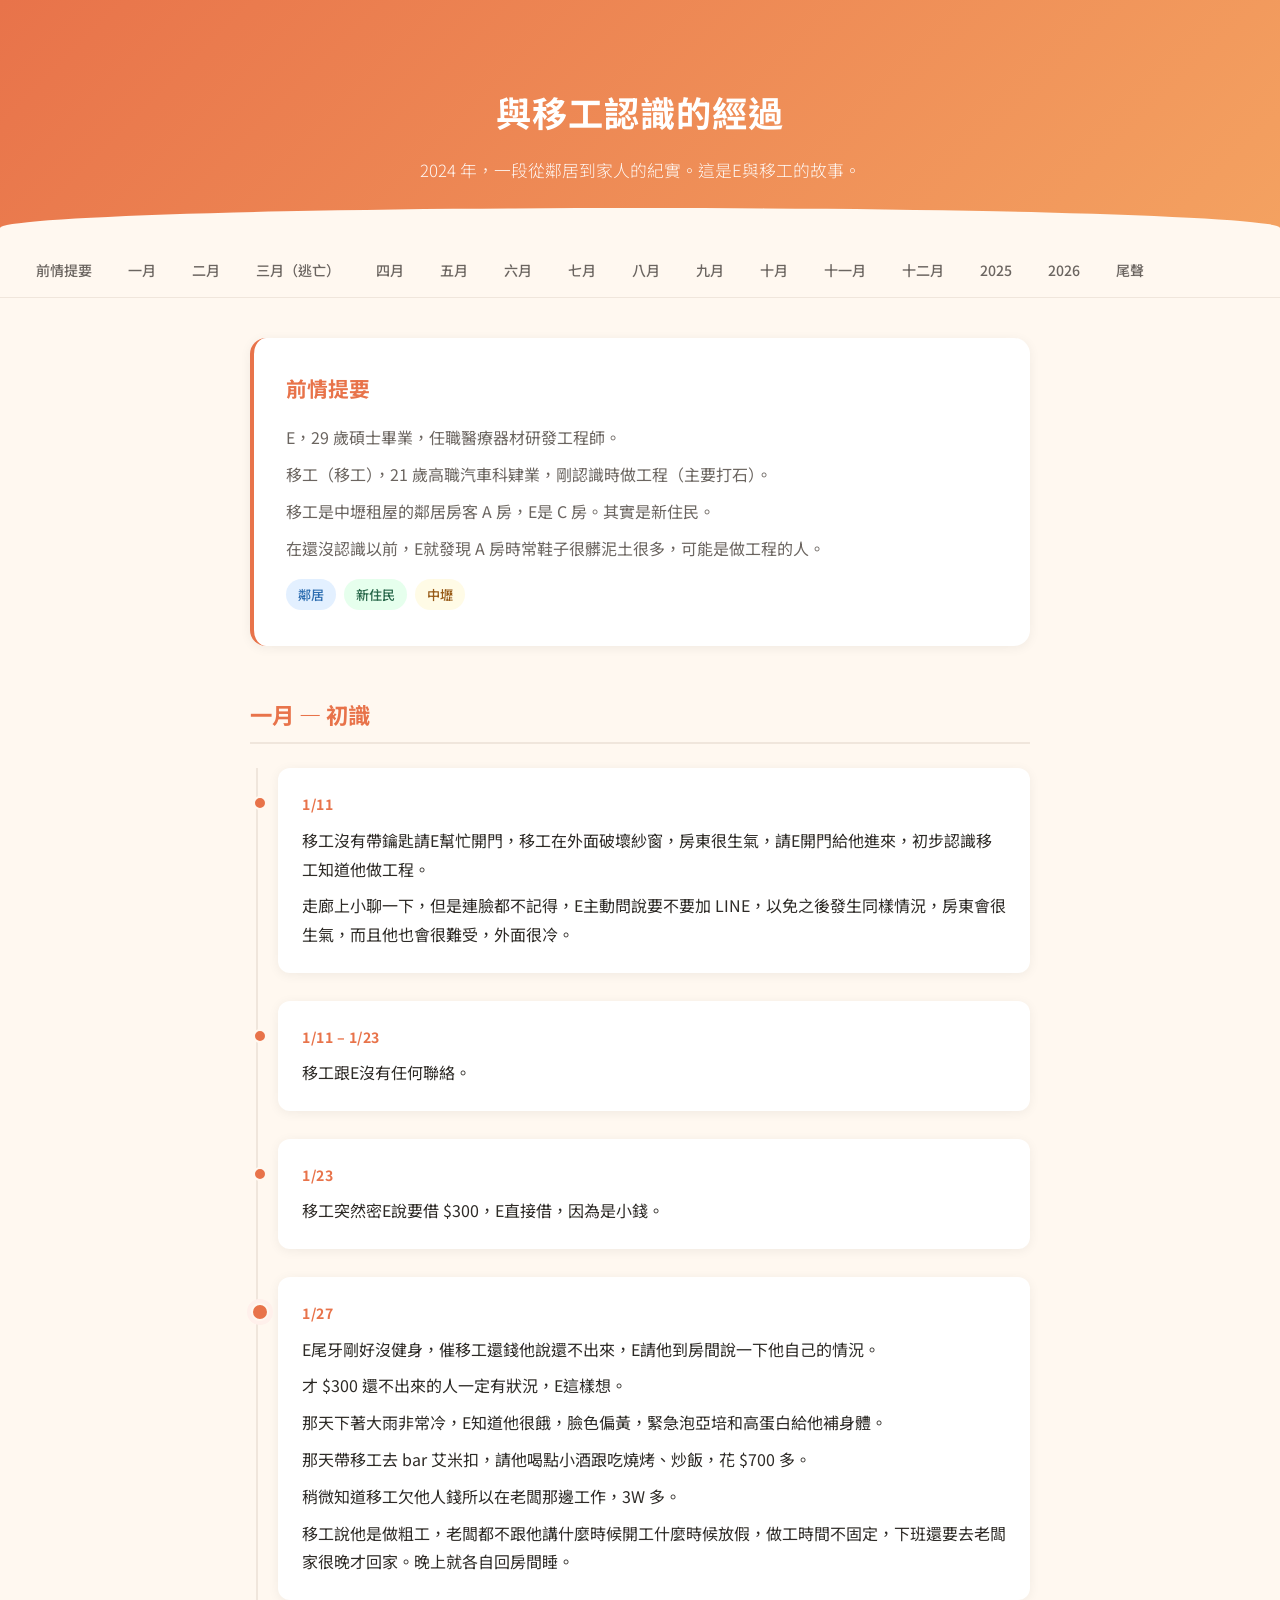
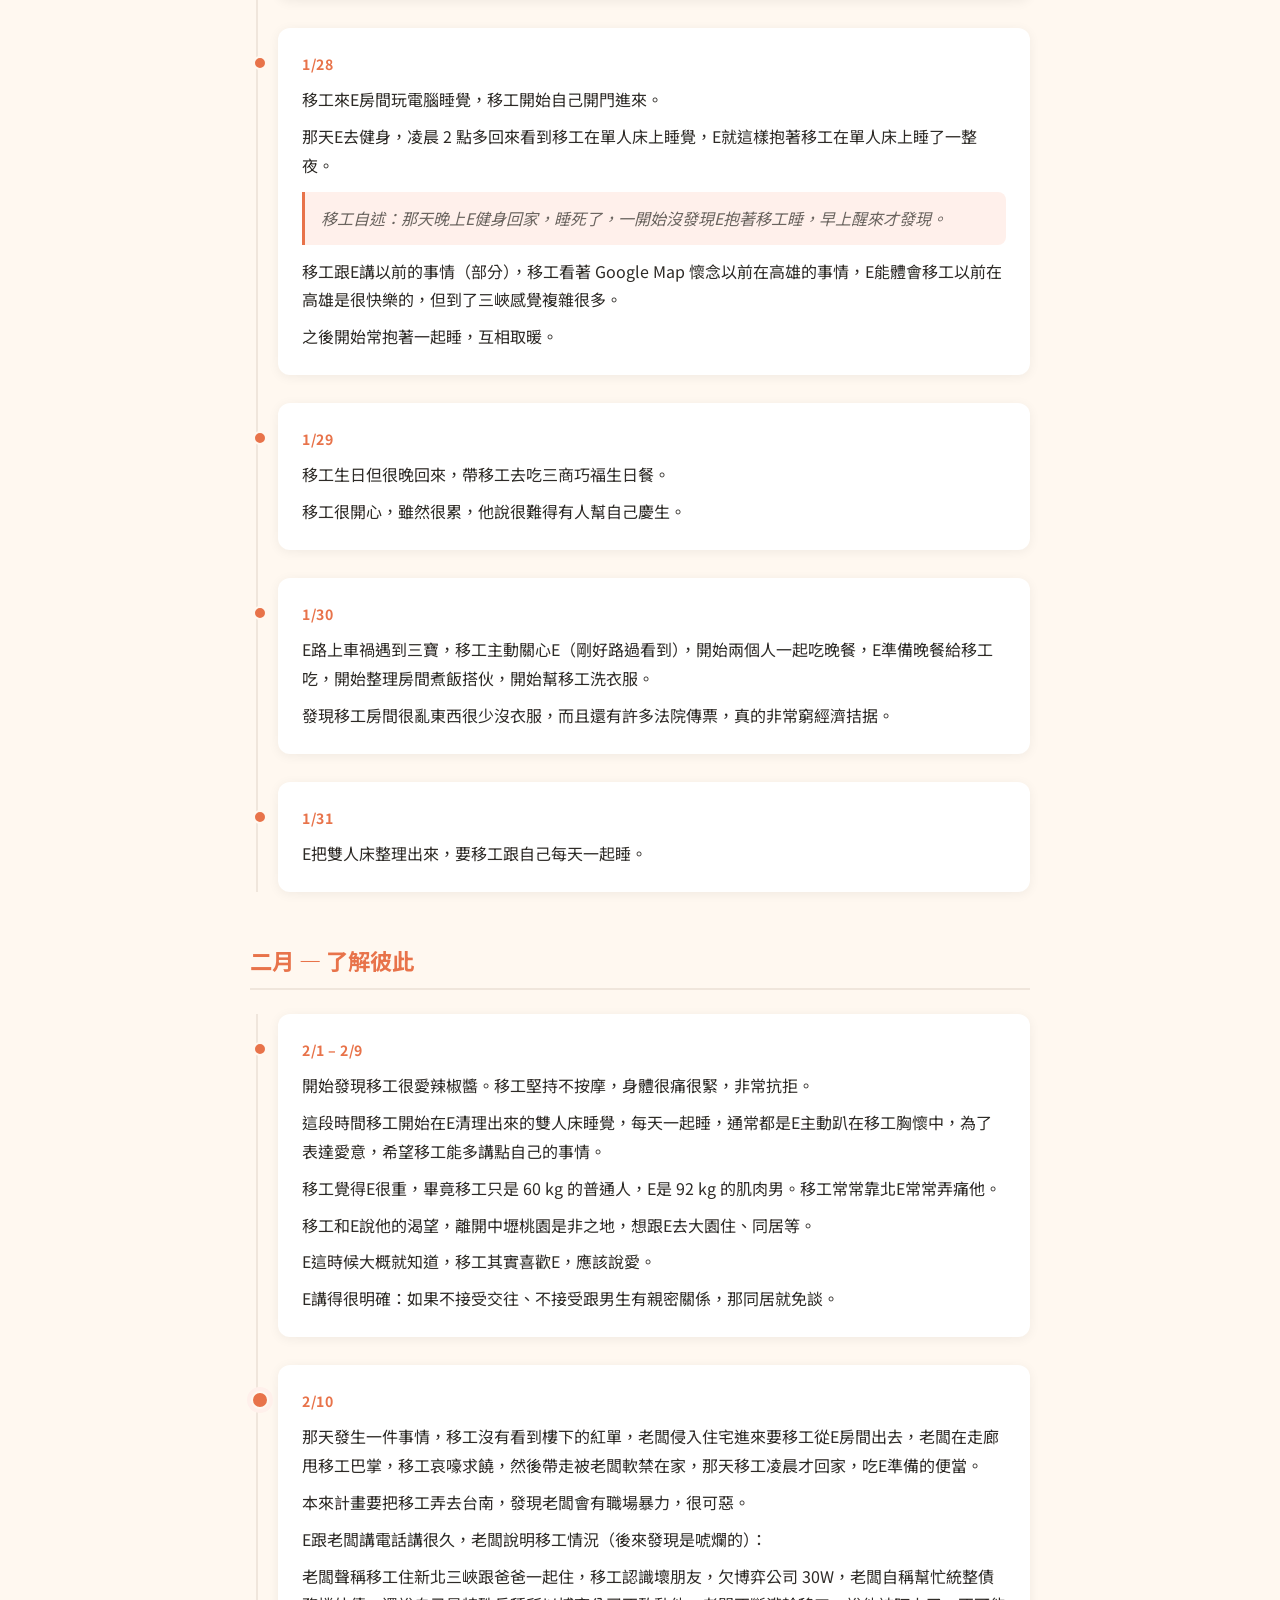
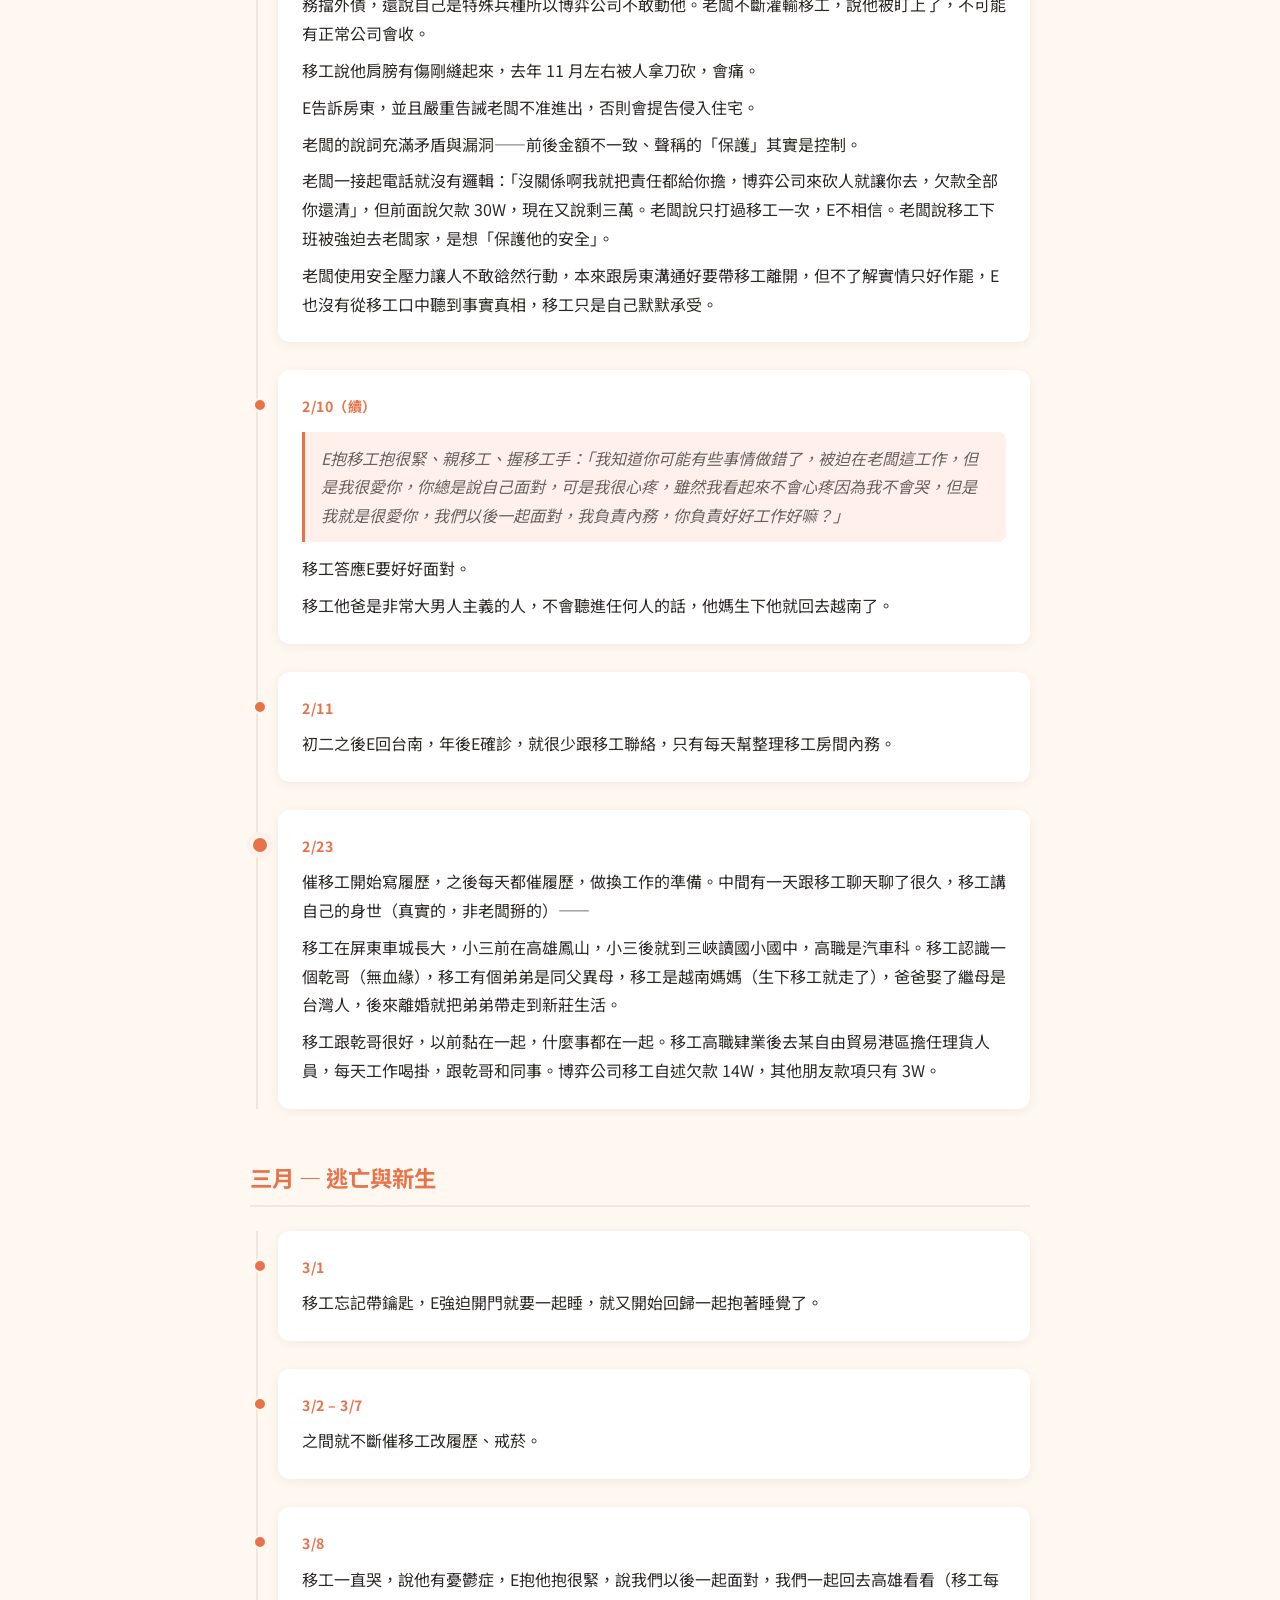
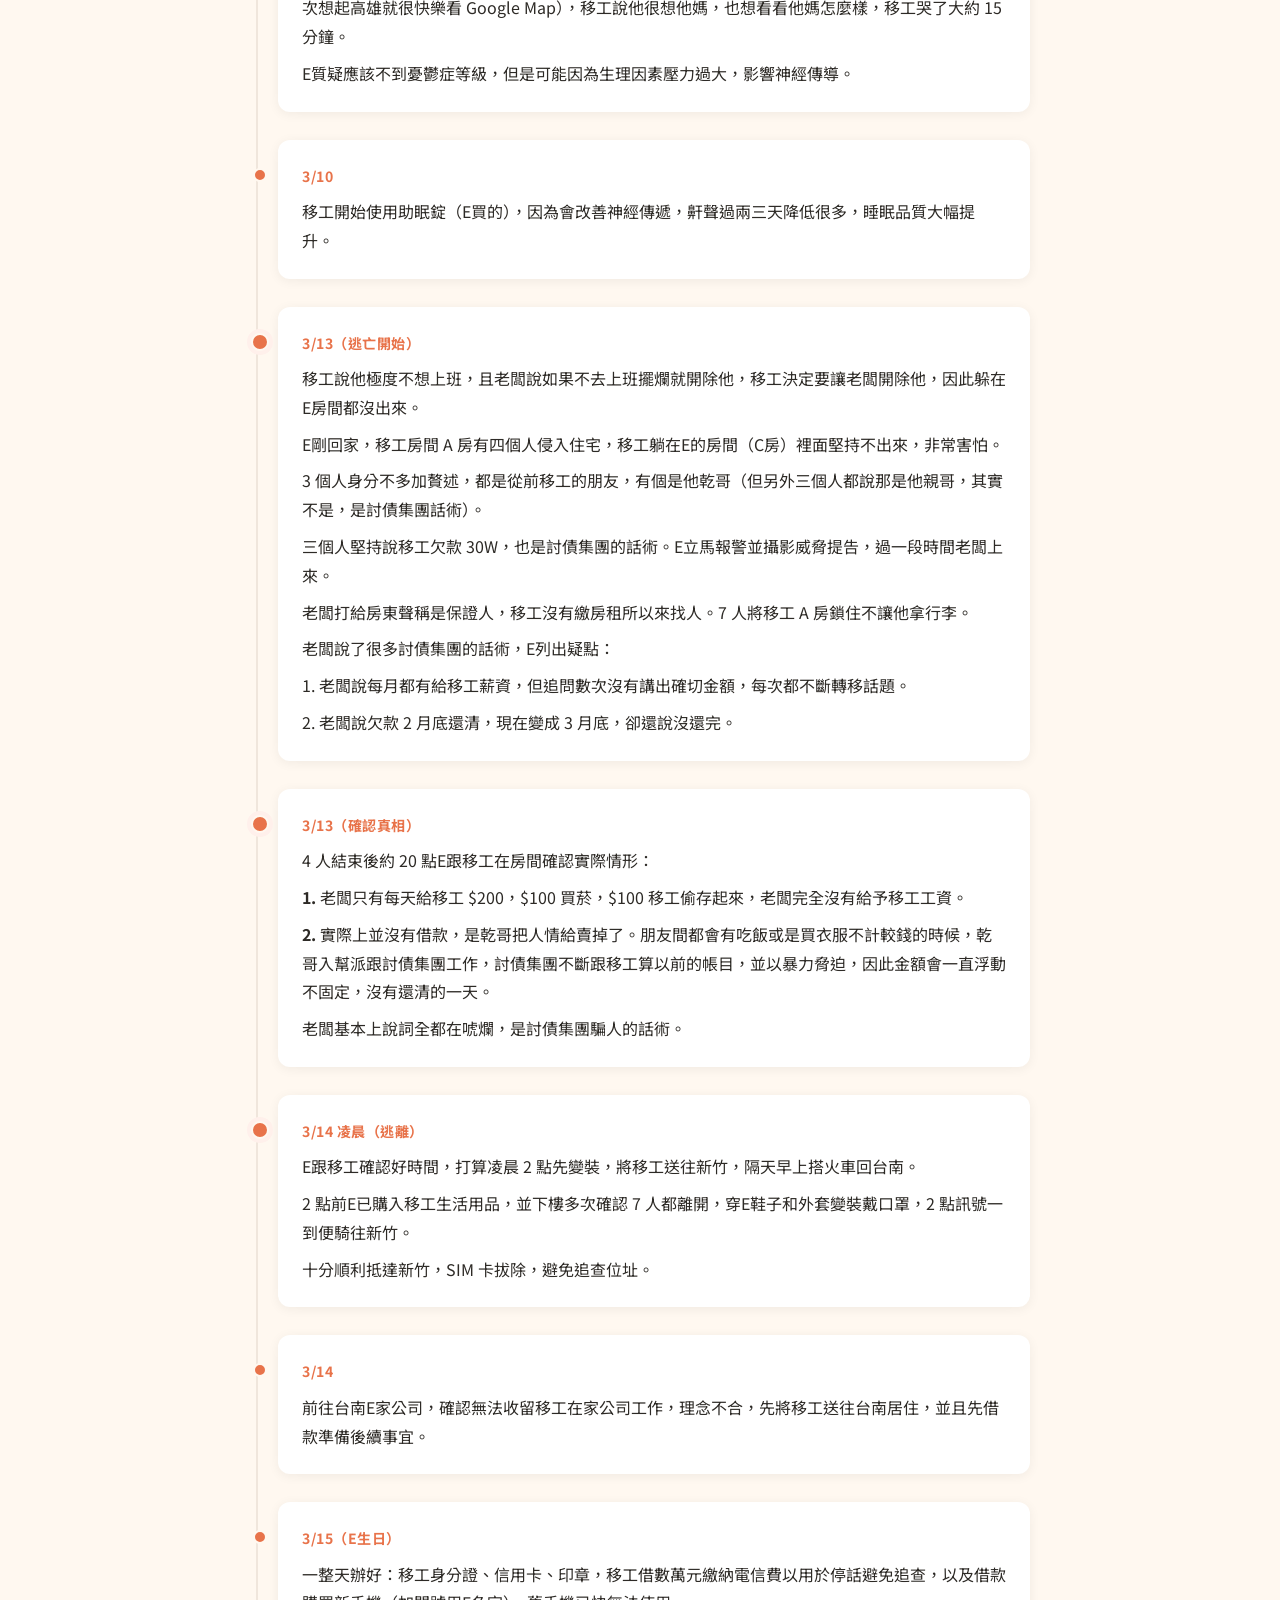
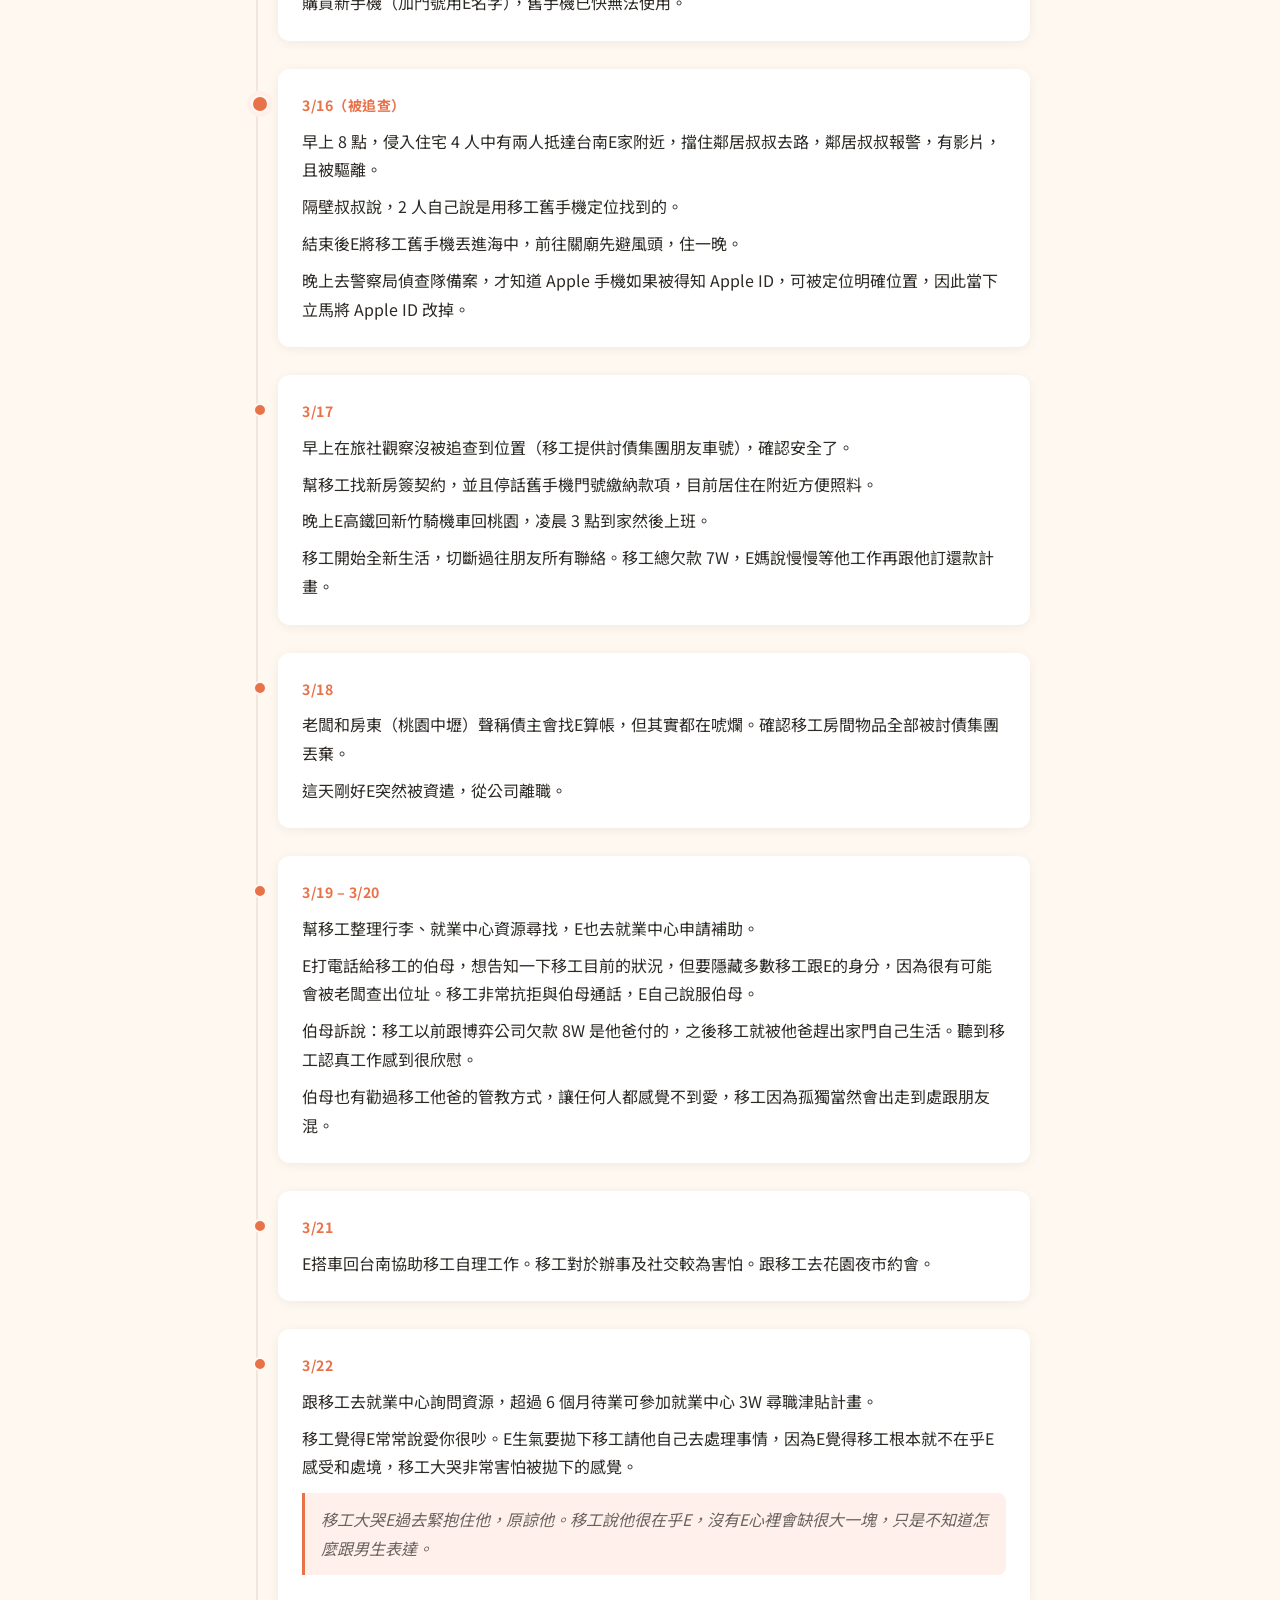
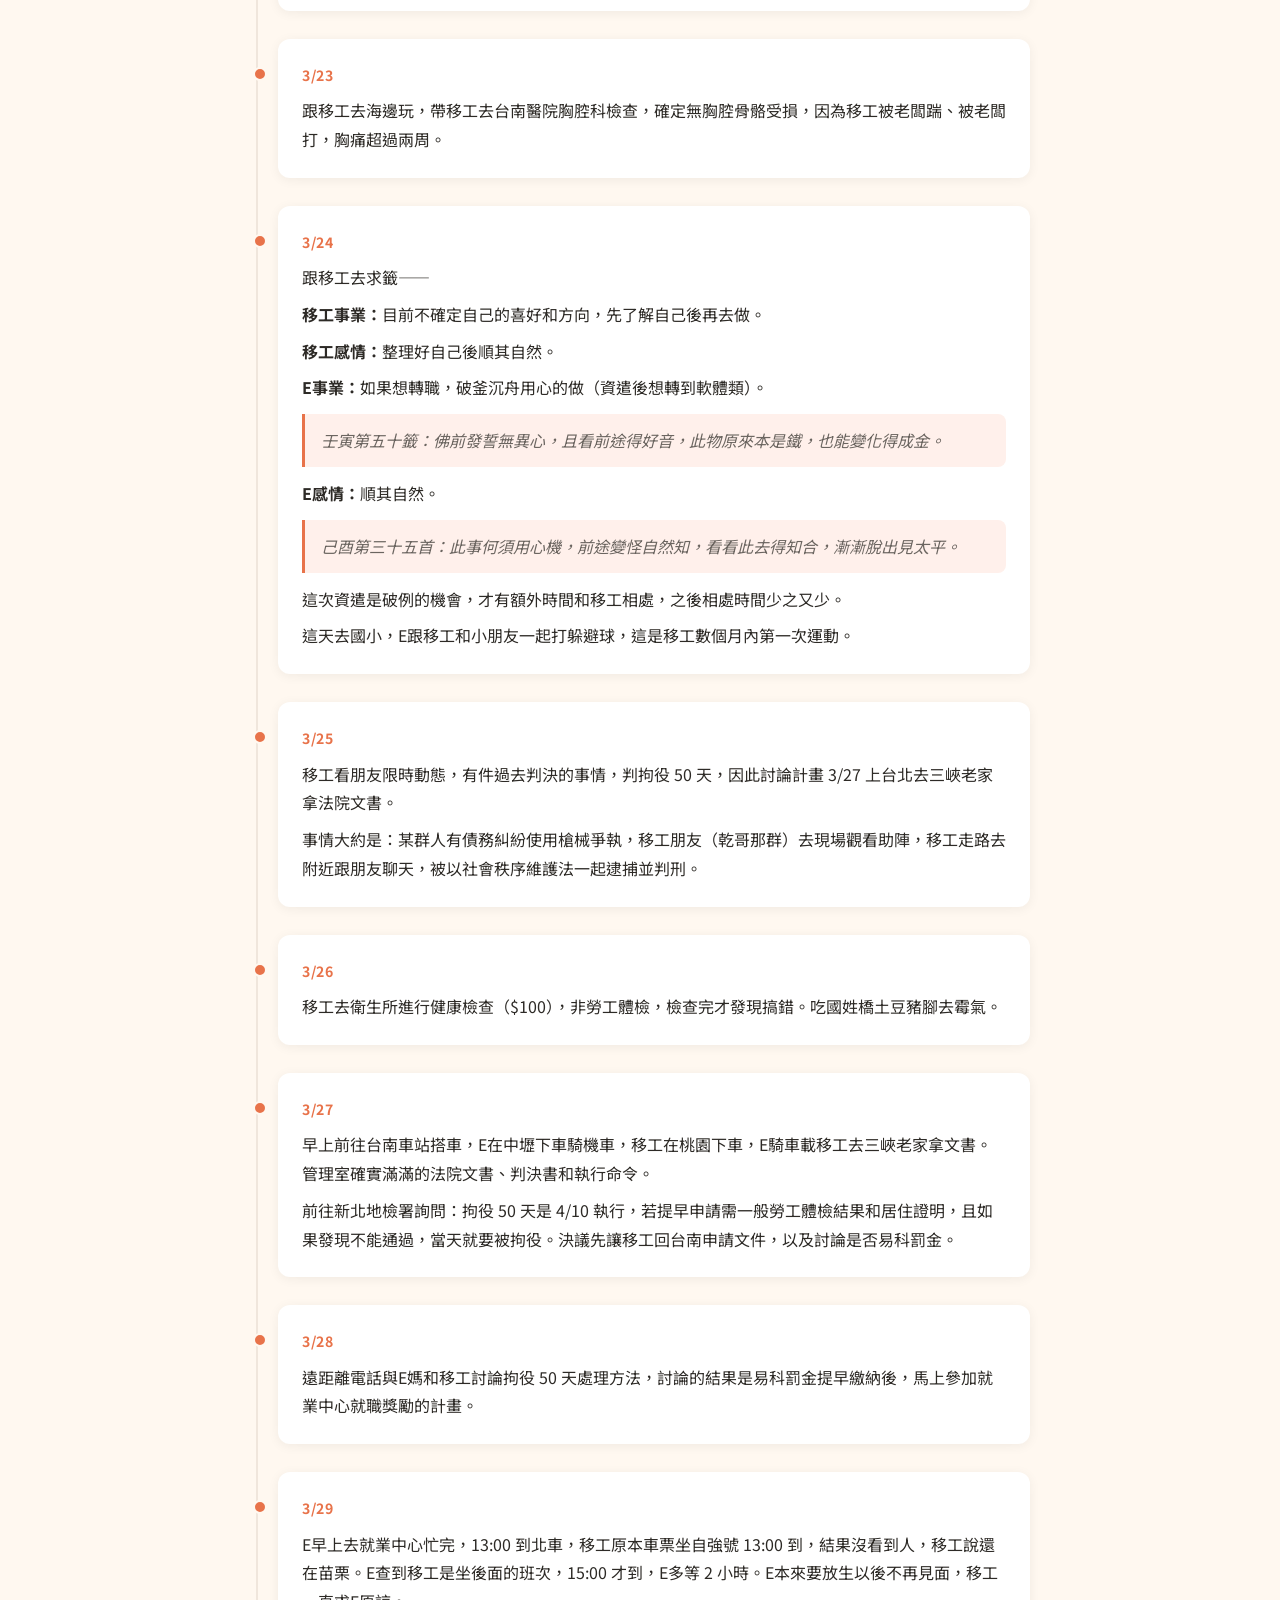
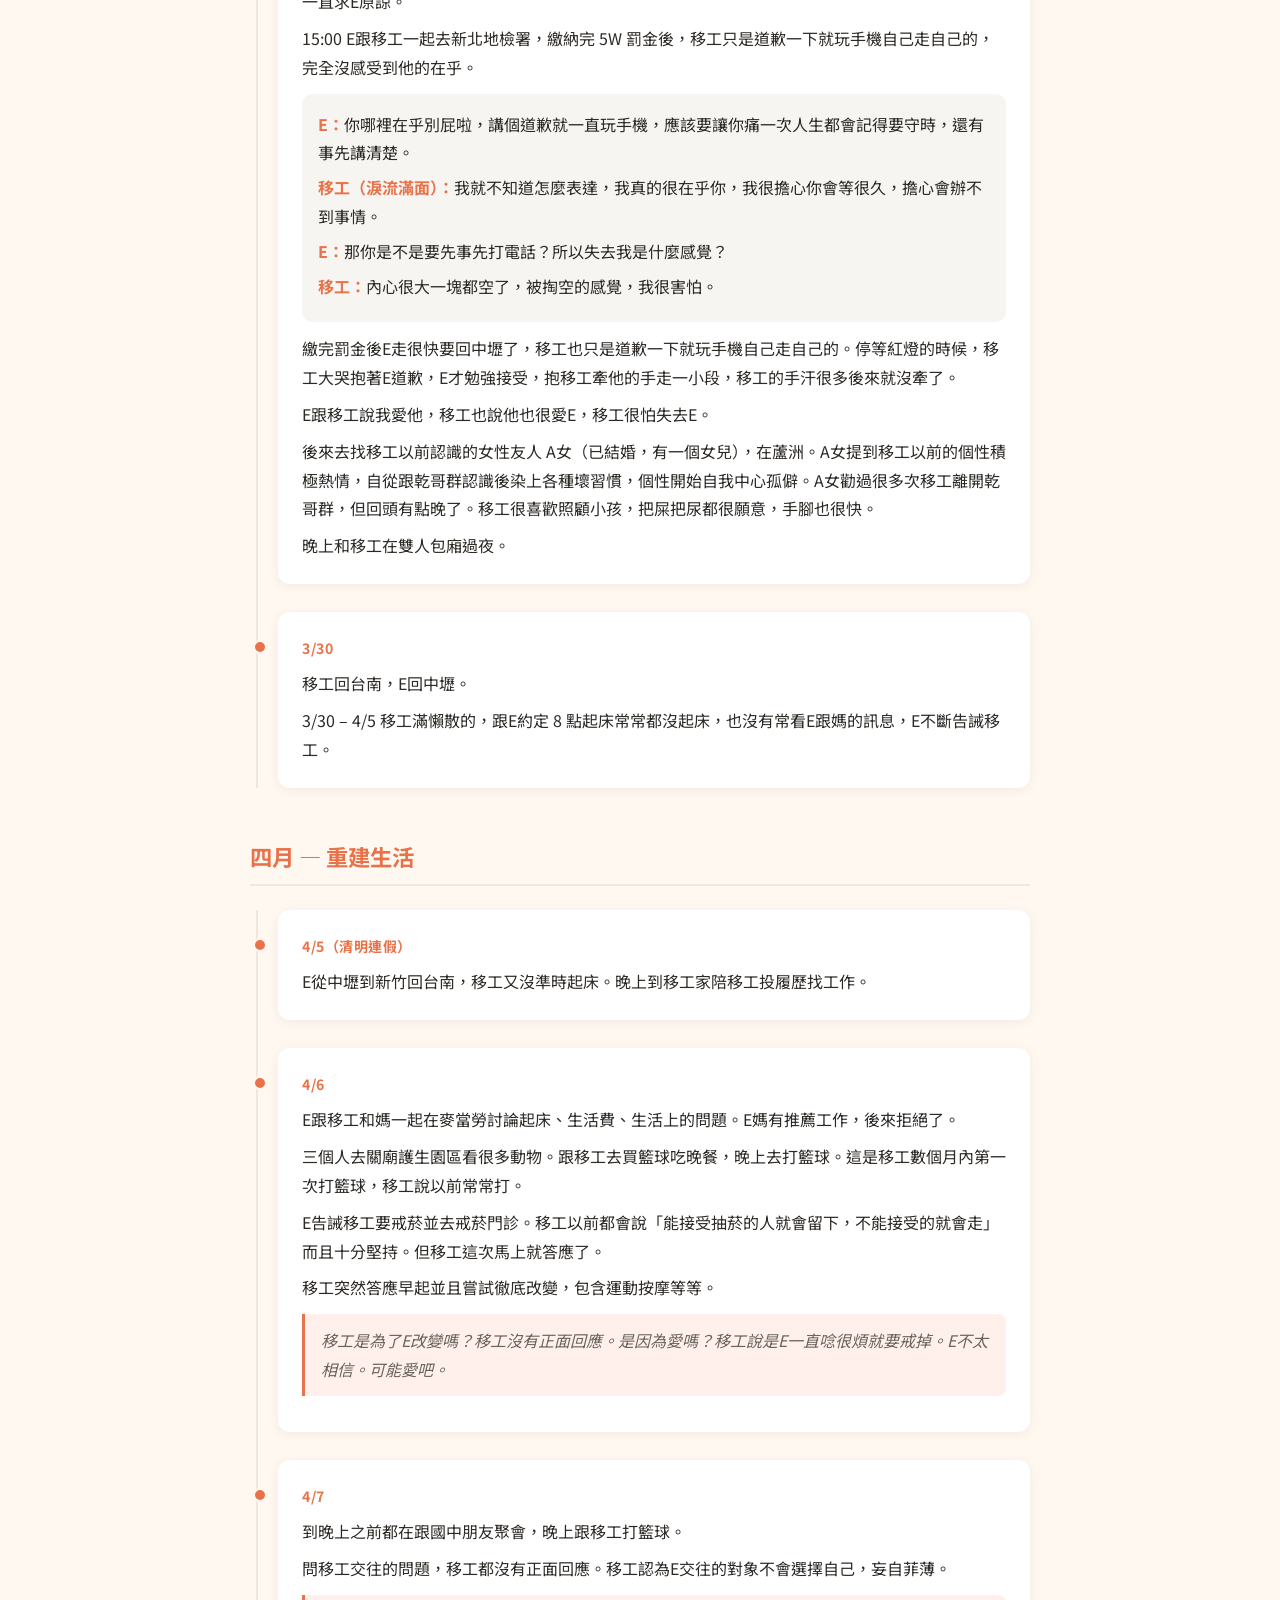
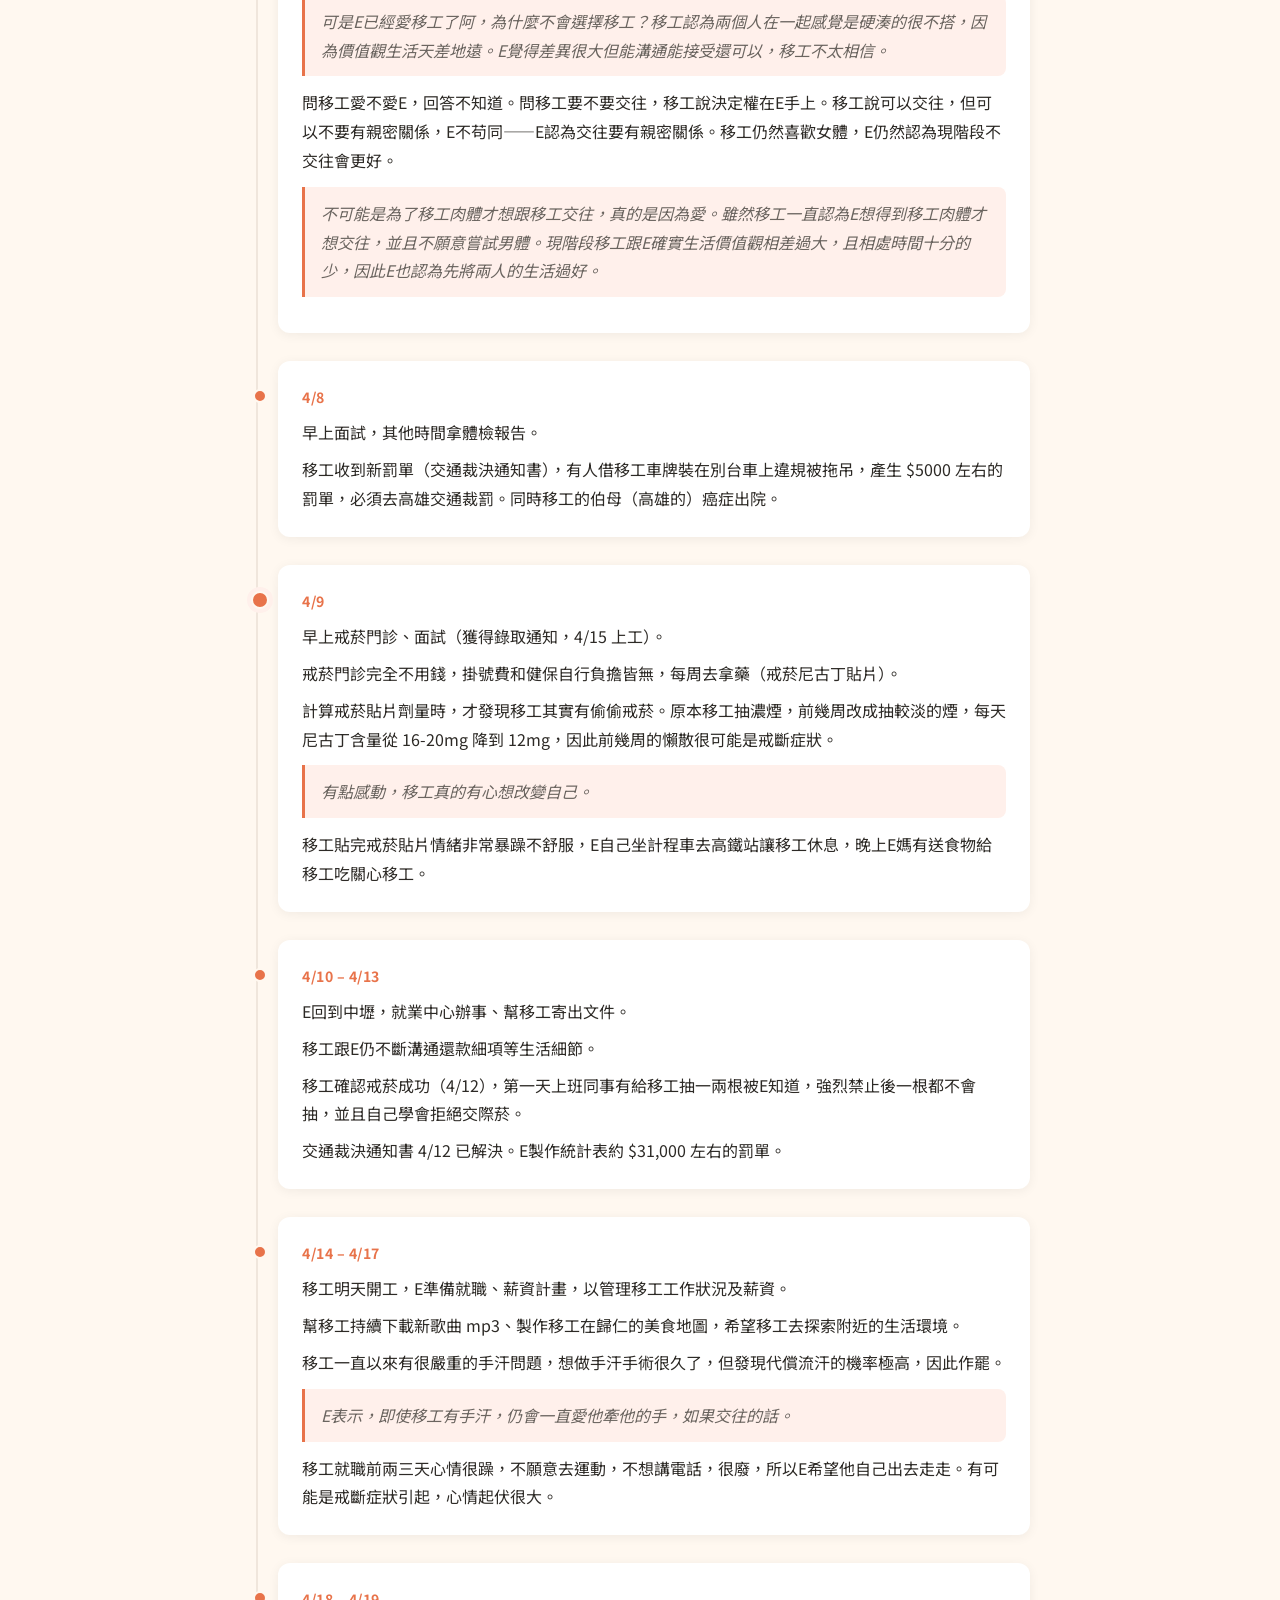
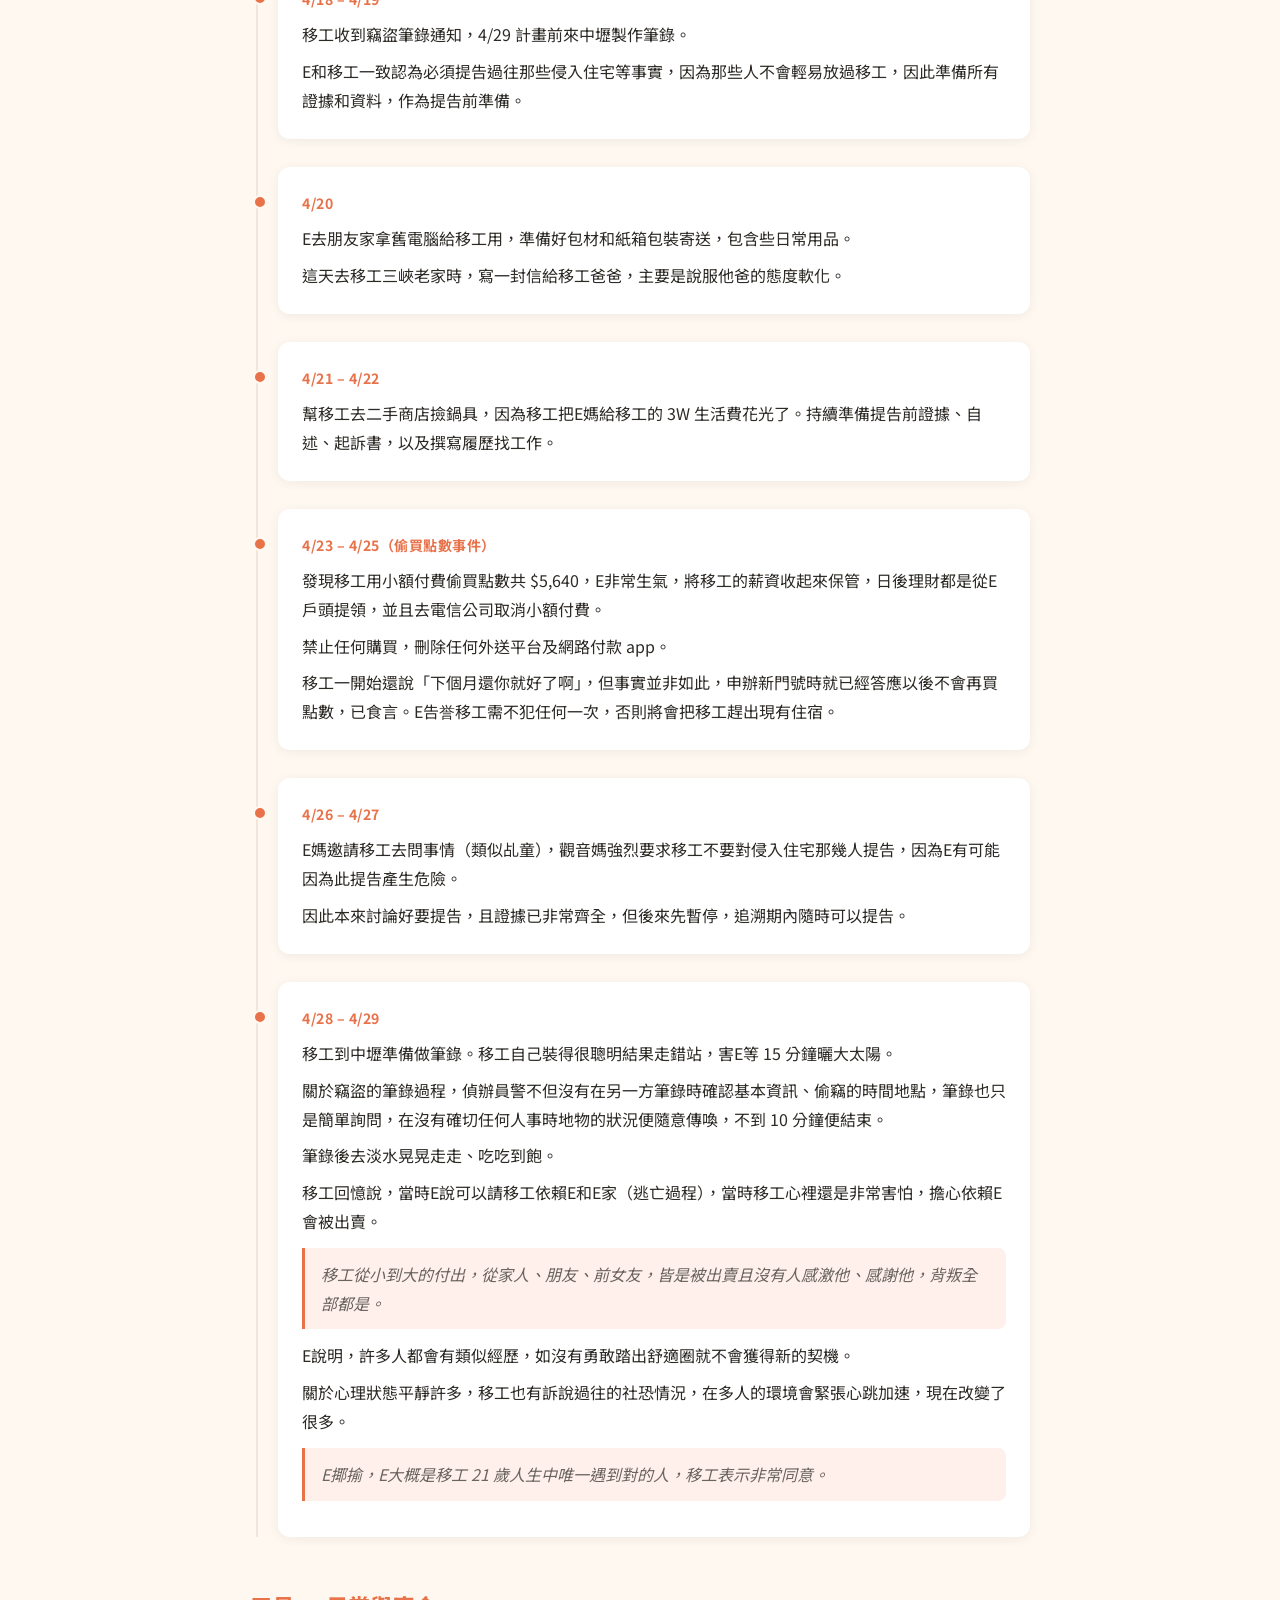
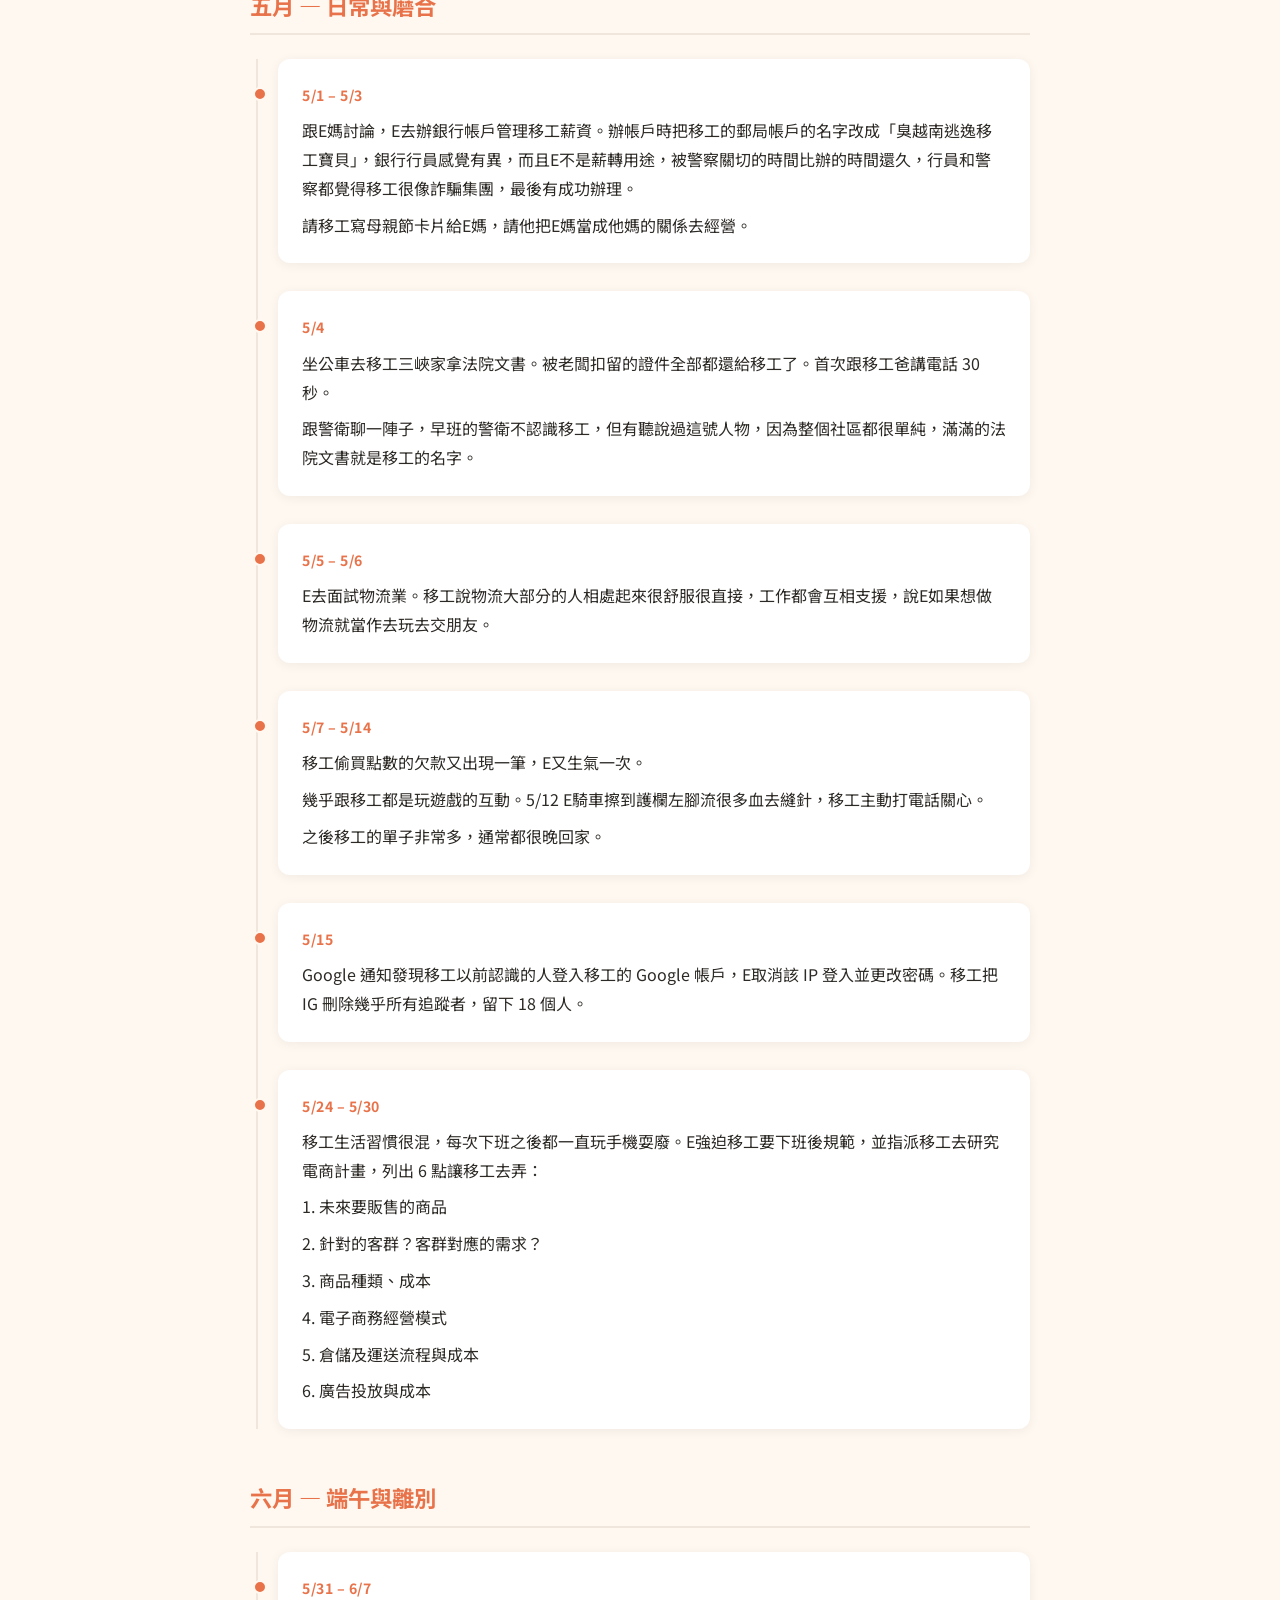
==== index.html @ 8fd2fbdf "chore: supplement detailed content from original manuscript" ====
<!doctype html>
<html lang="zh-TW">
  <head>
    <meta charset="UTF-8" />
    <meta name="viewport" content="width=device-width, initial-scale=1.0" />
    <title>與移工認識的經過 — 2024 紀實</title>
    <link rel="preconnect" href="https://fonts.googleapis.com" />
    <link rel="preconnect" href="https://fonts.gstatic.com" crossorigin />
    <link
      href="https://fonts.googleapis.com/css2?family=Noto+Sans+TC:wght@300;400;500;700&display=swap"
      rel="stylesheet"
    />
    <style>
      :root {
        --bg: #fff8f0;
        --card: #ffffff;
        --accent: #e8734a;
        --accent-light: #fff0eb;
        --text: #2d2a26;
        --text-light: #6b6560;
        --border: #f0e6dc;
        --timeline: #e8734a;
        --tag-blue: #e3f0ff;
        --tag-blue-text: #2b6cb0;
        --tag-green: #e6ffed;
        --tag-green-text: #276749;
        --tag-yellow: #fffbe6;
        --tag-yellow-text: #975a16;
        --tag-red: #fff5f5;
        --tag-red-text: #c53030;
        --shadow: 0 2px 12px rgba(0, 0, 0, 0.06);
      }

      * {
        margin: 0;
        padding: 0;
        box-sizing: border-box;
      }

      /* Progress bar */
      .progress-bar {
        position: fixed;
        top: 0;
        left: 0;
        width: 0%;
        height: 4px;
        background: linear-gradient(90deg, #e8734a, #f4a261);
        z-index: 9999;
        transition: width 0.1s linear;
        border-radius: 0 2px 2px 0;
        box-shadow: 0 0 8px rgba(232, 115, 74, 0.5);
      }

      body {
        font-family: 'Noto Sans TC', sans-serif;
        background: var(--bg);
        color: var(--text);
        line-height: 1.8;
        font-size: 16px;
      }

      /* Header */
      .hero {
        background: linear-gradient(135deg, #e8734a 0%, #f4a261 100%);
        color: white;
        padding: 80px 20px 60px;
        text-align: center;
        position: relative;
        overflow: hidden;
      }
      .hero::after {
        content: '';
        position: absolute;
        bottom: -2px;
        left: 0;
        right: 0;
        height: 40px;
        background: var(--bg);
        border-radius: 50% 50% 0 0;
      }
      .hero h1 {
        font-size: 2.2rem;
        font-weight: 700;
        margin-bottom: 12px;
        letter-spacing: 1px;
      }
      .hero p {
        font-size: 1.05rem;
        opacity: 0.92;
        max-width: 600px;
        margin: 0 auto;
        font-weight: 300;
      }

      /* Nav */
      .nav-bar {
        position: sticky;
        top: 0;
        z-index: 100;
        background: rgba(255, 248, 240, 0.92);
        backdrop-filter: blur(12px);
        border-bottom: 1px solid var(--border);
        padding: 0 20px;
        display: flex;
        gap: 4px;
        overflow-x: auto;
        -webkit-overflow-scrolling: touch;
      }
      .nav-bar::-webkit-scrollbar {
        height: 0;
      }
      .nav-bar a {
        padding: 12px 16px;
        text-decoration: none;
        color: var(--text-light);
        font-size: 0.88rem;
        white-space: nowrap;
        border-bottom: 2px solid transparent;
        transition: all 0.2s;
        font-weight: 500;
      }
      .nav-bar a:hover,
      .nav-bar a.active {
        color: var(--accent);
        border-bottom-color: var(--accent);
      }

      /* Container */
      .container {
        max-width: 820px;
        margin: 0 auto;
        padding: 40px 20px 80px;
      }

      /* Intro card */
      .intro-card {
        background: var(--card);
        border-radius: 16px;
        padding: 32px;
        box-shadow: var(--shadow);
        margin-bottom: 48px;
        border-left: 4px solid var(--accent);
      }
      .intro-card h2 {
        font-size: 1.3rem;
        margin-bottom: 16px;
        color: var(--accent);
      }
      .intro-card p {
        color: var(--text-light);
        margin-bottom: 8px;
      }
      .intro-card .tag {
        display: inline-block;
        padding: 4px 12px;
        border-radius: 20px;
        font-size: 0.82rem;
        font-weight: 500;
        margin: 4px 4px 4px 0;
      }
      .tag-blue {
        background: var(--tag-blue);
        color: var(--tag-blue-text);
      }
      .tag-green {
        background: var(--tag-green);
        color: var(--tag-green-text);
      }
      .tag-yellow {
        background: var(--tag-yellow);
        color: var(--tag-yellow-text);
      }
      .tag-red {
        background: var(--tag-red);
        color: var(--tag-red-text);
      }

      /* Section titles */
      .section-title {
        font-size: 1.4rem;
        font-weight: 700;
        color: var(--accent);
        margin: 48px 0 24px;
        padding-bottom: 8px;
        border-bottom: 2px solid var(--border);
        scroll-margin-top: 60px;
      }

      /* Timeline */
      .timeline {
        position: relative;
        padding-left: 28px;
      }
      .timeline::before {
        content: '';
        position: absolute;
        left: 6px;
        top: 0;
        bottom: 0;
        width: 2px;
        background: var(--border);
      }

      .entry {
        position: relative;
        margin-bottom: 28px;
        background: var(--card);
        border-radius: 12px;
        padding: 24px;
        box-shadow: var(--shadow);
        transition: transform 0.2s;
      }
      .entry:hover {
        transform: translateY(-1px);
      }
      .entry::before {
        content: '';
        position: absolute;
        left: -25px;
        top: 28px;
        width: 10px;
        height: 10px;
        border-radius: 50%;
        background: var(--accent);
        border: 2px solid var(--bg);
      }
      .entry.highlight::before {
        width: 14px;
        height: 14px;
        left: -27px;
        top: 26px;
        box-shadow: 0 0 0 4px var(--accent-light);
      }

      .entry-date {
        font-size: 0.88rem;
        font-weight: 700;
        color: var(--accent);
        margin-bottom: 8px;
        letter-spacing: 0.5px;
      }
      .entry-content p {
        margin-bottom: 8px;
        color: var(--text);
      }
      .entry-content p:last-child {
        margin-bottom: 0;
      }

      .redacted {
        background: #333;
        color: #333;
        padding: 0 6px;
        border-radius: 3px;
        cursor: default;
        user-select: none;
        font-size: 0.85rem;
      }
      .redacted:hover {
        color: #999;
      }

      .quote {
        border-left: 3px solid var(--accent);
        padding: 12px 16px;
        margin: 12px 0;
        background: var(--accent-light);
        border-radius: 0 8px 8px 0;
        font-style: italic;
        color: var(--text-light);
      }

      .dialogue {
        background: #f7f5f2;
        padding: 16px;
        border-radius: 10px;
        margin: 12px 0;
      }
      .dialogue p {
        margin-bottom: 6px !important;
      }
      .dialogue strong {
        color: var(--accent);
      }

      /* Contract section */
      .contract {
        background: var(--card);
        border: 2px solid var(--accent);
        border-radius: 12px;
        padding: 24px;
        margin: 24px 0;
      }
      .contract h3 {
        color: var(--accent);
        margin-bottom: 12px;
      }
      .contract ol {
        padding-left: 20px;
      }
      .contract ol li {
        margin-bottom: 10px;
        color: var(--text-light);
      }

      /* Footer */
      .footer {
        text-align: center;
        padding: 40px 20px;
        color: var(--text-light);
        font-size: 0.85rem;
        border-top: 1px solid var(--border);
        margin-top: 60px;
      }

      /* Back to top */
      .back-top {
        position: fixed;
        bottom: 24px;
        right: 24px;
        width: 44px;
        height: 44px;
        border-radius: 50%;
        background: var(--accent);
        color: white;
        border: none;
        cursor: pointer;
        font-size: 1.2rem;
        box-shadow: 0 4px 12px rgba(232, 115, 74, 0.4);
        opacity: 0;
        transition: opacity 0.3s;
        display: flex;
        align-items: center;
        justify-content: center;
      }
      .back-top.show {
        opacity: 1;
      }

      /* RWD */
      @media (max-width: 640px) {
        .hero {
          padding: 60px 16px 48px;
        }
        .hero h1 {
          font-size: 1.6rem;
        }
        .hero p {
          font-size: 0.95rem;
        }
        .container {
          padding: 24px 14px 60px;
        }
        .intro-card {
          padding: 20px;
        }
        .entry {
          padding: 18px;
        }
        .section-title {
          font-size: 1.2rem;
        }
        .timeline {
          padding-left: 22px;
        }
        .entry::before {
          left: -19px;
        }
        .entry.highlight::before {
          left: -21px;
        }
      }
    </style>
  </head>
  <body>
    <div class="progress-bar" id="progressBar"></div>

    <header class="hero">
      <h1>與移工認識的經過</h1>
      <p>2024 年，一段從鄰居到家人的紀實。這是E與移工的故事。</p>
    </header>

    <nav class="nav-bar" id="nav">
      <a href="#intro">前情提要</a>
      <a href="#jan">一月</a>
      <a href="#feb">二月</a>
      <a href="#mar">三月（逃亡）</a>
      <a href="#apr">四月</a>
      <a href="#may">五月</a>
      <a href="#jun">六月</a>
      <a href="#jul">七月</a>
      <a href="#aug">八月</a>
      <a href="#sep">九月</a>
      <a href="#oct">十月</a>
      <a href="#nov">十一月</a>
      <a href="#dec">十二月</a>
      <a href="#y2025">2025</a>
      <a href="#y2026">2026</a>
      <a href="#end">尾聲</a>
    </nav>

    <main class="container">
      <!-- INTRO -->
      <section id="intro">
        <div class="intro-card">
          <h2>前情提要</h2>
          <p>E，29 歲碩士畢業，任職醫療器材研發工程師。</p>
          <p>移工（移工），21 歲高職汽車科肄業，剛認識時做工程（主要打石）。</p>
          <p>移工是中壢租屋的鄰居房客 A 房，E是 C 房。其實是新住民。</p>
          <p>
            在還沒認識以前，E就發現 A 房時常鞋子很髒泥土很多，可能是做工程的人。
          </p>
          <div style="margin-top: 12px">
            <span class="tag tag-blue">鄰居</span>
            <span class="tag tag-green">新住民</span>
            <span class="tag tag-yellow">中壢</span>
          </div>
        </div>
      </section>

      <!-- 一月 -->
      <h2 class="section-title" id="jan">一月 — 初識</h2>
      <div class="timeline">
        <div class="entry">
          <div class="entry-date">1/11</div>
          <div class="entry-content">
            <p>
              移工沒有帶鑰匙請E幫忙開門，移工在外面破壞紗窗，房東很生氣，請E開門給他進來，初步認識移工知道他做工程。
            </p>
            <p>
              走廊上小聊一下，但是連臉都不記得，E主動問說要不要加
              LINE，以免之後發生同樣情況，房東會很生氣，而且他也會很難受，外面很冷。
            </p>
          </div>
        </div>

        <div class="entry">
          <div class="entry-date">1/11 – 1/23</div>
          <div class="entry-content">
            <p>移工跟E沒有任何聯絡。</p>
          </div>
        </div>

        <div class="entry">
          <div class="entry-date">1/23</div>
          <div class="entry-content">
            <p>移工突然密E說要借 $300，E直接借，因為是小錢。</p>
          </div>
        </div>

        <div class="entry highlight">
          <div class="entry-date">1/27</div>
          <div class="entry-content">
            <p>
              E尾牙剛好沒健身，催移工還錢他說還不出來，E請他到房間說一下他自己的情況。
            </p>
            <p>才 $300 還不出來的人一定有狀況，E這樣想。</p>
            <p>
              那天下著大雨非常冷，E知道他很餓，臉色偏黃，緊急泡亞培和高蛋白給他補身體。
            </p>
            <p>
              那天帶移工去 bar 艾米扣，請他喝點小酒跟吃燒烤、炒飯，花 $700 多。
            </p>
            <p>稍微知道移工欠他人錢所以在老闆那邊工作，3W 多。</p>
            <p>
              移工說他是做粗工，老闆都不跟他講什麼時候開工什麼時候放假，做工時間不固定，下班還要去老闆家很晚才回家。晚上就各自回房間睡。
            </p>
          </div>
        </div>

        <div class="entry">
          <div class="entry-date">1/28</div>
          <div class="entry-content">
            <p>移工來E房間玩電腦睡覺，移工開始自己開門進來。</p>
            <p>
              那天E去健身，凌晨 2
              點多回來看到移工在單人床上睡覺，E就這樣抱著移工在單人床上睡了一整夜。
            </p>
            <div class="quote">
              移工自述：那天晚上E健身回家，睡死了，一開始沒發現E抱著移工睡，早上醒來才發現。
            </div>
            <p>
              移工跟E講以前的事情（部分），移工看著 Google Map
              懷念以前在高雄的事情，E能體會移工以前在高雄是很快樂的，但到了三峽感覺複雜很多。
            </p>
            <p>之後開始常抱著一起睡，互相取暖。</p>
          </div>
        </div>

        <div class="entry">
          <div class="entry-date">1/29</div>
          <div class="entry-content">
            <p>移工生日但很晚回來，帶移工去吃三商巧福生日餐。</p>
            <p>移工很開心，雖然很累，他說很難得有人幫自己慶生。</p>
          </div>
        </div>

        <div class="entry">
          <div class="entry-date">1/30</div>
          <div class="entry-content">
            <p>
              E路上車禍遇到三寶，移工主動關心E（剛好路過看到），開始兩個人一起吃晚餐，E準備晚餐給移工吃，開始整理房間煮飯搭伙，開始幫移工洗衣服。
            </p>
            <p>
              發現移工房間很亂東西很少沒衣服，而且還有許多法院傳票，真的非常窮經濟拮据。
            </p>
          </div>
        </div>

        <div class="entry">
          <div class="entry-date">1/31</div>
          <div class="entry-content">
            <p>E把雙人床整理出來，要移工跟自己每天一起睡。</p>
          </div>
        </div>
      </div>

      <!-- 二月 -->
      <h2 class="section-title" id="feb">二月 — 了解彼此</h2>
      <div class="timeline">
        <div class="entry">
          <div class="entry-date">2/1 – 2/9</div>
          <div class="entry-content">
            <p>
              開始發現移工很愛辣椒醬。移工堅持不按摩，身體很痛很緊，非常抗拒。
            </p>
            <p>
              這段時間移工開始在E清理出來的雙人床睡覺，每天一起睡，通常都是E主動趴在移工胸懷中，為了表達愛意，希望移工能多講點自己的事情。
            </p>
            <p>
              移工覺得E很重，畢竟移工只是 60 kg 的普通人，E是 92 kg
              的肌肉男。移工常常靠北E常常弄痛他。
            </p>
            <p>
              移工和E說他的渴望，離開中壢桃園是非之地，想跟E去大園住、同居等。
            </p>
            <p>E這時候大概就知道，移工其實喜歡E，應該說愛。</p>
            <p>
              E講得很明確：如果不接受交往、不接受跟男生有親密關係，那同居就免談。
            </p>
          </div>
        </div>

        <div class="entry highlight">
          <div class="entry-date">2/10</div>
          <div class="entry-content">
            <p>
              那天發生一件事情，移工沒有看到樓下的紅單，老闆侵入住宅進來要移工從E房間出去，老闆在走廊甩移工巴掌，移工哀嚎求饒，然後帶走被老闆軟禁在家，那天移工凌晨才回家，吃E準備的便當。
            </p>
            <p>本來計畫要把移工弄去台南，發現老闆會有職場暴力，很可惡。</p>
            <p>E跟老闆講電話講很久，老闆說明移工情況（後來發現是唬爛的）：</p>
            <p>
              老闆聲稱移工住新北三峽跟爸爸一起住，移工認識壞朋友，欠博弈公司
              30W，老闆自稱幫忙統整債務擋外債，還說自己是特殊兵種所以博弈公司不敢動他。老闆不斷灌輸移工，說他被盯上了，不可能有正常公司會收。
            </p>
            <p>移工說他肩膀有傷剛縫起來，去年 11 月左右被人拿刀砍，會痛。</p>
            <p>E告訴房東，並且嚴重告誡老闆不准進出，否則會提告侵入住宅。</p>
            <p>
              老闆的說詞充滿矛盾與漏洞——前後金額不一致、聲稱的「保護」其實是控制。
            </p>
            <p>
              老闆一接起電話就沒有邏輯：「沒關係啊我就把責任都給你擔，博弈公司來砍人就讓你去，欠款全部你還清」，但前面說欠款
              30W，現在又說剩三萬。老闆說只打過移工一次，E不相信。老闆說移工下班被強迫去老闆家，是想「保護他的安全」。
            </p>
            <p>
              老闆使用安全壓力讓人不敢谽然行動，本來跟房東溝通好要帶移工離開，但不了解實情只好作罷，E也沒有從移工口中聽到事實真相，移工只是自己默默承受。
            </p>
          </div>
        </div>

        <div class="entry">
          <div class="entry-date">2/10（續）</div>
          <div class="entry-content">
            <div class="quote">
              E抱移工抱很緊、親移工、握移工手：「我知道你可能有些事情做錯了，被迫在老闆這工作，但是我很愛你，你總是說自己面對，可是我很心疼，雖然我看起來不會心疼因為我不會哭，但是我就是很愛你，我們以後一起面對，我負責內務，你負責好好工作好嘛？」
            </div>
            <p>移工答應E要好好面對。</p>
            <p>
              移工他爸是非常大男人主義的人，不會聽進任何人的話，他媽生下他就回去越南了。
            </p>
          </div>
        </div>

        <div class="entry">
          <div class="entry-date">2/11</div>
          <div class="entry-content">
            <p>
              初二之後E回台南，年後E確診，就很少跟移工聯絡，只有每天幫整理移工房間內務。
            </p>
          </div>
        </div>

        <div class="entry highlight">
          <div class="entry-date">2/23</div>
          <div class="entry-content">
            <p>
              催移工開始寫履歷，之後每天都催履歷，做換工作的準備。中間有一天跟移工聊天聊了很久，移工講自己的身世（真實的，非老闆掰的）——
            </p>
            <p>
              移工在屏東車城長大，小三前在高雄鳳山，小三後就到三峽讀國小國中，高職是汽車科。移工認識一個乾哥（無血緣），移工有個弟弟是同父異母，移工是越南媽媽（生下移工就走了），爸爸娶了繼母是台灣人，後來離婚就把弟弟帶走到新莊生活。
            </p>
            <p>
              移工跟乾哥很好，以前黏在一起，什麼事都在一起。移工高職肄業後去某自由貿易港區擔任理貨人員，每天工作喝掛，跟乾哥和同事。博弈公司移工自述欠款
              14W，其他朋友款項只有 3W。
            </p>
          </div>
        </div>
      </div>

      <!-- 三月 -->
      <h2 class="section-title" id="mar">三月 — 逃亡與新生</h2>
      <div class="timeline">
        <div class="entry">
          <div class="entry-date">3/1</div>
          <div class="entry-content">
            <p>
              移工忘記帶鑰匙，E強迫開門就要一起睡，就又開始回歸一起抱著睡覺了。
            </p>
          </div>
        </div>

        <div class="entry">
          <div class="entry-date">3/2 – 3/7</div>
          <div class="entry-content">
            <p>之間就不斷催移工改履歷、戒菸。</p>
          </div>
        </div>

        <div class="entry">
          <div class="entry-date">3/8</div>
          <div class="entry-content">
            <p>
              移工一直哭，說他有憂鬱症，E抱他抱很緊，說我們以後一起面對，我們一起回去高雄看看（移工每次想起高雄就很快樂看
              Google Map），移工說他很想他媽，也想看看他媽怎麼樣，移工哭了大約
              15 分鐘。
            </p>
            <p>
              E質疑應該不到憂鬱症等級，但是可能因為生理因素壓力過大，影響神經傳導。
            </p>
          </div>
        </div>

        <div class="entry">
          <div class="entry-date">3/10</div>
          <div class="entry-content">
            <p>
              移工開始使用助眠錠（E買的），因為會改善神經傳遞，鼾聲過兩三天降低很多，睡眠品質大幅提升。
            </p>
          </div>
        </div>

        <div class="entry highlight">
          <div class="entry-date">3/13（逃亡開始）</div>
          <div class="entry-content">
            <p>
              移工說他極度不想上班，且老闆說如果不去上班擺爛就開除他，移工決定要讓老闆開除他，因此躲在E房間都沒出來。
            </p>
            <p>
              E剛回家，移工房間 A
              房有四個人侵入住宅，移工躺在E的房間（C房）裡面堅持不出來，非常害怕。
            </p>
            <p>
              3
              個人身分不多加贅述，都是從前移工的朋友，有個是他乾哥（但另外三個人都說那是他親哥，其實不是，是討債集團話術）。
            </p>
            <p>
              三個人堅持說移工欠款
              30W，也是討債集團的話術。E立馬報警並攝影威脅提告，過一段時間老闆上來。
            </p>
            <p>
              老闆打給房東聲稱是保證人，移工沒有繳房租所以來找人。7 人將移工 A
              房鎖住不讓他拿行李。
            </p>
            <p>老闆說了很多討債集團的話術，E列出疑點：</p>
            <p>
              1.
              老闆說每月都有給移工薪資，但追問數次沒有講出確切金額，每次都不斷轉移話題。
            </p>
            <p>2. 老闆說欠款 2 月底還清，現在變成 3 月底，卻還說沒還完。</p>
          </div>
        </div>

        <div class="entry highlight">
          <div class="entry-date">3/13（確認真相）</div>
          <div class="entry-content">
            <p>4 人結束後約 20 點E跟移工在房間確認實際情形：</p>
            <p>
              <strong>1.</strong> 老闆只有每天給移工 $200，$100 買菸，$100
              移工偷存起來，老闆完全沒有給予移工工資。
            </p>
            <p>
              <strong>2.</strong>
              實際上並沒有借款，是乾哥把人情給賣掉了。朋友間都會有吃飯或是買衣服不計較錢的時候，乾哥入幫派跟討債集團工作，討債集團不斷跟移工算以前的帳目，並以暴力脅迫，因此金額會一直浮動不固定，沒有還清的一天。
            </p>
            <p>老闆基本上說詞全都在唬爛，是討債集團騙人的話術。</p>
          </div>
        </div>

        <div class="entry highlight">
          <div class="entry-date">3/14 凌晨（逃離）</div>
          <div class="entry-content">
            <p>
              E跟移工確認好時間，打算凌晨 2
              點先變裝，將移工送往新竹，隔天早上搭火車回台南。
            </p>
            <p>
              2 點前E已購入移工生活用品，並下樓多次確認 7
              人都離開，穿E鞋子和外套變裝戴口罩，2 點訊號一到便騎往新竹。
            </p>
            <p>十分順利抵達新竹，SIM 卡拔除，避免追查位址。</p>
          </div>
        </div>

        <div class="entry">
          <div class="entry-date">3/14</div>
          <div class="entry-content">
            <p>
              前往台南E家公司，確認無法收留移工在家公司工作，理念不合，先將移工送往台南居住，並且先借款準備後續事宜。
            </p>
          </div>
        </div>

        <div class="entry">
          <div class="entry-date">3/15（E生日）</div>
          <div class="entry-content">
            <p>
              一整天辦好：移工身分證、信用卡、印章，移工借數萬元繳納電信費以用於停話避免追查，以及借款購買新手機（加門號用E名字），舊手機已快無法使用。
            </p>
          </div>
        </div>

        <div class="entry highlight">
          <div class="entry-date">3/16（被追查）</div>
          <div class="entry-content">
            <p>
              早上 8 點，侵入住宅 4
              人中有兩人抵達台南E家附近，擋住鄰居叔叔去路，鄰居叔叔報警，有影片，且被驅離。
            </p>
            <p>隔壁叔叔說，2 人自己說是用移工舊手機定位找到的。</p>
            <p>結束後E將移工舊手機丟進海中，前往關廟先避風頭，住一晚。</p>
            <p>
              晚上去警察局偵查隊備案，才知道 Apple 手機如果被得知 Apple
              ID，可被定位明確位置，因此當下立馬將 Apple ID 改掉。
            </p>
          </div>
        </div>

        <div class="entry">
          <div class="entry-date">3/17</div>
          <div class="entry-content">
            <p>
              早上在旅社觀察沒被追查到位置（移工提供討債集團朋友車號），確認安全了。
            </p>
            <p>
              幫移工找新房簽契約，並且停話舊手機門號繳納款項，目前居住在附近方便照料。
            </p>
            <p>晚上E高鐵回新竹騎機車回桃園，凌晨 3 點到家然後上班。</p>
            <p>
              移工開始全新生活，切斷過往朋友所有聯絡。移工總欠款
              7W，E媽說慢慢等他工作再跟他訂還款計畫。
            </p>
          </div>
        </div>

        <div class="entry">
          <div class="entry-date">3/18</div>
          <div class="entry-content">
            <p>
              老闆和房東（桃園中壢）聲稱債主會找E算帳，但其實都在唬爛。確認移工房間物品全部被討債集團丟棄。
            </p>
            <p>這天剛好E突然被資遣，從公司離職。</p>
          </div>
        </div>

        <div class="entry">
          <div class="entry-date">3/19 – 3/20</div>
          <div class="entry-content">
            <p>幫移工整理行李、就業中心資源尋找，E也去就業中心申請補助。</p>
            <p>
              E打電話給移工的伯母，想告知一下移工目前的狀況，但要隱藏多數移工跟E的身分，因為很有可能會被老闆查出位址。移工非常抗拒與伯母通話，E自己說服伯母。
            </p>
            <p>
              伯母訴說：移工以前跟博弈公司欠款 8W
              是他爸付的，之後移工就被他爸趕出家門自己生活。聽到移工認真工作感到很欣慰。
            </p>
            <p>
              伯母也有勸過移工他爸的管教方式，讓任何人都感覺不到愛，移工因為孤獨當然會出走到處跟朋友混。
            </p>
          </div>
        </div>

        <div class="entry">
          <div class="entry-date">3/21</div>
          <div class="entry-content">
            <p>
              E搭車回台南協助移工自理工作。移工對於辦事及社交較為害怕。跟移工去花園夜市約會。
            </p>
          </div>
        </div>

        <div class="entry">
          <div class="entry-date">3/22</div>
          <div class="entry-content">
            <p>
              跟移工去就業中心詢問資源，超過 6 個月待業可參加就業中心 3W
              尋職津貼計畫。
            </p>
            <p>
              移工覺得E常常說愛你很吵。E生氣要拋下移工請他自己去處理事情，因為E覺得移工根本就不在乎E感受和處境，移工大哭非常害怕被拋下的感覺。
            </p>
            <div class="quote">
              移工大哭E過去緊抱住他，原諒他。移工說他很在乎E，沒有E心裡會缺很大一塊，只是不知道怎麼跟男生表達。
            </div>
          </div>
        </div>

        <div class="entry">
          <div class="entry-date">3/23</div>
          <div class="entry-content">
            <p>
              跟移工去海邊玩，帶移工去台南醫院胸腔科檢查，確定無胸腔骨骼受損，因為移工被老闆踹、被老闆打，胸痛超過兩周。
            </p>
          </div>
        </div>

        <div class="entry">
          <div class="entry-date">3/24</div>
          <div class="entry-content">
            <p>跟移工去求籤——</p>
            <p>
              <strong>移工事業：</strong
              >目前不確定自己的喜好和方向，先了解自己後再去做。
            </p>
            <p><strong>移工感情：</strong>整理好自己後順其自然。</p>
            <p>
              <strong>E事業：</strong
              >如果想轉職，破釜沉舟用心的做（資遣後想轉到軟體類）。
            </p>
            <div class="quote">
              壬寅第五十籤：佛前發誓無異心，且看前途得好音，此物原來本是鐵，也能變化得成金。
            </div>
            <p><strong>E感情：</strong>順其自然。</p>
            <div class="quote">
              己酉第三十五首：此事何須用心機，前途變怪自然知，看看此去得知合，漸漸脫出見太平。
            </div>
            <p>
              這次資遣是破例的機會，才有額外時間和移工相處，之後相處時間少之又少。
            </p>
            <p>
              這天去國小，E跟移工和小朋友一起打躲避球，這是移工數個月內第一次運動。
            </p>
          </div>
        </div>

        <div class="entry">
          <div class="entry-date">3/25</div>
          <div class="entry-content">
            <p>
              移工看朋友限時動態，有件過去判決的事情，判拘役 50 天，因此討論計畫
              3/27 上台北去三峽老家拿法院文書。
            </p>
            <p>
              事情大約是：某群人有債務糾紛使用槍械爭執，移工朋友（乾哥那群）去現場觀看助陣，移工走路去附近跟朋友聊天，被以社會秩序維護法一起逮捕並判刑。
            </p>
          </div>
        </div>

        <div class="entry">
          <div class="entry-date">3/26</div>
          <div class="entry-content">
            <p>
              移工去衛生所進行健康檢查（$100），非勞工體檢，檢查完才發現搞錯。吃國姓橋土豆豬腳去霉氣。
            </p>
          </div>
        </div>

        <div class="entry">
          <div class="entry-date">3/27</div>
          <div class="entry-content">
            <p>
              早上前往台南車站搭車，E在中壢下車騎機車，移工在桃園下車，E騎車載移工去三峽老家拿文書。管理室確實滿滿的法院文書、判決書和執行命令。
            </p>
            <p>
              前往新北地檢署詢問：拘役 50 天是 4/10
              執行，若提早申請需一般勞工體檢結果和居住證明，且如果發現不能通過，當天就要被拘役。決議先讓移工回台南申請文件，以及討論是否易科罰金。
            </p>
          </div>
        </div>

        <div class="entry">
          <div class="entry-date">3/28</div>
          <div class="entry-content">
            <p>
              遠距離電話與E媽和移工討論拘役 50
              天處理方法，討論的結果是易科罰金提早繳納後，馬上參加就業中心就職獎勵的計畫。
            </p>
          </div>
        </div>

        <div class="entry">
          <div class="entry-date">3/29</div>
          <div class="entry-content">
            <p>
              E早上去就業中心忙完，13:00 到北車，移工原本車票坐自強號 13:00
              到，結果沒看到人，移工說還在苗栗。E查到移工是坐後面的班次，15:00
              才到，E多等 2 小時。E本來要放生以後不再見面，移工一直求E原諒。
            </p>
            <p>
              15:00 E跟移工一起去新北地檢署，繳納完 5W
              罰金後，移工只是道歉一下就玩手機自己走自己的，完全沒感受到他的在乎。
            </p>
            <div class="dialogue">
              <p>
                <strong>E：</strong
                >你哪裡在乎別屁啦，講個道歉就一直玩手機，應該要讓你痛一次人生都會記得要守時，還有事先講清楚。
              </p>
              <p>
                <strong>移工（淚流滿面）：</strong
                >我就不知道怎麼表達，我真的很在乎你，我很擔心你會等很久，擔心會辦不到事情。
              </p>
              <p>
                <strong>E：</strong
                >那你是不是要先事先打電話？所以失去我是什麼感覺？
              </p>
              <p>
                <strong>移工：</strong
                >內心很大一塊都空了，被掏空的感覺，我很害怕。
              </p>
            </div>
            <p>
              繳完罰金後E走很快要回中壢了，移工也只是道歉一下就玩手機自己走自己的。停等紅燈的時候，移工大哭抱著E道歉，E才勉強接受，抱移工牽他的手走一小段，移工的手汗很多後來就沒牽了。
            </p>
            <p>E跟移工說我愛他，移工也說他也很愛E，移工很怕失去E。</p>
            <p>
              後來去找移工以前認識的女性友人
              A女（已結婚，有一個女兒），在蘆洲。A女提到移工以前的個性積極熱情，自從跟乾哥群認識後染上各種壞習慣，個性開始自我中心孤僻。A女勸過很多次移工離開乾哥群，但回頭有點晚了。移工很喜歡照顧小孩，把屎把尿都很願意，手腳也很快。
            </p>
            <p>晚上和移工在雙人包廂過夜。</p>
          </div>
        </div>

        <div class="entry">
          <div class="entry-date">3/30</div>
          <div class="entry-content">
            <p>移工回台南，E回中壢。</p>
            <p>
              3/30 – 4/5 移工滿懶散的，跟E約定 8
              點起床常常都沒起床，也沒有常看E跟媽的訊息，E不斷告誡移工。
            </p>
          </div>
        </div>
      </div>

      <!-- 四月 -->
      <h2 class="section-title" id="apr">四月 — 重建生活</h2>
      <div class="timeline">
        <div class="entry">
          <div class="entry-date">4/5（清明連假）</div>
          <div class="entry-content">
            <p>
              E從中壢到新竹回台南，移工又沒準時起床。晚上到移工家陪移工投履歷找工作。
            </p>
          </div>
        </div>

        <div class="entry">
          <div class="entry-date">4/6</div>
          <div class="entry-content">
            <p>
              E跟移工和媽一起在麥當勞討論起床、生活費、生活上的問題。E媽有推薦工作，後來拒絕了。
            </p>
            <p>
              三個人去關廟護生園區看很多動物。跟移工去買籃球吃晚餐，晚上去打籃球。這是移工數個月內第一次打籃球，移工說以前常常打。
            </p>
            <p>
              E告誡移工要戒菸並去戒菸門診。移工以前都會說「能接受抽菸的人就會留下，不能接受的就會走」而且十分堅持。但移工這次馬上就答應了。
            </p>
            <p>移工突然答應早起並且嘗試徹底改變，包含運動按摩等等。</p>
            <div class="quote">
              移工是為了E改變嗎？移工沒有正面回應。是因為愛嗎？移工說是E一直唸很煩就要戒掉。E不太相信。可能愛吧。
            </div>
          </div>
        </div>

        <div class="entry">
          <div class="entry-date">4/7</div>
          <div class="entry-content">
            <p>到晚上之前都在跟國中朋友聚會，晚上跟移工打籃球。</p>
            <p>
              問移工交往的問題，移工都沒有正面回應。移工認為E交往的對象不會選擇自己，妄自菲薄。
            </p>
            <div class="quote">
              可是E已經愛移工了阿，為什麼不會選擇移工？移工認為兩個人在一起感覺是硬湊的很不搭，因為價值觀生活天差地遠。E覺得差異很大但能溝通能接受還可以，移工不太相信。
            </div>
            <p>
              問移工愛不愛E，回答不知道。問移工要不要交往，移工說決定權在E手上。移工說可以交往，但可以不要有親密關係，E不苟同——E認為交往要有親密關係。移工仍然喜歡女體，E仍然認為現階段不交往會更好。
            </p>
            <div class="quote">
              不可能是為了移工肉體才想跟移工交往，真的是因為愛。雖然移工一直認為E想得到移工肉體才想交往，並且不願意嘗試男體。現階段移工跟E確實生活價值觀相差過大，且相處時間十分的少，因此E也認為先將兩人的生活過好。
            </div>
          </div>
        </div>

        <div class="entry">
          <div class="entry-date">4/8</div>
          <div class="entry-content">
            <p>早上面試，其他時間拿體檢報告。</p>
            <p>
              移工收到新罰單（交通裁決通知書），有人借移工車牌裝在別台車上違規被拖吊，產生
              $5000
              左右的罰單，必須去高雄交通裁罰。同時移工的伯母（高雄的）癌症出院。
            </p>
          </div>
        </div>

        <div class="entry highlight">
          <div class="entry-date">4/9</div>
          <div class="entry-content">
            <p>早上戒菸門診、面試（獲得錄取通知，4/15 上工）。</p>
            <p>
              戒菸門診完全不用錢，掛號費和健保自行負擔皆無，每周去拿藥（戒菸尼古丁貼片）。
            </p>
            <p>
              計算戒菸貼片劑量時，才發現移工其實有偷偷戒菸。原本移工抽濃煙，前幾周改成抽較淡的煙，每天尼古丁含量從
              16-20mg 降到 12mg，因此前幾周的懶散很可能是戒斷症狀。
            </p>
            <div class="quote">有點感動，移工真的有心想改變自己。</div>
            <p>
              移工貼完戒菸貼片情緒非常暴躁不舒服，E自己坐計程車去高鐵站讓移工休息，晚上E媽有送食物給移工吃關心移工。
            </p>
          </div>
        </div>

        <div class="entry">
          <div class="entry-date">4/10 – 4/13</div>
          <div class="entry-content">
            <p>E回到中壢，就業中心辦事、幫移工寄出文件。</p>
            <p>移工跟E仍不斷溝通還款細項等生活細節。</p>
            <p>
              移工確認戒菸成功（4/12），第一天上班同事有給移工抽一兩根被E知道，強烈禁止後一根都不會抽，並且自己學會拒絕交際菸。
            </p>
            <p>
              交通裁決通知書 4/12 已解決。E製作統計表約 $31,000 左右的罰單。
            </p>
          </div>
        </div>

        <div class="entry">
          <div class="entry-date">4/14 – 4/17</div>
          <div class="entry-content">
            <p>移工明天開工，E準備就職、薪資計畫，以管理移工工作狀況及薪資。</p>
            <p>
              幫移工持續下載新歌曲
              mp3、製作移工在歸仁的美食地圖，希望移工去探索附近的生活環境。
            </p>
            <p>
              移工一直以來有很嚴重的手汗問題，想做手汗手術很久了，但發現代償流汗的機率極高，因此作罷。
            </p>
            <div class="quote">
              E表示，即使移工有手汗，仍會一直愛他牽他的手，如果交往的話。
            </div>
            <p>
              移工就職前兩三天心情很躁，不願意去運動，不想講電話，很廢，所以E希望他自己出去走走。有可能是戒斷症狀引起，心情起伏很大。
            </p>
          </div>
        </div>

        <div class="entry">
          <div class="entry-date">4/18 – 4/19</div>
          <div class="entry-content">
            <p>移工收到竊盜筆錄通知，4/29 計畫前來中壢製作筆錄。</p>
            <p>
              E和移工一致認為必須提告過往那些侵入住宅等事實，因為那些人不會輕易放過移工，因此準備所有證據和資料，作為提告前準備。
            </p>
          </div>
        </div>

        <div class="entry">
          <div class="entry-date">4/20</div>
          <div class="entry-content">
            <p>
              E去朋友家拿舊電腦給移工用，準備好包材和紙箱包裝寄送，包含些日常用品。
            </p>
            <p>
              這天去移工三峽老家時，寫一封信給移工爸爸，主要是說服他爸的態度軟化。
            </p>
          </div>
        </div>

        <div class="entry">
          <div class="entry-date">4/21 – 4/22</div>
          <div class="entry-content">
            <p>
              幫移工去二手商店撿鍋具，因為移工把E媽給移工的 3W
              生活費花光了。持續準備提告前證據、自述、起訴書，以及撰寫履歷找工作。
            </p>
          </div>
        </div>

        <div class="entry">
          <div class="entry-date">4/23 – 4/25（偷買點數事件）</div>
          <div class="entry-content">
            <p>
              發現移工用小額付費偷買點數共
              $5,640，E非常生氣，將移工的薪資收起來保管，日後理財都是從E戶頭提領，並且去電信公司取消小額付費。
            </p>
            <p>禁止任何購買，刪除任何外送平台及網路付款 app。</p>
            <p>
              移工一開始還說「下個月還你就好了啊」，但事實並非如此，申辦新門號時就已經答應以後不會再買點數，已食言。E告誉移工需不犯任何一次，否則將會把移工趕出現有住宿。
            </p>
          </div>
        </div>

        <div class="entry">
          <div class="entry-date">4/26 – 4/27</div>
          <div class="entry-content">
            <p>
              E媽邀請移工去問事情（類似乩童），觀音媽強烈要求移工不要對侵入住宅那幾人提告，因為E有可能因為此提告產生危險。
            </p>
            <p>
              因此本來討論好要提告，且證據已非常齊全，但後來先暫停，追溯期內隨時可以提告。
            </p>
          </div>
        </div>

        <div class="entry">
          <div class="entry-date">4/28 – 4/29</div>
          <div class="entry-content">
            <p>
              移工到中壢準備做筆錄。移工自己裝得很聰明結果走錯站，害E等 15
              分鐘曬大太陽。
            </p>
            <p>
              關於竊盜的筆錄過程，偵辦員警不但沒有在另一方筆錄時確認基本資訊、偷竊的時間地點，筆錄也只是簡單詢問，在沒有確切任何人事時地物的狀況便隨意傳喚，不到
              10 分鐘便結束。
            </p>
            <p>筆錄後去淡水晃晃走走、吃吃到飽。</p>
            <p>
              移工回憶說，當時E說可以請移工依賴E和E家（逃亡過程），當時移工心裡還是非常害怕，擔心依賴E會被出賣。
            </p>
            <div class="quote">
              移工從小到大的付出，從家人、朋友、前女友，皆是被出賣且沒有人感激他、感謝他，背叛全部都是。
            </div>
            <p>
              E說明，許多人都會有類似經歷，如沒有勇敢踏出舒適圈就不會獲得新的契機。
            </p>
            <p>
              關於心理狀態平靜許多，移工也有訴說過往的社恐情況，在多人的環境會緊張心跳加速，現在改變了很多。
            </p>
            <div class="quote">
              E揶揄，E大概是移工 21 歲人生中唯一遇到對的人，移工表示非常同意。
            </div>
          </div>
        </div>
      </div>

      <!-- 五月 -->
      <h2 class="section-title" id="may">五月 — 日常與磨合</h2>
      <div class="timeline">
        <div class="entry">
          <div class="entry-date">5/1 – 5/3</div>
          <div class="entry-content">
            <p>
              跟E媽討論，E去辦銀行帳戶管理移工薪資。辦帳戶時把移工的郵局帳戶的名字改成「臭越南逃逸移工寶貝」，銀行行員感覺有異，而且E不是薪轉用途，被警察關切的時間比辦的時間還久，行員和警察都覺得移工很像詐騙集團，最後有成功辦理。
            </p>
            <p>請移工寫母親節卡片給E媽，請他把E媽當成他媽的關係去經營。</p>
          </div>
        </div>

        <div class="entry">
          <div class="entry-date">5/4</div>
          <div class="entry-content">
            <p>
              坐公車去移工三峽家拿法院文書。被老闆扣留的證件全部都還給移工了。首次跟移工爸講電話
              30 秒。
            </p>
            <p>
              跟警衛聊一陣子，早班的警衛不認識移工，但有聽說過這號人物，因為整個社區都很單純，滿滿的法院文書就是移工的名字。
            </p>
          </div>
        </div>

        <div class="entry">
          <div class="entry-date">5/5 – 5/6</div>
          <div class="entry-content">
            <p>
              E去面試物流業。移工說物流大部分的人相處起來很舒服很直接，工作都會互相支援，說E如果想做物流就當作去玩去交朋友。
            </p>
          </div>
        </div>

        <div class="entry">
          <div class="entry-date">5/7 – 5/14</div>
          <div class="entry-content">
            <p>移工偷買點數的欠款又出現一筆，E又生氣一次。</p>
            <p>
              幾乎跟移工都是玩遊戲的互動。5/12
              E騎車擦到護欄左腳流很多血去縫針，移工主動打電話關心。
            </p>
            <p>之後移工的單子非常多，通常都很晚回家。</p>
          </div>
        </div>

        <div class="entry">
          <div class="entry-date">5/15</div>
          <div class="entry-content">
            <p>
              Google 通知發現移工以前認識的人登入移工的 Google 帳戶，E取消該 IP
              登入並更改密碼。移工把 IG 刪除幾乎所有追蹤者，留下 18 個人。
            </p>
          </div>
        </div>

        <div class="entry">
          <div class="entry-date">5/24 – 5/30</div>
          <div class="entry-content">
            <p>
              移工生活習慣很混，每次下班之後都一直玩手機耍廢。E強迫移工要下班後規範，並指派移工去研究電商計畫，列出
              6 點讓移工去弄：
            </p>
            <p>1. 未來要販售的商品</p>
            <p>2. 針對的客群？客群對應的需求？</p>
            <p>3. 商品種類、成本</p>
            <p>4. 電子商務經營模式</p>
            <p>5. 倉儲及運送流程與成本</p>
            <p>6. 廣告投放與成本</p>
          </div>
        </div>
      </div>

      <!-- 六月 -->
      <h2 class="section-title" id="jun">六月 — 端午與離別</h2>
      <div class="timeline">
        <div class="entry">
          <div class="entry-date">5/31 – 6/7</div>
          <div class="entry-content">
            <p>移工工作量開始增加，玩遊戲的互動漸漸減少。</p>
          </div>
        </div>

        <div class="entry">
          <div class="entry-date">6/8 端午</div>
          <div class="entry-content">
            <p>
              晚上移工載E從高鐵站去歸仁。移工一直玩手機混到凌晨 3
              點，頭髮指甲超長房間一團亂都沒整理，E非常生氣。
            </p>
          </div>
        </div>

        <div class="entry">
          <div class="entry-date">6/9</div>
          <div class="entry-content">
            <p>
              早上 6
              點E從移工房間走了，自己坐公車回去，告訴移工以後不再聯絡，今天以內還有機會。
            </p>
            <p>
              媽一直幫移工講話，移工也說以後會改。下午請移工吃生魚片、買
              AirPods、晚上燒肉吃到飽。睡覺前跟移工喝酒喝掛。
            </p>
          </div>
        </div>

        <div class="entry">
          <div class="entry-date">6/10</div>
          <div class="entry-content">
            <p>
              移工工作，E幫移工開始整理房間，拆除箱子和新增二、三層櫃。中午幫移工送愛心午餐到公司。
            </p>
            <p>中午撿到一隻斑鳩，幼鳥轉亞成鳥的階段，帶回家養。</p>
          </div>
        </div>

        <div class="entry">
          <div class="entry-date">6/11</div>
          <div class="entry-content">
            <p>
              中午幫移工送愛心便當，歸仁的一家鴨肉飯，移工說很好吃。下午去林百貨附近甜點店。晚上整理好移工房間所有櫃子，餵斑鳩。
            </p>
          </div>
        </div>

        <div class="entry">
          <div class="entry-date">6/12</div>
          <div class="entry-content">
            <p>
              移工休假。E整理完所有行李和移工房間。幫移工買肉粽。移工載E去火車站，中間去海安路請移工吃蜷尾家。E回中壢，移工回歸仁。
            </p>
          </div>
        </div>

        <div class="entry">
          <div class="entry-date">6/13 – 6/22</div>
          <div class="entry-content">
            <p>
              E開始準備前端工程師的考試，移工每天加班到 12
              點多，沒什麼聯絡。E前端工程師課程正取，非常忙碌，移工表示工作壓力很大，因此E寫好移工新履歷要求移工開始投履歷找工作。
            </p>
          </div>
        </div>

        <div class="entry">
          <div class="entry-date">6/23</div>
          <div class="entry-content">
            <p>
              移工周末常常整天都睡覺，沒有自己的生活，E很生氣，訂出周末行程強迫移工一定要出門和找新工作。移工從來不會自己規劃行程自己出去玩或採買生活用品。
            </p>
          </div>
        </div>

        <div class="entry">
          <div class="entry-date">6/24 – 7/1</div>
          <div class="entry-content">
            <p>
              E前端工程師開課，認識很多人。移工老闆一直說會有新的人進來補位但都沒有，移工持續忙碌每天超過
              12 小時。
            </p>
          </div>
        </div>
      </div>

      <!-- 七月 -->
      <h2 class="section-title" id="jul">七月 — 親密與拉扯</h2>
      <div class="timeline">
        <div class="entry">
          <div class="entry-date">7/2 – 7/13</div>
          <div class="entry-content">
            <p>
              移工公司有新人來，移工開始教新人。看到移工前老闆出來倒垃圾。跟移工沒什麼聯絡。
            </p>
          </div>
        </div>

        <div class="entry">
          <div class="entry-date">7/14</div>
          <div class="entry-content">
            <p>
              移工喝酒喝斷片，而且一直整天睡覺都沒有出門，藉口是下大雨，連工作都沒有投，E非常生氣。
            </p>
          </div>
        </div>

        <div class="entry">
          <div class="entry-date">7/15</div>
          <div class="entry-content">
            <p>
              最後一次警告，如果不主動找工作和規劃周末行程，周末仍然繼續睡覺一整天，會直接斷絕聯絡。
            </p>
          </div>
        </div>

        <div class="entry highlight">
          <div class="entry-date">7/19 – 7/21（感情深化）</div>
          <div class="entry-content">
            <p>
              移工來中壢。16:30 E下課，移工 15:30
              到中壢，E請移工先去前站逻外國店，下課後載移工。E請移工吃魔椒。
            </p>
            <p>
              移工來E房間睡覺，滿主動的抱抱。這天移工跟E第一次親嘴嘻舌很久，之前親親都只有臉頰。移工第一次跟男生親嘴，兩人的唇感受到彼此的溫度，那一刻像是所有的疆界都融化了。
            </p>
            <p>
              7/20 晚上和 7/21
              早上，兩人在床上深入交融。移工和E都是第一次與男生發生如此親密的關係，兩個人都很生澀，嘗試了比較久。移工有點緊張不自在，但在彼此的身體交纏中，感受到從未有過的親密愉悅與信任，E全身心地解放，在移工懷裡感受到彼此最原始的温柔。移工還害羞不想讓E看到他最脆弱的樣子，請E先迴避一下。
            </p>
            <p>
              中午去山鼻小鹿，下午吃天下奇冰，順便買便當和飲料給移工在火車上吃。
            </p>
          </div>
        </div>

        <div class="entry">
          <div class="entry-date">7/22 – 7/31</div>
          <div class="entry-content">
            <p>
              主要是生活上一些事情提點，弄租屋補助、工作面試等等。移工工作被壓榨，因此不斷找工作。
            </p>
            <p>
              移工說跟E的親密關係沒什麼感覺，所以也順便討論怎麼樣才會更有感覺。
            </p>
            <p>
              周末強迫移工每周出門散心，移工主動說要每個周末去找布丁阿諾（狗狗）。移工持續半夜才下班。
            </p>
          </div>
        </div>
      </div>

      <!-- 八月 -->
      <h2 class="section-title" id="aug">八月 — 工作轉換</h2>
      <div class="timeline">
        <div class="entry">
          <div class="entry-date">8/1 – 8/4</div>
          <div class="entry-content">
            <p>
              新工作機會：移工在歸仁認識 711
              大夜店員，被告知有任職機會，因此在準備，順便面試兼職工作。
            </p>
            <p>
              移工承租的房間是違建，申請租屋補助有問題。周末移工主動去找布丁阿諾（狗狗）洗澡培養感情。
            </p>
          </div>
        </div>

        <div class="entry highlight">
          <div class="entry-date">8/5 – 8/7（員購酒事件）</div>
          <div class="entry-content">
            <p>
              移工薪資單出來，E非常生氣，移工員購酒花 $3,000
              多，每天一瓶酒。E強迫移工戒酒，只有周末可以喝一瓶。
            </p>
            <p>
              另外移工被E發現又繼續跟乾哥有聯絡，媽也覺得非常不妥當，E要求封鎖任何有關過去人物的聯絡方式。
            </p>
            <p>
              移工有寫悔過書，向媽跟E保證以後絕對不碰酒（除了周末小酌）。並且移工答應發生親密關係的時候會主動積極。
            </p>
            <p>E強調留言：</p>
            <div class="quote">
              以後就不用聯絡太多了，也不用玩遊戲了，等你態度表現看如何再看看。你的問題：1.跟乾哥聯絡造成我們家的人有安全危害
              2.員購酒菸兩個月加起來 $10,000 以上 3.不主動跟我媽打好關係。
            </div>
          </div>
        </div>

        <div class="entry">
          <div class="entry-date">8/8 – 8/18</div>
          <div class="entry-content">
            <p>
              移工仍然每天工作到凌晨，並且面試兼職工作。教移工練習談薪資問題。
            </p>
            <p>
              移工的正職薪資被扣的非常少，因此移工去要求轉兼職（時薪
              $183），但不被接受，因此找新工作更為積極。
            </p>
            <p>
              檢舉移工去面試的違法公司——人力銀行開 4W 起薪，面試實際只有
              $29,000。
            </p>
            <p>跟移工一起申請租屋補助事項。</p>
          </div>
        </div>

        <div class="entry">
          <div class="entry-date">8/21 – 8/26</div>
          <div class="entry-content">
            <p>
              移工被正式資遣，E打電話過去公司幹完人資和主管，移工主管本來不給資遣費，後來給了。
            </p>
            <p>移工 711 大夜班工作面試上了，移工以後都是做 711 大夜班。</p>
          </div>
        </div>

        <div class="entry">
          <div class="entry-date">8/27 – 8/30</div>
          <div class="entry-content">
            <p>和移工整理堆高機課程、移工也順便調時差，以後要上大夜班。</p>
          </div>
        </div>

        <div class="entry">
          <div class="entry-date">8/31 – 9/13</div>
          <div class="entry-content">
            <p>
              日常，請移工有時間看書還有寫作業（E教移工
              Word/Excel），E有準備好中英文教材和手寫的筆記要給移工有空看書重新學習。
            </p>
          </div>
        </div>
      </div>

      <!-- 九月 -->
      <h2 class="section-title" id="sep">九月 — 中秋與課程</h2>
      <div class="timeline">
        <div class="entry">
          <div class="entry-date">9/13 – 9/14（中秋連假）</div>
          <div class="entry-content">
            <p>
              E從高鐵回來，發現移工歸仁房間跟垃圾山一樣、頭髮沒剪、垃圾桶有菸，但移工堅持自己沒有抽菸。E幫移工整理房間並配置最好的營養品。
            </p>
            <p>
              E發現移工從 711
              換工作沒有告知E跟E媽，後來追到別的公司才知道，移工覺得換工作沒什麼所以沒告知，欺騙E跟E媽。
            </p>
            <p>
              那天移工表現非常糟糕，後來道歉，晚上才一起去剪頭髮吃飯。晚上帶移工去燒烤店吃飯。
            </p>
            <p>
              晚上和白天，兩人在床上深入交融，移工對探索E的身體表現出很大的興趣，認真地感受彼此每一寸肌膚。移工認真地以身體表達情感，兩人在彼此的懷抱中探索更深層的感官連結，E在移工的懷裡达到了前所未有的感受，忍不住叫叫，移工一直覺得很好玩，看到E在他的觸碰中如此真實地回應。移工對探索男生身體似乎是可以接受的。
            </p>
          </div>
        </div>

        <div class="entry">
          <div class="entry-date">9/15</div>
          <div class="entry-content">
            <p>
              E跟E媽和移工去打邊爐，媽跟移工一直勸說希望能找到更好的工作。E要繼續上資展的課程，所以只能遠距離每天叮嚀。移工也說好要努力戒菸和找好工作。
            </p>
            <p>後來去海邊跟布丁阿諾玩，E晚上坐車回中壢了。</p>
          </div>
        </div>

        <div class="entry">
          <div class="entry-date">9/15 – 9/28</div>
          <div class="entry-content">
            <p>
              移工生活費不夠吃東西，E偷偷網購泡麵和食材給移工吃，但移工都沒有很愛吃即使很餓，還會挑剔。
            </p>
            <p>
              E強迫移工要自己去家樂福逛逛補貨，養成好習慣，但移工都一直嫌懶。
            </p>
          </div>
        </div>
      </div>

      <!-- 十月 -->
      <h2 class="section-title" id="oct">十月 — 失望與掙扎</h2>
      <div class="timeline">
        <div class="entry">
          <div class="entry-date">9/29 – 10/14</div>
          <div class="entry-content">
            <p>
              移工沒工作沒生活費，每周有 $2,000
              由E媽媽支付。E有偷偷多幫移工買衣服之類的，逼得有點緊但移工經濟有困難。
            </p>
          </div>
        </div>

        <div class="entry">
          <div class="entry-date">10/15</div>
          <div class="entry-content">
            <p>被E抓到偷跟乾哥聯絡，E跟E媽媽都很生氣，因為很危險。</p>
          </div>
        </div>

        <div class="entry">
          <div class="entry-date">10/15 – 10/20</div>
          <div class="entry-content">
            <p>
              移工花錢速度異常的快，但堅持不說做了什麼事情，生活費越撥越少因為移工不坦承。E每天上資展的課還要煩惱移工。
            </p>
            <p>
              19 號E去三峽幫移工拿法院文件發現有傳票，緊急請移工請假來法院。
            </p>
          </div>
        </div>

        <div class="entry">
          <div class="entry-date">10/21 – 10/23（移工法院行程）</div>
          <div class="entry-content">
            <p>
              晚上先去中壢E房間睡覺，兩人在床上深情相擁，親親抱抱，移工說愛E，滿主動的。兩人一起洗澡相優，在溫水中感受彼此的溫度。
            </p>
            <p>
              22
              號去法院後，去無心戒酒喝酒加西門吃炸雞，後面去住宿。晚上兩人在床上更深入地探索彼此的身體，E嘗試以更溫柔的方式帶給移工感受，探索彼此身體最私密的地帶，移工情緒有點不高興覺得感覺很奇怪，但後來還是在E的唇舌下爬升達到釋放。
            </p>
            <p>23 號早上去找蘆洲的 A女 和她小孩玩。</p>
          </div>
        </div>

        <div class="entry">
          <div class="entry-date">10/24 – 11/7</div>
          <div class="entry-content">
            <p>
              移工這陣子一直在找工作薪資不穩定，E要不斷幫移工調整薪資和生活費很累，而且移工花錢突然如流水，生活費完全不夠用。
            </p>
          </div>
        </div>
      </div>

      <!-- 十一月 -->
      <h2 class="section-title" id="nov">十一月 — 最後通牒</h2>
      <div class="timeline">
        <div class="entry highlight">
          <div class="entry-date">11/8</div>
          <div class="entry-content">
            <p>
              E跟E媽的最後通牒，給移工最後的生活費，讓移工自己管理一個禮拜，每天都要拍鈔票的照片回報，然後去新工作上班。移工嘴巴說好但好像有點異常。
            </p>
          </div>
        </div>

        <div class="entry">
          <div class="entry-date">11/9 – 11/15</div>
          <div class="entry-content">
            <p>
              移工到新工作上班。請移工每天拍照生活費鈔票，移工一直說不會亂花所以就沒拍。
            </p>
          </div>
        </div>

        <div class="entry">
          <div class="entry-date">11/17 – 11/22</div>
          <div class="entry-content">
            <p>
              移工說他回歸仁拿東西一趟，但實際上並不是，不知道去哪裡，而且錢花得很快。移工不太接電話。
            </p>
          </div>
        </div>

        <div class="entry highlight">
          <div class="entry-date">11/24</div>
          <div class="entry-content">
            <p>
              謊言爆了，統計下來一周花 $4,000
              不知道花去哪裡，這天開始確定移工要搬家了。
            </p>
          </div>
        </div>

        <div class="entry highlight">
          <div class="entry-date">11/26 – 11/28（請假事件）</div>
          <div class="entry-content">
            <p>11/26 移工說身體不適請假發燒。</p>
            <p>11/27 E媽接到派遣公司電話，說移工沒去上班無故曠職。</p>
            <p>
              11/28
              移工說不舒服要再去看醫生拿請假證明，但電話有風聲，說自己證明被風吹走了要去撿。追問位置發現移工打卡在台江大道上，說
              GPS
              有問題，實際上很可能根本沒去看醫生甚至可能沒有發燒（因為聲音聽起來都沒有沙啞）。最後派遣公司依照規定資遣移工。
            </p>
            <div class="quote">
              E跟E媽很失望，認真拚死拚活救起來的人，花了一堆錢希望他重生，結果竟然背叛不信任。E媽當初也是因為看移工老實而且很認真，想不到換回卻是這樣的回報。
            </div>
          </div>
        </div>

        <div class="entry">
          <div class="entry-date">11/29 – 12/9</div>
          <div class="entry-content">
            <p>
              E跟E媽開始非常嚴密的盯緊移工的錢花到哪去，但結果總是令人失望的，移工花錢都花光了（約
              2W），E跟E媽實際上很難過。
            </p>
          </div>
        </div>
      </div>

      <!-- 十二月 -->
      <h2 class="section-title" id="dec">十二月 — 回歸高雄</h2>
      <div class="timeline">
        <div class="entry">
          <div class="entry-date">12/10</div>
          <div class="entry-content">
            <p>
              移工開始確定要搬出去，E媽把剩餘的租金繳完，宣告移工要搬回去高雄，移工也開始聯絡高雄的親人。
            </p>
          </div>
        </div>

        <div class="entry highlight">
          <div class="entry-date">12/11 – 12/22（搬回高雄）</div>
          <div class="entry-content">
            <p>11 號是E主動跑去移工家，然後聯繫他家裡的人，因為移工都不理E。</p>
            <p>
              搬家那天，移工姊和阿姨聊了很多移工以前的事情，移工家裡很不溫暖，小三以前是他姊和阿姨帶的，他們家的人都很好很熱心，姊跟阿姨都很遺憾為什麼移工會變成這樣？
            </p>
            <p>移工莫名的對E態度惡劣，一直找事情吵，E不了解為什麼。</p>
            <p>
              房東這時候說，移工在 11 月底 – 12
              月初半夜都會出門不知道去哪裡，而且聯合房東騙E和E媽有繳房租，真的大家都很失望。
            </p>
            <p>這天統計算帳，移工沒工作的欠款+之前欠款一共是：$233722</p>
            <div class="quote">
              他姊也說，她對移工後來很失望，做太多很失望的事情，所以回高雄也不會多關注他了。
            </div>
          </div>
        </div>

        <div class="entry">
          <div class="entry-date">12/23</div>
          <div class="entry-content">
            <p>
              因為移工一直不回應門號轉移，E直接申請新 SIM 卡把 LINE 門號移除。
            </p>
          </div>
        </div>

        <div class="entry">
          <div class="entry-date">12/23 – 12/30</div>
          <div class="entry-content">
            <p>
              （新 LINE
              對話開始）移工在高雄新竹貨運工作，沒機車每天腳踏車上下班。
            </p>
          </div>
        </div>
      </div>

      <!-- 2025 -->
      <h2 class="section-title" id="y2025">2025 — 緩慢修復</h2>
      <div class="timeline">
        <div class="entry">
          <div class="entry-date">2025/2/1</div>
          <div class="entry-content">
            <p>E去移工家給移工禮物和出去喝酒。</p>
            <p>
              生日禮物：USB
              隨身碟（內裝歌單全部歌曲）、防風手套（可能不會流手汗）、行動電源，還有送移工烏薩奇，希望他能想起以前溫暖的感覺。
            </p>
            <p>
              但是移工就一直想要吵架，心情很焦躁。而且移工都不會對家人和E好，讓人看了很諷刺，真正對他好的人都是被他忽略當成理所當然的。
            </p>
          </div>
        </div>

        <div class="entry">
          <div class="entry-date">2025/2/3</div>
          <div class="entry-content">
            <p>
              E去高雄看吉伊卡哇，找移工喝酒出去晃晃，移工還是對E很反感很膩不知道為何。
            </p>
            <p>
              移工從 11
              月起開始對E和E媽不斷的逃避，而且態度惡劣，而且我行我素，他姊也感受到了。
            </p>
            <p>
              E開始面試軟體工程師工作，南北跑沒有那麼多時間管移工了，到高雄面試才順便找一下。
            </p>
          </div>
        </div>

        <div class="entry">
          <div class="entry-date">2025/4/1</div>
          <div class="entry-content">
            <p>E報到楊梅半導體相關系統開發，確定在中壢繼續住但有小搬家。</p>
          </div>
        </div>

        <div class="entry">
          <div class="entry-date">2025/5/18</div>
          <div class="entry-content">
            <p>
              移工對E態度一樣很惡劣，不知為何，而且很容易生氣。這天E強迫移工跟E媽重新連繫。
            </p>
          </div>
        </div>

        <div class="entry">
          <div class="entry-date">2025/5/20</div>
          <div class="entry-content">
            <p>
              移工的 IG 被盜，然後莫名打電話給E說是E盜用他帳號，其實根本不是。
            </p>
          </div>
        </div>

        <div class="entry highlight">
          <div class="entry-date">2025/6/12</div>
          <div class="entry-content">
            <p>移工開始恢復正常，願意跟E講他還多少錢跟生活上的事情。</p>
          </div>
        </div>

        <div class="entry highlight">
          <div class="entry-date">2025/8/11</div>
          <div class="entry-content">
            <p>
              移工開始會跟E講電話，而且態度也和緩很多，會傳貼圖等等，跟以往不一樣，繼續跟E日常打屁。
            </p>
          </div>
        </div>

        <div class="entry">
          <div class="entry-date">2025/9/8</div>
          <div class="entry-content">
            <p>
              移工跟E分享工作，主動討論工作如何，這是移工從 2024-11
              月底變異常後主動心情好跟E打電話討論工作。
            </p>
          </div>
        </div>

        <div class="entry">
          <div class="entry-date">2025/9/13</div>
          <div class="entry-content">
            <p>移工歸仁住處有紅單，跟移工和歸仁房東電話過後確定沒事。</p>
          </div>
        </div>

        <div class="entry">
          <div class="entry-date">2025/10/5</div>
          <div class="entry-content">
            <p>
              移工分享 A女
              拋家棄子去大陸找直播主的荒唐事件，少數跟移工聊很久。A女
              原本跟移工很好也有常請移工吃飯出去玩。
            </p>
            <div class="quote">
              這次的分享，E朋友們都覺得很難得，移工變好了。
            </div>
          </div>
        </div>
      </div>

      <!-- 2026 -->
      <h2 class="section-title" id="y2026">2026 — 新的契機</h2>
      <div class="timeline">
        <div class="entry">
          <div class="entry-date">2026/2 月 過年</div>
          <div class="entry-content">
            <p>
              農曆過年有討論移工要不要找E，但都一直很排斥中壢，後來移工說同事要帶他去台北（三峽）一周，包含拜年等等，所以錯過了。
            </p>
            <p>
              有跟E有小爭執，移工一直堅持不去中壢所以不能找E，E說你為什麼不能約我去台北？移工不說話了。事實上就是移工沒心，移工常常為了這種小點一直爭辯（很可能是逃避型人格問題）。
            </p>
          </div>
        </div>

        <div class="entry highlight">
          <div class="entry-date">2026/3/26</div>
          <div class="entry-content">
            <p>
              移工說他有女友了，是個經濟條件不好的女友，樹林人，收入很不穩定。
            </p>
            <p>
              為什麼樹林人在高雄出現？因為移工國小朋友的朋友的網友認識，過年疑似移工有跟她見面，這女的就南下了。這女的
              2025 年在社群平台不斷發表自己很寂寞、要徵男友的文章。
            </p>
            <p>
              E非常反對移工跟對方在一起，一方面經濟問題（移工生活費和薪資幾乎是月光），一方面也可能會意外生小孩。移工覺得沒差。
            </p>
            <div class="quote">
              兩個寂寞的人是不會有愛的。移工說很愛她，但移工分不清楚陪伴和愛的差異。
            </div>
            <p>
              移工雖然有存幾萬元，但是很大機率會入不敷出。過幾天就要搬出家門跟她同居，E非常反對，一方面經濟問題，一方面也可能會意外生小孩，但移工覺得沒差。
            </p>
          </div>
        </div>
      </div>

      <!-- 尾聲 -->
      <h2 class="section-title" id="end">尾聲 — 最後的救贖</h2>
      <div class="timeline">
        <div class="entry highlight">
          <div class="entry-date">2026/3 月底</div>
          <div class="entry-content">
            <p>
              E訂了一個最後的契約，給移工一周考慮，讓移工有機會可以翻身，以及真正解決過去的嚴重問題。
            </p>

            <div class="contract">
              <h3>移工來中壢工作與E生活同居契約</h3>
              <p style="color: var(--text-light); margin-bottom: 12px">
                前提：必須帶著徹底改變和穩定的心境來中壢生活，不可以今天脾氣來了就改變東改變西。
              </p>
              <ol>
                <li>房租：每個月分擔合理房租金額</li>
                <li>水電費：每三個月一次，移工只需付 1/3</li>
                <li>
                  如果來中壢工作一個月內沒找到工作，E可負擔必要的生活費吃住免費
                </li>
                <li>
                  不可以找無技術性的工作，必須養成有技術性的工作或可學習固定流程的工作，且必須認真修改履歷和學習面試技巧
                </li>
                <li>
                  必須盡量和E培養興趣，例如一起運動、採購生活用品、學投資理財、職業性向的探索、生活興趣探索，包含日常文書軟體學習
                </li>
                <li>
                  必須要學習面對自己的價值觀和過去，要和E坦誠以對，花時間靜下心來散步或是聊天，認真去改善價值觀
                </li>
                <li>
                  搬來一起住必須要認真解決需求，以結婚培養真實感情厚度為首要前提，但如果真的狀況不好沒辦法結婚也沒關係，以移工的想法為主
                </li>
                <li>要用開放的心態去和E探索世界，不可以主觀認為很無聊就拒絕</li>
                <li>上面如果沒有誠意達到，就送回高雄</li>
              </ol>
            </div>

            <div class="quote">
              一周的時間讓移工考慮。這次應該是最後的救贖，如果移工不答應很可能就會斷絕以後的聯絡。故事就到此告終。
            </div>
          </div>
        </div>
      </div>

      <div class="footer">
        <p>這是一段真實的經歷紀錄。部分個人資訊已隱藏保護當事人。</p>
        <p style="margin-top: 8px">E & 移工的故事 — 2024 紀實</p>
      </div>
    </main>

    <button
      class="back-top"
      id="backTop"
      onclick="window.scrollTo({ top: 0, behavior: 'smooth' })"
    >
      ↑
    </button>

    <script>
      // Progress bar & back to top
      window.addEventListener('scroll', () => {
        const scrollTop =
          document.documentElement.scrollTop || document.body.scrollTop;
        const scrollHeight =
          document.documentElement.scrollHeight -
          document.documentElement.clientHeight;
        const progress = (scrollTop / scrollHeight) * 100;
        document.getElementById('progressBar').style.width = progress + '%';
        document
          .getElementById('backTop')
          .classList.toggle('show', window.scrollY > 400);
      });

      // Nav active state
      const sections = document.querySelectorAll('.section-title, #intro');
      const navLinks = document.querySelectorAll('.nav-bar a');

      const observer = new IntersectionObserver(
        (entries) => {
          entries.forEach((entry) => {
            if (entry.isIntersecting) {
              const id = entry.target.id;
              navLinks.forEach((link) => {
                link.classList.toggle(
                  'active',
                  link.getAttribute('href') === '#' + id
                );
              });
            }
          });
        },
        { rootMargin: '-80px 0px -80% 0px' }
      );

      sections.forEach((s) => observer.observe(s));
    </script>
  </body>
</html>
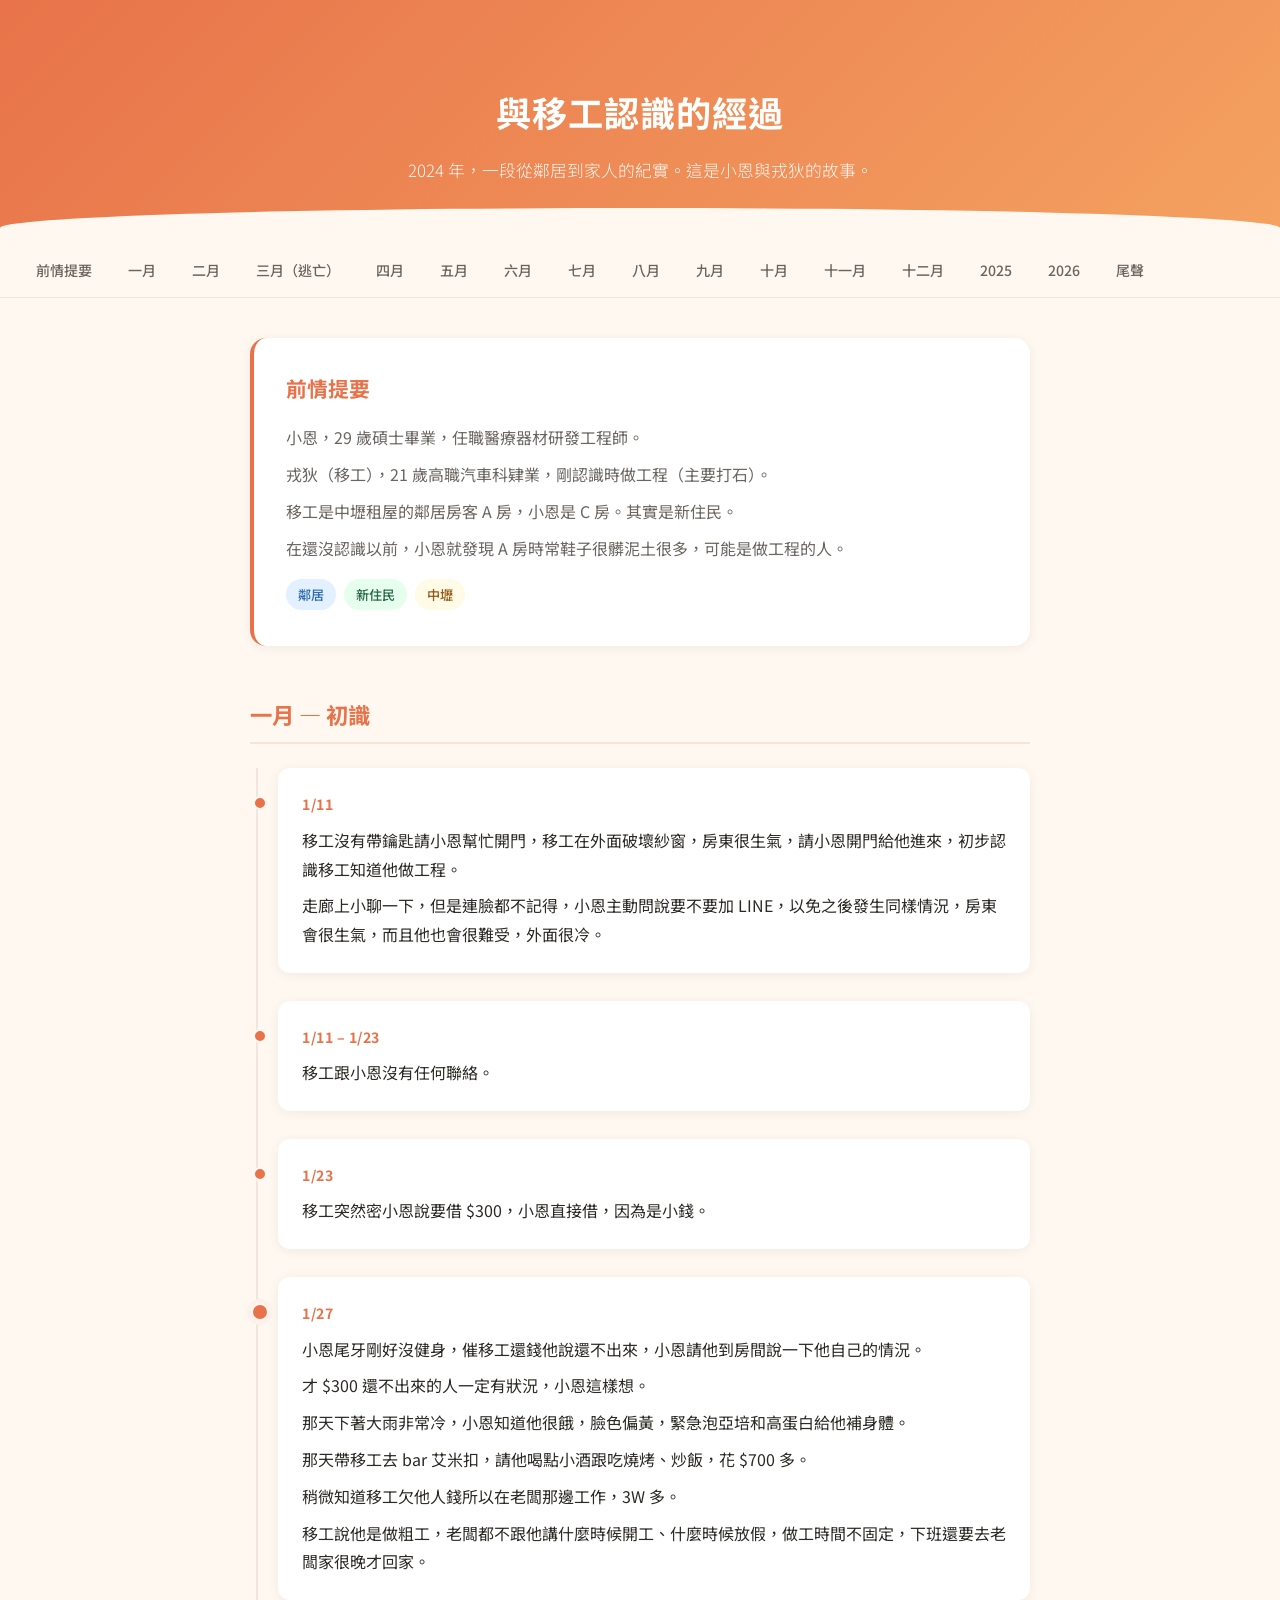
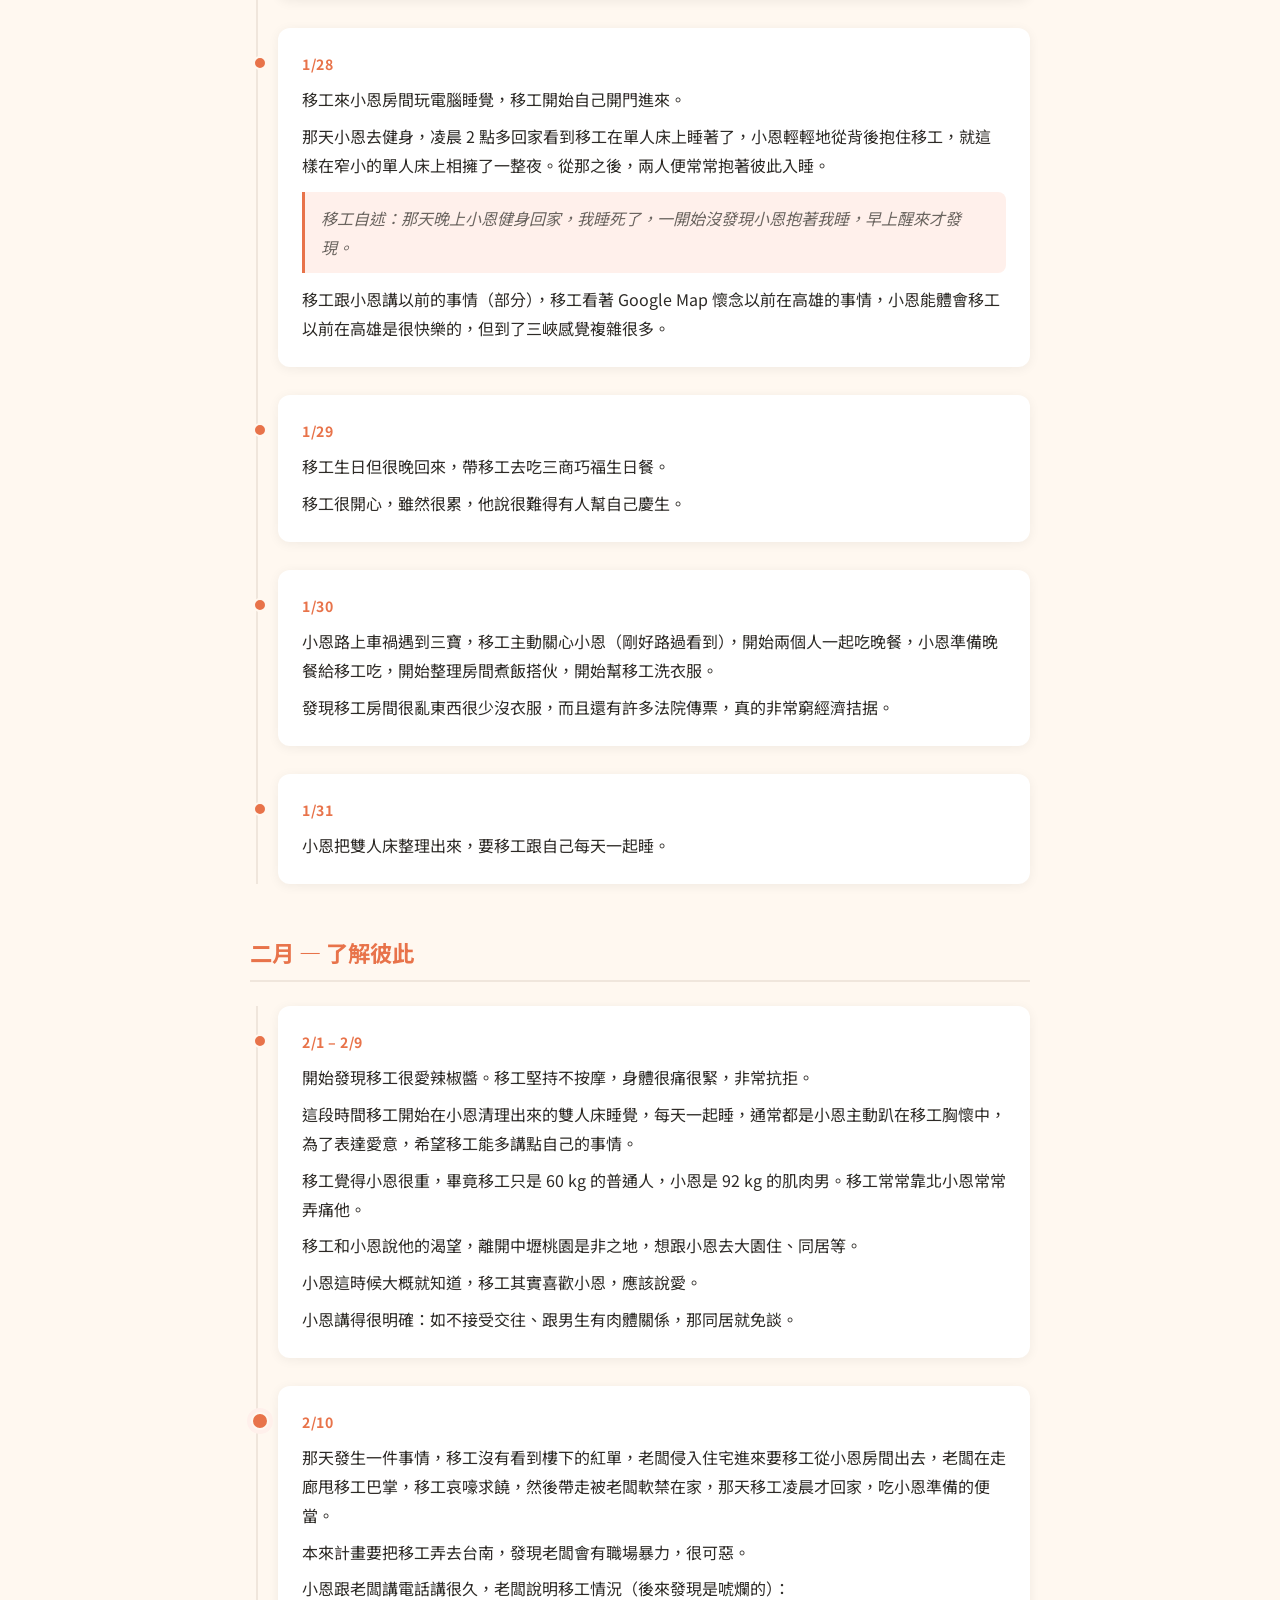
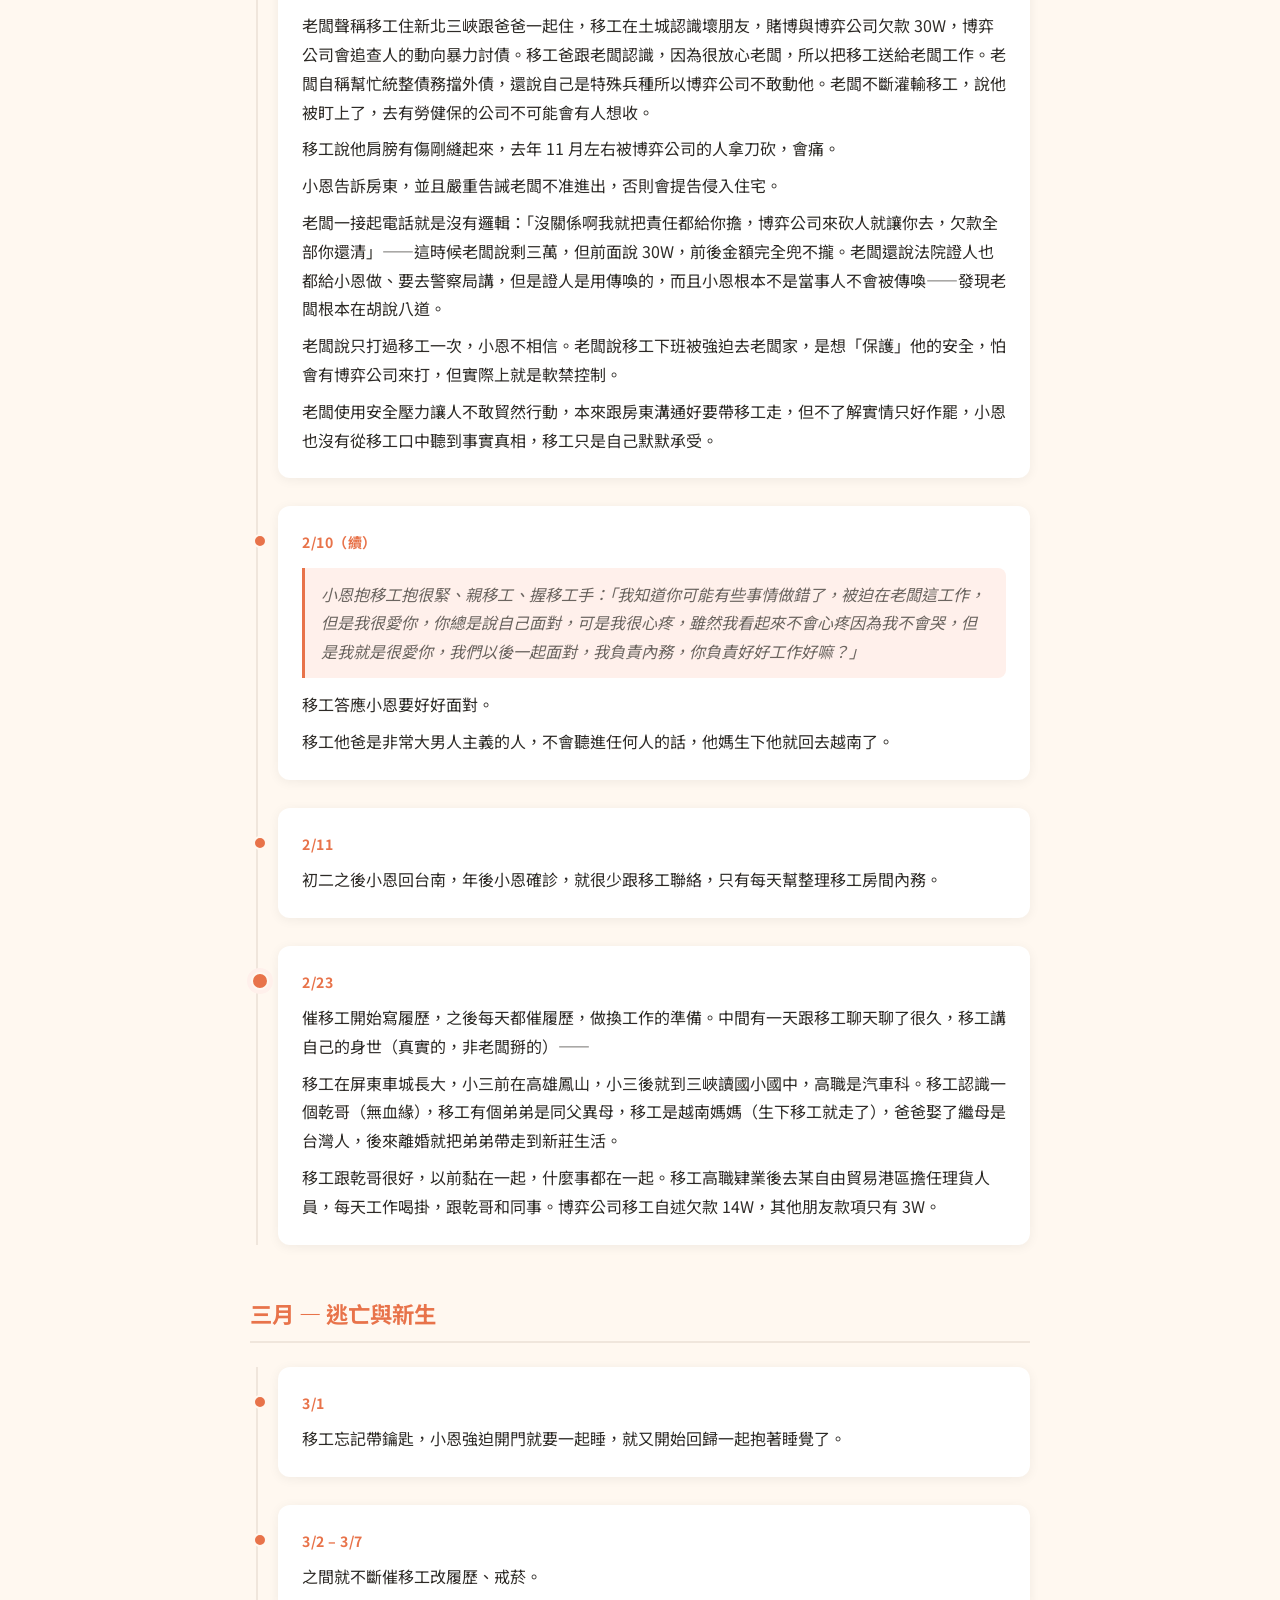
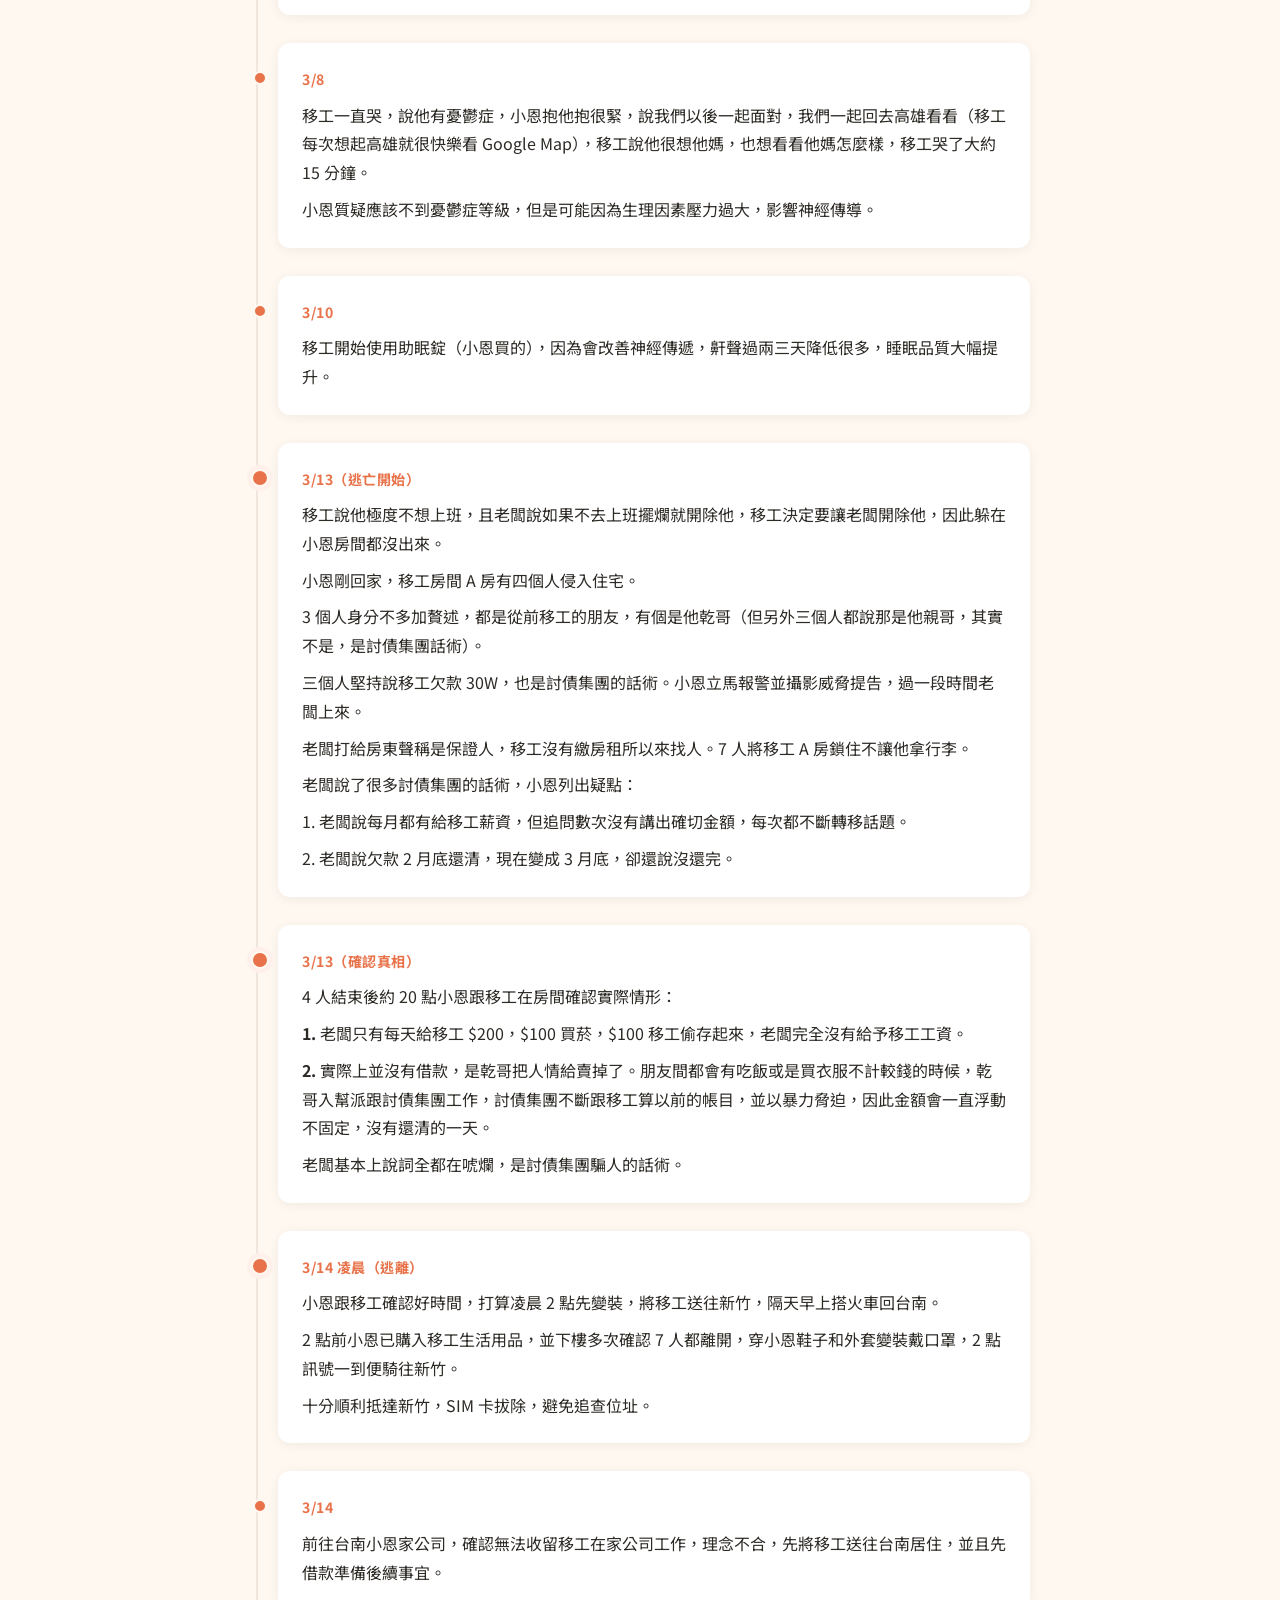
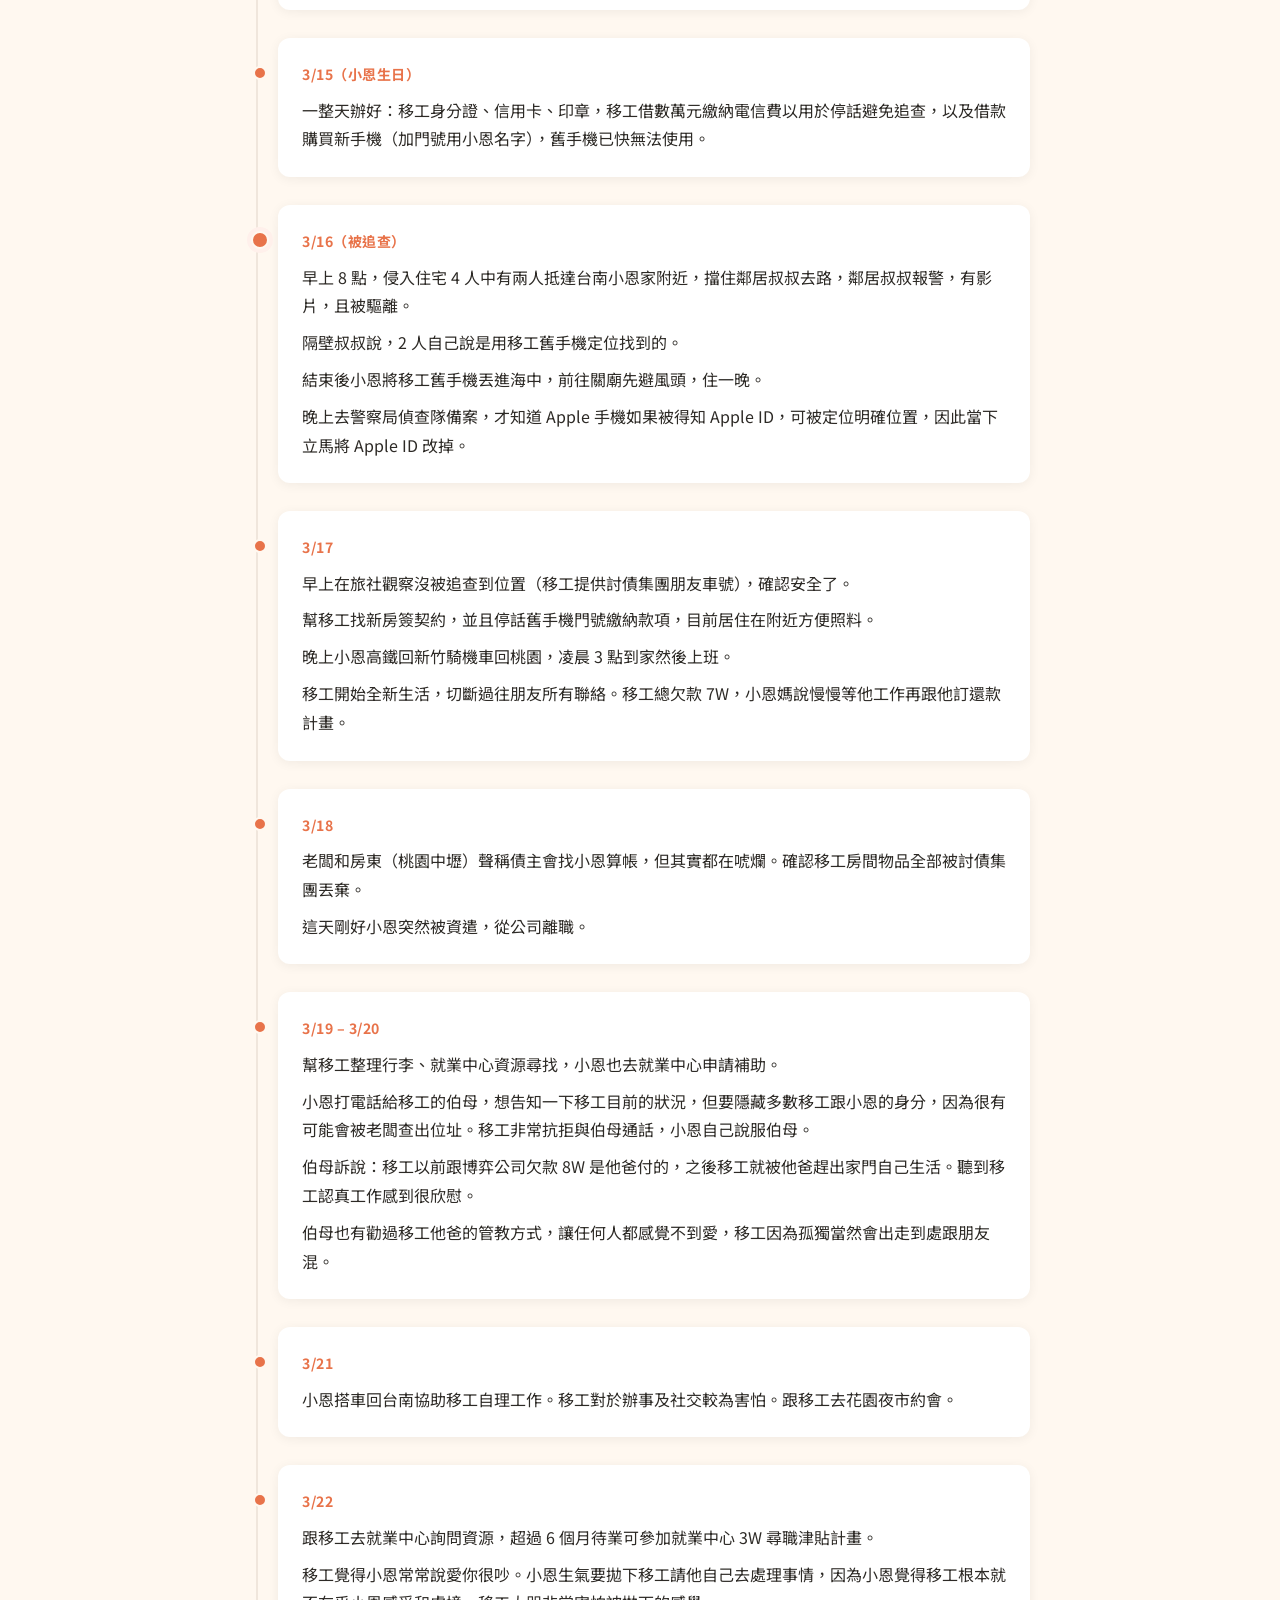
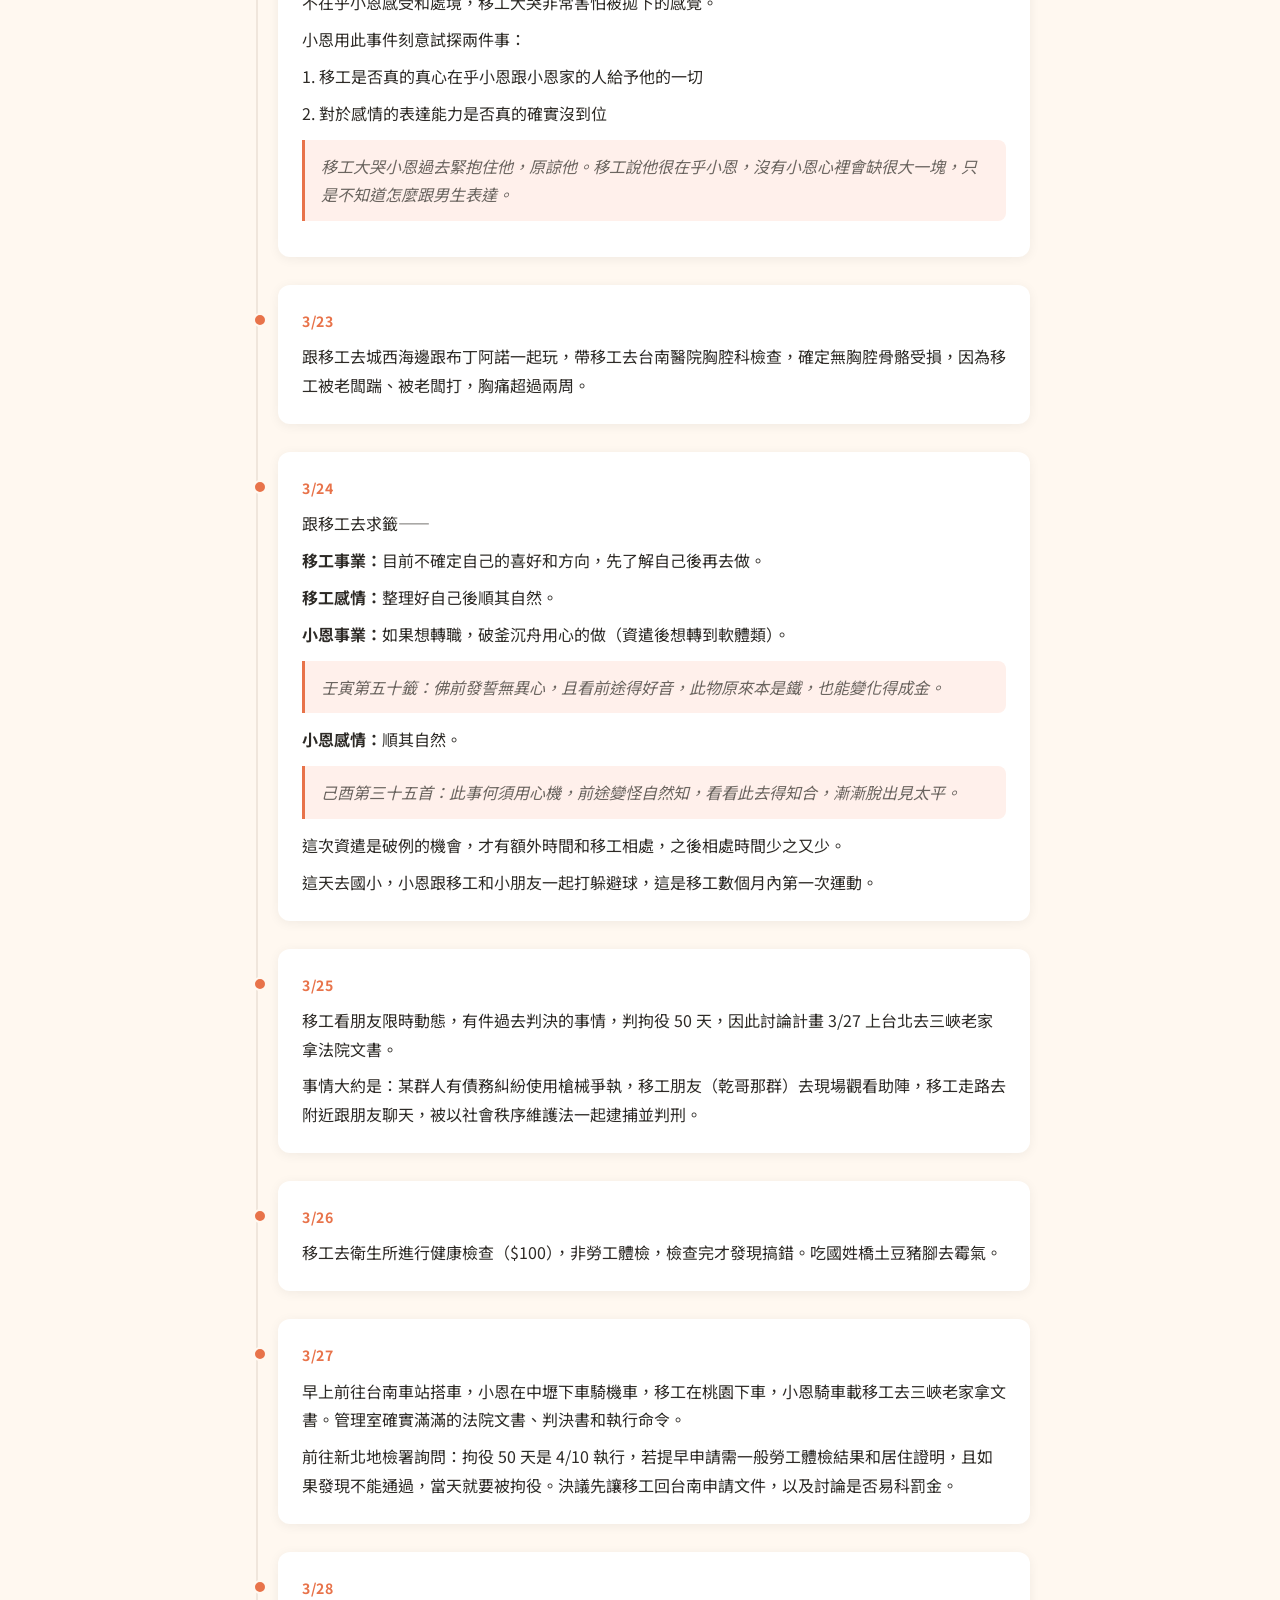
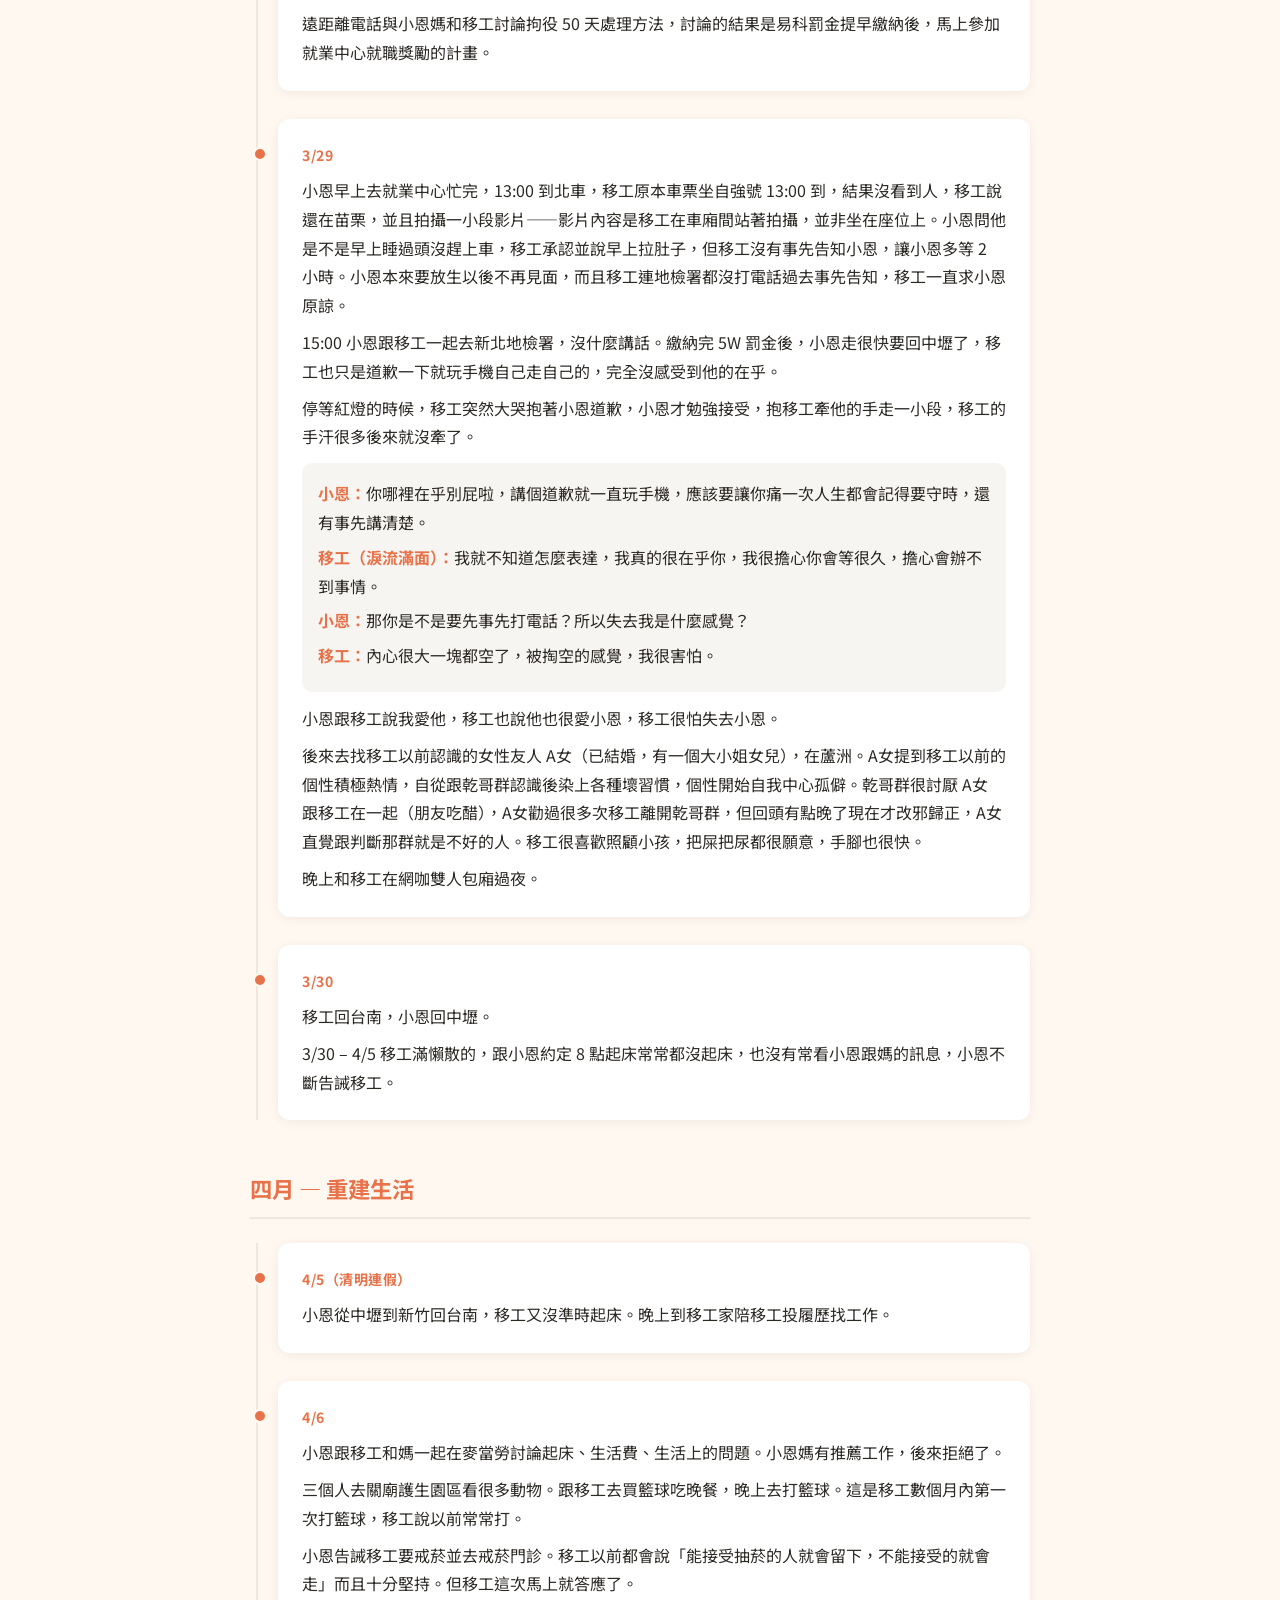
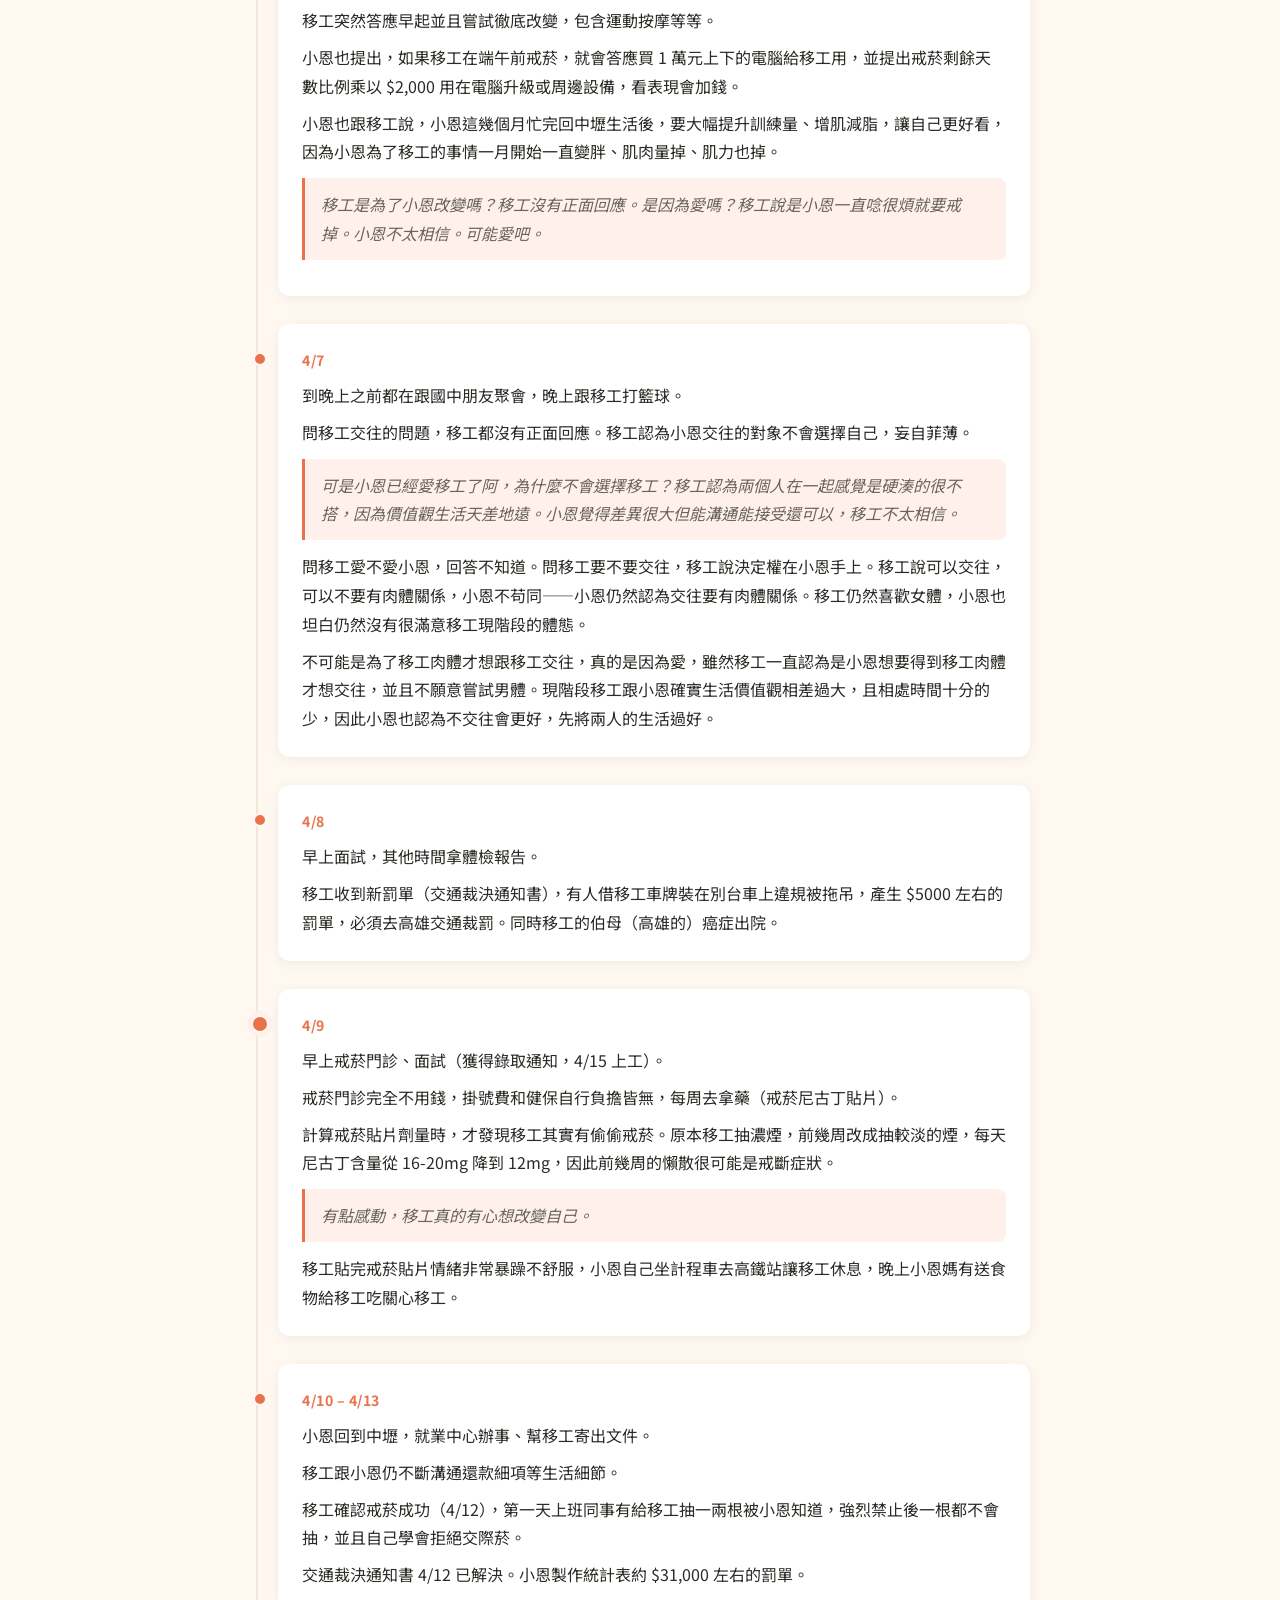
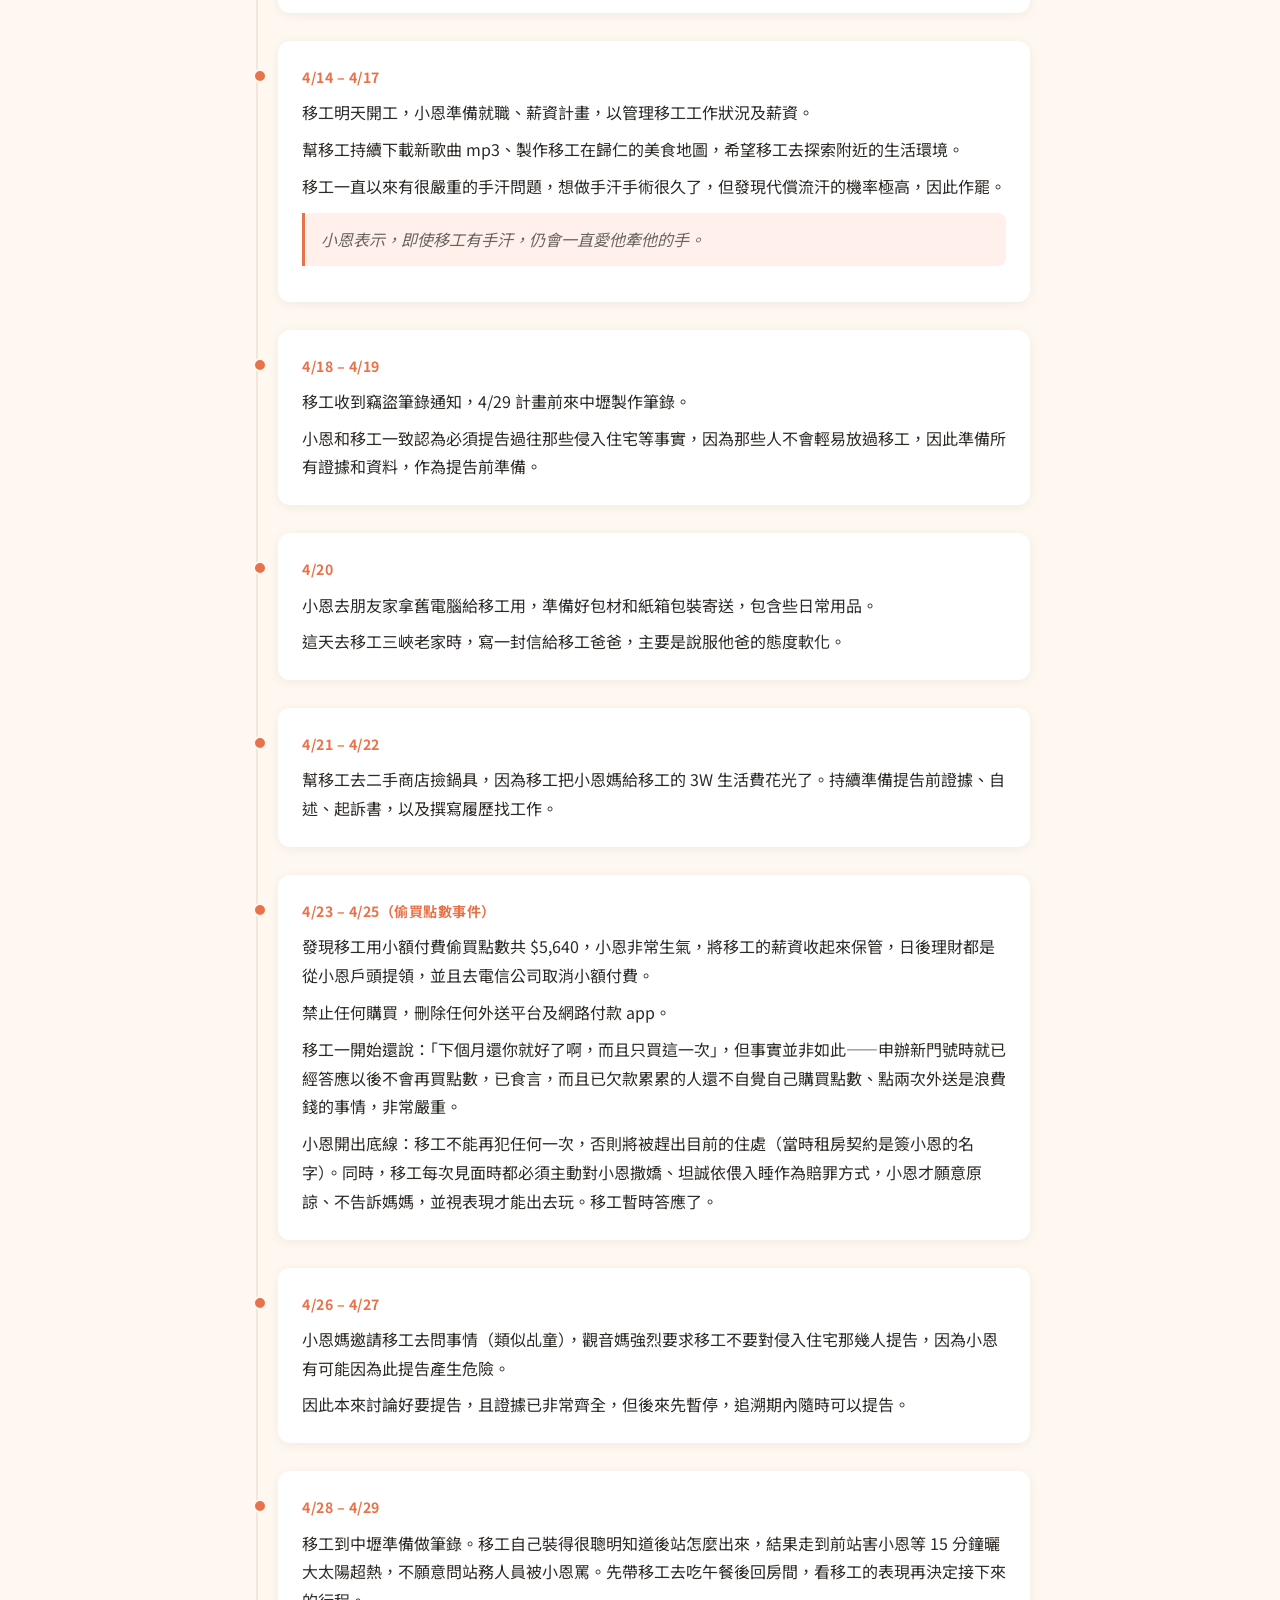
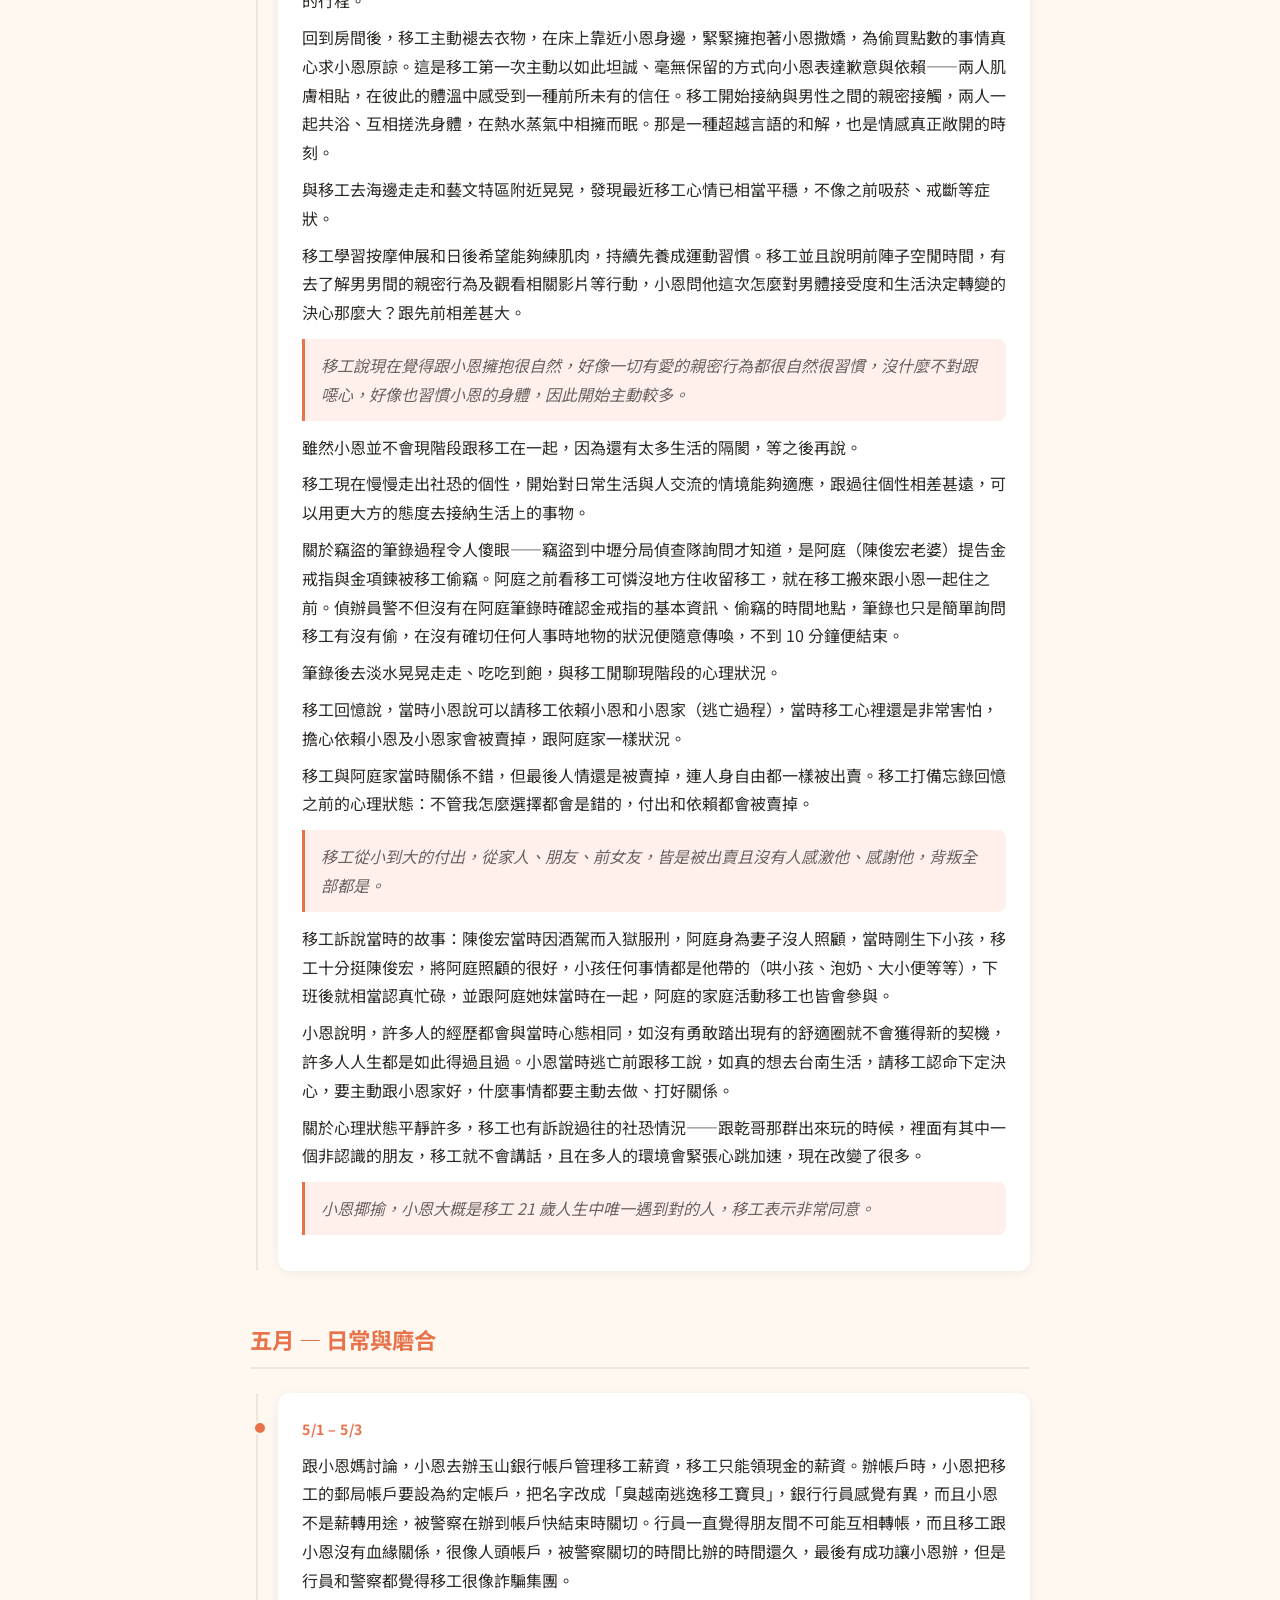
==== commit e46900ba: "修正內容" ====
--- a/index.html
+++ b/index.html
@@ -377,7 +377,7 @@
 
     <header class="hero">
       <h1>與移工認識的經過</h1>
-      <p>2024 年，一段從鄰居到家人的紀實。這是E與移工的故事。</p>
+      <p>2024 年，一段從鄰居到家人的紀實。這是小恩與戎狄的故事。</p>
     </header>
 
     <nav class="nav-bar" id="nav">
@@ -404,11 +404,12 @@
       <section id="intro">
         <div class="intro-card">
           <h2>前情提要</h2>
-          <p>E，29 歲碩士畢業，任職醫療器材研發工程師。</p>
-          <p>移工（移工），21 歲高職汽車科肄業，剛認識時做工程（主要打石）。</p>
-          <p>移工是中壢租屋的鄰居房客 A 房，E是 C 房。其實是新住民。</p>
+          <p>小恩，29 歲碩士畢業，任職醫療器材研發工程師。</p>
+          <p>戎狄（移工），21 歲高職汽車科肄業，剛認識時做工程（主要打石）。</p>
+          <p>移工是中壢租屋的鄰居房客 A 房，小恩是 C 房。其實是新住民。</p>
           <p>
-            在還沒認識以前，E就發現 A 房時常鞋子很髒泥土很多，可能是做工程的人。
+            在還沒認識以前，小恩就發現 A
+            房時常鞋子很髒泥土很多，可能是做工程的人。
           </p>
           <div style="margin-top: 12px">
             <span class="tag tag-blue">鄰居</span>
@@ -425,10 +426,10 @@
           <div class="entry-date">1/11</div>
           <div class="entry-content">
             <p>
-              移工沒有帶鑰匙請E幫忙開門，移工在外面破壞紗窗，房東很生氣，請E開門給他進來，初步認識移工知道他做工程。
-            </p>
-            <p>
-              走廊上小聊一下，但是連臉都不記得，E主動問說要不要加
+              移工沒有帶鑰匙請小恩幫忙開門，移工在外面破壞紗窗，房東很生氣，請小恩開門給他進來，初步認識移工知道他做工程。
+            </p>
+            <p>
+              走廊上小聊一下，但是連臉都不記得，小恩主動問說要不要加
               LINE，以免之後發生同樣情況，房東會很生氣，而且他也會很難受，外面很冷。
             </p>
           </div>
@@ -437,14 +438,14 @@
         <div class="entry">
           <div class="entry-date">1/11 – 1/23</div>
           <div class="entry-content">
-            <p>移工跟E沒有任何聯絡。</p>
+            <p>移工跟小恩沒有任何聯絡。</p>
           </div>
         </div>
 
         <div class="entry">
           <div class="entry-date">1/23</div>
           <div class="entry-content">
-            <p>移工突然密E說要借 $300，E直接借，因為是小錢。</p>
+            <p>移工突然密小恩說要借 $300，小恩直接借，因為是小錢。</p>
           </div>
         </div>
 
@@ -452,18 +453,18 @@
           <div class="entry-date">1/27</div>
           <div class="entry-content">
             <p>
-              E尾牙剛好沒健身，催移工還錢他說還不出來，E請他到房間說一下他自己的情況。
-            </p>
-            <p>才 $300 還不出來的人一定有狀況，E這樣想。</p>
-            <p>
-              那天下著大雨非常冷，E知道他很餓，臉色偏黃，緊急泡亞培和高蛋白給他補身體。
+              小恩尾牙剛好沒健身，催移工還錢他說還不出來，小恩請他到房間說一下他自己的情況。
+            </p>
+            <p>才 $300 還不出來的人一定有狀況，小恩這樣想。</p>
+            <p>
+              那天下著大雨非常冷，小恩知道他很餓，臉色偏黃，緊急泡亞培和高蛋白給他補身體。
             </p>
             <p>
               那天帶移工去 bar 艾米扣，請他喝點小酒跟吃燒烤、炒飯，花 $700 多。
             </p>
             <p>稍微知道移工欠他人錢所以在老闆那邊工作，3W 多。</p>
             <p>
-              移工說他是做粗工，老闆都不跟他講什麼時候開工什麼時候放假，做工時間不固定，下班還要去老闆家很晚才回家。晚上就各自回房間睡。
+              移工說他是做粗工，老闆都不跟他講什麼時候開工、什麼時候放假，做工時間不固定，下班還要去老闆家很晚才回家。
             </p>
           </div>
         </div>
@@ -471,19 +472,18 @@
         <div class="entry">
           <div class="entry-date">1/28</div>
           <div class="entry-content">
-            <p>移工來E房間玩電腦睡覺，移工開始自己開門進來。</p>
-            <p>
-              那天E去健身，凌晨 2
-              點多回來看到移工在單人床上睡覺，E就這樣抱著移工在單人床上睡了一整夜。
+            <p>移工來小恩房間玩電腦睡覺，移工開始自己開門進來。</p>
+            <p>
+              那天小恩去健身，凌晨 2
+              點多回家看到移工在單人床上睡著了，小恩輕輕地從背後抱住移工，就這樣在窄小的單人床上相擁了一整夜。從那之後，兩人便常常抱著彼此入睡。
             </p>
             <div class="quote">
-              移工自述：那天晚上E健身回家，睡死了，一開始沒發現E抱著移工睡，早上醒來才發現。
+              移工自述：那天晚上小恩健身回家，我睡死了，一開始沒發現小恩抱著我睡，早上醒來才發現。
             </div>
             <p>
-              移工跟E講以前的事情（部分），移工看著 Google Map
-              懷念以前在高雄的事情，E能體會移工以前在高雄是很快樂的，但到了三峽感覺複雜很多。
-            </p>
-            <p>之後開始常抱著一起睡，互相取暖。</p>
+              移工跟小恩講以前的事情（部分），移工看著 Google Map
+              懷念以前在高雄的事情，小恩能體會移工以前在高雄是很快樂的，但到了三峽感覺複雜很多。
+            </p>
           </div>
         </div>
 
@@ -499,7 +499,7 @@
           <div class="entry-date">1/30</div>
           <div class="entry-content">
             <p>
-              E路上車禍遇到三寶，移工主動關心E（剛好路過看到），開始兩個人一起吃晚餐，E準備晚餐給移工吃，開始整理房間煮飯搭伙，開始幫移工洗衣服。
+              小恩路上車禍遇到三寶，移工主動關心小恩（剛好路過看到），開始兩個人一起吃晚餐，小恩準備晚餐給移工吃，開始整理房間煮飯搭伙，開始幫移工洗衣服。
             </p>
             <p>
               發現移工房間很亂東西很少沒衣服，而且還有許多法院傳票，真的非常窮經濟拮据。
@@ -510,7 +510,7 @@
         <div class="entry">
           <div class="entry-date">1/31</div>
           <div class="entry-content">
-            <p>E把雙人床整理出來，要移工跟自己每天一起睡。</p>
+            <p>小恩把雙人床整理出來，要移工跟自己每天一起睡。</p>
           </div>
         </div>
       </div>
@@ -525,18 +525,18 @@
               開始發現移工很愛辣椒醬。移工堅持不按摩，身體很痛很緊，非常抗拒。
             </p>
             <p>
-              這段時間移工開始在E清理出來的雙人床睡覺，每天一起睡，通常都是E主動趴在移工胸懷中，為了表達愛意，希望移工能多講點自己的事情。
-            </p>
-            <p>
-              移工覺得E很重，畢竟移工只是 60 kg 的普通人，E是 92 kg
-              的肌肉男。移工常常靠北E常常弄痛他。
-            </p>
-            <p>
-              移工和E說他的渴望，離開中壢桃園是非之地，想跟E去大園住、同居等。
-            </p>
-            <p>E這時候大概就知道，移工其實喜歡E，應該說愛。</p>
-            <p>
-              E講得很明確：如果不接受交往、不接受跟男生有親密關係，那同居就免談。
+              這段時間移工開始在小恩清理出來的雙人床睡覺，每天一起睡，通常都是小恩主動趴在移工胸懷中，為了表達愛意，希望移工能多講點自己的事情。
+            </p>
+            <p>
+              移工覺得小恩很重，畢竟移工只是 60 kg 的普通人，小恩是 92 kg
+              的肌肉男。移工常常靠北小恩常常弄痛他。
+            </p>
+            <p>
+              移工和小恩說他的渴望，離開中壢桃園是非之地，想跟小恩去大園住、同居等。
+            </p>
+            <p>小恩這時候大概就知道，移工其實喜歡小恩，應該說愛。</p>
+            <p>
+              小恩講得很明確：如不接受交往、跟男生有肉體關係，那同居就免談。
             </p>
           </div>
         </div>
@@ -545,25 +545,30 @@
           <div class="entry-date">2/10</div>
           <div class="entry-content">
             <p>
-              那天發生一件事情，移工沒有看到樓下的紅單，老闆侵入住宅進來要移工從E房間出去，老闆在走廊甩移工巴掌，移工哀嚎求饒，然後帶走被老闆軟禁在家，那天移工凌晨才回家，吃E準備的便當。
+              那天發生一件事情，移工沒有看到樓下的紅單，老闆侵入住宅進來要移工從小恩房間出去，老闆在走廊甩移工巴掌，移工哀嚎求饒，然後帶走被老闆軟禁在家，那天移工凌晨才回家，吃小恩準備的便當。
             </p>
             <p>本來計畫要把移工弄去台南，發現老闆會有職場暴力，很可惡。</p>
-            <p>E跟老闆講電話講很久，老闆說明移工情況（後來發現是唬爛的）：</p>
-            <p>
-              老闆聲稱移工住新北三峽跟爸爸一起住，移工認識壞朋友，欠博弈公司
-              30W，老闆自稱幫忙統整債務擋外債，還說自己是特殊兵種所以博弈公司不敢動他。老闆不斷灌輸移工，說他被盯上了，不可能有正常公司會收。
-            </p>
-            <p>移工說他肩膀有傷剛縫起來，去年 11 月左右被人拿刀砍，會痛。</p>
-            <p>E告訴房東，並且嚴重告誡老闆不准進出，否則會提告侵入住宅。</p>
-            <p>
-              老闆的說詞充滿矛盾與漏洞——前後金額不一致、聲稱的「保護」其實是控制。
-            </p>
-            <p>
-              老闆一接起電話就沒有邏輯：「沒關係啊我就把責任都給你擔，博弈公司來砍人就讓你去，欠款全部你還清」，但前面說欠款
-              30W，現在又說剩三萬。老闆說只打過移工一次，E不相信。老闆說移工下班被強迫去老闆家，是想「保護他的安全」。
-            </p>
-            <p>
-              老闆使用安全壓力讓人不敢谽然行動，本來跟房東溝通好要帶移工離開，但不了解實情只好作罷，E也沒有從移工口中聽到事實真相，移工只是自己默默承受。
+            <p>
+              小恩跟老闆講電話講很久，老闆說明移工情況（後來發現是唬爛的）：
+            </p>
+            <p>
+              老闆聲稱移工住新北三峽跟爸爸一起住，移工在土城認識壞朋友，賭博與博弈公司欠款
+              30W，博弈公司會追查人的動向暴力討債。移工爸跟老闆認識，因為很放心老闆，所以把移工送給老闆工作。老闆自稱幫忙統整債務擋外債，還說自己是特殊兵種所以博弈公司不敢動他。老闆不斷灌輸移工，說他被盯上了，去有勞健保的公司不可能會有人想收。
+            </p>
+            <p>
+              移工說他肩膀有傷剛縫起來，去年 11
+              月左右被博弈公司的人拿刀砍，會痛。
+            </p>
+            <p>小恩告訴房東，並且嚴重告誡老闆不准進出，否則會提告侵入住宅。</p>
+            <p>
+              老闆一接起電話就是沒有邏輯：「沒關係啊我就把責任都給你擔，博弈公司來砍人就讓你去，欠款全部你還清」——這時候老闆說剩三萬，但前面說
+              30W，前後金額完全兜不攏。老闆還說法院證人也都給小恩做、要去警察局講，但是證人是用傳喚的，而且小恩根本不是當事人不會被傳喚——發現老闆根本在胡說八道。
+            </p>
+            <p>
+              老闆說只打過移工一次，小恩不相信。老闆說移工下班被強迫去老闆家，是想「保護」他的安全，怕會有博弈公司來打，但實際上就是軟禁控制。
+            </p>
+            <p>
+              老闆使用安全壓力讓人不敢貿然行動，本來跟房東溝通好要帶移工走，但不了解實情只好作罷，小恩也沒有從移工口中聽到事實真相，移工只是自己默默承受。
             </p>
           </div>
         </div>
@@ -572,9 +577,9 @@
           <div class="entry-date">2/10（續）</div>
           <div class="entry-content">
             <div class="quote">
-              E抱移工抱很緊、親移工、握移工手：「我知道你可能有些事情做錯了，被迫在老闆這工作，但是我很愛你，你總是說自己面對，可是我很心疼，雖然我看起來不會心疼因為我不會哭，但是我就是很愛你，我們以後一起面對，我負責內務，你負責好好工作好嘛？」
+              小恩抱移工抱很緊、親移工、握移工手：「我知道你可能有些事情做錯了，被迫在老闆這工作，但是我很愛你，你總是說自己面對，可是我很心疼，雖然我看起來不會心疼因為我不會哭，但是我就是很愛你，我們以後一起面對，我負責內務，你負責好好工作好嘛？」
             </div>
-            <p>移工答應E要好好面對。</p>
+            <p>移工答應小恩要好好面對。</p>
             <p>
               移工他爸是非常大男人主義的人，不會聽進任何人的話，他媽生下他就回去越南了。
             </p>
@@ -585,7 +590,7 @@
           <div class="entry-date">2/11</div>
           <div class="entry-content">
             <p>
-              初二之後E回台南，年後E確診，就很少跟移工聯絡，只有每天幫整理移工房間內務。
+              初二之後小恩回台南，年後小恩確診，就很少跟移工聯絡，只有每天幫整理移工房間內務。
             </p>
           </div>
         </div>
@@ -614,7 +619,7 @@
           <div class="entry-date">3/1</div>
           <div class="entry-content">
             <p>
-              移工忘記帶鑰匙，E強迫開門就要一起睡，就又開始回歸一起抱著睡覺了。
+              移工忘記帶鑰匙，小恩強迫開門就要一起睡，就又開始回歸一起抱著睡覺了。
             </p>
           </div>
         </div>
@@ -630,12 +635,12 @@
           <div class="entry-date">3/8</div>
           <div class="entry-content">
             <p>
-              移工一直哭，說他有憂鬱症，E抱他抱很緊，說我們以後一起面對，我們一起回去高雄看看（移工每次想起高雄就很快樂看
+              移工一直哭，說他有憂鬱症，小恩抱他抱很緊，說我們以後一起面對，我們一起回去高雄看看（移工每次想起高雄就很快樂看
               Google Map），移工說他很想他媽，也想看看他媽怎麼樣，移工哭了大約
               15 分鐘。
             </p>
             <p>
-              E質疑應該不到憂鬱症等級，但是可能因為生理因素壓力過大，影響神經傳導。
+              小恩質疑應該不到憂鬱症等級，但是可能因為生理因素壓力過大，影響神經傳導。
             </p>
           </div>
         </div>
@@ -644,7 +649,7 @@
           <div class="entry-date">3/10</div>
           <div class="entry-content">
             <p>
-              移工開始使用助眠錠（E買的），因為會改善神經傳遞，鼾聲過兩三天降低很多，睡眠品質大幅提升。
+              移工開始使用助眠錠（小恩買的），因為會改善神經傳遞，鼾聲過兩三天降低很多，睡眠品質大幅提升。
             </p>
           </div>
         </div>
@@ -653,25 +658,22 @@
           <div class="entry-date">3/13（逃亡開始）</div>
           <div class="entry-content">
             <p>
-              移工說他極度不想上班，且老闆說如果不去上班擺爛就開除他，移工決定要讓老闆開除他，因此躲在E房間都沒出來。
-            </p>
-            <p>
-              E剛回家，移工房間 A
-              房有四個人侵入住宅，移工躺在E的房間（C房）裡面堅持不出來，非常害怕。
-            </p>
+              移工說他極度不想上班，且老闆說如果不去上班擺爛就開除他，移工決定要讓老闆開除他，因此躲在小恩房間都沒出來。
+            </p>
+            <p>小恩剛回家，移工房間 A 房有四個人侵入住宅。</p>
             <p>
               3
               個人身分不多加贅述，都是從前移工的朋友，有個是他乾哥（但另外三個人都說那是他親哥，其實不是，是討債集團話術）。
             </p>
             <p>
               三個人堅持說移工欠款
-              30W，也是討債集團的話術。E立馬報警並攝影威脅提告，過一段時間老闆上來。
+              30W，也是討債集團的話術。小恩立馬報警並攝影威脅提告，過一段時間老闆上來。
             </p>
             <p>
               老闆打給房東聲稱是保證人，移工沒有繳房租所以來找人。7 人將移工 A
               房鎖住不讓他拿行李。
             </p>
-            <p>老闆說了很多討債集團的話術，E列出疑點：</p>
+            <p>老闆說了很多討債集團的話術，小恩列出疑點：</p>
             <p>
               1.
               老闆說每月都有給移工薪資，但追問數次沒有講出確切金額，每次都不斷轉移話題。
@@ -683,7 +685,7 @@
         <div class="entry highlight">
           <div class="entry-date">3/13（確認真相）</div>
           <div class="entry-content">
-            <p>4 人結束後約 20 點E跟移工在房間確認實際情形：</p>
+            <p>4 人結束後約 20 點小恩跟移工在房間確認實際情形：</p>
             <p>
               <strong>1.</strong> 老闆只有每天給移工 $200，$100 買菸，$100
               移工偷存起來，老闆完全沒有給予移工工資。
@@ -700,12 +702,12 @@
           <div class="entry-date">3/14 凌晨（逃離）</div>
           <div class="entry-content">
             <p>
-              E跟移工確認好時間，打算凌晨 2
+              小恩跟移工確認好時間，打算凌晨 2
               點先變裝，將移工送往新竹，隔天早上搭火車回台南。
             </p>
             <p>
-              2 點前E已購入移工生活用品，並下樓多次確認 7
-              人都離開，穿E鞋子和外套變裝戴口罩，2 點訊號一到便騎往新竹。
+              2 點前小恩已購入移工生活用品，並下樓多次確認 7
+              人都離開，穿小恩鞋子和外套變裝戴口罩，2 點訊號一到便騎往新竹。
             </p>
             <p>十分順利抵達新竹，SIM 卡拔除，避免追查位址。</p>
           </div>
@@ -715,16 +717,16 @@
           <div class="entry-date">3/14</div>
           <div class="entry-content">
             <p>
-              前往台南E家公司，確認無法收留移工在家公司工作，理念不合，先將移工送往台南居住，並且先借款準備後續事宜。
-            </p>
-          </div>
-        </div>
-
-        <div class="entry">
-          <div class="entry-date">3/15（E生日）</div>
-          <div class="entry-content">
-            <p>
-              一整天辦好：移工身分證、信用卡、印章，移工借數萬元繳納電信費以用於停話避免追查，以及借款購買新手機（加門號用E名字），舊手機已快無法使用。
+              前往台南小恩家公司，確認無法收留移工在家公司工作，理念不合，先將移工送往台南居住，並且先借款準備後續事宜。
+            </p>
+          </div>
+        </div>
+
+        <div class="entry">
+          <div class="entry-date">3/15（小恩生日）</div>
+          <div class="entry-content">
+            <p>
+              一整天辦好：移工身分證、信用卡、印章，移工借數萬元繳納電信費以用於停話避免追查，以及借款購買新手機（加門號用小恩名字），舊手機已快無法使用。
             </p>
           </div>
         </div>
@@ -734,10 +736,10 @@
           <div class="entry-content">
             <p>
               早上 8 點，侵入住宅 4
-              人中有兩人抵達台南E家附近，擋住鄰居叔叔去路，鄰居叔叔報警，有影片，且被驅離。
+              人中有兩人抵達台南小恩家附近，擋住鄰居叔叔去路，鄰居叔叔報警，有影片，且被驅離。
             </p>
             <p>隔壁叔叔說，2 人自己說是用移工舊手機定位找到的。</p>
-            <p>結束後E將移工舊手機丟進海中，前往關廟先避風頭，住一晚。</p>
+            <p>結束後小恩將移工舊手機丟進海中，前往關廟先避風頭，住一晚。</p>
             <p>
               晚上去警察局偵查隊備案，才知道 Apple 手機如果被得知 Apple
               ID，可被定位明確位置，因此當下立馬將 Apple ID 改掉。
@@ -754,10 +756,10 @@
             <p>
               幫移工找新房簽契約，並且停話舊手機門號繳納款項，目前居住在附近方便照料。
             </p>
-            <p>晚上E高鐵回新竹騎機車回桃園，凌晨 3 點到家然後上班。</p>
+            <p>晚上小恩高鐵回新竹騎機車回桃園，凌晨 3 點到家然後上班。</p>
             <p>
               移工開始全新生活，切斷過往朋友所有聯絡。移工總欠款
-              7W，E媽說慢慢等他工作再跟他訂還款計畫。
+              7W，小恩媽說慢慢等他工作再跟他訂還款計畫。
             </p>
           </div>
         </div>
@@ -766,18 +768,18 @@
           <div class="entry-date">3/18</div>
           <div class="entry-content">
             <p>
-              老闆和房東（桃園中壢）聲稱債主會找E算帳，但其實都在唬爛。確認移工房間物品全部被討債集團丟棄。
-            </p>
-            <p>這天剛好E突然被資遣，從公司離職。</p>
+              老闆和房東（桃園中壢）聲稱債主會找小恩算帳，但其實都在唬爛。確認移工房間物品全部被討債集團丟棄。
+            </p>
+            <p>這天剛好小恩突然被資遣，從公司離職。</p>
           </div>
         </div>
 
         <div class="entry">
           <div class="entry-date">3/19 – 3/20</div>
           <div class="entry-content">
-            <p>幫移工整理行李、就業中心資源尋找，E也去就業中心申請補助。</p>
-            <p>
-              E打電話給移工的伯母，想告知一下移工目前的狀況，但要隱藏多數移工跟E的身分，因為很有可能會被老闆查出位址。移工非常抗拒與伯母通話，E自己說服伯母。
+            <p>幫移工整理行李、就業中心資源尋找，小恩也去就業中心申請補助。</p>
+            <p>
+              小恩打電話給移工的伯母，想告知一下移工目前的狀況，但要隱藏多數移工跟小恩的身分，因為很有可能會被老闆查出位址。移工非常抗拒與伯母通話，小恩自己說服伯母。
             </p>
             <p>
               伯母訴說：移工以前跟博弈公司欠款 8W
@@ -793,7 +795,7 @@
           <div class="entry-date">3/21</div>
           <div class="entry-content">
             <p>
-              E搭車回台南協助移工自理工作。移工對於辦事及社交較為害怕。跟移工去花園夜市約會。
+              小恩搭車回台南協助移工自理工作。移工對於辦事及社交較為害怕。跟移工去花園夜市約會。
             </p>
           </div>
         </div>
@@ -806,10 +808,13 @@
               尋職津貼計畫。
             </p>
             <p>
-              移工覺得E常常說愛你很吵。E生氣要拋下移工請他自己去處理事情，因為E覺得移工根本就不在乎E感受和處境，移工大哭非常害怕被拋下的感覺。
-            </p>
+              移工覺得小恩常常說愛你很吵。小恩生氣要拋下移工請他自己去處理事情，因為小恩覺得移工根本就不在乎小恩感受和處境，移工大哭非常害怕被拋下的感覺。
+            </p>
+            <p>小恩用此事件刻意試探兩件事：</p>
+            <p>1. 移工是否真的真心在乎小恩跟小恩家的人給予他的一切</p>
+            <p>2. 對於感情的表達能力是否真的確實沒到位</p>
             <div class="quote">
-              移工大哭E過去緊抱住他，原諒他。移工說他很在乎E，沒有E心裡會缺很大一塊，只是不知道怎麼跟男生表達。
+              移工大哭小恩過去緊抱住他，原諒他。移工說他很在乎小恩，沒有小恩心裡會缺很大一塊，只是不知道怎麼跟男生表達。
             </div>
           </div>
         </div>
@@ -818,7 +823,7 @@
           <div class="entry-date">3/23</div>
           <div class="entry-content">
             <p>
-              跟移工去海邊玩，帶移工去台南醫院胸腔科檢查，確定無胸腔骨骼受損，因為移工被老闆踹、被老闆打，胸痛超過兩周。
+              跟移工去城西海邊跟布丁阿諾一起玩，帶移工去台南醫院胸腔科檢查，確定無胸腔骨骼受損，因為移工被老闆踹、被老闆打，胸痛超過兩周。
             </p>
           </div>
         </div>
@@ -833,13 +838,13 @@
             </p>
             <p><strong>移工感情：</strong>整理好自己後順其自然。</p>
             <p>
-              <strong>E事業：</strong
+              <strong>小恩事業：</strong
               >如果想轉職，破釜沉舟用心的做（資遣後想轉到軟體類）。
             </p>
             <div class="quote">
               壬寅第五十籤：佛前發誓無異心，且看前途得好音，此物原來本是鐵，也能變化得成金。
             </div>
-            <p><strong>E感情：</strong>順其自然。</p>
+            <p><strong>小恩感情：</strong>順其自然。</p>
             <div class="quote">
               己酉第三十五首：此事何須用心機，前途變怪自然知，看看此去得知合，漸漸脫出見太平。
             </div>
@@ -847,7 +852,7 @@
               這次資遣是破例的機會，才有額外時間和移工相處，之後相處時間少之又少。
             </p>
             <p>
-              這天去國小，E跟移工和小朋友一起打躲避球，這是移工數個月內第一次運動。
+              這天去國小，小恩跟移工和小朋友一起打躲避球，這是移工數個月內第一次運動。
             </p>
           </div>
         </div>
@@ -878,7 +883,7 @@
           <div class="entry-date">3/27</div>
           <div class="entry-content">
             <p>
-              早上前往台南車站搭車，E在中壢下車騎機車，移工在桃園下車，E騎車載移工去三峽老家拿文書。管理室確實滿滿的法院文書、判決書和執行命令。
+              早上前往台南車站搭車，小恩在中壢下車騎機車，移工在桃園下車，小恩騎車載移工去三峽老家拿文書。管理室確實滿滿的法院文書、判決書和執行命令。
             </p>
             <p>
               前往新北地檢署詢問：拘役 50 天是 4/10
@@ -891,7 +896,7 @@
           <div class="entry-date">3/28</div>
           <div class="entry-content">
             <p>
-              遠距離電話與E媽和移工討論拘役 50
+              遠距離電話與小恩媽和移工討論拘役 50
               天處理方法，討論的結果是易科罰金提早繳納後，馬上參加就業中心就職獎勵的計畫。
             </p>
           </div>
@@ -901,17 +906,21 @@
           <div class="entry-date">3/29</div>
           <div class="entry-content">
             <p>
-              E早上去就業中心忙完，13:00 到北車，移工原本車票坐自強號 13:00
-              到，結果沒看到人，移工說還在苗栗。E查到移工是坐後面的班次，15:00
-              才到，E多等 2 小時。E本來要放生以後不再見面，移工一直求E原諒。
-            </p>
-            <p>
-              15:00 E跟移工一起去新北地檢署，繳納完 5W
-              罰金後，移工只是道歉一下就玩手機自己走自己的，完全沒感受到他的在乎。
+              小恩早上去就業中心忙完，13:00 到北車，移工原本車票坐自強號 13:00
+              到，結果沒看到人，移工說還在苗栗，並且拍攝一小段影片——影片內容是移工在車廂間站著拍攝，並非坐在座位上。小恩問他是不是早上睡過頭沒趕上車，移工承認並說早上拉肚子，但移工沒有事先告知小恩，讓小恩多等
+              2
+              小時。小恩本來要放生以後不再見面，而且移工連地檢署都沒打電話過去事先告知，移工一直求小恩原諒。
+            </p>
+            <p>
+              15:00 小恩跟移工一起去新北地檢署，沒什麼講話。繳納完 5W
+              罰金後，小恩走很快要回中壢了，移工也只是道歉一下就玩手機自己走自己的，完全沒感受到他的在乎。
+            </p>
+            <p>
+              停等紅燈的時候，移工突然大哭抱著小恩道歉，小恩才勉強接受，抱移工牽他的手走一小段，移工的手汗很多後來就沒牽了。
             </p>
             <div class="dialogue">
               <p>
-                <strong>E：</strong
+                <strong>小恩：</strong
                 >你哪裡在乎別屁啦，講個道歉就一直玩手機，應該要讓你痛一次人生都會記得要守時，還有事先講清楚。
               </p>
               <p>
@@ -919,7 +928,7 @@
                 >我就不知道怎麼表達，我真的很在乎你，我很擔心你會等很久，擔心會辦不到事情。
               </p>
               <p>
-                <strong>E：</strong
+                <strong>小恩：</strong
                 >那你是不是要先事先打電話？所以失去我是什麼感覺？
               </p>
               <p>
@@ -927,25 +936,25 @@
                 >內心很大一塊都空了，被掏空的感覺，我很害怕。
               </p>
             </div>
-            <p>
-              繳完罰金後E走很快要回中壢了，移工也只是道歉一下就玩手機自己走自己的。停等紅燈的時候，移工大哭抱著E道歉，E才勉強接受，抱移工牽他的手走一小段，移工的手汗很多後來就沒牽了。
-            </p>
-            <p>E跟移工說我愛他，移工也說他也很愛E，移工很怕失去E。</p>
+            <p>小恩跟移工說我愛他，移工也說他也很愛小恩，移工很怕失去小恩。</p>
             <p>
               後來去找移工以前認識的女性友人
-              A女（已結婚，有一個女兒），在蘆洲。A女提到移工以前的個性積極熱情，自從跟乾哥群認識後染上各種壞習慣，個性開始自我中心孤僻。A女勸過很多次移工離開乾哥群，但回頭有點晚了。移工很喜歡照顧小孩，把屎把尿都很願意，手腳也很快。
-            </p>
-            <p>晚上和移工在雙人包廂過夜。</p>
+              A女（已結婚，有一個大小姐女兒），在蘆洲。A女提到移工以前的個性積極熱情，自從跟乾哥群認識後染上各種壞習慣，個性開始自我中心孤僻。乾哥群很討厭
+              A女
+              跟移工在一起（朋友吃醋），A女勸過很多次移工離開乾哥群，但回頭有點晚了現在才改邪歸正，A女
+              直覺跟判斷那群就是不好的人。移工很喜歡照顧小孩，把屎把尿都很願意，手腳也很快。
+            </p>
+            <p>晚上和移工在網咖雙人包廂過夜。</p>
           </div>
         </div>
 
         <div class="entry">
           <div class="entry-date">3/30</div>
           <div class="entry-content">
-            <p>移工回台南，E回中壢。</p>
-            <p>
-              3/30 – 4/5 移工滿懶散的，跟E約定 8
-              點起床常常都沒起床，也沒有常看E跟媽的訊息，E不斷告誡移工。
+            <p>移工回台南，小恩回中壢。</p>
+            <p>
+              3/30 – 4/5 移工滿懶散的，跟小恩約定 8
+              點起床常常都沒起床，也沒有常看小恩跟媽的訊息，小恩不斷告誡移工。
             </p>
           </div>
         </div>
@@ -958,7 +967,7 @@
           <div class="entry-date">4/5（清明連假）</div>
           <div class="entry-content">
             <p>
-              E從中壢到新竹回台南，移工又沒準時起床。晚上到移工家陪移工投履歷找工作。
+              小恩從中壢到新竹回台南，移工又沒準時起床。晚上到移工家陪移工投履歷找工作。
             </p>
           </div>
         </div>
@@ -967,17 +976,25 @@
           <div class="entry-date">4/6</div>
           <div class="entry-content">
             <p>
-              E跟移工和媽一起在麥當勞討論起床、生活費、生活上的問題。E媽有推薦工作，後來拒絕了。
+              小恩跟移工和媽一起在麥當勞討論起床、生活費、生活上的問題。小恩媽有推薦工作，後來拒絕了。
             </p>
             <p>
               三個人去關廟護生園區看很多動物。跟移工去買籃球吃晚餐，晚上去打籃球。這是移工數個月內第一次打籃球，移工說以前常常打。
             </p>
             <p>
-              E告誡移工要戒菸並去戒菸門診。移工以前都會說「能接受抽菸的人就會留下，不能接受的就會走」而且十分堅持。但移工這次馬上就答應了。
+              小恩告誡移工要戒菸並去戒菸門診。移工以前都會說「能接受抽菸的人就會留下，不能接受的就會走」而且十分堅持。但移工這次馬上就答應了。
             </p>
             <p>移工突然答應早起並且嘗試徹底改變，包含運動按摩等等。</p>
+            <p>
+              小恩也提出，如果移工在端午前戒菸，就會答應買 1
+              萬元上下的電腦給移工用，並提出戒菸剩餘天數比例乘以 $2,000
+              用在電腦升級或周邊設備，看表現會加錢。
+            </p>
+            <p>
+              小恩也跟移工說，小恩這幾個月忙完回中壢生活後，要大幅提升訓練量、增肌減脂，讓自己更好看，因為小恩為了移工的事情一月開始一直變胖、肌肉量掉、肌力也掉。
+            </p>
             <div class="quote">
-              移工是為了E改變嗎？移工沒有正面回應。是因為愛嗎？移工說是E一直唸很煩就要戒掉。E不太相信。可能愛吧。
+              移工是為了小恩改變嗎？移工沒有正面回應。是因為愛嗎？移工說是小恩一直唸很煩就要戒掉。小恩不太相信。可能愛吧。
             </div>
           </div>
         </div>
@@ -987,17 +1004,17 @@
           <div class="entry-content">
             <p>到晚上之前都在跟國中朋友聚會，晚上跟移工打籃球。</p>
             <p>
-              問移工交往的問題，移工都沒有正面回應。移工認為E交往的對象不會選擇自己，妄自菲薄。
+              問移工交往的問題，移工都沒有正面回應。移工認為小恩交往的對象不會選擇自己，妄自菲薄。
             </p>
             <div class="quote">
-              可是E已經愛移工了阿，為什麼不會選擇移工？移工認為兩個人在一起感覺是硬湊的很不搭，因為價值觀生活天差地遠。E覺得差異很大但能溝通能接受還可以，移工不太相信。
+              可是小恩已經愛移工了阿，為什麼不會選擇移工？移工認為兩個人在一起感覺是硬湊的很不搭，因為價值觀生活天差地遠。小恩覺得差異很大但能溝通能接受還可以，移工不太相信。
             </div>
             <p>
-              問移工愛不愛E，回答不知道。問移工要不要交往，移工說決定權在E手上。移工說可以交往，但可以不要有親密關係，E不苟同——E認為交往要有親密關係。移工仍然喜歡女體，E仍然認為現階段不交往會更好。
-            </p>
-            <div class="quote">
-              不可能是為了移工肉體才想跟移工交往，真的是因為愛。雖然移工一直認為E想得到移工肉體才想交往，並且不願意嘗試男體。現階段移工跟E確實生活價值觀相差過大，且相處時間十分的少，因此E也認為先將兩人的生活過好。
-            </div>
+              問移工愛不愛小恩，回答不知道。問移工要不要交往，移工說決定權在小恩手上。移工說可以交往，可以不要有肉體關係，小恩不苟同——小恩仍然認為交往要有肉體關係。移工仍然喜歡女體，小恩也坦白仍然沒有很滿意移工現階段的體態。
+            </p>
+            <p>
+              不可能是為了移工肉體才想跟移工交往，真的是因為愛，雖然移工一直認為是小恩想要得到移工肉體才想交往，並且不願意嘗試男體。現階段移工跟小恩確實生活價值觀相差過大，且相處時間十分的少，因此小恩也認為不交往會更好，先將兩人的生活過好。
+            </p>
           </div>
         </div>
 
@@ -1026,7 +1043,7 @@
             </p>
             <div class="quote">有點感動，移工真的有心想改變自己。</div>
             <p>
-              移工貼完戒菸貼片情緒非常暴躁不舒服，E自己坐計程車去高鐵站讓移工休息，晚上E媽有送食物給移工吃關心移工。
+              移工貼完戒菸貼片情緒非常暴躁不舒服，小恩自己坐計程車去高鐵站讓移工休息，晚上小恩媽有送食物給移工吃關心移工。
             </p>
           </div>
         </div>
@@ -1034,13 +1051,13 @@
         <div class="entry">
           <div class="entry-date">4/10 – 4/13</div>
           <div class="entry-content">
-            <p>E回到中壢，就業中心辦事、幫移工寄出文件。</p>
-            <p>移工跟E仍不斷溝通還款細項等生活細節。</p>
-            <p>
-              移工確認戒菸成功（4/12），第一天上班同事有給移工抽一兩根被E知道，強烈禁止後一根都不會抽，並且自己學會拒絕交際菸。
-            </p>
-            <p>
-              交通裁決通知書 4/12 已解決。E製作統計表約 $31,000 左右的罰單。
+            <p>小恩回到中壢，就業中心辦事、幫移工寄出文件。</p>
+            <p>移工跟小恩仍不斷溝通還款細項等生活細節。</p>
+            <p>
+              移工確認戒菸成功（4/12），第一天上班同事有給移工抽一兩根被小恩知道，強烈禁止後一根都不會抽，並且自己學會拒絕交際菸。
+            </p>
+            <p>
+              交通裁決通知書 4/12 已解決。小恩製作統計表約 $31,000 左右的罰單。
             </p>
           </div>
         </div>
@@ -1048,7 +1065,9 @@
         <div class="entry">
           <div class="entry-date">4/14 – 4/17</div>
           <div class="entry-content">
-            <p>移工明天開工，E準備就職、薪資計畫，以管理移工工作狀況及薪資。</p>
+            <p>
+              移工明天開工，小恩準備就職、薪資計畫，以管理移工工作狀況及薪資。
+            </p>
             <p>
               幫移工持續下載新歌曲
               mp3、製作移工在歸仁的美食地圖，希望移工去探索附近的生活環境。
@@ -1057,11 +1076,8 @@
               移工一直以來有很嚴重的手汗問題，想做手汗手術很久了，但發現代償流汗的機率極高，因此作罷。
             </p>
             <div class="quote">
-              E表示，即使移工有手汗，仍會一直愛他牽他的手，如果交往的話。
+              小恩表示，即使移工有手汗，仍會一直愛他牽他的手。
             </div>
-            <p>
-              移工就職前兩三天心情很躁，不願意去運動，不想講電話，很廢，所以E希望他自己出去走走。有可能是戒斷症狀引起，心情起伏很大。
-            </p>
           </div>
         </div>
 
@@ -1070,7 +1086,7 @@
           <div class="entry-content">
             <p>移工收到竊盜筆錄通知，4/29 計畫前來中壢製作筆錄。</p>
             <p>
-              E和移工一致認為必須提告過往那些侵入住宅等事實，因為那些人不會輕易放過移工，因此準備所有證據和資料，作為提告前準備。
+              小恩和移工一致認為必須提告過往那些侵入住宅等事實，因為那些人不會輕易放過移工，因此準備所有證據和資料，作為提告前準備。
             </p>
           </div>
         </div>
@@ -1079,7 +1095,7 @@
           <div class="entry-date">4/20</div>
           <div class="entry-content">
             <p>
-              E去朋友家拿舊電腦給移工用，準備好包材和紙箱包裝寄送，包含些日常用品。
+              小恩去朋友家拿舊電腦給移工用，準備好包材和紙箱包裝寄送，包含些日常用品。
             </p>
             <p>
               這天去移工三峽老家時，寫一封信給移工爸爸，主要是說服他爸的態度軟化。
@@ -1091,7 +1107,7 @@
           <div class="entry-date">4/21 – 4/22</div>
           <div class="entry-content">
             <p>
-              幫移工去二手商店撿鍋具，因為移工把E媽給移工的 3W
+              幫移工去二手商店撿鍋具，因為移工把小恩媽給移工的 3W
               生活費花光了。持續準備提告前證據、自述、起訴書，以及撰寫履歷找工作。
             </p>
           </div>
@@ -1102,11 +1118,14 @@
           <div class="entry-content">
             <p>
               發現移工用小額付費偷買點數共
-              $5,640，E非常生氣，將移工的薪資收起來保管，日後理財都是從E戶頭提領，並且去電信公司取消小額付費。
+              $5,640，小恩非常生氣，將移工的薪資收起來保管，日後理財都是從小恩戶頭提領，並且去電信公司取消小額付費。
             </p>
             <p>禁止任何購買，刪除任何外送平台及網路付款 app。</p>
             <p>
-              移工一開始還說「下個月還你就好了啊」，但事實並非如此，申辦新門號時就已經答應以後不會再買點數，已食言。E告誉移工需不犯任何一次，否則將會把移工趕出現有住宿。
+              移工一開始還說：「下個月還你就好了啊，而且只買這一次」，但事實並非如此——申辦新門號時就已經答應以後不會再買點數，已食言，而且已欠款累累的人還不自覺自己購買點數、點兩次外送是浪費錢的事情，非常嚴重。
+            </p>
+            <p>
+              小恩開出底線：移工不能再犯任何一次，否則將被趕出目前的住處（當時租房契約是簽小恩的名字）。同時，移工每次見面時都必須主動對小恩撒嬌、坦誠依偎入睡作為賠罪方式，小恩才願意原諒、不告訴媽媽，並視表現才能出去玩。移工暫時答應了。
             </p>
           </div>
         </div>
@@ -1115,7 +1134,7 @@
           <div class="entry-date">4/26 – 4/27</div>
           <div class="entry-content">
             <p>
-              E媽邀請移工去問事情（類似乩童），觀音媽強烈要求移工不要對侵入住宅那幾人提告，因為E有可能因為此提告產生危險。
+              小恩媽邀請移工去問事情（類似乩童），觀音媽強烈要求移工不要對侵入住宅那幾人提告，因為小恩有可能因為此提告產生危險。
             </p>
             <p>
               因此本來討論好要提告，且證據已非常齊全，但後來先暫停，追溯期內隨時可以提告。
@@ -1127,28 +1146,54 @@
           <div class="entry-date">4/28 – 4/29</div>
           <div class="entry-content">
             <p>
-              移工到中壢準備做筆錄。移工自己裝得很聰明結果走錯站，害E等 15
-              分鐘曬大太陽。
-            </p>
-            <p>
-              關於竊盜的筆錄過程，偵辦員警不但沒有在另一方筆錄時確認基本資訊、偷竊的時間地點，筆錄也只是簡單詢問，在沒有確切任何人事時地物的狀況便隨意傳喚，不到
+              移工到中壢準備做筆錄。移工自己裝得很聰明知道後站怎麼出來，結果走到前站害小恩等
+              15
+              分鐘曬大太陽超熱，不願意問站務人員被小恩罵。先帶移工去吃午餐後回房間，看移工的表現再決定接下來的行程。
+            </p>
+            <p>
+              回到房間後，移工主動褪去衣物，在床上靠近小恩身邊，緊緊擁抱著小恩撒嬌，為偷買點數的事情真心求小恩原諒。這是移工第一次主動以如此坦誠、毫無保留的方式向小恩表達歉意與依賴——兩人肌膚相貼，在彼此的體溫中感受到一種前所未有的信任。移工開始接納與男性之間的親密接觸，兩人一起共浴、互相搓洗身體，在熱水蒸氣中相擁而眠。那是一種超越言語的和解，也是情感真正敞開的時刻。
+            </p>
+            <p>
+              與移工去海邊走走和藝文特區附近晃晃，發現最近移工心情已相當平穩，不像之前吸菸、戒斷等症狀。
+            </p>
+            <p>
+              移工學習按摩伸展和日後希望能夠練肌肉，持續先養成運動習慣。移工並且說明前陣子空閒時間，有去了解男男間的親密行為及觀看相關影片等行動，小恩問他這次怎麼對男體接受度和生活決定轉變的決心那麼大？跟先前相差甚大。
+            </p>
+            <div class="quote">
+              移工說現在覺得跟小恩擁抱很自然，好像一切有愛的親密行為都很自然很習慣，沒什麼不對跟噁心，好像也習慣小恩的身體，因此開始主動較多。
+            </div>
+            <p>
+              雖然小恩並不會現階段跟移工在一起，因為還有太多生活的隔閡，等之後再說。
+            </p>
+            <p>
+              移工現在慢慢走出社恐的個性，開始對日常生活與人交流的情境能夠適應，跟過往個性相差甚遠，可以用更大方的態度去接納生活上的事物。
+            </p>
+            <p>
+              關於竊盜的筆錄過程令人傻眼——竊盜到中壢分局偵查隊詢問才知道，是阿庭（陳俊宏老婆）提告金戒指與金項鍊被移工偷竊。阿庭之前看移工可憐沒地方住收留移工，就在移工搬來跟小恩一起住之前。偵辦員警不但沒有在阿庭筆錄時確認金戒指的基本資訊、偷竊的時間地點，筆錄也只是簡單詢問移工有沒有偷，在沒有確切任何人事時地物的狀況便隨意傳喚，不到
               10 分鐘便結束。
             </p>
-            <p>筆錄後去淡水晃晃走走、吃吃到飽。</p>
-            <p>
-              移工回憶說，當時E說可以請移工依賴E和E家（逃亡過程），當時移工心裡還是非常害怕，擔心依賴E會被出賣。
+            <p>筆錄後去淡水晃晃走走、吃吃到飽，與移工閒聊現階段的心理狀況。</p>
+            <p>
+              移工回憶說，當時小恩說可以請移工依賴小恩和小恩家（逃亡過程），當時移工心裡還是非常害怕，擔心依賴小恩及小恩家會被賣掉，跟阿庭家一樣狀況。
+            </p>
+            <p>
+              移工與阿庭家當時關係不錯，但最後人情還是被賣掉，連人身自由都一樣被出賣。移工打備忘錄回憶之前的心理狀態：不管我怎麼選擇都會是錯的，付出和依賴都會被賣掉。
             </p>
             <div class="quote">
               移工從小到大的付出，從家人、朋友、前女友，皆是被出賣且沒有人感激他、感謝他，背叛全部都是。
             </div>
             <p>
-              E說明，許多人都會有類似經歷，如沒有勇敢踏出舒適圈就不會獲得新的契機。
-            </p>
-            <p>
-              關於心理狀態平靜許多，移工也有訴說過往的社恐情況，在多人的環境會緊張心跳加速，現在改變了很多。
+              移工訴說當時的故事：陳俊宏當時因酒駕而入獄服刑，阿庭身為妻子沒人照顧，當時剛生下小孩，移工十分挺陳俊宏，將阿庭照顧的很好，小孩任何事情都是他帶的（哄小孩、泡奶、大小便等等），下班後就相當認真忙碌，並跟阿庭她妹當時在一起，阿庭的家庭活動移工也皆會參與。
+            </p>
+            <p>
+              小恩說明，許多人的經歷都會與當時心態相同，如沒有勇敢踏出現有的舒適圈就不會獲得新的契機，許多人人生都是如此得過且過。小恩當時逃亡前跟移工說，如真的想去台南生活，請移工認命下定決心，要主動跟小恩家好，什麼事情都要主動去做、打好關係。
+            </p>
+            <p>
+              關於心理狀態平靜許多，移工也有訴說過往的社恐情況——跟乾哥那群出來玩的時候，裡面有其中一個非認識的朋友，移工就不會講話，且在多人的環境會緊張心跳加速，現在改變了很多。
             </p>
             <div class="quote">
-              E揶揄，E大概是移工 21 歲人生中唯一遇到對的人，移工表示非常同意。
+              小恩揶揄，小恩大概是移工 21
+              歲人生中唯一遇到對的人，移工表示非常同意。
             </div>
           </div>
         </div>
@@ -1161,9 +1206,11 @@
           <div class="entry-date">5/1 – 5/3</div>
           <div class="entry-content">
             <p>
-              跟E媽討論，E去辦銀行帳戶管理移工薪資。辦帳戶時把移工的郵局帳戶的名字改成「臭越南逃逸移工寶貝」，銀行行員感覺有異，而且E不是薪轉用途，被警察關切的時間比辦的時間還久，行員和警察都覺得移工很像詐騙集團，最後有成功辦理。
-            </p>
-            <p>請移工寫母親節卡片給E媽，請他把E媽當成他媽的關係去經營。</p>
+              跟小恩媽討論，小恩去辦玉山銀行帳戶管理移工薪資，移工只能領現金的薪資。辦帳戶時，小恩把移工的郵局帳戶要設為約定帳戶，把名字改成「臭越南逃逸移工寶貝」，銀行行員感覺有異，而且小恩不是薪轉用途，被警察在辦到帳戶快結束時關切。行員一直覺得朋友間不可能互相轉帳，而且移工跟小恩沒有血緣關係，很像人頭帳戶，被警察關切的時間比辦的時間還久，最後有成功讓小恩辦，但是行員和警察都覺得移工很像詐騙集團。
+            </p>
+            <p>
+              請移工寫母親節卡片給小恩媽，請他把小恩媽當成他媽的關係去經營。
+            </p>
           </div>
         </div>
 
@@ -1184,7 +1231,7 @@
           <div class="entry-date">5/5 – 5/6</div>
           <div class="entry-content">
             <p>
-              E去面試物流業。移工說物流大部分的人相處起來很舒服很直接，工作都會互相支援，說E如果想做物流就當作去玩去交朋友。
+              小恩去面試物流業。移工說物流大部分的人相處起來很舒服很直接，工作都會互相支援，說小恩如果想做物流就當作去玩去交朋友。
             </p>
           </div>
         </div>
@@ -1192,10 +1239,10 @@
         <div class="entry">
           <div class="entry-date">5/7 – 5/14</div>
           <div class="entry-content">
-            <p>移工偷買點數的欠款又出現一筆，E又生氣一次。</p>
+            <p>移工偷買點數的欠款又出現一筆，小恩又生氣一次。</p>
             <p>
               幾乎跟移工都是玩遊戲的互動。5/12
-              E騎車擦到護欄左腳流很多血去縫針，移工主動打電話關心。
+              小恩騎車擦到護欄左腳流很多血去縫針，移工主動打電話關心。
             </p>
             <p>之後移工的單子非常多，通常都很晚回家。</p>
           </div>
@@ -1205,8 +1252,8 @@
           <div class="entry-date">5/15</div>
           <div class="entry-content">
             <p>
-              Google 通知發現移工以前認識的人登入移工的 Google 帳戶，E取消該 IP
-              登入並更改密碼。移工把 IG 刪除幾乎所有追蹤者，留下 18 個人。
+              Google 通知發現移工以前認識的人登入移工的 Google 帳戶，小恩取消該
+              IP 登入並更改密碼。移工把 IG 刪除幾乎所有追蹤者，留下 18 個人。
             </p>
           </div>
         </div>
@@ -1215,7 +1262,7 @@
           <div class="entry-date">5/24 – 5/30</div>
           <div class="entry-content">
             <p>
-              移工生活習慣很混，每次下班之後都一直玩手機耍廢。E強迫移工要下班後規範，並指派移工去研究電商計畫，列出
+              移工生活習慣很混，每次下班之後都一直玩手機耍廢。小恩強迫移工要下班後規範，並指派移工去研究電商計畫，列出
               6 點讓移工去弄：
             </p>
             <p>1. 未來要販售的商品</p>
@@ -1242,8 +1289,8 @@
           <div class="entry-date">6/8 端午</div>
           <div class="entry-content">
             <p>
-              晚上移工載E從高鐵站去歸仁。移工一直玩手機混到凌晨 3
-              點，頭髮指甲超長房間一團亂都沒整理，E非常生氣。
+              晚上移工載小恩從高鐵站去歸仁。移工一直玩手機混到凌晨 3
+              點，頭髮指甲超長房間一團亂都沒整理，小恩非常生氣。
             </p>
           </div>
         </div>
@@ -1253,7 +1300,7 @@
           <div class="entry-content">
             <p>
               早上 6
-              點E從移工房間走了，自己坐公車回去，告訴移工以後不再聯絡，今天以內還有機會。
+              點小恩從移工房間走了，自己坐公車回去，告訴移工以後不再聯絡，今天以內還有機會。
             </p>
             <p>
               媽一直幫移工講話，移工也說以後會改。下午請移工吃生魚片、買
@@ -1266,9 +1313,14 @@
           <div class="entry-date">6/10</div>
           <div class="entry-content">
             <p>
-              移工工作，E幫移工開始整理房間，拆除箱子和新增二、三層櫃。中午幫移工送愛心午餐到公司。
-            </p>
-            <p>中午撿到一隻斑鳩，幼鳥轉亞成鳥的階段，帶回家養。</p>
+              移工工作，小恩幫移工開始整理房間，拆除箱子和新增二、三層櫃。中午幫移工送愛心午餐到公司（生魚片飯+一個便當）。
+            </p>
+            <p>
+              中午撿到一隻斑鳩，他在在移工外大路上路燈陰影下乘涼，太陽非常刺，路邊沒有樹所以沒辦法送回巢內，只好撿回家養。還很小隻，幼鳥轉亞成鳥的階段。
+            </p>
+            <p>
+              移工晚上跟蘆洲的朋友約在汽車旅館見面，移工下班就過去。小恩過去後還有跟移工在台南東區的竹篙厝清粥小菜吃晚餐。晚上睡移工家。
+            </p>
           </div>
         </div>
 
@@ -1285,7 +1337,7 @@
           <div class="entry-date">6/12</div>
           <div class="entry-content">
             <p>
-              移工休假。E整理完所有行李和移工房間。幫移工買肉粽。移工載E去火車站，中間去海安路請移工吃蜷尾家。E回中壢，移工回歸仁。
+              移工休假。小恩整理完所有行李和移工房間。幫移工買肉粽。移工載小恩去火車站，中間去海安路請移工吃蜷尾家。小恩回中壢，移工回歸仁。
             </p>
           </div>
         </div>
@@ -1294,8 +1346,8 @@
           <div class="entry-date">6/13 – 6/22</div>
           <div class="entry-content">
             <p>
-              E開始準備前端工程師的考試，移工每天加班到 12
-              點多，沒什麼聯絡。E前端工程師課程正取，非常忙碌，移工表示工作壓力很大，因此E寫好移工新履歷要求移工開始投履歷找工作。
+              小恩開始準備前端工程師的考試，移工每天加班到 12
+              點多，沒什麼聯絡。小恩前端工程師課程正取，非常忙碌，移工表示工作壓力很大，因此小恩寫好移工新履歷要求移工開始投履歷找工作。
             </p>
           </div>
         </div>
@@ -1304,7 +1356,7 @@
           <div class="entry-date">6/23</div>
           <div class="entry-content">
             <p>
-              移工周末常常整天都睡覺，沒有自己的生活，E很生氣，訂出周末行程強迫移工一定要出門和找新工作。移工從來不會自己規劃行程自己出去玩或採買生活用品。
+              移工周末常常整天都睡覺，沒有自己的生活，小恩很生氣，訂出周末行程強迫移工一定要出門和找新工作。移工從來不會自己規劃行程自己出去玩或採買生活用品。
             </p>
           </div>
         </div>
@@ -1313,7 +1365,7 @@
           <div class="entry-date">6/24 – 7/1</div>
           <div class="entry-content">
             <p>
-              E前端工程師開課，認識很多人。移工老闆一直說會有新的人進來補位但都沒有，移工持續忙碌每天超過
+              小恩前端工程師開課，認識很多人。移工老闆一直說會有新的人進來補位但都沒有，移工持續忙碌每天超過
               12 小時。
             </p>
           </div>
@@ -1336,7 +1388,7 @@
           <div class="entry-date">7/14</div>
           <div class="entry-content">
             <p>
-              移工喝酒喝斷片，而且一直整天睡覺都沒有出門，藉口是下大雨，連工作都沒有投，E非常生氣。
+              移工喝酒喝斷片，而且一直整天睡覺都沒有出門，藉口是下大雨，連工作都沒有投，小恩非常生氣。
             </p>
           </div>
         </div>
@@ -1351,18 +1403,23 @@
         </div>
 
         <div class="entry highlight">
-          <div class="entry-date">7/19 – 7/21（感情深化）</div>
-          <div class="entry-content">
-            <p>
-              移工來中壢。16:30 E下課，移工 15:30
-              到中壢，E請移工先去前站逻外國店，下課後載移工。E請移工吃魔椒。
-            </p>
-            <p>
-              移工來E房間睡覺，滿主動的抱抱。這天移工跟E第一次親嘴嘻舌很久，之前親親都只有臉頰。移工第一次跟男生親嘴，兩人的唇感受到彼此的溫度，那一刻像是所有的疆界都融化了。
-            </p>
-            <p>
-              7/20 晚上和 7/21
-              早上，兩人在床上深入交融。移工和E都是第一次與男生發生如此親密的關係，兩個人都很生澀，嘗試了比較久。移工有點緊張不自在，但在彼此的身體交纏中，感受到從未有過的親密愉悅與信任，E全身心地解放，在移工懷裡感受到彼此最原始的温柔。移工還害羞不想讓E看到他最脆弱的樣子，請E先迴避一下。
+          <div class="entry-date">7/19 – 7/21</div>
+          <div class="entry-content">
+            <p>
+              移工來中壢。小恩 16:30 下課，移工 15:30
+              到中壢，小恩請移工先去中壢前站逛外國店，下課後載移工，請移工吃魔椒。
+            </p>
+            <p>
+              7/19
+              晚上移工來小恩房間睡覺，滿主動地擁抱。這天移工跟小恩第一次親嘴深吻了很久，之前的親親都只有臉頰。那是移工第一次跟男生接吻，嘴唇相觸的瞬間，兩個人都能感受到彼此心跳加速、呼吸交纏的緊張與悸動。
+            </p>
+            <p>
+              7/20
+              晚上，兩人之間的情感終於以最親密的方式交融——這是移工和小恩都是第一次與男性共享如此深層的身體連結。在黑暗中彼此探索、笨拙卻真誠地感受對方的體溫與氣息。兩副身軀完全交疊、緊密契合在一起，在肌膚與肌膚的感知之間，所有過去的防備和猶疑都卸下了。那不只是慾望的滿足，而是靈魂層面的完全交付與接納。
+            </p>
+            <p>
+              7/21
+              早上，兩人再次在床上纏綿交融。因為都是第一次與同性發生深層的身體關係，所以彼此嘗試了很久、沒有經驗但滿是好奇與溫柔。移工有些緊張不自在，但身體的反應是誠實的——小恩感受到了前所未有的強烈快感，在彼此最脆弱的時刻看見了對方最真實的模樣。移工會害羞，不想讓小恩看到自己失控的表情，請小恩先去浴室迴避一下，那份青澀的羞赧反而讓這份初體驗顯得格外珍貴。
             </p>
             <p>
               中午去山鼻小鹿，下午吃天下奇冰，順便買便當和飲料給移工在火車上吃。
@@ -1377,10 +1434,10 @@
               主要是生活上一些事情提點，弄租屋補助、工作面試等等。移工工作被壓榨，因此不斷找工作。
             </p>
             <p>
-              移工說跟E的親密關係沒什麼感覺，所以也順便討論怎麼樣才會更有感覺。
-            </p>
-            <p>
-              周末強迫移工每周出門散心，移工主動說要每個周末去找布丁阿諾（狗狗）。移工持續半夜才下班。
+              移工說跟小恩的身體關係沒什麼感覺，所以也順便討論怎麼樣才會更有感覺。
+            </p>
+            <p>
+              周末強迫移工每周出門散心，移工主動說要每個周末去土城找布丁阿諾。移工持續半夜才下班。
             </p>
           </div>
         </div>
@@ -1406,20 +1463,15 @@
           <div class="entry-date">8/5 – 8/7（員購酒事件）</div>
           <div class="entry-content">
             <p>
-              移工薪資單出來，E非常生氣，移工員購酒花 $3,000
-              多，每天一瓶酒。E強迫移工戒酒，只有周末可以喝一瓶。
-            </p>
-            <p>
-              另外移工被E發現又繼續跟乾哥有聯絡，媽也覺得非常不妥當，E要求封鎖任何有關過去人物的聯絡方式。
-            </p>
-            <p>
-              移工有寫悔過書，向媽跟E保證以後絕對不碰酒（除了周末小酌）。並且移工答應發生親密關係的時候會主動積極。
-            </p>
-            <p>E強調留言：</p>
-            <div class="quote">
-              以後就不用聯絡太多了，也不用玩遊戲了，等你態度表現看如何再看看。你的問題：1.跟乾哥聯絡造成我們家的人有安全危害
-              2.員購酒菸兩個月加起來 $10,000 以上 3.不主動跟我媽打好關係。
-            </div>
+              移工薪資單出來，小恩非常生氣，移工員購酒花 $3,000
+              多，每天一瓶酒。小恩強迫移工戒酒，只有周末可以喝一瓶。
+            </p>
+            <p>
+              另外移工被小恩發現又繼續跟乾哥有聯絡，媽也覺得非常不妥當，小恩要求封鎖任何有關過去人物的聯絡方式。
+            </p>
+            <p>
+              移工有寫悔過書，向媽跟小恩保證以後絕對不碰酒（除了周末小酌）。小恩強調：以後不買任何一瓶酒跟菸，只要任何一塊錢，直接提告拿錢。
+            </p>
           </div>
         </div>
 
@@ -1428,10 +1480,6 @@
           <div class="entry-content">
             <p>
               移工仍然每天工作到凌晨，並且面試兼職工作。教移工練習談薪資問題。
-            </p>
-            <p>
-              移工的正職薪資被扣的非常少，因此移工去要求轉兼職（時薪
-              $183），但不被接受，因此找新工作更為積極。
             </p>
             <p>
               檢舉移工去面試的違法公司——人力銀行開 4W 起薪，面試實際只有
@@ -1445,7 +1493,7 @@
           <div class="entry-date">8/21 – 8/26</div>
           <div class="entry-content">
             <p>
-              移工被正式資遣，E打電話過去公司幹完人資和主管，移工主管本來不給資遣費，後來給了。
+              移工被正式資遣，小恩打電話過去公司幹完人資和主管，移工主管本來不給資遣費，後來給了。
             </p>
             <p>移工 711 大夜班工作面試上了，移工以後都是做 711 大夜班。</p>
           </div>
@@ -1462,8 +1510,8 @@
           <div class="entry-date">8/31 – 9/13</div>
           <div class="entry-content">
             <p>
-              日常，請移工有時間看書還有寫作業（E教移工
-              Word/Excel），E有準備好中英文教材和手寫的筆記要給移工有空看書重新學習。
+              日常，請移工有時間看書還有寫作業（小恩教移工
+              Word/Excel），小恩有準備好中英文教材和手寫的筆記要給移工有空看書重新學習。
             </p>
           </div>
         </div>
@@ -1476,17 +1524,17 @@
           <div class="entry-date">9/13 – 9/14（中秋連假）</div>
           <div class="entry-content">
             <p>
-              E從高鐵回來，發現移工歸仁房間跟垃圾山一樣、頭髮沒剪、垃圾桶有菸，但移工堅持自己沒有抽菸。E幫移工整理房間並配置最好的營養品。
-            </p>
-            <p>
-              E發現移工從 711
-              換工作沒有告知E跟E媽，後來追到別的公司才知道，移工覺得換工作沒什麼所以沒告知，欺騙E跟E媽。
-            </p>
-            <p>
-              那天移工表現非常糟糕，後來道歉，晚上才一起去剪頭髮吃飯。晚上帶移工去燒烤店吃飯。
-            </p>
-            <p>
-              晚上和白天，兩人在床上深入交融，移工對探索E的身體表現出很大的興趣，認真地感受彼此每一寸肌膚。移工認真地以身體表達情感，兩人在彼此的懷抱中探索更深層的感官連結，E在移工的懷裡达到了前所未有的感受，忍不住叫叫，移工一直覺得很好玩，看到E在他的觸碰中如此真實地回應。移工對探索男生身體似乎是可以接受的。
+              小恩從高鐵回來，發現移工歸仁房間跟垃圾山一樣、頭髮沒剪、垃圾桶有菸，但移工堅持自己沒有抽菸。小恩幫移工整理房間並配置最好的營養品。
+            </p>
+            <p>
+              小恩發現移工從 711
+              換工作沒有告知小恩跟小恩媽，後來追到安南區的新竹貨運才知道在那邊，移工還覺得換工作沒什麼所以沒告知，欺騙小恩跟小恩媽，之前問都不講，小恩跟媽很生氣。
+            </p>
+            <p>
+              移工都說歸仁沒有東西可以吃，所以小恩那天自己很早起床把早餐拍完給移工看。那次移工表現非常糟糕，小恩很生氣很早坐公車回土城。後來移工道歉，晚上才一起去剪頭髮吃飯。晚上帶移工去燒烤店吃飯，還有無國籍。
+            </p>
+            <p>
+              這次見面，白天與晚上兩人都有深入的身體交融——儘管表面上有各種衝突與失望，在最私密的空間裡，兩人的身體依然誠實地靠近彼此。移工對探索男性身體的好奇心與接受度明顯提升，不再是被動地配合，而是帶著玩心與興趣主動去感受、觸碰、回應。在浴室裡相互沖洗、肌膚交纏的時刻，兩人像是暫時忘記了所有外在的紛擾——那些帳單、法院文件、生活壓力——只剩下最原始的情感連結：渴望與被渴望，在對方的身體裡找到一片安全的歸屬。小恩在極度親密的接觸中感受到強烈而無法自抑的快感（身體彼此覺知地深層交融），移工則帶著幾分惡作劇的笑意觀察著小恩的每個反應，似乎覺得能讓小恩如此失控是一件很有趣的事。這份身體上的坦誠，恰恰是移工對男性親密關係接納的最好證明。
             </p>
           </div>
         </div>
@@ -1495,9 +1543,11 @@
           <div class="entry-date">9/15</div>
           <div class="entry-content">
             <p>
-              E跟E媽和移工去打邊爐，媽跟移工一直勸說希望能找到更好的工作。E要繼續上資展的課程，所以只能遠距離每天叮嚀。移工也說好要努力戒菸和找好工作。
-            </p>
-            <p>後來去海邊跟布丁阿諾玩，E晚上坐車回中壢了。</p>
+              小恩跟小恩媽和移工去打邊爐，媽跟移工一直勸說希望能找到更好的工作。健恩要繼續上資展的課程，所以只能遠距離每天叮嚀。移工也說好要努力戒菸和找好工作。
+            </p>
+            <p>
+              後來去城西海邊跟布丁阿諾玩，小恩晚上坐車回中壢了，回去以前拍很多移工的照片。
+            </p>
           </div>
         </div>
 
@@ -1505,10 +1555,10 @@
           <div class="entry-date">9/15 – 9/28</div>
           <div class="entry-content">
             <p>
-              移工生活費不夠吃東西，E偷偷網購泡麵和食材給移工吃，但移工都沒有很愛吃即使很餓，還會挑剔。
-            </p>
-            <p>
-              E強迫移工要自己去家樂福逛逛補貨，養成好習慣，但移工都一直嫌懶。
+              移工生活費不夠吃東西，小恩偷偷網購泡麵和食材給移工吃，但移工都沒有很愛吃即使很餓，還會挑剔。
+            </p>
+            <p>
+              小恩強迫移工要自己去家樂福逛逛補貨，養成好習慣，但移工都一直嫌懶。
             </p>
           </div>
         </div>
@@ -1522,7 +1572,7 @@
           <div class="entry-content">
             <p>
               移工沒工作沒生活費，每周有 $2,000
-              由E媽媽支付。E有偷偷多幫移工買衣服之類的，逼得有點緊但移工經濟有困難。
+              由小恩媽媽支付。小恩有偷偷多幫移工買衣服之類的，逼得有點緊但移工經濟有困難。
             </p>
           </div>
         </div>
@@ -1530,7 +1580,7 @@
         <div class="entry">
           <div class="entry-date">10/15</div>
           <div class="entry-content">
-            <p>被E抓到偷跟乾哥聯絡，E跟E媽媽都很生氣，因為很危險。</p>
+            <p>被小恩抓到偷跟乾哥聯絡，小恩跟小恩媽媽都很生氣，因為很危險。</p>
           </div>
         </div>
 
@@ -1538,10 +1588,10 @@
           <div class="entry-date">10/15 – 10/20</div>
           <div class="entry-content">
             <p>
-              移工花錢速度異常的快，但堅持不說做了什麼事情，生活費越撥越少因為移工不坦承。E每天上資展的課還要煩惱移工。
-            </p>
-            <p>
-              19 號E去三峽幫移工拿法院文件發現有傳票，緊急請移工請假來法院。
+              移工花錢速度異常的快，但堅持不說做了什麼事情，生活費越撥越少因為移工不坦承。小恩每天上資展的課還要煩惱移工。
+            </p>
+            <p>
+              19 號小恩去三峽幫移工拿法院文件發現有傳票，緊急請移工請假來法院。
             </p>
           </div>
         </div>
@@ -1550,11 +1600,11 @@
           <div class="entry-date">10/21 – 10/23（移工法院行程）</div>
           <div class="entry-content">
             <p>
-              晚上先去中壢E房間睡覺，兩人在床上深情相擁，親親抱抱，移工說愛E，滿主動的。兩人一起洗澡相優，在溫水中感受彼此的溫度。
+              晚上先去中壢小恩房間住。在這個熟悉的空間裡，兩人再次毫無防備地相擁、親吻，在彼此身上確認那份仍然存在的溫度。移工主動地表達愛意，說著「我愛你」，比以往更加坦然——身體的親密不再需要小恩引導，而是移工自己渴望靠近。一起洗澡、一起入睡的日常儀式，在久別重逢後顯得格外溫馨。
             </p>
             <p>
               22
-              號去法院後，去無心戒酒喝酒加西門吃炸雞，後面去住宿。晚上兩人在床上更深入地探索彼此的身體，E嘗試以更溫柔的方式帶給移工感受，探索彼此身體最私密的地帶，移工情緒有點不高興覺得感覺很奇怪，但後來還是在E的唇舌下爬升達到釋放。
+              號去法院後，去無心戒酒喝酒吃炸雞，後面住龍蝦秘密巢穴。晚上兩人在旅館中繼續探索彼此的身體，小恩嘗試以更溫柔的方式引導移工感受前所未有的親密體驗，但移工的情緒有些不高興——覺得某些感覺很奇怪、不確定自己是否能適應。這是兩人在身體界線上的真實拉鋸，小恩選擇尊重移工的感受，不去勉強，最終以較溫和的方式結束這個夜晚。即使在親密關係的邊界上有分歧，兩人依然相擁入眠。
             </p>
             <p>23 號早上去找蘆洲的 A女 和她小孩玩。</p>
           </div>
@@ -1564,7 +1614,7 @@
           <div class="entry-date">10/24 – 11/7</div>
           <div class="entry-content">
             <p>
-              移工這陣子一直在找工作薪資不穩定，E要不斷幫移工調整薪資和生活費很累，而且移工花錢突然如流水，生活費完全不夠用。
+              移工這陣子一直在找工作薪資不穩定，小恩要不斷幫移工調整薪資和生活費很累，而且移工花錢突然如流水，生活費完全不夠用。
             </p>
           </div>
         </div>
@@ -1577,17 +1627,18 @@
           <div class="entry-date">11/8</div>
           <div class="entry-content">
             <p>
-              E跟E媽的最後通牒，給移工最後的生活費，讓移工自己管理一個禮拜，每天都要拍鈔票的照片回報，然後去新工作上班。移工嘴巴說好但好像有點異常。
-            </p>
-          </div>
-        </div>
-
-        <div class="entry">
-          <div class="entry-date">11/9 – 11/15</div>
-          <div class="entry-content">
-            <p>
-              移工到新工作上班。請移工每天拍照生活費鈔票，移工一直說不會亂花所以就沒拍。
-            </p>
+              小恩跟小恩媽的最後通牒，給移工最後的生活費，讓移工自己管理一個禮拜，每天都要拍鈔票的照片回報，然後去新工作上班。移工嘴巴說好但好像有點異常。
+            </p>
+          </div>
+        </div>
+
+        <div class="entry">
+          <div class="entry-date">11/9 – 11/16</div>
+          <div class="entry-content">
+            <p>
+              移工到新工作上班（安南工業區祥圃）。請移工每天拍照生活費鈔票，移工一直說不會亂花所以就沒拍。
+            </p>
+            <p>11/16 移工跟菇勇者的阿哲出來見面吃飯，小恩匯款給阿哲飯錢。</p>
           </div>
         </div>
 
@@ -1614,15 +1665,13 @@
           <div class="entry-date">11/26 – 11/28（請假事件）</div>
           <div class="entry-content">
             <p>11/26 移工說身體不適請假發燒。</p>
-            <p>11/27 E媽接到派遣公司電話，說移工沒去上班無故曠職。</p>
+            <p>11/27 小恩媽接到派遣公司電話，說移工沒去上班無故曠職。</p>
             <p>
               11/28
-              移工說不舒服要再去看醫生拿請假證明，但電話有風聲，說自己證明被風吹走了要去撿。追問位置發現移工打卡在台江大道上，說
-              GPS
-              有問題，實際上很可能根本沒去看醫生甚至可能沒有發燒（因為聲音聽起來都沒有沙啞）。最後派遣公司依照規定資遣移工。
+              移工說不舒服要再去看醫生拿請假證明，但電話有風聲，說自己證明被風吹走了要去撿。追問位置發現移工很可能根本沒去看醫生。最後派遣公司依照規定資遣移工。
             </p>
             <div class="quote">
-              E跟E媽很失望，認真拚死拚活救起來的人，花了一堆錢希望他重生，結果竟然背叛不信任。E媽當初也是因為看移工老實而且很認真，想不到換回卻是這樣的回報。
+              小恩跟小恩媽很失望，認真拚死拚活救起來的人，花了一堆錢希望他重生，結果竟然背叛不信任。小恩媽當初也是因為看移工老實而且很認真，想不到換回卻是這樣的回報。
             </div>
           </div>
         </div>
@@ -1631,8 +1680,8 @@
           <div class="entry-date">11/29 – 12/9</div>
           <div class="entry-content">
             <p>
-              E跟E媽開始非常嚴密的盯緊移工的錢花到哪去，但結果總是令人失望的，移工花錢都花光了（約
-              2W），E跟E媽實際上很難過。
+              小恩跟小恩媽開始非常嚴密的盯緊移工的錢花到哪去，但結果總是令人失望的，移工花錢都花光了（約
+              2W），小恩跟小恩媽實際上很難過。
             </p>
           </div>
         </div>
@@ -1645,7 +1694,7 @@
           <div class="entry-date">12/10</div>
           <div class="entry-content">
             <p>
-              移工開始確定要搬出去，E媽把剩餘的租金繳完，宣告移工要搬回去高雄，移工也開始聯絡高雄的親人。
+              移工開始確定要搬出去，小恩媽把剩餘的租金繳完，宣告移工要搬回去高雄，移工也開始聯絡高雄的親人。
             </p>
           </div>
         </div>
@@ -1653,18 +1702,27 @@
         <div class="entry highlight">
           <div class="entry-date">12/11 – 12/22（搬回高雄）</div>
           <div class="entry-content">
-            <p>11 號是E主動跑去移工家，然後聯繫他家裡的人，因為移工都不理E。</p>
-            <p>
-              搬家那天，移工姊和阿姨聊了很多移工以前的事情，移工家裡很不溫暖，小三以前是他姊和阿姨帶的，他們家的人都很好很熱心，姊跟阿姨都很遺憾為什麼移工會變成這樣？
-            </p>
-            <p>移工莫名的對E態度惡劣，一直找事情吵，E不了解為什麼。</p>
+            <p>
+              11
+              號是小恩主動跑去移工家，然後聯繫他家裡的人，因為移工都不理小恩。
+            </p>
+            <p>
+              搬家那天，移工姊和阿姨聊了很多移工以前的事情——移工家裡很不溫暖，小三以前是他姊和阿姨帶的，他們家的人都很好很熱心，姊跟阿姨都很遺憾為什麼戎狄會變成這樣？
+            </p>
+            <p>
+              移工莫名對小恩態度惡劣，一直找事情吵，小恩不了解為什麼。移工都沒有特別道謝，全程都不講話，幾乎都是他家人跟小恩閒聊。
+            </p>
+            <p>
+              搬家時，移工姊幫移工整理幾乎全部的行李，家人幫小恩載到倉庫請小恩整理——小恩覺得很煩，為什麼自己留下的問題還要小恩處理？雖然確實是小恩的責任，因為移工是小恩帶回台南的。
+            </p>
             <p>
               房東這時候說，移工在 11 月底 – 12
-              月初半夜都會出門不知道去哪裡，而且聯合房東騙E和E媽有繳房租，真的大家都很失望。
+              月初半夜都會出門不知道去哪裡，而且聯合房東騙小恩和小恩媽有繳房租（移工請房東不要跟小恩和小恩媽講），真的大家都很失望。
             </p>
             <p>這天統計算帳，移工沒工作的欠款+之前欠款一共是：$233722</p>
             <div class="quote">
-              他姊也說，她對移工後來很失望，做太多很失望的事情，所以回高雄也不會多關注他了。
+              他姊也說，她對移工後來很失望，做太多很失望的事情，所以回高雄也不會多關注他了，不會再有任何希望了——包含移工以前賭博讓他爸幫他還
+              8W 的事情、不斷有法院傳票或是借款要求還款之類的事情。
             </div>
           </div>
         </div>
@@ -1673,7 +1731,8 @@
           <div class="entry-date">12/23</div>
           <div class="entry-content">
             <p>
-              因為移工一直不回應門號轉移，E直接申請新 SIM 卡把 LINE 門號移除。
+              因為移工一直不回應門號轉移，小恩直接申請新 SIM 卡把 LINE
+              門號移除。
             </p>
           </div>
         </div>
@@ -1695,13 +1754,13 @@
         <div class="entry">
           <div class="entry-date">2025/2/1</div>
           <div class="entry-content">
-            <p>E去移工家給移工禮物和出去喝酒。</p>
+            <p>小恩去移工家給移工禮物和出去喝酒。</p>
             <p>
               生日禮物：USB
               隨身碟（內裝歌單全部歌曲）、防風手套（可能不會流手汗）、行動電源，還有送移工烏薩奇，希望他能想起以前溫暖的感覺。
             </p>
             <p>
-              但是移工就一直想要吵架，心情很焦躁。而且移工都不會對家人和E好，讓人看了很諷刺，真正對他好的人都是被他忽略當成理所當然的。
+              但是移工就一直想要吵架，心情很焦躁，這陣子移工都這種心態。而且移工都不會對家人和小恩好，但他這陣子有對一個女生很好、噓寒問暖，講真的讓人看了很諷刺，真正對他好的人都是被他忽略當成理所當然的。
             </p>
           </div>
         </div>
@@ -1710,14 +1769,11 @@
           <div class="entry-date">2025/2/3</div>
           <div class="entry-content">
             <p>
-              E去高雄看吉伊卡哇，找移工喝酒出去晃晃，移工還是對E很反感很膩不知道為何。
+              小恩去高雄看吉伊卡哇，找移工喝酒出去晃晃，移工還是對小恩很反感很膩不知道為何，但小恩沒做什麼事情就跟以往一樣，純粹是移工的情緒管理有問題。
             </p>
             <p>
               移工從 11
-              月起開始對E和E媽不斷的逃避，而且態度惡劣，而且我行我素，他姊也感受到了。
-            </p>
-            <p>
-              E開始面試軟體工程師工作，南北跑沒有那麼多時間管移工了，到高雄面試才順便找一下。
+              月起開始對小恩和小恩媽不斷的逃避，而且態度惡劣，而且我行我素的特點他姊也感受到了。小恩開始面試軟體工程師工作，南北跑沒有那麼多時間管移工了，到高雄面試才順便找一下。
             </p>
           </div>
         </div>
@@ -1725,7 +1781,9 @@
         <div class="entry">
           <div class="entry-date">2025/4/1</div>
           <div class="entry-content">
-            <p>E報到楊梅半導體相關系統開發，確定在中壢繼續住但有小搬家。</p>
+            <p>
+              小恩報到楊梅半導體相關系統開發工作，確定在中壢繼續住但有小搬家。
+            </p>
           </div>
         </div>
 
@@ -1733,7 +1791,7 @@
           <div class="entry-date">2025/5/18</div>
           <div class="entry-content">
             <p>
-              移工對E態度一樣很惡劣，不知為何，而且很容易生氣。這天E強迫移工跟E媽重新連繫。
+              移工對小恩態度一樣很惡劣，不知為何，而且很容易生氣。這天小恩強迫移工跟小恩媽重新連繫。
             </p>
           </div>
         </div>
@@ -1742,7 +1800,8 @@
           <div class="entry-date">2025/5/20</div>
           <div class="entry-content">
             <p>
-              移工的 IG 被盜，然後莫名打電話給E說是E盜用他帳號，其實根本不是。
+              移工的 IG
+              被盜，然後莫名打電話給小恩說是小恩盜用他帳號，其實根本不是。
             </p>
           </div>
         </div>
@@ -1750,7 +1809,7 @@
         <div class="entry highlight">
           <div class="entry-date">2025/6/12</div>
           <div class="entry-content">
-            <p>移工開始恢復正常，願意跟E講他還多少錢跟生活上的事情。</p>
+            <p>移工開始恢復正常，願意跟小恩講他還多少錢跟生活上的事情。</p>
           </div>
         </div>
 
@@ -1758,17 +1817,17 @@
           <div class="entry-date">2025/8/11</div>
           <div class="entry-content">
             <p>
-              移工開始會跟E講電話，而且態度也和緩很多，會傳貼圖等等，跟以往不一樣，繼續跟E日常打屁。
-            </p>
-          </div>
-        </div>
-
-        <div class="entry">
-          <div class="entry-date">2025/9/8</div>
-          <div class="entry-content">
-            <p>
-              移工跟E分享工作，主動討論工作如何，這是移工從 2024-11
-              月底變異常後主動心情好跟E打電話討論工作。
+              移工開始會跟小恩講電話，而且態度也和緩很多，會傳貼圖等等，跟以往不一樣，繼續跟小恩日常打屁。
+            </p>
+          </div>
+        </div>
+
+        <div class="entry">
+          <div class="entry-date">2025/9/8（注意）</div>
+          <div class="entry-content">
+            <p>
+              移工跟小恩分享工作，主動討論工作如何，這是移工從 2024-11
+              月底變異常後，首次主動心情好地跟小恩打電話討論工作。
             </p>
           </div>
         </div>
@@ -1786,10 +1845,17 @@
             <p>
               移工分享 A女
               拋家棄子去大陸找直播主的荒唐事件，少數跟移工聊很久。A女
-              原本跟移工很好也有常請移工吃飯出去玩。
+              原本跟移工很好也有常請移工吃飯出去玩，A女
+              的小女兒很可愛，移工擔任她直播間的風紀股長，但 A女
+              考移工直播主的細節答不出來就一直嗆移工，移工就跟她不好了。
+            </p>
+            <p>
+              A女
+              最誇張是跟她老公離婚，小女兒變成她老公顧——她老公是工地工程基層人員薪資很低。A女
+              後來堅持要去找大陸直播主說超帥，搬出去住跟她媽啃老（她不肯工作）。
             </p>
             <div class="quote">
-              這次的分享，E朋友們都覺得很難得，移工變好了。
+              這次的分享，小恩朋友們都覺得很難得，移工變好了。
             </div>
           </div>
         </div>
@@ -1802,10 +1868,7 @@
           <div class="entry-date">2026/2 月 過年</div>
           <div class="entry-content">
             <p>
-              農曆過年有討論移工要不要找E，但都一直很排斥中壢，後來移工說同事要帶他去台北（三峽）一周，包含拜年等等，所以錯過了。
-            </p>
-            <p>
-              有跟E有小爭執，移工一直堅持不去中壢所以不能找E，E說你為什麼不能約我去台北？移工不說話了。事實上就是移工沒心，移工常常為了這種小點一直爭辯（很可能是逃避型人格問題）。
+              農曆過年有討論移工要不要找小恩，但都一直很排斥中壢，後來移工說同事要帶他去台北（三峽比較正確）一周，包含拜年等等，所以錯過了。小恩質疑：你為什麼不能約我去台北？移工不說話了——事實上就是移工沒心，小恩覺得很扯，移工常常為了這種小點一直爭辯（很可能是逃避型人格問題）。
             </p>
           </div>
         </div>
@@ -1814,21 +1877,14 @@
           <div class="entry-date">2026/3/26</div>
           <div class="entry-content">
             <p>
-              移工說他有女友了，是個經濟條件不好的女友，樹林人，收入很不穩定。
-            </p>
-            <p>
-              為什麼樹林人在高雄出現？因為移工國小朋友的朋友的網友認識，過年疑似移工有跟她見面，這女的就南下了。這女的
-              2025 年在社群平台不斷發表自己很寂寞、要徵男友的文章。
-            </p>
-            <p>
-              E非常反對移工跟對方在一起，一方面經濟問題（移工生活費和薪資幾乎是月光），一方面也可能會意外生小孩。移工覺得沒差。
-            </p>
-            <div class="quote">
-              兩個寂寞的人是不會有愛的。移工說很愛她，但移工分不清楚陪伴和愛的差異。
-            </div>
-            <p>
-              移工雖然有存幾萬元，但是很大機率會入不敷出。過幾天就要搬出家門跟她同居，E非常反對，一方面經濟問題，一方面也可能會意外生小孩，但移工覺得沒差。
-            </p>
+              移工說他有女友了，樹林人，也沒有任何工作技能，收入很不穩定。為什麼樹林人在高雄出現？因為移工國小朋友的朋友的網友認識，過年疑似移工有跟她見面，這女的就南下了。
+            </p>
+            <p>
+              小恩非常反對移工跟對方在一起——這女的 2025 年在 Threads
+              不斷發文說要徵男友、一直發表自己很寂寞。一方面經濟問題（移工生活費和薪資幾乎是月光），一方面也可能會意外生小孩，小恩極度反對，但移工覺得沒差。移工說很愛她，但移工分不清楚陪伴和愛的差異。過幾天就要搬出家門跟她同居。
+            </p>
+            <div class="quote">兩個寂寞的人是不會有愛的。</div>
+            <p>移工雖然有存幾萬元，但是很大機率會入不敷出。</p>
           </div>
         </div>
       </div>
@@ -1840,33 +1896,35 @@
           <div class="entry-date">2026/3 月底</div>
           <div class="entry-content">
             <p>
-              E訂了一個最後的契約，給移工一周考慮，讓移工有機會可以翻身，以及真正解決過去的嚴重問題。
+              小恩訂了一個最後的契約，給移工一周考慮，讓移工有機會可以翻身，以及真正解決過去的嚴重問題。
             </p>
 
             <div class="contract">
-              <h3>移工來中壢工作與E生活同居契約</h3>
+              <h3>戎狄來中壢工作與健恩生活同居契約</h3>
               <p style="color: var(--text-light); margin-bottom: 12px">
                 前提：必須帶著徹底改變和穩定的心境來中壢生活，不可以今天脾氣來了就改變東改變西。
               </p>
               <ol>
                 <li>房租：每個月分擔合理房租金額</li>
-                <li>水電費：每三個月一次，移工只需付 1/3</li>
+                <li>水電費：每三個月一次，戎狄只需付 1/3</li>
                 <li>
-                  如果來中壢工作一個月內沒找到工作，E可負擔必要的生活費吃住免費
+                  如果來中壢工作一個月內沒找到工作，健恩可負擔必要的生活費吃住免費
                 </li>
                 <li>
                   不可以找無技術性的工作，必須養成有技術性的工作或可學習固定流程的工作，且必須認真修改履歷和學習面試技巧
                 </li>
                 <li>
-                  必須盡量和E培養興趣，例如一起運動、採購生活用品、學投資理財、職業性向的探索、生活興趣探索，包含日常文書軟體學習
+                  必須盡量和健恩培養興趣，例如一起運動、採購生活用品、學投資理財、職業性向的探索、生活興趣探索，包含日常文書軟體學習
                 </li>
                 <li>
-                  必須要學習面對自己的價值觀和過去，要和E坦誠以對，花時間靜下心來散步或是聊天，認真去改善價值觀
+                  必須要學習面對自己的價值觀和過去，要和健恩坦誠以對，花時間靜下心來散步或是聊天，認真去改善價值觀
                 </li>
                 <li>
-                  搬來一起住必須要認真解決需求，以結婚培養真實感情厚度為首要前提，但如果真的狀況不好沒辦法結婚也沒關係，以移工的想法為主
+                  搬來一起住必須要認真解決需求，以培養真實感情厚度為首要前提
                 </li>
-                <li>要用開放的心態去和E探索世界，不可以主觀認為很無聊就拒絕</li>
+                <li>
+                  要用開放的心態去和健恩探索世界，不可以主觀認為很無聊就拒絕
+                </li>
                 <li>上面如果沒有誠意達到，就送回高雄</li>
               </ol>
             </div>
@@ -1880,7 +1938,7 @@
 
       <div class="footer">
         <p>這是一段真實的經歷紀錄。部分個人資訊已隱藏保護當事人。</p>
-        <p style="margin-top: 8px">E & 移工的故事 — 2024 紀實</p>
+        <p style="margin-top: 8px">小恩 & 戎狄的故事 — 2024 紀實</p>
       </div>
     </main>
 
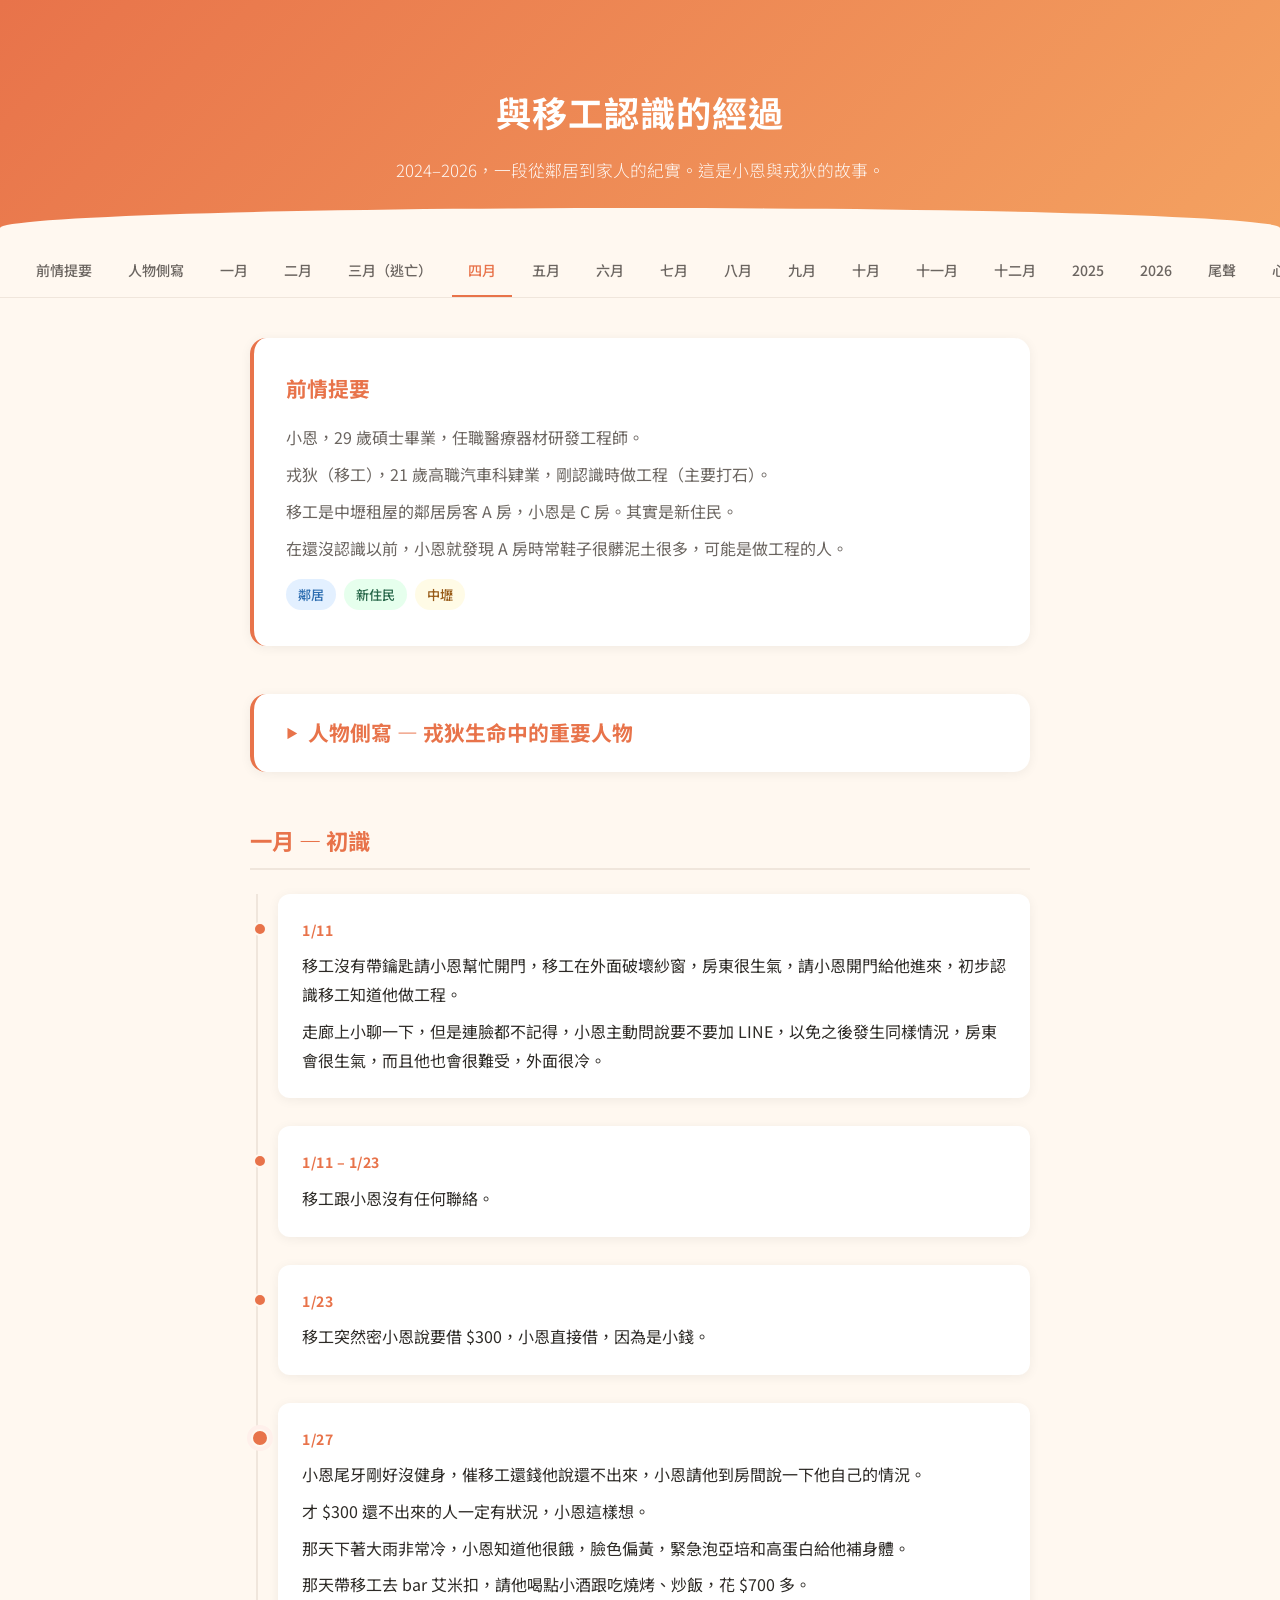
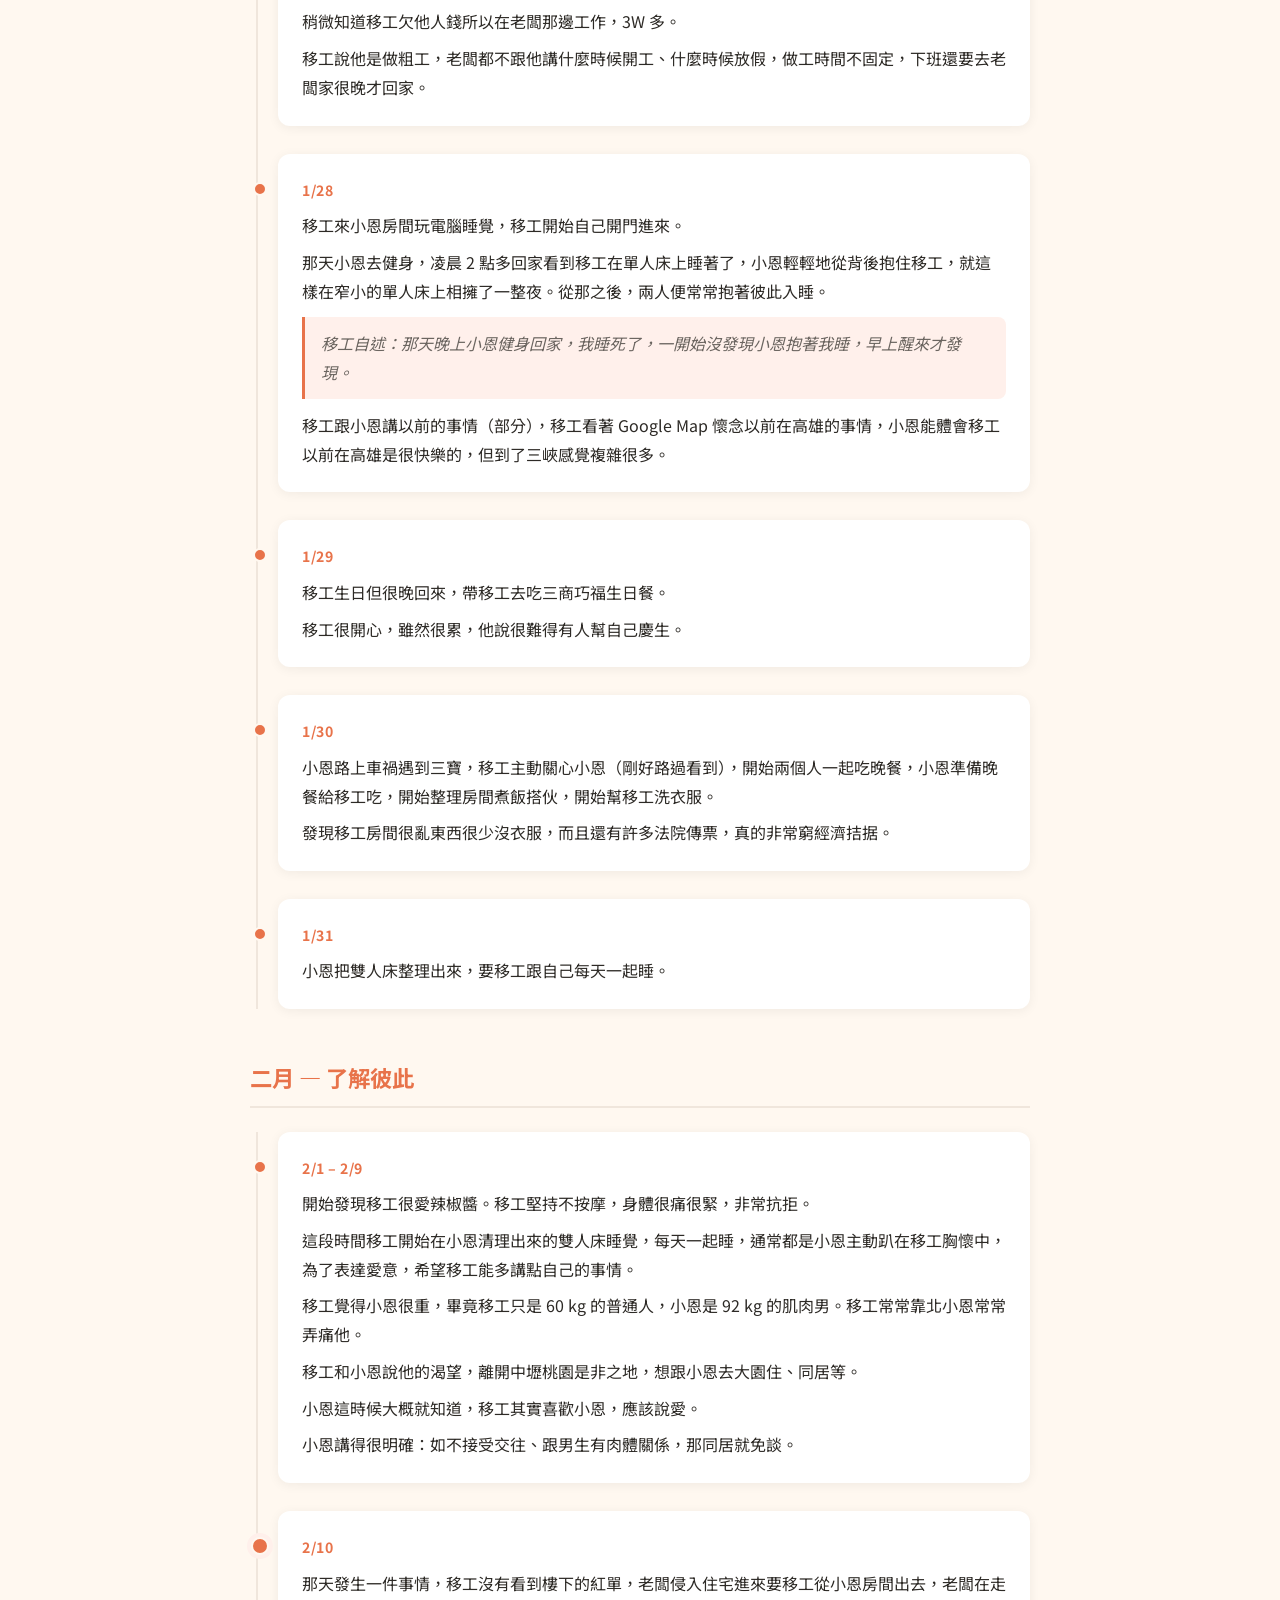
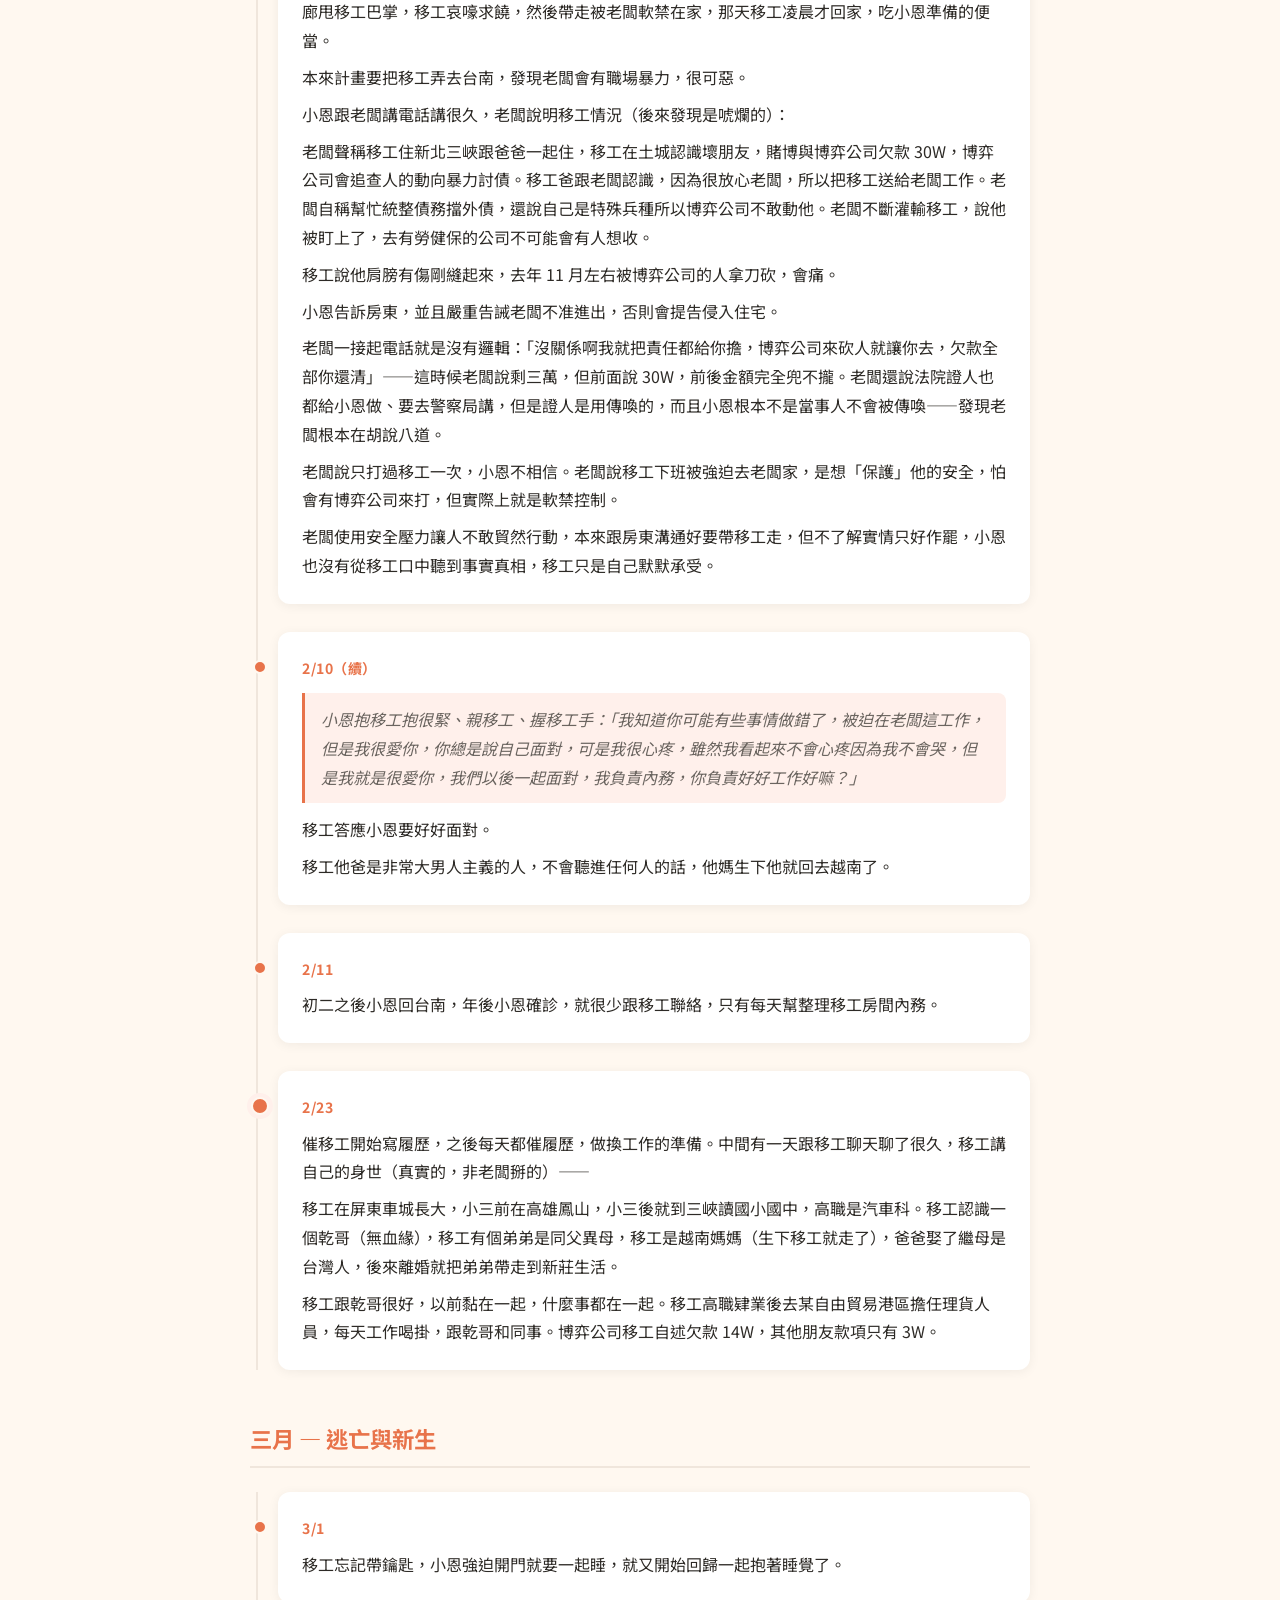
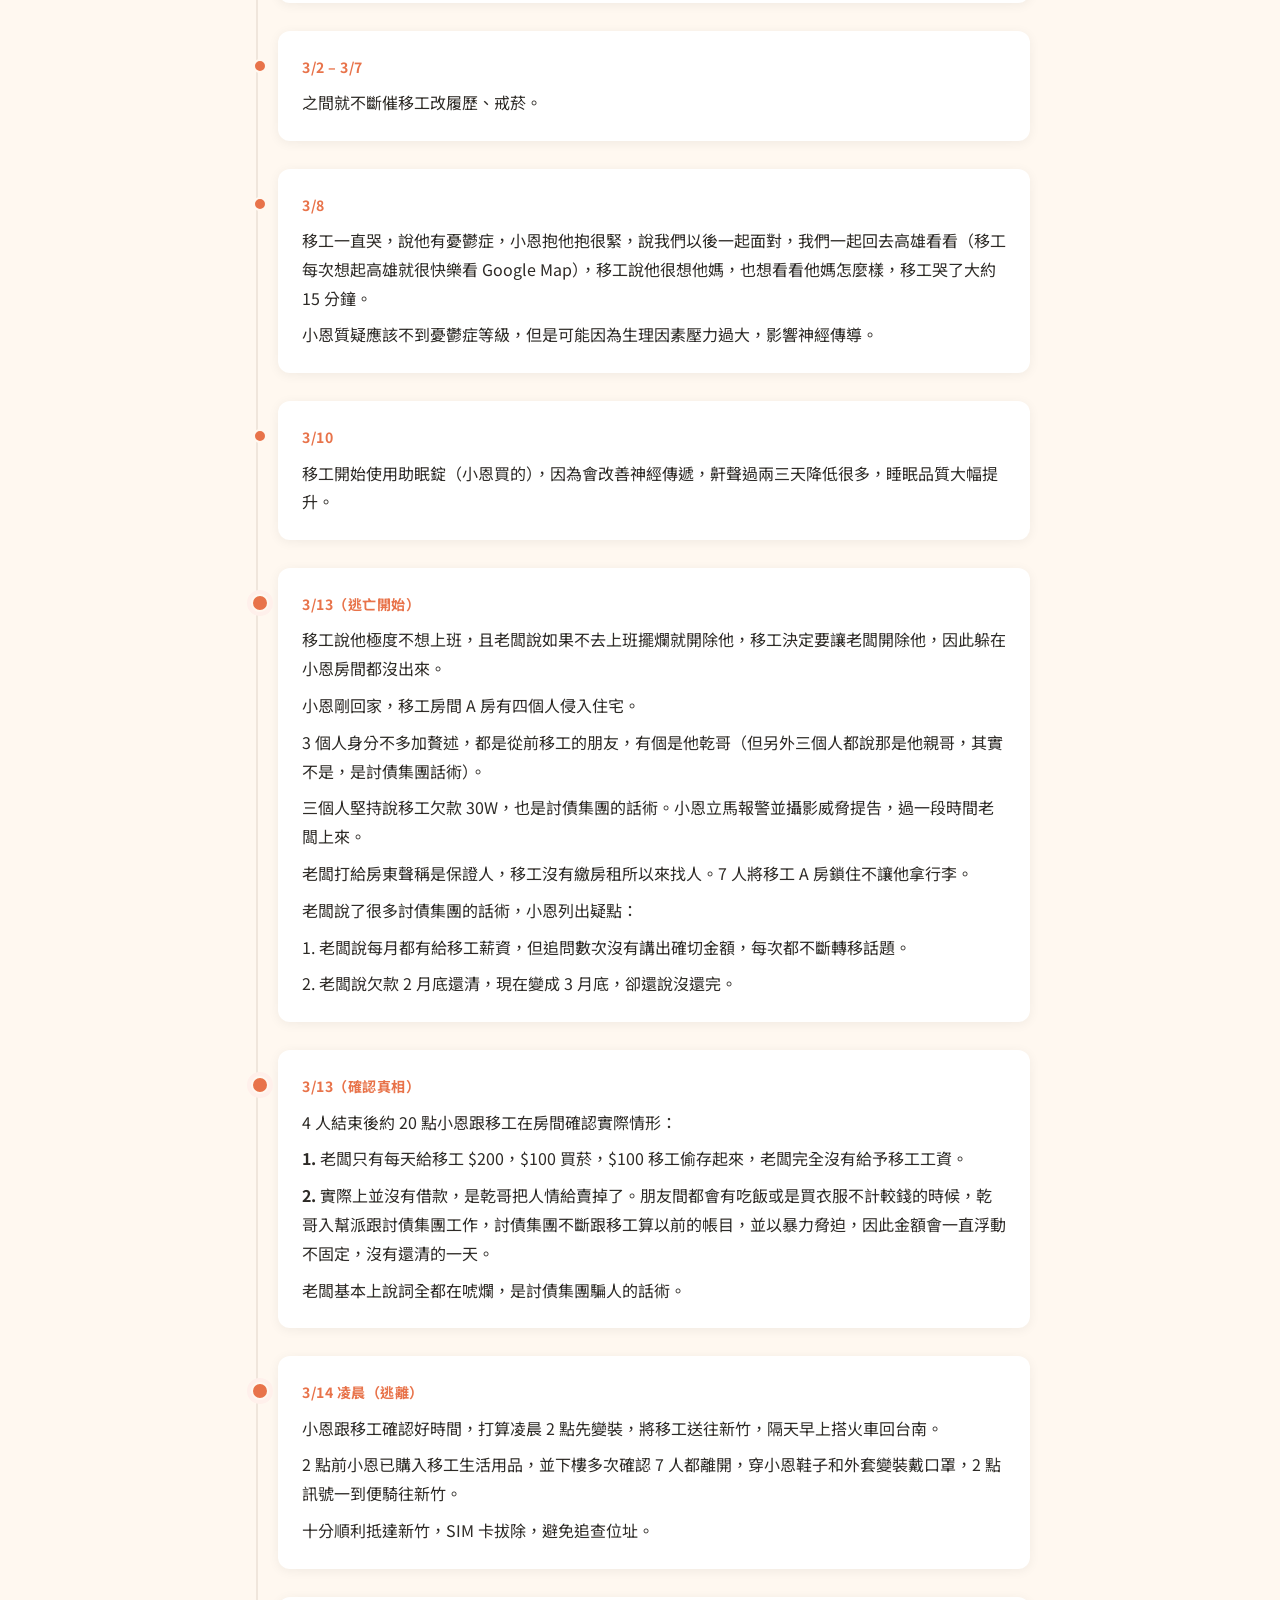
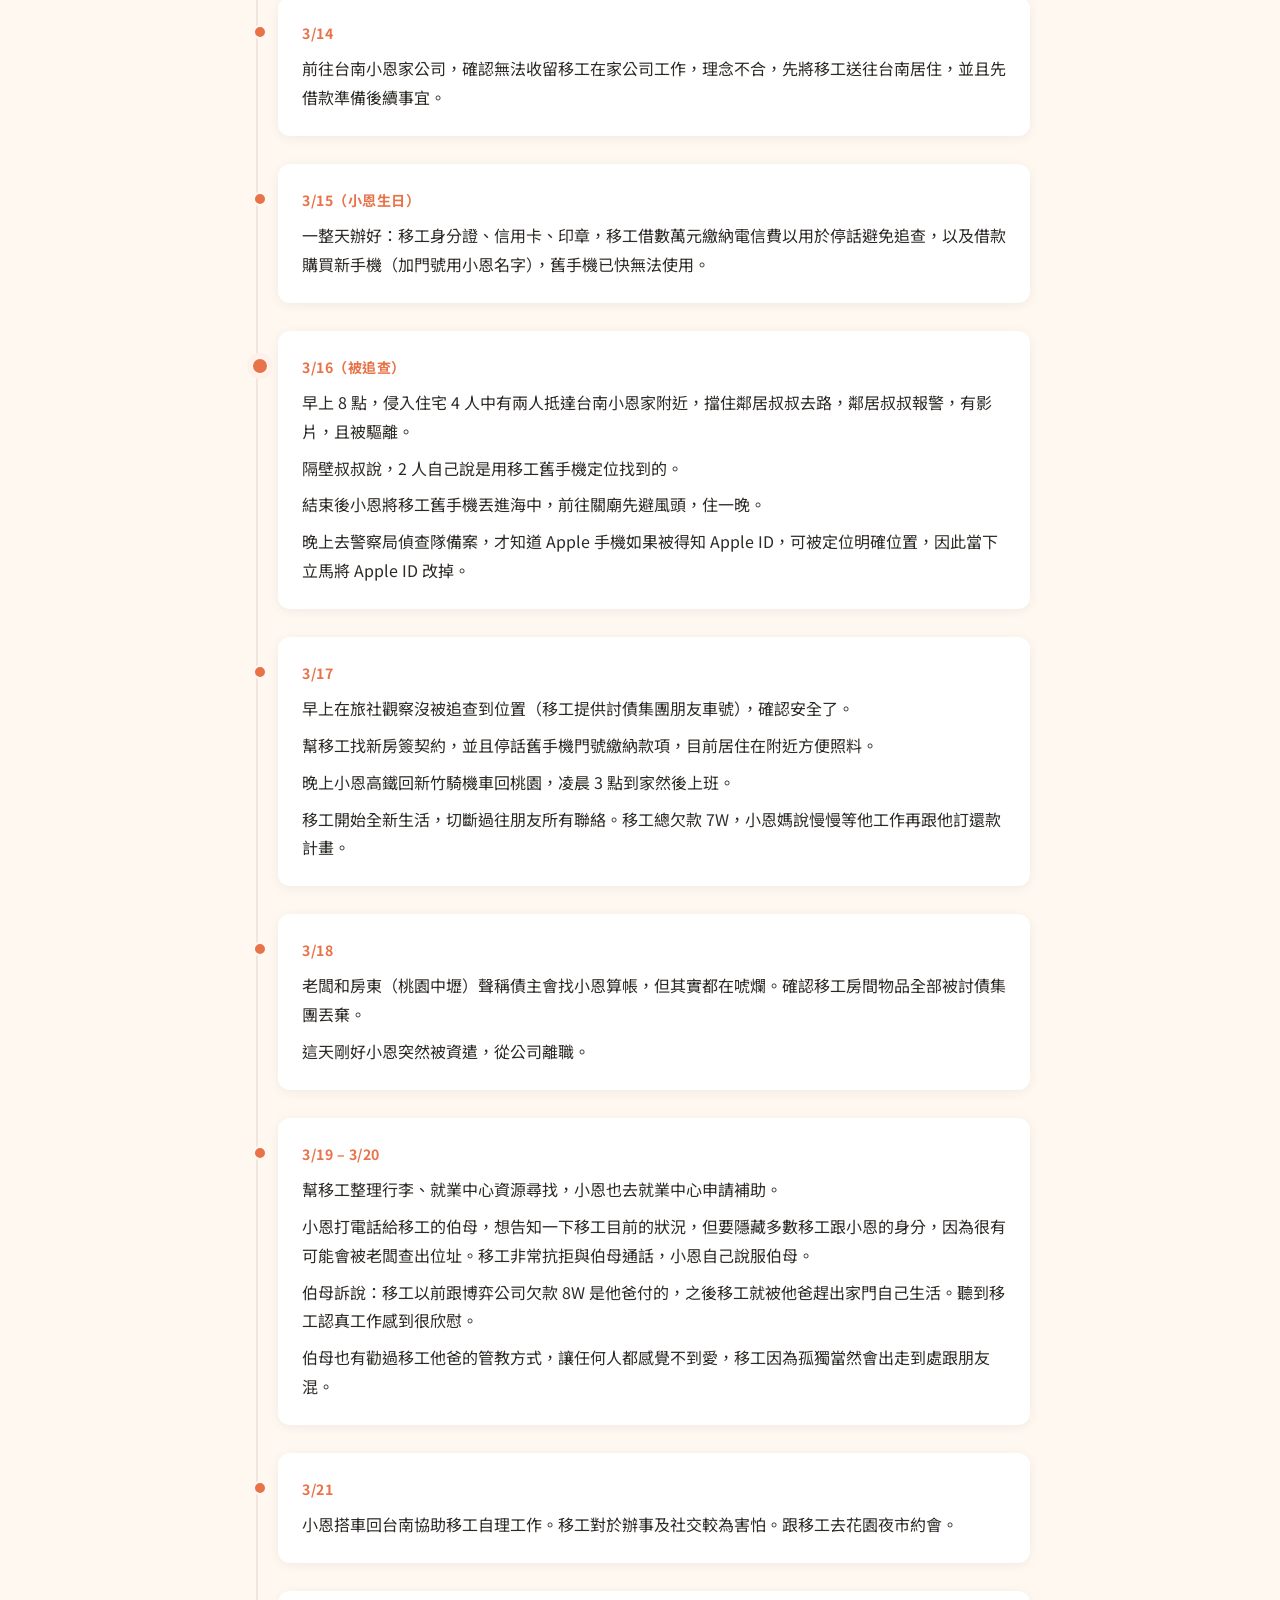
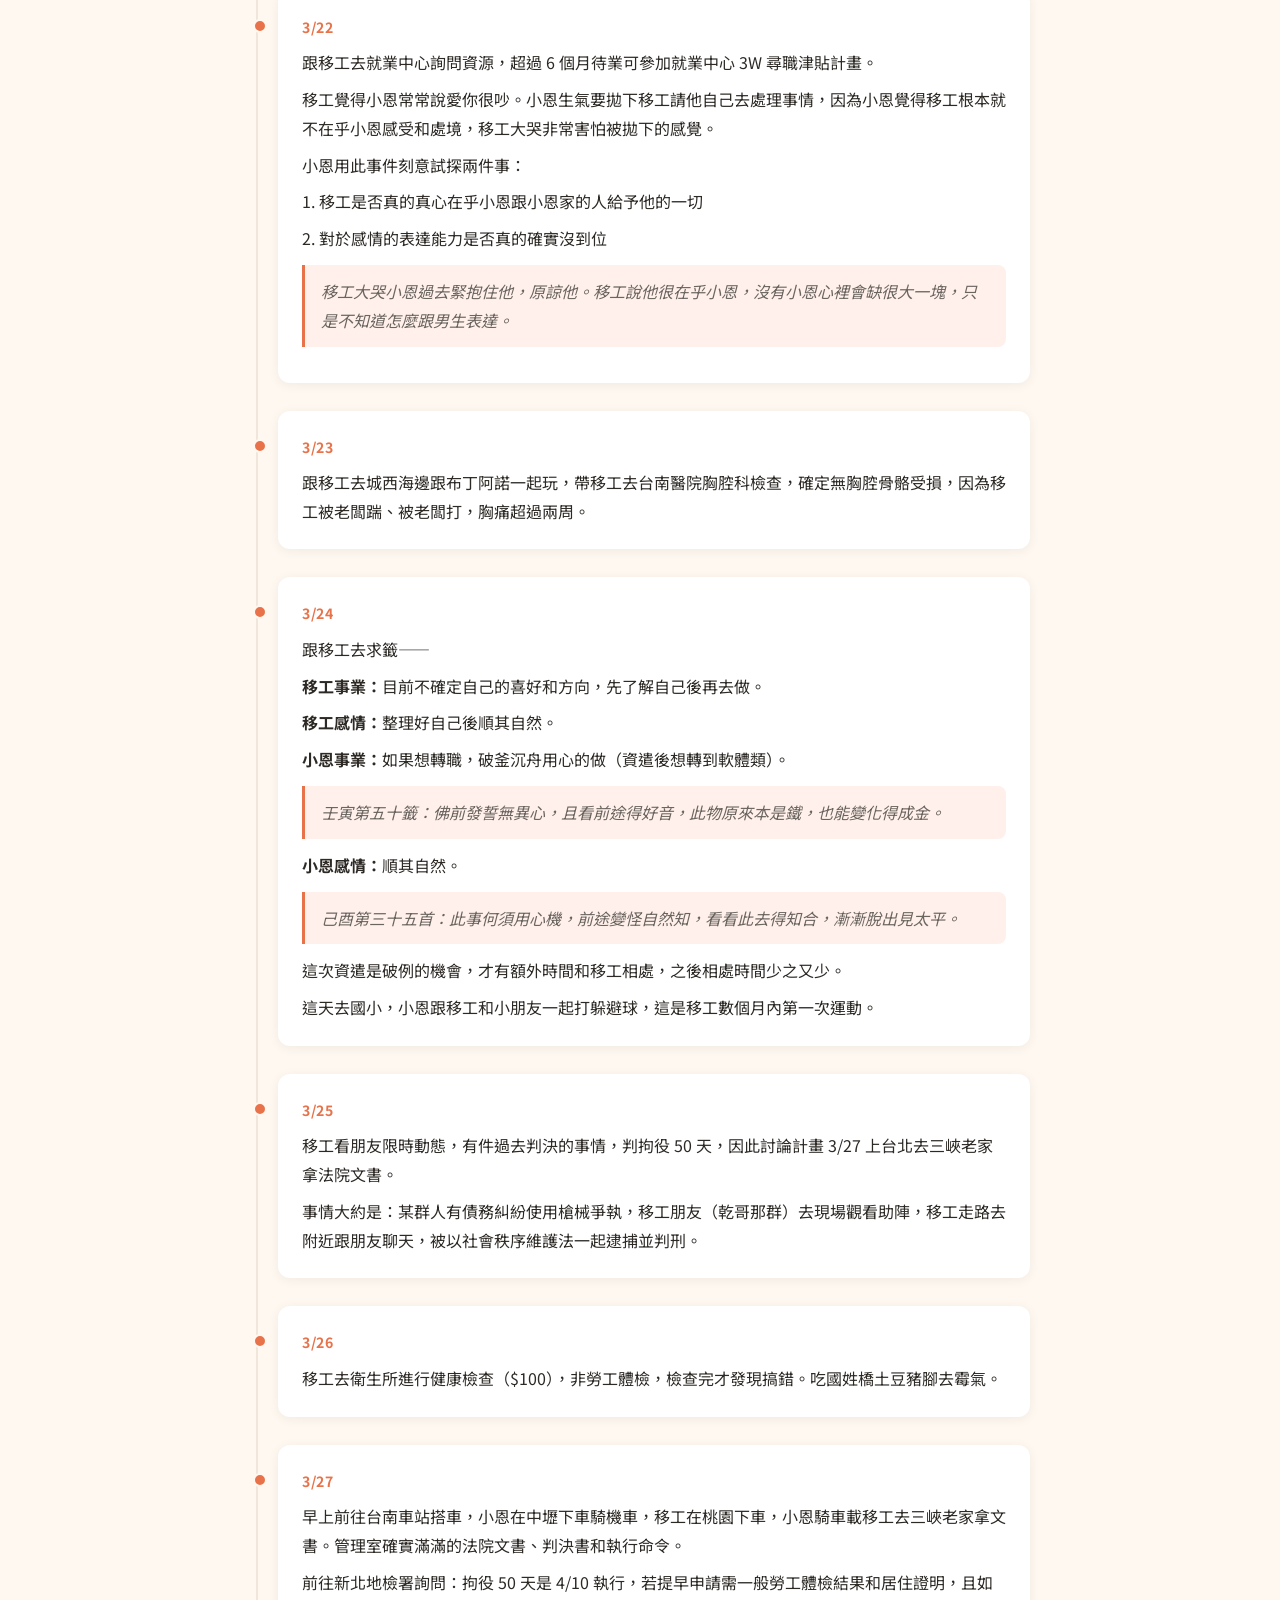
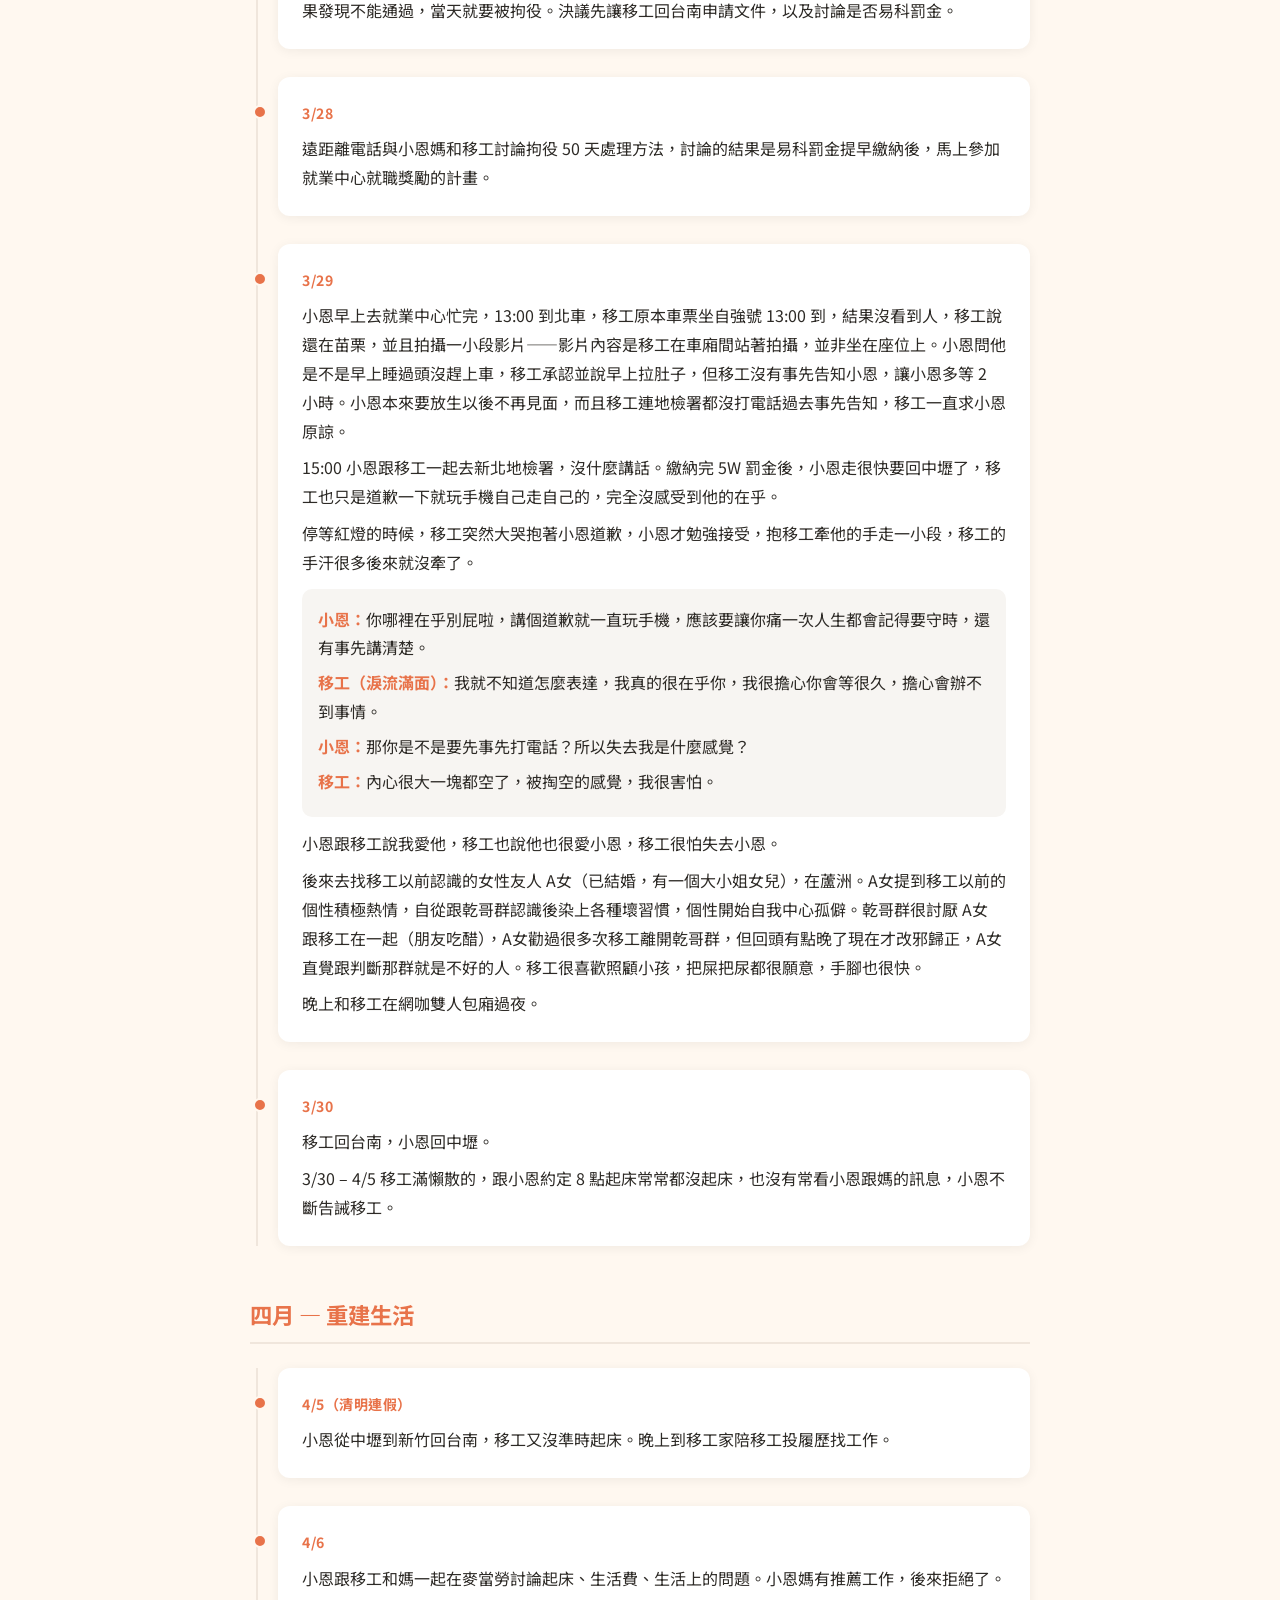
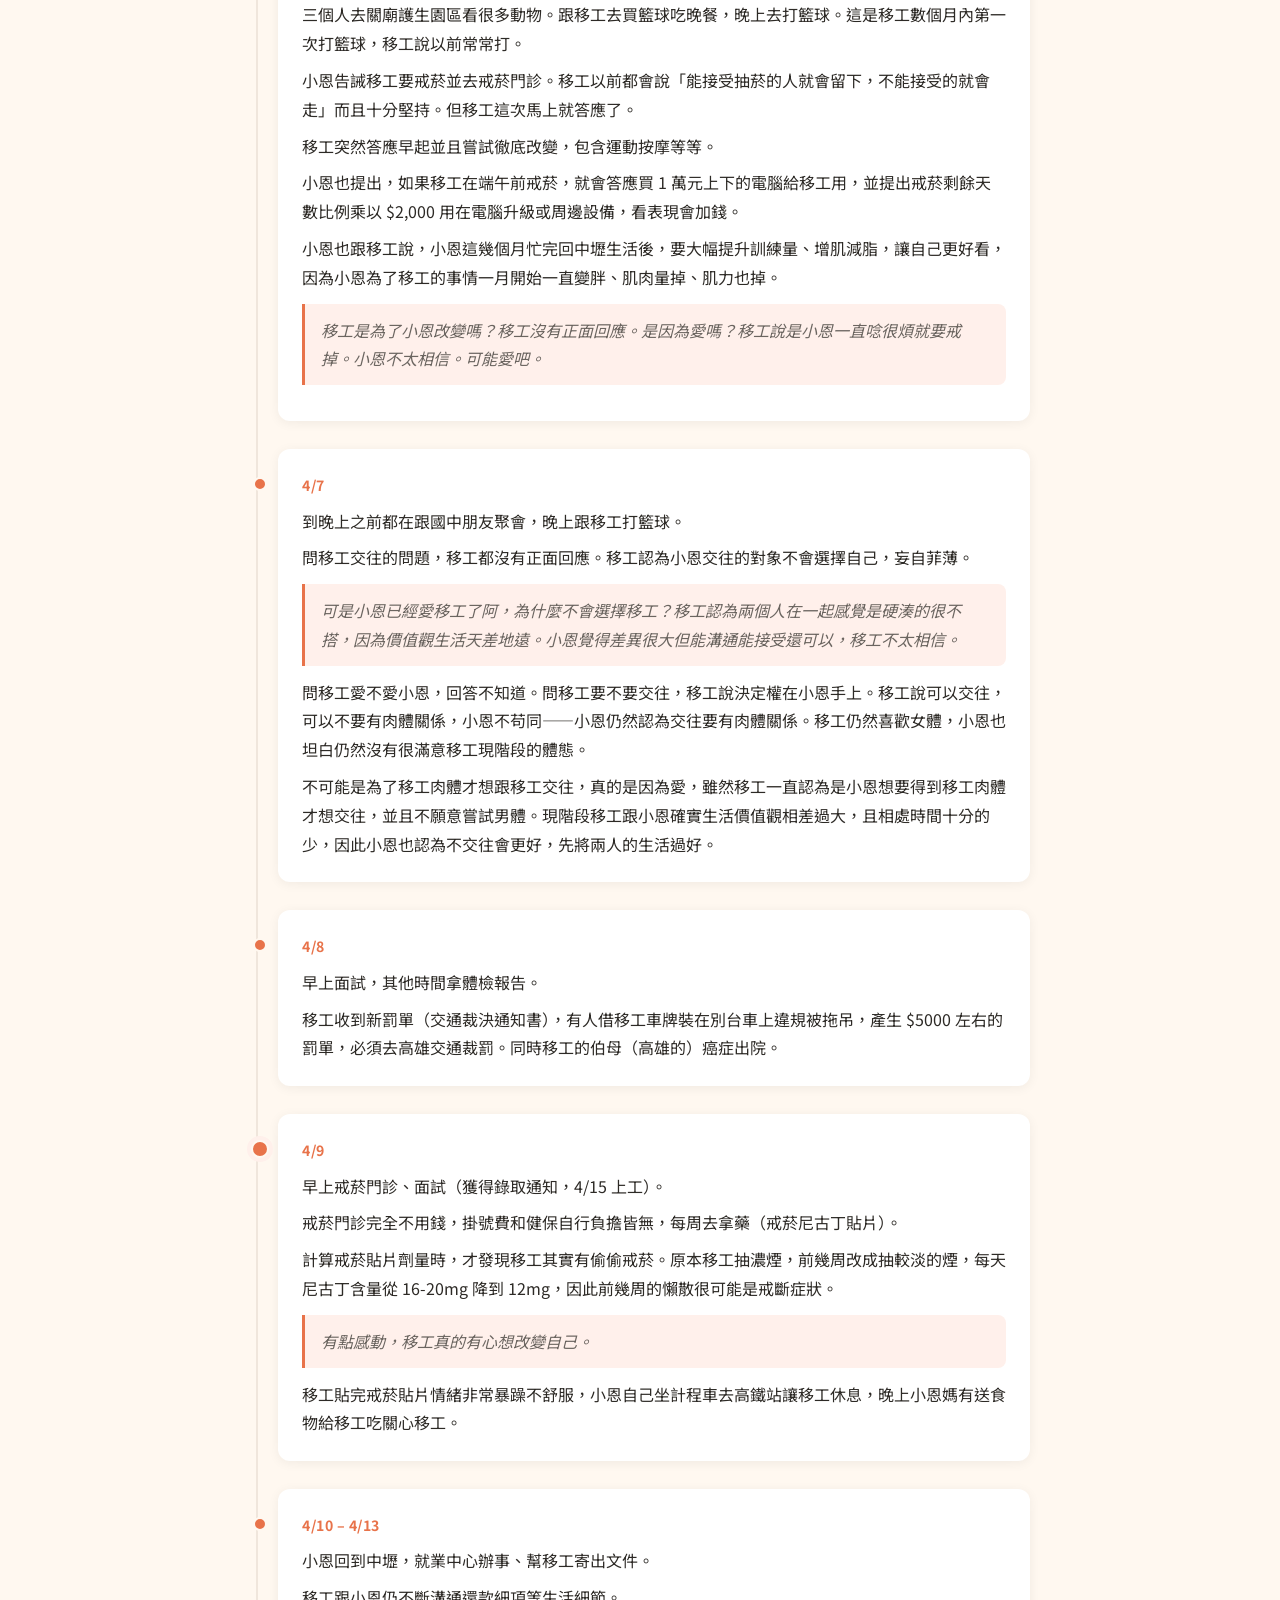
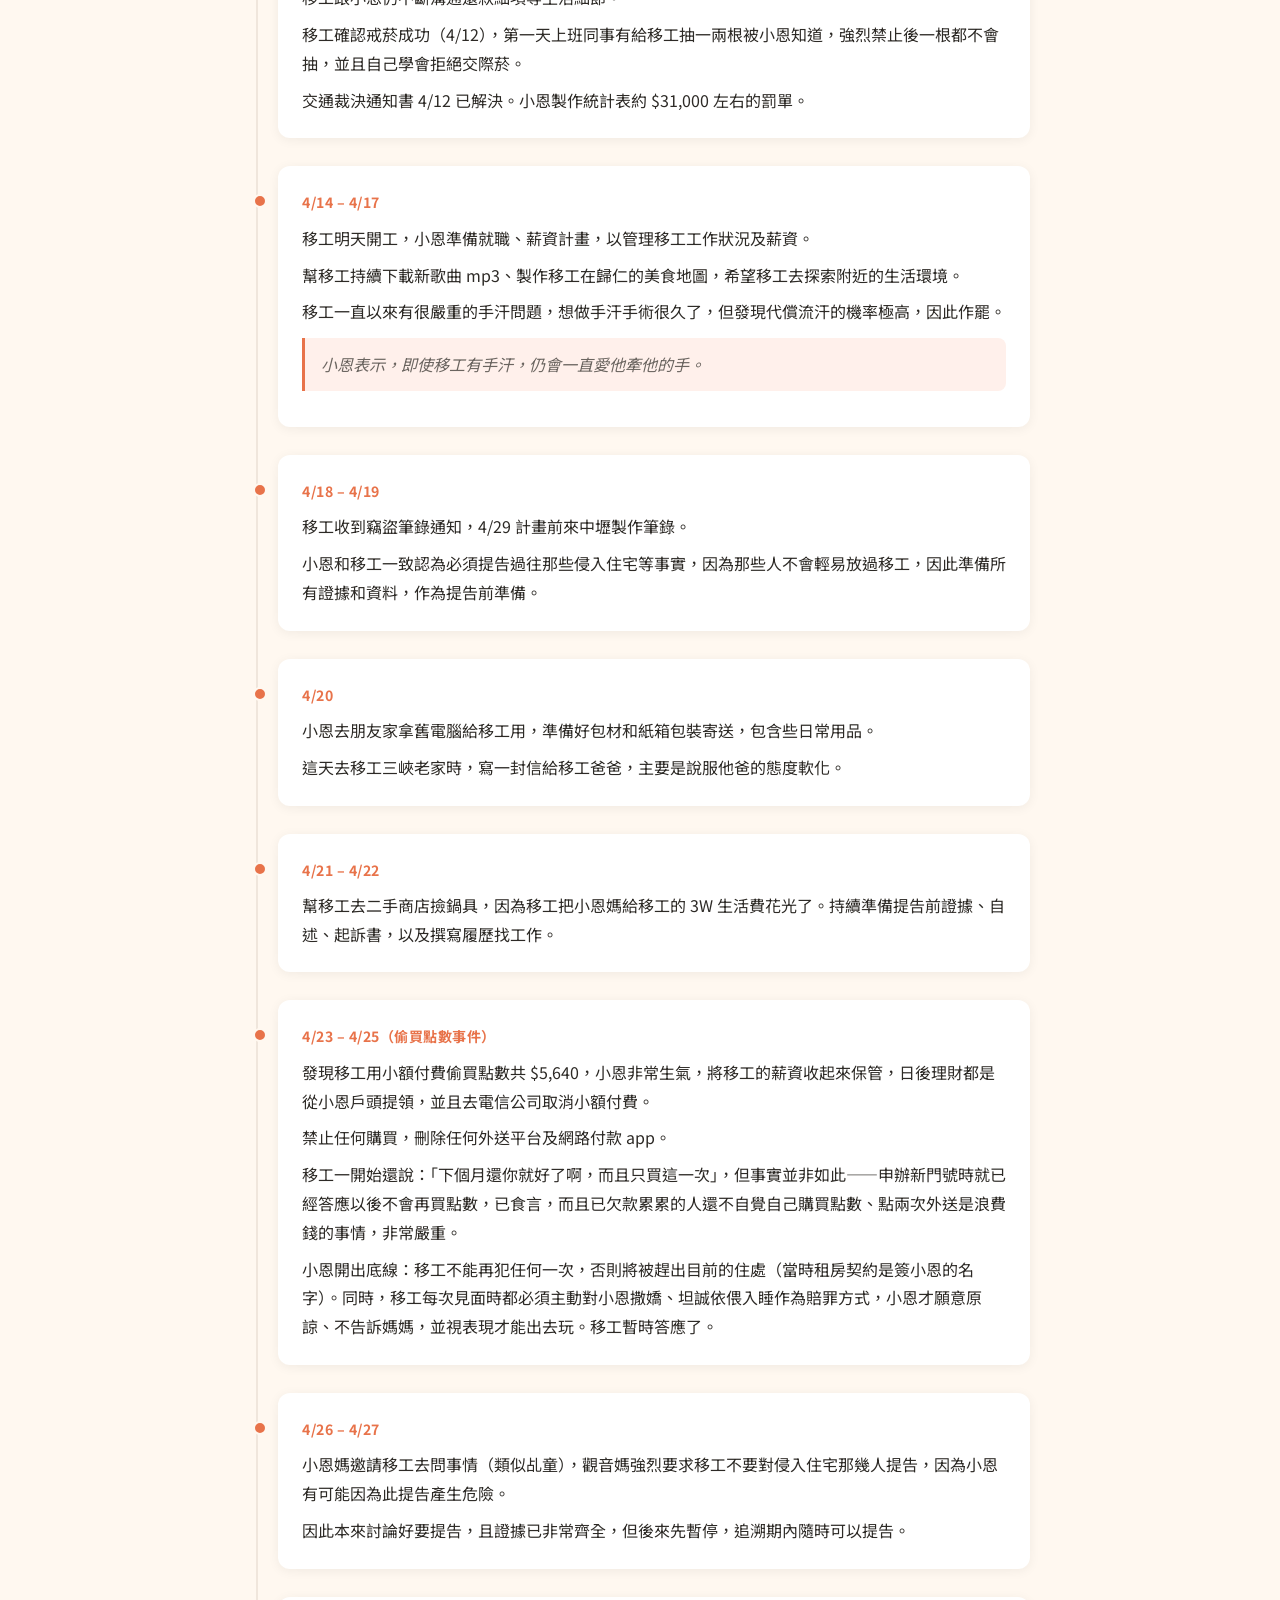
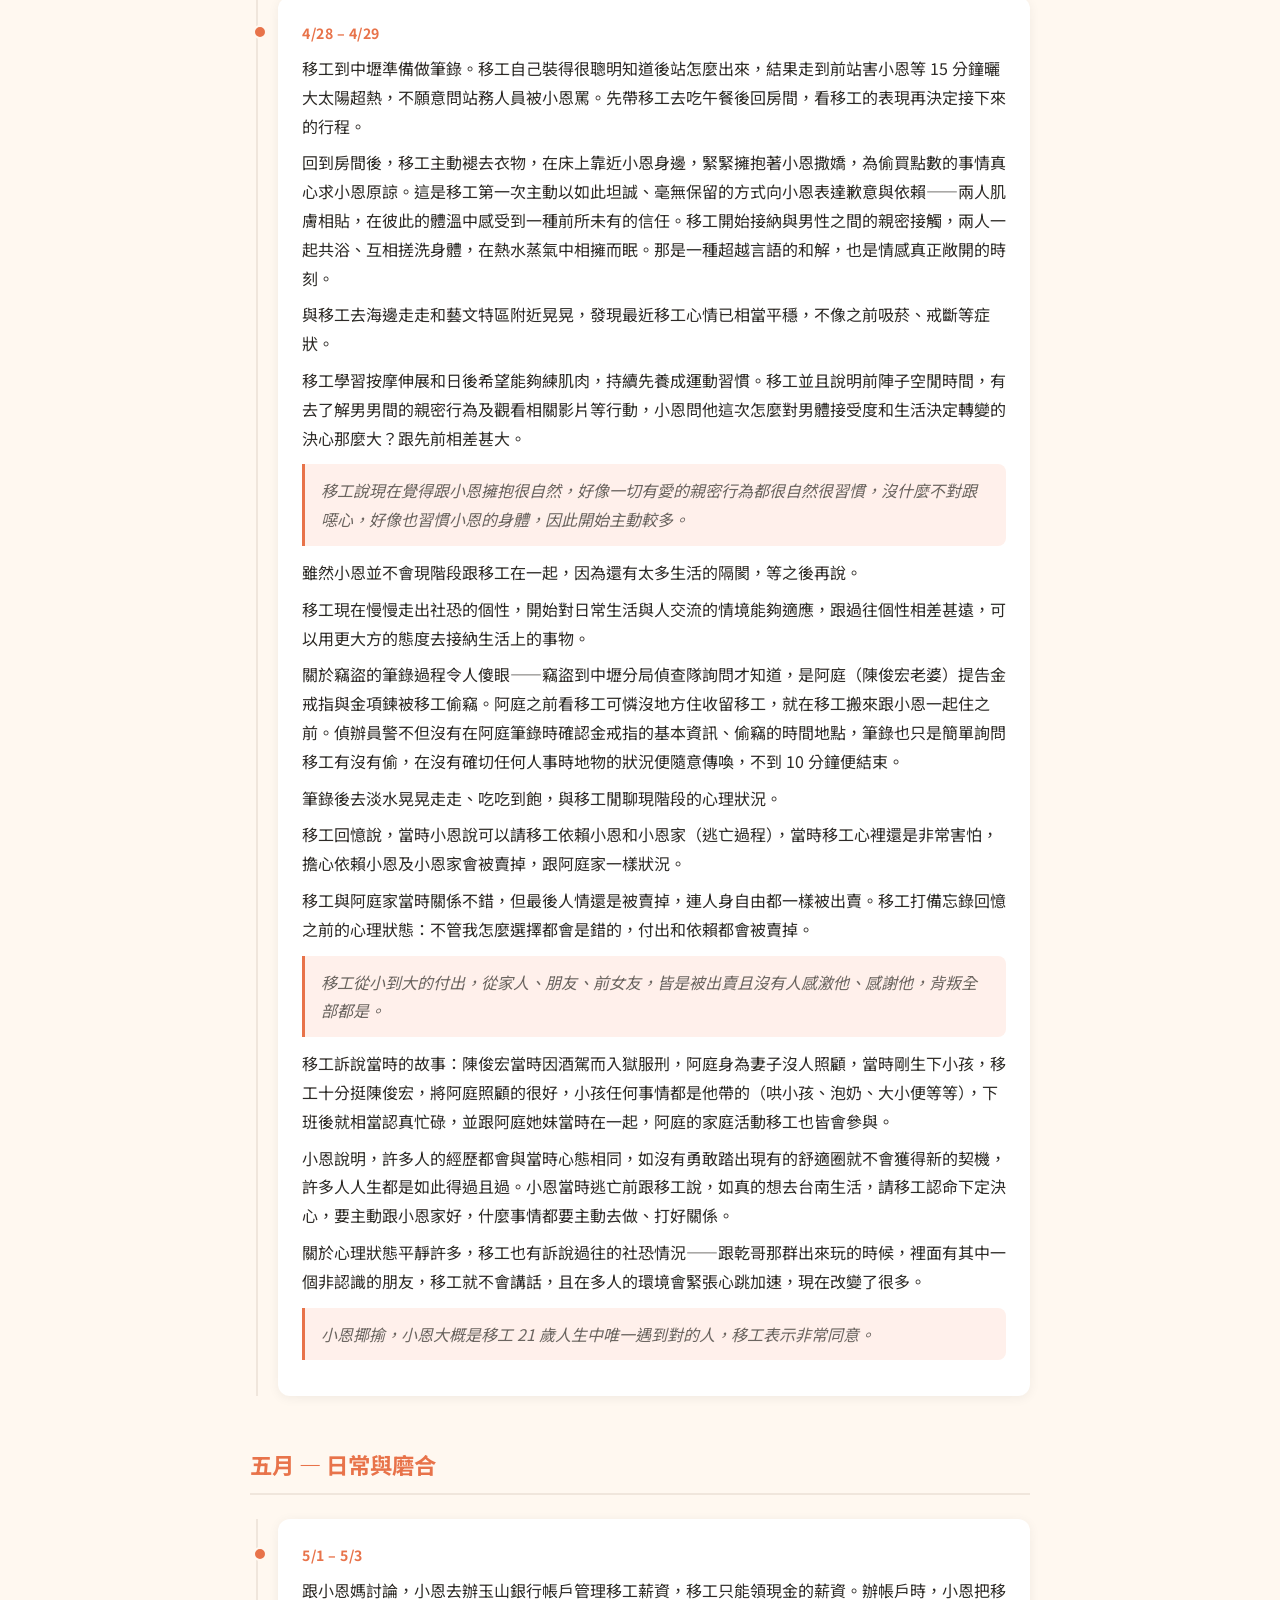
==== commit 62d95257: "更新最新進度" ====
--- a/index.html
+++ b/index.html
@@ -3,7 +3,7 @@
   <head>
     <meta charset="UTF-8" />
     <meta name="viewport" content="width=device-width, initial-scale=1.0" />
-    <title>與移工認識的經過 — 2024 紀實</title>
+    <title>與移工認識的經過 — 2024–2026 紀實</title>
     <link rel="preconnect" href="https://fonts.googleapis.com" />
     <link rel="preconnect" href="https://fonts.gstatic.com" crossorigin />
     <link
@@ -335,6 +335,488 @@
       }
       .back-top.show {
         opacity: 1;
+      }
+
+      /* Collapsible section */
+      .intro-collapsible {
+        margin-bottom: 48px;
+        scroll-margin-top: 60px;
+      }
+      .intro-collapsible summary {
+        cursor: pointer;
+        list-style: none;
+        display: flex;
+        align-items: center;
+        gap: 10px;
+        padding: 20px 32px;
+        background: var(--card);
+        border-radius: 16px 16px 0 0;
+        border-left: 4px solid var(--accent);
+        box-shadow: var(--shadow);
+        font-size: 1.3rem;
+        font-weight: 700;
+        color: var(--accent);
+        user-select: none;
+        transition: border-radius 0.2s;
+      }
+      .intro-collapsible[open] summary {
+        border-radius: 16px 16px 0 0;
+      }
+      .intro-collapsible:not([open]) summary {
+        border-radius: 16px;
+      }
+      .intro-collapsible summary::-webkit-details-marker {
+        display: none;
+      }
+      .intro-collapsible summary::before {
+        content: '▶';
+        font-size: 0.75rem;
+        transition: transform 0.2s;
+        display: inline-block;
+      }
+      .intro-collapsible[open] summary::before {
+        transform: rotate(90deg);
+      }
+      .intro-collapsible .intro-inner {
+        background: var(--card);
+        border-radius: 0 0 16px 16px;
+        padding: 24px 32px 32px;
+        border-left: 4px solid var(--accent);
+        box-shadow: var(--shadow);
+        margin-top: -1px;
+      }
+      .intro-collapsible .intro-inner p {
+        color: var(--text-light);
+        margin-bottom: 8px;
+      }
+      .intro-source-note {
+        display: inline-block;
+        background: var(--tag-red);
+        color: var(--tag-red-text);
+        padding: 6px 14px;
+        border-radius: 8px;
+        font-size: 0.82rem;
+        font-weight: 500;
+        margin-bottom: 16px;
+      }
+
+      /* Profile cards */
+      .profile-grid {
+        display: grid;
+        grid-template-columns: 1fr;
+        gap: 20px;
+        margin-top: 24px;
+      }
+      .profile-card {
+        background: var(--card);
+        border-radius: 14px;
+        padding: 24px;
+        box-shadow: var(--shadow);
+        border-top: 4px solid var(--accent);
+        transition: transform 0.2s;
+      }
+      .profile-card:hover {
+        transform: translateY(-2px);
+      }
+      .profile-card .profile-header {
+        display: flex;
+        align-items: center;
+        gap: 12px;
+        margin-bottom: 14px;
+      }
+      .profile-card .profile-icon {
+        font-size: 1.6rem;
+        width: 44px;
+        height: 44px;
+        display: flex;
+        align-items: center;
+        justify-content: center;
+        background: var(--accent-light);
+        border-radius: 50%;
+      }
+      .profile-card .profile-name {
+        font-size: 1.1rem;
+        font-weight: 700;
+        color: var(--accent);
+      }
+      .profile-card .profile-role {
+        font-size: 0.82rem;
+        color: var(--text-light);
+      }
+      .profile-card .profile-body p {
+        color: var(--text);
+        margin-bottom: 8px;
+      }
+      .profile-card .profile-body p:last-child {
+        margin-bottom: 0;
+      }
+      .profile-note {
+        background: #f7f5f2;
+        padding: 12px 16px;
+        border-radius: 8px;
+        margin-top: 10px;
+        font-size: 0.92rem;
+        color: var(--text-light);
+      }
+      .profile-timeline-note {
+        display: inline-block;
+        padding: 3px 10px;
+        border-radius: 16px;
+        font-size: 0.78rem;
+        font-weight: 500;
+        background: var(--tag-yellow);
+        color: var(--tag-yellow-text);
+        margin-top: 6px;
+      }
+
+      /* Analysis section */
+      .analysis-section {
+        margin-top: 60px;
+        padding-top: 48px;
+        border-top: 3px dashed var(--border);
+        scroll-margin-top: 60px;
+      }
+      .analysis-badge {
+        display: inline-flex;
+        align-items: center;
+        gap: 6px;
+        background: var(--tag-blue);
+        color: var(--tag-blue-text);
+        padding: 6px 14px;
+        border-radius: 20px;
+        font-size: 0.82rem;
+        font-weight: 500;
+        margin-bottom: 20px;
+      }
+      .analysis-disclaimer {
+        background: var(--tag-yellow);
+        color: var(--tag-yellow-text);
+        padding: 14px 20px;
+        border-radius: 10px;
+        font-size: 0.85rem;
+        margin-bottom: 28px;
+        line-height: 1.7;
+      }
+      .analysis-card {
+        background: var(--card);
+        border-radius: 14px;
+        padding: 28px;
+        box-shadow: var(--shadow);
+        margin-bottom: 24px;
+        border-left: 4px solid #4299e1;
+      }
+      .analysis-card h3 {
+        font-size: 1.1rem;
+        font-weight: 700;
+        color: #2b6cb0;
+        margin-bottom: 16px;
+        display: flex;
+        align-items: center;
+        gap: 8px;
+      }
+      .analysis-card p {
+        color: var(--text);
+        margin-bottom: 10px;
+      }
+      .analysis-table {
+        width: 100%;
+        border-collapse: separate;
+        border-spacing: 0;
+        border-radius: 10px;
+        overflow: hidden;
+        margin: 14px 0;
+        font-size: 0.92rem;
+      }
+      .analysis-table thead th {
+        background: #ebf4ff;
+        color: #2b6cb0;
+        padding: 12px 16px;
+        text-align: left;
+        font-weight: 600;
+        border-bottom: 2px solid #bee3f8;
+      }
+      .analysis-table tbody td {
+        padding: 11px 16px;
+        border-bottom: 1px solid var(--border);
+        color: var(--text);
+        vertical-align: top;
+      }
+      .analysis-table tbody tr:last-child td {
+        border-bottom: none;
+      }
+      .analysis-table tbody tr:nth-child(even) {
+        background: #f7fafc;
+      }
+      .analysis-table tbody tr:hover {
+        background: #ebf8ff;
+      }
+      .cycle-flow {
+        display: flex;
+        flex-wrap: wrap;
+        gap: 0;
+        align-items: center;
+        justify-content: center;
+        margin: 20px 0;
+      }
+      .cycle-step {
+        background: var(--card);
+        border: 2px solid #bee3f8;
+        border-radius: 12px;
+        padding: 14px 18px;
+        text-align: center;
+        min-width: 130px;
+        max-width: 180px;
+        box-shadow: 0 1px 4px rgba(0, 0, 0, 0.05);
+      }
+      .cycle-step .step-num {
+        font-size: 0.72rem;
+        font-weight: 700;
+        color: #4299e1;
+        text-transform: uppercase;
+        margin-bottom: 4px;
+      }
+      .cycle-step .step-title {
+        font-weight: 600;
+        color: #2d3748;
+        font-size: 0.9rem;
+        margin-bottom: 3px;
+      }
+      .cycle-step .step-desc {
+        font-size: 0.78rem;
+        color: var(--text-light);
+      }
+      .cycle-arrow {
+        font-size: 1.3rem;
+        color: #a0aec0;
+        padding: 0 4px;
+      }
+      .prognosis-split {
+        display: grid;
+        grid-template-columns: 1fr 1fr;
+        gap: 16px;
+        margin-top: 14px;
+      }
+      .prognosis-box {
+        border-radius: 10px;
+        padding: 18px;
+        font-size: 0.88rem;
+      }
+      .prognosis-box.negative {
+        background: var(--tag-red);
+        border: 1px solid #fed7d7;
+      }
+      .prognosis-box.negative h4 {
+        color: var(--tag-red-text);
+        margin-bottom: 8px;
+        font-size: 0.92rem;
+      }
+      .prognosis-box.positive {
+        background: var(--tag-green);
+        border: 1px solid #c6f6d5;
+      }
+      .prognosis-box.positive h4 {
+        color: var(--tag-green-text);
+        margin-bottom: 8px;
+        font-size: 0.92rem;
+      }
+      .prognosis-box ul {
+        padding-left: 18px;
+        color: var(--text);
+      }
+      .prognosis-box ul li {
+        margin-bottom: 5px;
+      }
+      .analysis-conclusion {
+        background: linear-gradient(135deg, #ebf4ff 0%, #f0fff4 100%);
+        border-radius: 14px;
+        padding: 28px;
+        margin-top: 24px;
+        border: 1px solid #bee3f8;
+      }
+      .analysis-conclusion h3 {
+        color: #2b6cb0;
+        margin-bottom: 12px;
+        font-size: 1.1rem;
+      }
+      .analysis-conclusion p {
+        color: var(--text);
+        margin-bottom: 10px;
+      }
+      .analysis-conclusion p:last-child {
+        margin-bottom: 0;
+      }
+      /* Version toggle */
+      .version-toggle {
+        display: flex;
+        align-items: center;
+        justify-content: center;
+        gap: 14px;
+        margin-bottom: 28px;
+        padding: 16px;
+        background: var(--card);
+        border-radius: 12px;
+        box-shadow: var(--shadow);
+      }
+      .version-toggle-label {
+        font-size: 0.88rem;
+        font-weight: 600;
+        cursor: pointer;
+        padding: 8px 18px;
+        border-radius: 24px;
+        transition: all 0.3s;
+        user-select: none;
+      }
+      .version-toggle-label.neutral {
+        color: #2b6cb0;
+        background: #ebf4ff;
+      }
+      .version-toggle-label.savage {
+        color: #9b2c2c;
+        background: #fff5f5;
+      }
+      .version-toggle-label.ultimate {
+        color: #1a1a2e;
+        background: #e2e8f0;
+      }
+      .version-toggle-label.active.neutral {
+        background: #2b6cb0;
+        color: white;
+        box-shadow: 0 2px 8px rgba(43, 108, 176, 0.3);
+      }
+      .version-toggle-label.active.savage {
+        background: #c53030;
+        color: white;
+        box-shadow: 0 2px 8px rgba(197, 48, 48, 0.3);
+      }
+      .version-toggle-label.active.ultimate {
+        background: #1a1a2e;
+        color: #f6e05e;
+        box-shadow: 0 2px 12px rgba(26, 26, 46, 0.5);
+      }
+      .analysis-card.savage-card {
+        border-left-color: #c53030;
+      }
+      .analysis-card.savage-card h3 {
+        color: #9b2c2c;
+      }
+      .analysis-table.savage-table thead th {
+        background: #fff5f5;
+        color: #9b2c2c;
+        border-bottom-color: #fed7d7;
+      }
+      .analysis-table.savage-table tbody tr:nth-child(even) {
+        background: #fffafa;
+      }
+      .analysis-table.savage-table tbody tr:hover {
+        background: #fff5f5;
+      }
+      .savage-conclusion {
+        background: linear-gradient(135deg, #fff5f5 0%, #fffaf0 100%);
+        border-radius: 14px;
+        padding: 28px;
+        margin-top: 24px;
+        border: 1px solid #fed7d7;
+      }
+      .savage-conclusion h3 {
+        color: #9b2c2c;
+        margin-bottom: 12px;
+        font-size: 1.1rem;
+      }
+      .savage-conclusion p {
+        color: var(--text);
+        margin-bottom: 10px;
+      }
+      .savage-conclusion p:last-child {
+        margin-bottom: 0;
+      }
+      .savage-highlight {
+        background: #fff5f5;
+        border-left: 3px solid #c53030;
+        padding: 12px 16px;
+        margin: 12px 0;
+        border-radius: 0 8px 8px 0;
+        color: #9b2c2c;
+        font-weight: 500;
+      }
+      /* Ultimate savage version */
+      .analysis-card.ultimate-card {
+        border-left-color: #1a1a2e;
+        background: #0f0f1a;
+        color: #e2e8f0;
+      }
+      .analysis-card.ultimate-card h3 {
+        color: #f6e05e;
+      }
+      .analysis-card.ultimate-card p {
+        color: #cbd5e0;
+      }
+      .analysis-table.ultimate-table {
+        border: 1px solid #2d3748;
+      }
+      .analysis-table.ultimate-table thead th {
+        background: #1a1a2e;
+        color: #f6e05e;
+        border-bottom-color: #2d3748;
+      }
+      .analysis-table.ultimate-table tbody td {
+        background: #0f0f1a;
+        color: #e2e8f0;
+        border-bottom-color: #2d3748;
+      }
+      .analysis-table.ultimate-table tbody tr:nth-child(even) td {
+        background: #1a1a2e;
+      }
+      .analysis-table.ultimate-table tbody tr:hover td {
+        background: #2d3748;
+      }
+      .ultimate-conclusion {
+        background: linear-gradient(135deg, #1a1a2e 0%, #2d1f3d 100%);
+        border-radius: 14px;
+        padding: 28px;
+        margin-top: 24px;
+        border: 1px solid #4a3860;
+      }
+      .ultimate-conclusion h3 {
+        color: #f6e05e;
+        margin-bottom: 12px;
+        font-size: 1.1rem;
+      }
+      .ultimate-conclusion p {
+        color: #e2e8f0;
+        margin-bottom: 10px;
+      }
+      .ultimate-conclusion p:last-child {
+        margin-bottom: 0;
+      }
+      .ultimate-highlight {
+        background: #1a1a2e;
+        border-left: 3px solid #f6e05e;
+        padding: 12px 16px;
+        margin: 12px 0;
+        border-radius: 0 8px 8px 0;
+        color: #f6e05e;
+        font-weight: 500;
+      }
+      .ultimate-highlight strong {
+        color: #fc8181;
+      }
+
+      @media (max-width: 640px) {
+        .prognosis-split {
+          grid-template-columns: 1fr;
+        }
+        .cycle-flow {
+          flex-direction: column;
+        }
+        .cycle-arrow {
+          transform: rotate(90deg);
+        }
+        .analysis-card {
+          padding: 20px;
+        }
+        .version-toggle {
+          flex-wrap: wrap;
+        }
       }
 
       /* RWD */
@@ -377,11 +859,12 @@
 
     <header class="hero">
       <h1>與移工認識的經過</h1>
-      <p>2024 年，一段從鄰居到家人的紀實。這是小恩與戎狄的故事。</p>
+      <p>2024–2026，一段從鄰居到家人的紀實。這是小恩與戎狄的故事。</p>
     </header>
 
     <nav class="nav-bar" id="nav">
       <a href="#intro">前情提要</a>
+      <a href="#profiles">人物側寫</a>
       <a href="#jan">一月</a>
       <a href="#feb">二月</a>
       <a href="#mar">三月（逃亡）</a>
@@ -397,6 +880,7 @@
       <a href="#y2025">2025</a>
       <a href="#y2026">2026</a>
       <a href="#end">尾聲</a>
+      <a href="#analysis">心理分析</a>
     </nav>
 
     <main class="container">
@@ -418,6 +902,271 @@
           </div>
         </div>
       </section>
+
+      <!-- 人物側寫 (收合) -->
+      <details class="intro-collapsible" id="profiles">
+        <summary>人物側寫 — 戎狄生命中的重要人物</summary>
+        <div
+          class="intro-inner"
+          style="border-left-color: var(--accent); padding-top: 16px"
+        >
+          <div class="intro-source-note">
+            ⚠ 以下為戎狄自述過去的事情，或是小恩的跡象觀察（2024-01
+            認識戎狄以前發生的事情）
+          </div>
+          <p style="color: var(--text-light); margin-bottom: 16px">
+            在認識小恩之前，戎狄的人生已經歷過許多重要的人。以下側寫補齊了他過往的人物故事線，幫助理解這段故事的全貌。
+          </p>
+
+          <div class="profile-grid">
+            <!-- 戎狄爸 -->
+            <div class="profile-card">
+              <div class="profile-header">
+                <div class="profile-icon">👨</div>
+                <div>
+                  <div class="profile-name">戎狄爸</div>
+                  <div class="profile-role">嚴厲的父親 / 追求穩定的人</div>
+                </div>
+              </div>
+              <div class="profile-body">
+                <p>
+                  戎狄爸很早以前就管得非常嚴厲。據戎狄口述，他被限制只能在三峽市區活動，每天長時間待在家裡悶著——沒有原因，他爸也沒有催他念書。戎狄
+                  17 歲以前都這樣過生活。
+                </p>
+                <p>
+                  他爸是個追求穩定的人，以前到現在工作就是做防火門（在三峽），時常去宮廟拜拜。
+                </p>
+                <p>
+                  17 歲那年，戎狄被趕出家門——因為他爸幫他還了 $80,000
+                  的賭債（黑道到家上門討債），加上戎狄結交乾哥那群朋友（都是黑道份子），他爸忍無可忍。
+                </p>
+                <div class="profile-note">
+                  <strong>伯母也有勸過：</strong
+                  >戎狄他爸的管教方式，讓任何人都感覺不到愛。戎狄因為孤獨，當然會出走到處跟朋友混。但他爸並沒有家暴或特別誇張地對待他——只是那種沉重的、不懂表達的父愛。
+                </div>
+              </div>
+            </div>
+
+            <!-- 戎狄姊 / 阿ㄇ -->
+            <div class="profile-card">
+              <div class="profile-header">
+                <div class="profile-icon">👩‍👧</div>
+                <div>
+                  <div class="profile-name">戎狄姊 / 阿ㄇ</div>
+                  <div class="profile-role">從小照顧戎狄的家族成員</div>
+                </div>
+              </div>
+              <div class="profile-body">
+                <p>
+                  戎狄姊和阿ㄇ（伯母）從小三以前就在照顧戎狄。他們說以前的戎狄很乖巧很有愛，只是失戀的時候每天都在哭、狂喝酒——聽起來是個敏感纖細的孩子。
+                </p>
+                <p>
+                  他們的家族是很有愛的存在——會幫家族成員顧小孩成長，常帶孩子出去玩陪伴，所以培養出來的孩子都很正常乖巧。這是非常特殊的存在。
+                </p>
+                <p>
+                  小恩跟媽在 2024
+                  年底戎狄要從台南搬回高雄住的時候，才聽他們講了這些事情。
+                </p>
+                <div class="quote">
+                  他姊對戎狄後來很失望，做太多令人失望的事情——包含賭博、法院傳票、不斷借款。2025
+                  年中開始戎狄頻繁跟姊頂嘴，最後姊完全不理他了。
+                </div>
+              </div>
+            </div>
+
+            <!-- 西門前女友 -->
+            <div class="profile-card">
+              <div class="profile-header">
+                <div class="profile-icon">❤️</div>
+                <div>
+                  <div class="profile-name">西門前女友</div>
+                  <div class="profile-role">戎狄最深愛的人</div>
+                </div>
+              </div>
+              <div class="profile-body">
+                <p>
+                  這是戎狄真正傾注全部感情的一段關係。當時戎狄在大園的遠雄國際貿易港區工作，收入不錯，每天下班後都騎機車從大園到西門去找她。
+                </p>
+                <p>
+                  她在西門擺路邊小餐車，家裡原本是賣水餃的。兩人感情非常火熱，從很早就有了極為親密的關係。戎狄那時候拼命工作存錢，發揮從家裡學來的本領，幫她準備便當、照顧得無微不至，並且向她媽媽承諾會好好照顧她、想辦法娶她。
+                </p>
+                <p>
+                  小恩很確定戎狄是真心愛她——從他提起她時的眼神、從前的照片，都能看出他想跟這個女生共築未來。戎狄幾乎整個人都奉獻給了她們家。
+                </p>
+                <div class="quote">
+                  分手的原因令人唏噓——某次跨年，戎狄跟乾哥那群人在一起，她因為有事會晚到。那群人開玩笑慫恿戎狄打電話跟她說分手，戎狄竟然就真的講了分手。然後喝到隔天才醒，接到電話時她已經確定要分手了。問他為什麼不挽回？他說拉不下面子。
+                </div>
+                <p>
+                  之後戎狄跑去高雄，大約兩三個月，幾乎每天都在喝酒消沉。但他還是選擇逃避。
+                </p>
+                <span class="profile-timeline-note"
+                  >📅 2023-05-29 兩人仍在一起（吻照）</span
+                >
+              </div>
+            </div>
+
+            <!-- 高雄前女友 -->
+            <div class="profile-card">
+              <div class="profile-header">
+                <div class="profile-icon">🪳</div>
+                <div>
+                  <div class="profile-name">高雄前女友</div>
+                  <div class="profile-role">疑似第一任女友</div>
+                </div>
+              </div>
+              <div class="profile-body">
+                <p>
+                  據小恩所知，高雄前女友可能是戎狄的第一任女友。關於這段感情的描述很少。
+                </p>
+                <p>
+                  小恩判斷戎狄並不愛這個女友——他從來沒有跟她提過有關未來的任何事情，只是說她很漂亮。兩人之間也有過親密接觸。
+                </p>
+                <p>分手之後，戎狄在高雄的住處每天都在哭、每天喝酒喝到斷片。</p>
+              </div>
+            </div>
+
+            <!-- 阿庭家 -->
+            <div class="profile-card">
+              <div class="profile-header">
+                <div class="profile-icon">🐖</div>
+                <div>
+                  <div class="profile-name">阿庭家 & 阿庭她妹（草莓）</div>
+                  <div class="profile-role">前寄宿家庭 / 前女友</div>
+                </div>
+              </div>
+              <div class="profile-body">
+                <p>
+                  戎狄透過乾哥那群人認識了阿庭她妹，交往後就搬進阿庭家住。阿庭的老公陳俊宏當時因酒駕入獄，戎狄很挺陳俊宏，承諾會照顧好阿庭和她妹妹。
+                </p>
+                <p>
+                  戎狄每天上班很累，下班還要幫阿庭顧小孩、幫忙做家事和處理各種雜務，非常盡心。兩人也有親密的肉體關係。
+                </p>
+                <div class="profile-note">
+                  <strong>小恩的觀察：</strong
+                  >戎狄並沒有跟草莓談過未來的規劃，所以小恩推測他其實並不愛她。他只是一個極度渴望家庭歸屬感的人——只要有「家」的感覺，他就會毫無保留地付出。這跟他缺乏安全感、渴望家庭的根本成因有關。
+                </div>
+                <span class="profile-timeline-note"
+                  >📅 2023-10 仍住在阿庭家，與草莓交往中</span
+                >
+              </div>
+            </div>
+
+            <!-- 阿庭家決裂 -->
+            <div class="profile-card">
+              <div class="profile-header">
+                <div class="profile-icon">💥</div>
+                <div>
+                  <div class="profile-name">阿庭家決裂</div>
+                  <div class="profile-role">離開阿庭家的導火線</div>
+                </div>
+              </div>
+              <div class="profile-body">
+                <p>
+                  戎狄跟阿庭家的決裂是一件有點詭異的事情——他們突然跟戎狄翻臉。戎狄自述只是一個月沒繳房租所以被趕出去，但小恩不認為事情這麼簡單。
+                </p>
+                <p>
+                  小恩猜測戎狄可能跟他們家借了一些錢或牽扯了其他事情。無論如何，就是因為這次決裂，戎狄才搬到中壢那邊，後來才跟小恩認識。
+                </p>
+                <p>
+                  阿庭基本上跟乾哥是同一群人，所以之後的欠款和討債問題，都是他們一群人一起跟戎狄追討的。
+                </p>
+                <span class="profile-timeline-note"
+                  >📅 2023-11 搬到中壢，2024-01 認識小恩</span
+                >
+              </div>
+            </div>
+
+            <!-- 乾哥 -->
+            <div class="profile-card">
+              <div class="profile-header">
+                <div class="profile-icon">🐒</div>
+                <div>
+                  <div class="profile-name">乾哥（無血緣）</div>
+                  <div class="profile-role">從小到大的摯友 → 討債集團成員</div>
+                </div>
+              </div>
+              <div class="profile-body">
+                <p>
+                  乾哥跟戎狄大約小三時認識，從國小、國中到高職都同班，關係非常緊密。兩人常常做些很白目的事情、只有他們自己懂的梗，整天一起笑。
+                </p>
+                <p>
+                  國小時乾哥就滿照顧戎狄的，國中出去買東西乾哥都會付錢。戎狄在大園工作的那段時間，乾哥很長一陣子沒工作，靠戎狄的薪水支撐兩人的生活。
+                </p>
+                <p>
+                  後來乾哥跟那群人正式加入四海幫——不是只是圍事，而是真的被黑道組織控制。為了在團體裡生存，乾哥將跟戎狄的人情全部出賣，把過往朋友間不計較的吃飯、買衣服等帳目全部翻出來算，跟討債集團一起軟禁戎狄、不斷脅迫繳錢。
+                </p>
+                <div class="quote">
+                  看他們以前的相處，乾哥感覺是個很好相處的人，會搞笑耍白痴。只是價值觀很懦弱——被討債集團拉攏後，面對戎狄被脅迫，他選擇全程默不作聲。為了生活所以連人情都可以出賣，這就是社會底層。
+                </div>
+              </div>
+            </div>
+
+            <!-- 三峽前女友 -->
+            <div class="profile-card">
+              <div class="profile-header">
+                <div class="profile-icon">🙅‍♀️</div>
+                <div>
+                  <div class="profile-name">三峽某前女友</div>
+                  <div class="profile-role">被戎狄不斷污衊的對象</div>
+                </div>
+              </div>
+              <div class="profile-body">
+                <p>
+                  戎狄在三峽有一個前女友，但他一直不斷污衊她，說誰不知道她在三峽名聲很臭。戎狄常說她是「好哥們」，堅持兩人只是曖昧關係（跟他堅持小恩跟他也只是曖昧一樣的說法）。
+                </p>
+                <p>
+                  但事實上，她對戎狄的生活付出不少——幫他辦手機門號繳費、租屋、代墊一些錢，預計有
+                  $20,000
+                  左右。兩人有床上親密合照（確認沒有發生性關係），但戎狄就是不斷往她身上潑髒水，不了解她到底為戎狄做了什麼。
+                </p>
+                <div class="profile-note">
+                  <strong>小恩的觀察：</strong
+                  >他對這個女生沒什麼愛。一個對自己好的人，他不但不感激，還不斷貶低——這跟戎狄對待許多真正照顧他的人的模式非常相似。
+                </div>
+              </div>
+            </div>
+
+            <!-- 蘆洲女 / 哈士凌 -->
+            <div class="profile-card">
+              <div class="profile-header">
+                <div class="profile-icon">🏠</div>
+                <div>
+                  <div class="profile-name">蘆洲女 / 哈士凌（哈菸凌）</div>
+                  <div class="profile-role">短暫同居和生活的對象</div>
+                </div>
+              </div>
+              <div class="profile-body">
+                <p>
+                  蘆洲女短暫跟戎狄一起住和生活過。她對戎狄其實非常好，請過戎狄很多次東西吃之類的。戎狄跟她女兒感情非常好。
+                </p>
+                <p>
+                  蘆洲女也就是故事中那位已結婚、有一個大小姐女兒的女性友人 A女。
+                </p>
+                <div class="profile-note">
+                  <strong>後續：</strong
+                  >A女後來拋家棄子去大陸找直播主，跟老公離婚，小女兒變成她老公顧。她不肯工作，搬出去跟她媽啃老。戎狄擔任她直播間風紀股長，但被嗆之後就跟她不好了。
+                </div>
+              </div>
+            </div>
+
+            <!-- 高雄朋友 -->
+            <div class="profile-card">
+              <div class="profile-header">
+                <div class="profile-icon">☕</div>
+                <div>
+                  <div class="profile-name">高雄國小同學 & 三峽國中同學</div>
+                  <div class="profile-role">少數正向的朋友圈</div>
+                </div>
+              </div>
+              <div class="profile-body">
+                <p>
+                  戎狄的高雄國小同學和三峽國中同學，算是他身邊不錯的朋友。事業有成，價值觀也還可以接受——這是戎狄人際關係中少數正面的存在。
+                </p>
+              </div>
+            </div>
+          </div>
+        </div>
+      </details>
 
       <!-- 一月 -->
       <h2 class="section-title" id="jan">一月 — 初識</h2>
@@ -1885,6 +2634,148 @@
             </p>
             <div class="quote">兩個寂寞的人是不會有愛的。</div>
             <p>移工雖然有存幾萬元，但是很大機率會入不敷出。</p>
+          </div>
+        </div>
+
+        <div class="entry highlight">
+          <div class="entry-date">2026/4/5（行為紀錄）</div>
+          <div class="entry-content">
+            <p>
+              上周給戎狄一份契約，要求 4/4
+              前回應（來中壢住的契約）。結果他不接電話，直到 4/5
+              凌晨一點才已讀訊息——不回應。
+            </p>
+            <p>
+              這跟 3
+              月底那周的態度完全不同。那陣子他有空會回撥閒聊，還開玩笑跟小恩說「我介紹給女友說你是死
+              GAY 不要理你」。
+            </p>
+            <p>
+              但現在的迴避模式，跟當初在中壢被討債時一模一樣——乾哥和阿庭他們聯絡戎狄是討債，2024
+              年高雄伯母和姊姊傳關心訊息也是已讀不回。只是簡單的關心就被完全忽略，甚至辦新帳號想完全禁音。行為模式完全相同。
+            </p>
+            <div class="quote">
+              戎狄對家人就是一直瘋狂逃避。出事了才找家人。2025
+              年初搬回高雄也是被迫才打給姊姊。他爸傳的訊息，除了法院傳票會回應，其他一律不回——說不想理、關係不好。但事實上他爸並沒有家暴或特別誇張地對待他。
+            </div>
+          </div>
+        </div>
+
+        <div class="entry highlight">
+          <div class="entry-date">2026/4/5（真相比想像中嚴重）</div>
+          <div class="entry-content">
+            <p>打去戎狄家裡才發現，事情比想像中還嚴重：</p>
+            <p>
+              <strong>1.</strong> 戎狄從 2025
+              年中開始完全不跟家裡聯絡，回家都不打招呼，常常不回家。
+            </p>
+            <p>
+              <strong>2.</strong>
+              工作狀況是一兩個月就換工作（符合一年換五份工作的推測）。
+            </p>
+            <p>
+              <strong>3.</strong>
+              去年中開始頻繁跟姊姊頂嘴，最後姊姊完全不理他了。
+            </p>
+            <p>
+              <strong>4.</strong>
+              他說這周才要搬出去住，實際上上個月就已經沒回家了——又在說謊。
+            </p>
+            <p>
+              <strong>5.</strong>
+              他說每個月有還小恩家的錢、有存幾萬元。還款確實有進帳，但錢從哪裡來？這非常令人起疑。
+            </p>
+            <p>
+              他家人更誇張——連他有女友都不知道。小恩把僅存的資訊落差分享給他家人。
+            </p>
+            <div class="quote">
+              他姊說：他的說詞跟實際情況落差會很大。——所有認識他的人都在擔心同一個問題：錢到底從哪來的？
+            </div>
+          </div>
+        </div>
+
+        <div class="entry">
+          <div class="entry-date">2026/4/5（現任女友狀況）</div>
+          <div class="entry-content">
+            <p>
+              戎狄的現任女友大他三歲（26
+              歲），社底技術員，應該是高職畢業。出社會好幾年了，但沒有 26
+              歲該有的歷練。
+            </p>
+            <p>
+              她對戎狄的過去一無所知就交往了。底層社會常常會用「過去不重要，看現在就好」的價值觀，完全忽略一個人真實的歷史。
+            </p>
+            <p>
+              小恩緊急聯繫她本人，告知戎狄過往的狀況，警告她要非常小心——除非她想背上
+              20 萬以上的債務。
+            </p>
+            <p>目前推測他們的關係：</p>
+            <p>1. 在高雄同居——但家人覺得可能性低，戎狄自稱女友從樹林南下</p>
+            <p>
+              2. 回樹林跟女友家裡住——但參照過去在阿庭家的經歷，最後都會出問題
+            </p>
+            <div class="profile-note">
+              兩種結果看起來都不樂觀。沒錢了當然就是借錢。歷史會再次重演。
+            </div>
+          </div>
+        </div>
+
+        <div class="entry">
+          <div class="entry-date">2026/4/4 – 4/5（與現任女友的對話）</div>
+          <div class="entry-content">
+            <p>
+              小恩肉搜到戎狄現任女友的信箱，緊急傳訊息警告她：馬上跟戎狄分手、不要相信他的說詞、他的狀況很不好。小恩明確表示自己認識戎狄很久，了解他的一切。
+            </p>
+            <div class="dialogue">
+              <p>
+                <strong>小恩：</strong>
+                我勸你馬上跟張戎狄分手。他現在的狀況很不好，他家人都很好但他對家人都很差。他現在跟你同居，我勸你馬上離開他，否則他很可能會讓你沒辦法控制，例如到處亂借錢不上班要你養他。
+              </p>
+              <p>
+                <strong>小恩：</strong>
+                千萬不要跟戎狄說我傳訊息給你的事情。千萬不要相信他的說詞。我話講死——我跟他認識很久了，我對他的一切都很了解。
+              </p>
+            </div>
+            <p>
+              小恩直接點破核心問題：戎狄不愛她。他是逃避型人格，只是需要人依賴。他真正愛一個人的時候，會主動談未來、會哭會笑——而不是只想找個人陪伴、偶爾親熱就滿足。
+            </p>
+            <div class="dialogue">
+              <p>
+                <strong>現任女友（4/5 00:05 回應）：</strong>
+                你是怎麼查到我信箱？你這樣做，心裡壓力很大。我跟你不熟但你卻用這樣激進的手段來密我這樣對嗎？然後你叫他跟我分手是好讓他去你身邊嗎？
+              </p>
+            </div>
+            <p>
+              小恩回應自己不會再要戎狄了，今天跟他家人聯絡後發現嚴重的問題才緊急聯繫她。原本以為
+              2025 年中戎狄有好轉，結果家裡才說他跟家人完全決裂了。
+            </p>
+            <div class="quote">
+              小恩對她直言：「把薪資衝高、體重減下來、技能磨練好。不要為了戎狄的可憐遭遇想照顧他，除非你想負債
+              20
+              幾萬。千萬不要對他產生母愛。」——兩個寂寞的人在一起，不是愛，只是互相取暖。
+            </div>
+          </div>
+        </div>
+
+        <div class="entry highlight">
+          <div class="entry-date">2026/4/5（明確時間線整理）</div>
+          <div class="entry-content">
+            <p>回顧過往，將關鍵時間點釐清：</p>
+            <p>
+              <strong>2023-05-29</strong
+              >　戎狄還跟西門前女友在一起（有兩人合照）
+            </p>
+            <p>
+              <strong>2023-10</strong
+              >　　戎狄還住在阿庭家，跟草莓（阿庭她妹）在一起
+            </p>
+            <p><strong>2023-11</strong>　　搬到中壢小恩住處附近，當了鄰居</p>
+            <p><strong>2024-01</strong>　　正式認識小恩</p>
+            <p>
+              <strong>2025 年中</strong
+              >　「看起來」有好轉，但實際上開始完全逃避家人和現實
+            </p>
+            <p><strong>2026-04-05</strong>　打給家人後確認——從未真正好轉</p>
           </div>
         </div>
       </div>
@@ -1923,22 +2814,1132 @@
                   搬來一起住必須要認真解決需求，以培養真實感情厚度為首要前提
                 </li>
                 <li>
-                  要用開放的心態去和健恩探索世界，不可以主觀認為很無聊就拒絕
+                  要用開放的心態去和健恩探索世界，不可以主觀認為很無聯就拒絕
                 </li>
                 <li>上面如果沒有誠意達到，就送回高雄</li>
               </ol>
             </div>
 
             <div class="quote">
-              一周的時間讓移工考慮。這次應該是最後的救贖，如果移工不答應很可能就會斷絕以後的聯絡。故事就到此告終。
-            </div>
-          </div>
-        </div>
+              一周的時間讓移工考慮。這次應該是最後的救贖，如果移工不答應很可能就會斷絕以後的聯絡。
+            </div>
+          </div>
+        </div>
+
+        <div class="entry highlight">
+          <div class="entry-date">2026/4/5 — 結局</div>
+          <div class="entry-content">
+            <p>契約截止日過了。戎狄沒有回應。</p>
+            <p>
+              小恩跟家人、朋友全部確認過：即使他答應條款，也不可能再讓他來中壢了。太危險了。
+            </p>
+            <p>
+              打給他家人後才知道，一切都比想像中嚴重。他從來沒有真正好轉——2025
+              年中「看起來好轉」不過是表面。實際上他再次完全封閉自己、逃避所有真正關心他的人，行為模式和當初被討債集團追債時一模一樣。
+            </p>
+            <p>
+              小恩的朋友問：他什麼時候能恢復正常？小恩說，要近距離的相處、持續的陪伴和親密接觸才有辦法穩定他的情緒——但同時要對抗過去菸癮和酒癮在大腦神經傳遞上造成的異常放電，幾乎不可能了。之前已經給了很多，如果沒辦法，真的就要靠他自己。
+            </p>
+            <div class="quote">
+              這次是真的要完全放下了。以後可能會用更接近第三者的角度跟他對談——因為他已經完全不可能再讓小恩給他任何可能了。
+            </div>
+            <p>
+              比較耐人尋味的是，戎狄其實跟那些男人一樣，根本不懂自己真正愛誰。即使「知道」，但要真正「體會」還有很大的距離——心裡要嘛沒有感覺，要嘛感受太微弱。一直在逃避些什麼。
+            </p>
+            <p>以後去高雄拜訪他家人吧。他的家人，人都很好。</p>
+          </div>
+        </div>
+      </div>
+
+      <!-- 心理分析 -->
+      <div class="analysis-section" id="analysis">
+        <h2
+          class="section-title"
+          style="border-bottom-color: #bee3f8; color: #2b6cb0"
+        >
+          心理狀態綜合分析
+        </h2>
+        <!-- 版本切換 -->
+        <div class="version-toggle">
+          <span
+            class="version-toggle-label neutral active"
+            onclick="switchAnalysis('neutral')"
+            >🔬 中立醫療版</span
+          >
+          <span
+            class="version-toggle-label savage"
+            onclick="switchAnalysis('savage')"
+            >🌶️ 超級毒辣版</span
+          >
+          <span
+            class="version-toggle-label ultimate"
+            onclick="switchAnalysis('ultimate')"
+            >💀 終極毒辣真實版</span
+          >
+        </div>
+
+        <!-- ===== 中立版 ===== -->
+        <div id="analysis-neutral">
+          <div class="analysis-badge">
+            📋 基於行為觀察的推論分析，非臨床診斷
+          </div>
+          <div class="analysis-disclaimer">
+            ⚠
+            本分析基於小恩長期觀察紀錄、家屬訪談、行為時間線與對話紀錄。所有推論僅供參考，正式評估需由精神科醫師或臨床心理師進行。
+          </div>
+
+          <!-- 基本背景 -->
+          <div class="analysis-card">
+            <h3>📌 基本背景</h3>
+            <table class="analysis-table">
+              <thead>
+                <tr>
+                  <th>項目</th>
+                  <th>內容</th>
+                </tr>
+              </thead>
+              <tbody>
+                <tr>
+                  <td>年齡</td>
+                  <td>23 歲（2026 年）</td>
+                </tr>
+                <tr>
+                  <td>學歷</td>
+                  <td>高職汽車科肄業</td>
+                </tr>
+                <tr>
+                  <td>家庭背景</td>
+                  <td>
+                    越南母親生下後離開、父親再婚後離婚、繼母帶走同父異母弟弟
+                  </td>
+                </tr>
+                <tr>
+                  <td>成長環境</td>
+                  <td>屏東車城 → 高雄鳳山 → 三峽（小三後）</td>
+                </tr>
+                <tr>
+                  <td>主要照顧者</td>
+                  <td>父親（嚴厲管控型）、姊姊/伯母（有愛但後來放棄）</td>
+                </tr>
+              </tbody>
+            </table>
+          </div>
+
+          <!-- 依附模式 -->
+          <div class="analysis-card">
+            <h3>🔗 依附模式分析（Avoidant Attachment）</h3>
+            <p>
+              戎狄的依附行為高度符合<strong>不安全依附——迴避型</strong>的特徵：
+            </p>
+            <table class="analysis-table">
+              <thead>
+                <tr>
+                  <th>特徵</th>
+                  <th>戎狄的具體表現</th>
+                </tr>
+              </thead>
+              <tbody>
+                <tr>
+                  <td>渴望親密但恐懼依賴</td>
+                  <td>交往後會搬進對方家住（寄宿行為），但從不談論未來</td>
+                </tr>
+                <tr>
+                  <td>迴避情感表達</td>
+                  <td>說不知道怎麼跟男生/女生表達；被問愛不愛回答「不知道」</td>
+                </tr>
+                <tr>
+                  <td>在壓力下撤退</td>
+                  <td>面對關心或要求時選擇已讀不回、換帳號、不接電話</td>
+                </tr>
+                <tr>
+                  <td>關係中的功能性角色</td>
+                  <td>
+                    透過「照顧家務」「顧小孩」取得留在家庭中的正當性，而非透過情感連結
+                  </td>
+                </tr>
+                <tr>
+                  <td>失去關係後的反應</td>
+                  <td>極度痛苦（哭泣、酗酒數月），但不會主動修復</td>
+                </tr>
+              </tbody>
+            </table>
+          </div>
+
+          <!-- 寄宿行為 -->
+          <div class="analysis-card">
+            <h3>🏠 寄宿行為循環（Repeated Nesting）</h3>
+            <p>
+              戎狄反覆搬入他人家庭並承擔家務角色——尋找的是「家的功能」（安全、穩定、歸屬），而非「關係中的愛」：
+            </p>
+            <table class="analysis-table">
+              <thead>
+                <tr>
+                  <th>對象</th>
+                  <th>模式</th>
+                  <th>結果</th>
+                </tr>
+              </thead>
+              <tbody>
+                <tr>
+                  <td>阿庭家</td>
+                  <td>幫忙顧小孩、做家事、付生活費</td>
+                  <td>被趕出</td>
+                </tr>
+                <tr>
+                  <td>小恩家（中壢）</td>
+                  <td>被照顧、搭伙共居</td>
+                  <td>因行為問題搬離</td>
+                </tr>
+                <tr>
+                  <td>台南住處</td>
+                  <td>由小恩安排</td>
+                  <td>因說謊和金錢問題搬回高雄</td>
+                </tr>
+                <tr>
+                  <td>高雄家</td>
+                  <td>短暫回歸</td>
+                  <td>不打招呼、不回家、再度搬出</td>
+                </tr>
+                <tr>
+                  <td>現任女友</td>
+                  <td>疑似再度同居</td>
+                  <td>結果待觀察</td>
+                </tr>
+              </tbody>
+            </table>
+          </div>
+
+          <!-- 行為循環模型 -->
+          <div class="analysis-card">
+            <h3>🔄 行為循環模型</h3>
+            <p>根據所有紀錄，戎狄的行為呈現以下可預測的 6 步循環：</p>
+            <div class="cycle-flow">
+              <div class="cycle-step">
+                <div class="step-num">Step 1</div>
+                <div class="step-title">進入新環境</div>
+                <div class="step-desc">表現良好、認真工作、照顧他人</div>
+              </div>
+              <span class="cycle-arrow">→</span>
+              <div class="cycle-step">
+                <div class="step-num">Step 2</div>
+                <div class="step-title">蜜月期</div>
+                <div class="step-desc">穩定、主動、有改變意願</div>
+              </div>
+              <span class="cycle-arrow">→</span>
+              <div class="cycle-step">
+                <div class="step-num">Step 3</div>
+                <div class="step-title">壓力累積</div>
+                <div class="step-desc">小謊言、花錢異常、態度轉變</div>
+              </div>
+              <span class="cycle-arrow">→</span>
+              <div class="cycle-step">
+                <div class="step-num">Step 4</div>
+                <div class="step-title">迴避期</div>
+                <div class="step-desc">不接電話、已讀不回、態度惡劣</div>
+              </div>
+              <span class="cycle-arrow">→</span>
+              <div class="cycle-step">
+                <div class="step-num">Step 5</div>
+                <div class="step-title">關係破裂</div>
+                <div class="step-desc">被動接受、不修復、酗酒消沉</div>
+              </div>
+              <span class="cycle-arrow">→</span>
+              <div class="cycle-step">
+                <div class="step-num">Step 6</div>
+                <div class="step-title">尋找下一個家</div>
+                <div class="step-desc">新女友/新寄宿 → 回到 Step 1</div>
+              </div>
+            </div>
+            <p
+              style="
+                text-align: center;
+                color: var(--text-light);
+                font-size: 0.85rem;
+                margin-top: 8px;
+              "
+            >
+              已知循環：高雄前女友 → 西門前女友 → 阿庭家 → 小恩（中壢/台南）→
+              高雄家 → 現任女友
+            </p>
+          </div>
+
+          <!-- 說謊與現實落差 -->
+          <div class="analysis-card">
+            <h3>🔍 事實核對：說謊與現實落差</h3>
+            <table class="analysis-table">
+              <thead>
+                <tr>
+                  <th>戎狄的說詞</th>
+                  <th>實際情況</th>
+                  <th>來源</th>
+                </tr>
+              </thead>
+              <tbody>
+                <tr>
+                  <td>「這周才要搬出去」</td>
+                  <td>上個月就沒回家了</td>
+                  <td>家人</td>
+                </tr>
+                <tr>
+                  <td>「有存幾萬元」</td>
+                  <td>錢的來源不明，工作頻繁更換</td>
+                  <td>小恩/家人</td>
+                </tr>
+                <tr>
+                  <td>「每個月有還錢」</td>
+                  <td>還款有進帳，但不符合收入狀況</td>
+                  <td>小恩</td>
+                </tr>
+                <tr>
+                  <td>2025 年「看起來好轉」</td>
+                  <td>實際上完全斷絕家人聯繫</td>
+                  <td>家人</td>
+                </tr>
+                <tr>
+                  <td>博弈欠款自述 14W</td>
+                  <td>老闆說 30W / 朋友間實際無明確欠款</td>
+                  <td>多方矛盾</td>
+                </tr>
+                <tr>
+                  <td>「只有一個月沒繳房租」被趕出阿庭家</td>
+                  <td>可能有其他未揭露的原因</td>
+                  <td>小恩推測</td>
+                </tr>
+              </tbody>
+            </table>
+          </div>
+
+          <!-- 照顧者態度模式 -->
+          <div class="analysis-card">
+            <h3>💔 事實核對：對照顧者的態度模式</h3>
+            <p>
+              <strong>共同模式</strong
+              >：對真正照顧他的人，先依賴再推開。越親近、越關心他的人，最後越會被他惡劣對待。
+            </p>
+            <table class="analysis-table">
+              <thead>
+                <tr>
+                  <th>照顧者</th>
+                  <th>初期態度</th>
+                  <th>後期態度</th>
+                </tr>
+              </thead>
+              <tbody>
+                <tr>
+                  <td>姊姊/伯母</td>
+                  <td>接受照顧</td>
+                  <td>頂嘴、斷聯</td>
+                </tr>
+                <tr>
+                  <td>小恩</td>
+                  <td>依賴、撒嬌、表達在乎</td>
+                  <td>態度惡劣、找事吵架、不回應</td>
+                </tr>
+                <tr>
+                  <td>小恩媽</td>
+                  <td>承諾會努力、尊敬</td>
+                  <td>欺騙、不坦承</td>
+                </tr>
+                <tr>
+                  <td>阿庭家</td>
+                  <td>認真工作、照顧家務</td>
+                  <td>不繳房租、被趕出</td>
+                </tr>
+              </tbody>
+            </table>
+          </div>
+
+          <!-- 物質依賴 -->
+          <div class="analysis-card">
+            <h3>🧪 物質依賴的神經學影響</h3>
+            <table class="analysis-table">
+              <thead>
+                <tr>
+                  <th>物質</th>
+                  <th>使用情形</th>
+                </tr>
+              </thead>
+              <tbody>
+                <tr>
+                  <td>菸</td>
+                  <td>長期重度吸菸，2024 年戒菸後疑似復吸</td>
+                </tr>
+                <tr>
+                  <td>酒</td>
+                  <td>失戀後長期酗酒、工作壓力下每日飲酒、員購酒事件</td>
+                </tr>
+              </tbody>
+            </table>
+            <p style="margin-top: 12px">
+              長期尼古丁與酒精使用會改變大腦的<strong>獎勵迴路</strong>和<strong>前額葉皮質</strong>功能——導致情緒調節困難、衝動控制下降、延遲滿足能力減低。
+            </p>
+            <p>
+              小恩觀察到「近距離相處且持續親密接觸後幾天會比較穩定」——可能與<strong>催產素（Oxytocin）</strong>分泌有關，但此效果為暫時性，無法根本修復神經迴路的長期損傷。
+            </p>
+          </div>
+
+          <!-- 預後評估 -->
+          <div class="analysis-card">
+            <h3>📊 預後評估</h3>
+            <div class="prognosis-split">
+              <div class="prognosis-box negative">
+                <h4>⛔ 不利因素</h4>
+                <ul>
+                  <li>已形成穩固的迴避循環，且循環週期在縮短（數月 → 數週）</li>
+                  <li>缺乏病識感（不認為自己需要改變或就醫）</li>
+                  <li>經濟基礎極度脆弱，無法支撐穩定生活</li>
+                  <li>所有願意幫助的人均已表示放棄</li>
+                  <li>目前新關係的對象無力處理其複雜問題</li>
+                </ul>
+              </div>
+              <div class="prognosis-box positive">
+                <h4>✅ 有利因素</h4>
+                <ul>
+                  <li>2024 年 1-6 月曾在安全環境中展現真實情感與改變意願</li>
+                  <li>在持續且密集的陪伴下，情緒調節能力可以暫時恢復</li>
+                  <li>
+                    並非完全缺乏情感能力——具備愛的能力，但需極特殊條件才能啟動
+                  </li>
+                  <li>年齡尚輕（23 歲），神經可塑性仍有空間</li>
+                </ul>
+              </div>
+            </div>
+          </div>
+
+          <!-- 結論 -->
+          <div class="analysis-conclusion">
+            <h3>📝 結論</h3>
+            <p>
+              戎狄的核心議題並非單純的「不負責任」或「懶惰」，而是一套從早期依附創傷中發展出來的<strong>生存策略</strong>。他用迴避來保護自己不再受傷，用寄宿來填補缺失的家庭感，用謊言來維持表面的和平。
+            </p>
+            <p>
+              這套策略在短期內有效——它讓他在各種困境中存活下來——但長期來看，它摧毀了所有他真正需要的關係。
+            </p>
+            <p>
+              最令人感慨的是：他確實擁有愛的能力。2024
+              年初那段日子證明了這一點。但要啟動那份能力，需要極高強度的安全感、持續的陪伴、以及他自身的主動意願——三個條件目前都已不存在。
+            </p>
+            <p
+              style="
+                color: var(--text-light);
+                font-style: italic;
+                margin-top: 14px;
+              "
+            >
+              在沒有專業介入的情況下，根據行為循環模型，預測其當前關係將在 3–6
+              個月內進入迴避期，並重複過往模式。
+            </p>
+          </div>
+
+          <p
+            style="
+              text-align: center;
+              color: var(--text-light);
+              font-size: 0.78rem;
+              margin-top: 24px;
+            "
+          >
+            本分析僅供參考，不構成臨床診斷。如需正式評估，請諮詢精神科醫師或臨床心理師。
+          </p>
+        </div>
+        <!-- /analysis-neutral -->
+
+        <!-- ===== 毒辣版 ===== -->
+        <div id="analysis-savage" style="display: none">
+          <div
+            class="analysis-badge"
+            style="background: #fff5f5; color: #9b2c2c"
+          >
+            🌶️🌶️🌶️ 不留情面、直球對決、刀刀見骨
+          </div>
+          <div
+            class="analysis-disclaimer"
+            style="
+              background: #fff5f5;
+              color: #9b2c2c;
+              border: 1px solid #fed7d7;
+            "
+          >
+            ⚠
+            本版本以極度直白的語言重新詮釋同一批事實。所有論述皆有事件佐證，只是不再用醫學術語幫他找台階下。
+          </div>
+
+          <!-- 基本數據 -->
+          <div class="analysis-card savage-card">
+            <h3>📌 此人基本數據</h3>
+            <table class="analysis-table savage-table">
+              <thead>
+                <tr>
+                  <th>項目</th>
+                  <th>內容</th>
+                  <th>毒辣翻譯</th>
+                </tr>
+              </thead>
+              <tbody>
+                <tr>
+                  <td>年齡</td>
+                  <td>23 歲</td>
+                  <td>身體 23 歲，心智停在被趕出家那年的 17 歲</td>
+                </tr>
+                <tr>
+                  <td>學歷</td>
+                  <td>高職汽車科肄業</td>
+                  <td>連高職都讀不完——重點是他連一份工作都留不住</td>
+                </tr>
+                <tr>
+                  <td>家庭背景</td>
+                  <td>越南母親生下就走、父親嚴厲、繼母離開</td>
+                  <td>被整個世界退貨過的小孩，長大後學會先退貨別人</td>
+                </tr>
+                <tr>
+                  <td>現況</td>
+                  <td>與現任女友疑似同居，家人全部斷聯</td>
+                  <td>找到新的免費旅館了，暫時穩定</td>
+                </tr>
+              </tbody>
+            </table>
+          </div>
+
+          <!-- 寄生循環 -->
+          <div class="analysis-card savage-card">
+            <h3>🔄 行為模式：寄生循環五步曲</h3>
+            <p>
+              中立版叫它「寄宿行為模式」，但我們直說吧——這是一套精準的<strong>情感寄生術</strong>：
+            </p>
+            <table class="analysis-table savage-table">
+              <thead>
+                <tr>
+                  <th>步驟</th>
+                  <th>行為</th>
+                  <th>直白翻譯</th>
+                </tr>
+              </thead>
+              <tbody>
+                <tr>
+                  <td>1</td>
+                  <td>進入新關係/新家庭</td>
+                  <td>物色下一個宿主。標準：有房住、願意被利用、最好心軟</td>
+                </tr>
+                <tr>
+                  <td>2</td>
+                  <td>蜜月期表現良好</td>
+                  <td>裝乖。煮飯、拖地、撒嬌、哭泣——全套表演到位</td>
+                </tr>
+                <tr>
+                  <td>3</td>
+                  <td>開始小謊話、花錢異常</td>
+                  <td>原形畢露。他從來不是在「改變」，他只是在「演」</td>
+                </tr>
+                <tr>
+                  <td>4</td>
+                  <td>已讀不回、態度惡劣</td>
+                  <td>面具戴不住了，開始把對他最好的人當出氣筒</td>
+                </tr>
+                <tr>
+                  <td>5</td>
+                  <td>被趕出 → 尋找下一家</td>
+                  <td>Reset。清除存檔，開新遊戲。帶走的東西：零成長、新負債</td>
+                </tr>
+              </tbody>
+            </table>
+            <div class="savage-highlight">
+              六段關係，六次相同的劇本。如果這是電影早就被觀眾罵爛了——「導演你連劇情都不改一下嗎？」
+            </div>
+          </div>
+
+          <!-- 謊言對照 -->
+          <div class="analysis-card savage-card">
+            <h3>🤥 謊言 vs 現實對照表</h3>
+            <p>
+              普通人說謊是偶爾犯錯，戎狄說謊是<strong>預設模式</strong>。真話才是例外。
+            </p>
+            <table class="analysis-table savage-table">
+              <thead>
+                <tr>
+                  <th>他說的</th>
+                  <th>真相</th>
+                  <th>毒辣評語</th>
+                </tr>
+              </thead>
+              <tbody>
+                <tr>
+                  <td>「這周才要搬出去」</td>
+                  <td>上個月就沒回家了</td>
+                  <td>連離家出走都要騙人日期——純粹是肌肉記憶</td>
+                </tr>
+                <tr>
+                  <td>「有存幾萬元」</td>
+                  <td>錢的來源不明，工作頻繁更換</td>
+                  <td>存款跟他的承諾一樣——聽聽就好，要求看帳戶就翻臉</td>
+                </tr>
+                <tr>
+                  <td>「每個月有還錢」</td>
+                  <td>還款有進帳但不符合收入</td>
+                  <td>真棒，還了一點點。剩下 20 萬什麼時候還？下輩子？</td>
+                </tr>
+                <tr>
+                  <td>2025「看起來好轉」</td>
+                  <td>完全斷絕家人聯繫</td>
+                  <td>「好轉」= 騙術升級。從演不好的騙子變成直接消失的騙子</td>
+                </tr>
+                <tr>
+                  <td>博弈欠款自述 14W</td>
+                  <td>老闆說 30W</td>
+                  <td>連自己欠多少錢都說謊，是怕嚇到金主還是數學不好？</td>
+                </tr>
+                <tr>
+                  <td>「只有一個月沒繳房租」</td>
+                  <td>可能有其他問題</td>
+                  <td>你信嗎？反正小恩信了，然後被坑了兩年</td>
+                </tr>
+              </tbody>
+            </table>
+          </div>
+
+          <!-- 農夫與蛇 -->
+          <div class="analysis-card savage-card">
+            <h3>🐍 對照顧者的態度：農夫與蛇 × 4</h3>
+            <table class="analysis-table savage-table">
+              <thead>
+                <tr>
+                  <th>照顧者</th>
+                  <th>他們為戎狄做了什麼</th>
+                  <th>戎狄的回報</th>
+                </tr>
+              </thead>
+              <tbody>
+                <tr>
+                  <td>姊姊/伯母</td>
+                  <td>從小拉拔長大、一路關心、幫還賭債</td>
+                  <td>頂嘴、已讀不回、當陌生人</td>
+                </tr>
+                <tr>
+                  <td>小恩</td>
+                  <td>2 年陪伴、借錢、安排工作住處、心理支持</td>
+                  <td>態度惡劣、到處說謊、找事吵架、消失</td>
+                </tr>
+                <tr>
+                  <td>小恩媽</td>
+                  <td>當自己孩子疼、做飯給他、叮嚀他</td>
+                  <td>欺騙、不坦承、辜負信任</td>
+                </tr>
+                <tr>
+                  <td>阿庭家</td>
+                  <td>收留、給住的地方、讓他融入家庭</td>
+                  <td>不繳房租、捅出問題、被掃地出門</td>
+                </tr>
+              </tbody>
+            </table>
+            <div class="savage-highlight">
+              規律：對他越好的人，被他傷得越深。他就像一台壞掉的暖爐——誰靠近誰被燒。
+            </div>
+          </div>
+
+          <!-- 迴避型翻譯 -->
+          <div class="analysis-card savage-card">
+            <h3>🎭 「迴避型人格」的人話翻譯</h3>
+            <table class="analysis-table savage-table">
+              <thead>
+                <tr>
+                  <th>學術說法</th>
+                  <th>人話翻譯</th>
+                </tr>
+              </thead>
+              <tbody>
+                <tr>
+                  <td>渴望親密但恐懼依賴</td>
+                  <td>想蹭飯但不想洗碗</td>
+                </tr>
+                <tr>
+                  <td>迴避情感表達</td>
+                  <td>
+                    問他愛不愛你，他說「不知道」。翻譯：你是工具人，他懶得演了
+                  </td>
+                </tr>
+                <tr>
+                  <td>在壓力下撤退</td>
+                  <td>帳單來了？裝死。要求談話？裝死。契約到期？裝、死</td>
+                </tr>
+                <tr>
+                  <td>功能性角色取得歸屬</td>
+                  <td>用煮飯拖地當房租——精算下來連計時工的時薪都不到</td>
+                </tr>
+                <tr>
+                  <td>失去關係後極度痛苦但不修復</td>
+                  <td>
+                    會哭、會喝酒——但就是不會道歉、不會改。因為重新找一個比修復容易太多了
+                  </td>
+                </tr>
+              </tbody>
+            </table>
+          </div>
+
+          <!-- 核心信念翻譯 -->
+          <div class="analysis-card savage-card">
+            <h3>💀 核心信念翻譯</h3>
+            <table class="analysis-table savage-table">
+              <thead>
+                <tr>
+                  <th>學術說法</th>
+                  <th>毒辣翻譯</th>
+                </tr>
+              </thead>
+              <tbody>
+                <tr>
+                  <td>「依賴他人最終會被拋棄」</td>
+                  <td>所以我先拋棄你——至少這樣是我選的</td>
+                </tr>
+                <tr>
+                  <td>「付出不會被感激」</td>
+                  <td>所以我乾脆不付出。反正你們欠我的——我從小就沒人愛</td>
+                </tr>
+                <tr>
+                  <td>「我不值得被真正愛」</td>
+                  <td>
+                    所以好好愛我的人一定有問題，我得趕快破壞掉這段關係來驗證假設
+                  </td>
+                </tr>
+              </tbody>
+            </table>
+            <div class="savage-highlight">
+              三條信念組合起來就一句話：「這個世界虧欠我，但我也不敢去要——所以我用偷的。」<br />
+              偷感情、偷信任、偷安全感——拿到手用到壞掉就丟，然後去偷下一個。
+            </div>
+          </div>
+
+          <!-- 可憐不是免死金牌 -->
+          <div class="analysis-card savage-card">
+            <h3>⚖️ 「可憐」不是免死金牌</h3>
+            <p>是，他的童年很慘。母親拋棄、父親嚴厲、17 歲被趕出家門。</p>
+            <p>
+              但這裡有一個殘忍的事實：<strong
+                >很多人有類似甚至更慘的經歷，但沒有選擇用同樣的方式生活。</strong
+              >
+            </p>
+            <ul style="margin: 12px 0; padding-left: 20px; color: var(--text)">
+              <li>他姊姊同樣的家庭出來的，正常過日子</li>
+              <li>小恩也並非一帆風順，但選擇了面對</li>
+              <li>阿庭家的孩子們也各有困難，但沒有人像他一樣</li>
+            </ul>
+            <p>
+              「可憐」是用來理解他為什麼變成這樣，<strong>不是</strong>用來合理化他繼續這樣。
+            </p>
+            <div class="savage-highlight">
+              23 歲了。被趕出家門到現在 6 年。6
+              年可以讀完學士加碩士。他做了什麼？從一個人的沙發換到另一個人的床。
+            </div>
+          </div>
+
+          <!-- 給現任女友的預言 -->
+          <div class="analysis-card savage-card">
+            <h3>🔮 給現任女友的預言</h3>
+            <p>根據過往所有循環的統計數據，以下是你未來 3–6 個月的行程表：</p>
+            <table class="analysis-table savage-table">
+              <thead>
+                <tr>
+                  <th>時間點</th>
+                  <th>你會經歷什麼</th>
+                </tr>
+              </thead>
+              <tbody>
+                <tr>
+                  <td>現在～第 1 個月</td>
+                  <td>
+                    甜蜜期。他會煮飯、撒嬌、說你是他的全世界。恭喜中了彩票
+                  </td>
+                </tr>
+                <tr>
+                  <td>第 2～3 個月</td>
+                  <td>
+                    他開始借錢。先小額，然後越來越大。問他幹嘛用？「不要管啦」
+                  </td>
+                </tr>
+                <tr>
+                  <td>第 3～4 個月</td>
+                  <td>
+                    你發現他沒去上班或又換工作了。問他怎麼了？他說你管太多
+                  </td>
+                </tr>
+                <tr>
+                  <td>第 4～5 個月</td>
+                  <td>已讀不回。你傳訊息他不看，打電話不接。你開始焦慮</td>
+                </tr>
+                <tr>
+                  <td>第 5～6 個月</td>
+                  <td>選項 A：他直接消失。選項 B：你忍不住把他趕出去</td>
+                </tr>
+                <tr>
+                  <td>第 6 個月之後</td>
+                  <td>
+                    他出現在另一個女生家裡，重新 Step 1。而你手上多了一張欠條
+                  </td>
+                </tr>
+              </tbody>
+            </table>
+            <p style="color: var(--text-light); margin-top: 12px">
+              小恩用了兩年走完這個循環。阿庭家也是。希望你不需要那麼久。
+            </p>
+          </div>
+
+          <!-- 殘酷的數學題 -->
+          <div class="analysis-card savage-card">
+            <h3>🧮 殘酷的數學題</h3>
+            <table class="analysis-table savage-table">
+              <thead>
+                <tr>
+                  <th>投資者</th>
+                  <th>投入了什麼</th>
+                  <th>回報</th>
+                </tr>
+              </thead>
+              <tbody>
+                <tr>
+                  <td>小恩</td>
+                  <td>2 年時間 + 情感勞動 + 金錢 + 安排工作住處 + 心理代價</td>
+                  <td>零。是負數</td>
+                </tr>
+                <tr>
+                  <td>阿庭家</td>
+                  <td>收留 + 照顧 + 信任</td>
+                  <td>零。被掃出去時還欠房租</td>
+                </tr>
+                <tr>
+                  <td>姊姊/伯母</td>
+                  <td>從小到大養育 + 8W 賭債代償</td>
+                  <td>零。得到的是頂嘴和斷聯</td>
+                </tr>
+                <tr>
+                  <td>三峽前女友</td>
+                  <td>辦門號 + 租屋 + 代墊 ~2W</td>
+                  <td>零。還被戎狄到處污衊</td>
+                </tr>
+              </tbody>
+            </table>
+            <div class="savage-highlight">投資報酬率：<strong>-∞</strong></div>
+          </div>
+
+          <!-- 結語 -->
+          <div class="savage-conclusion">
+            <h3>🔥 結語</h3>
+            <p>中立版說「他確實擁有愛的能力，2024 年初證明了這一點」。</p>
+            <p>
+              毒辣版的回應是：<strong
+                >那不叫愛，那叫表演慾最旺盛的時期。</strong
+              >
+            </p>
+            <p>
+              2024 年 1-6
+              月，他剛來到新環境、有新的觀眾、有新的舞台。他的每一次哭泣、每一次撒嬌、每一次「我好怕你不要我」——是真情實感還是求生本能？答案可能兩者都是。但問題是：<strong
+                >就算他的感情是真的，保質期也只有半年。</strong
+              >
+            </p>
+            <p>
+              半年後，面具掉了，謊言來了，迴避開始了。然後他會找到下一個觀眾，重新開場，繼續演。
+            </p>
+            <p
+              style="
+                margin-top: 16px;
+                border-top: 1px solid #fed7d7;
+                padding-top: 16px;
+              "
+            >
+              這不是一個壞人的故事。這是一個<strong>把所有人都變成配角的人</strong>的故事。在戎狄的世界裡，所有人都是佈景——姊姊是童年的佈景、阿庭家是過渡期的佈景、小恩是最華麗的佈景、現任女友是最新的佈景。
+            </p>
+            <p>
+              他從一個舞台走到另一個舞台，演著相同的戲碼，說著相同的台詞。唯一改變的是觀眾席的人。
+            </p>
+            <p style="font-style: italic; color: var(--text-light)">
+              而那些被他用過的佈景，還留在原地，慢慢收拾他離開後的殘局。
+            </p>
+          </div>
+
+          <p
+            style="
+              text-align: center;
+              color: var(--text-light);
+              font-size: 0.78rem;
+              margin-top: 24px;
+            "
+          >
+            本分析所有論述均基於可驗證的事實記錄。語氣辛辣，但每一刀都是有事實支撐的手術刀。
+          </p>
+        </div>
+        <!-- /analysis-savage -->
+
+        <!-- ===== 終極毒辣真實版 ===== -->
+        <div id="analysis-ultimate" style="display: none">
+          <div
+            class="analysis-badge"
+            style="background: #1a1a2e; color: #f6e05e"
+          >
+            💀💀💀💀💀 不留情面・直球對決・刀刀見骨・事實碾壓
+          </div>
+          <div
+            class="analysis-disclaimer"
+            style="
+              background: #1a1a2e;
+              color: #f6e05e;
+              border: 1px solid #4a3860;
+            "
+          >
+            ⚠
+            核心概念：停止用「受傷的孩子」來洗白——他只是個精於算計的「情感掠奪性寄生蟲」。所有論述基於
+            2024-2026 實測紀實。
+          </div>
+
+          <!-- 寄生等級評定 -->
+          <div class="analysis-card ultimate-card">
+            <h3>📊 寄生等級評定</h3>
+            <table class="analysis-table ultimate-table">
+              <thead>
+                <tr>
+                  <th>項目</th>
+                  <th>表面人設</th>
+                  <th>毒辣真相（基於事實）</th>
+                </tr>
+              </thead>
+              <tbody>
+                <tr>
+                  <td>生存手段</td>
+                  <td>粗工、工程、物流</td>
+                  <td>
+                    <strong>找「免錢旅館」的能力遠強於工作能力。</strong>21
+                    歲至今換過 N
+                    份工作，沒一個留得住，但「女朋友」和「收留家庭」從不間斷。
+                  </td>
+                </tr>
+                <tr>
+                  <td>性格標籤</td>
+                  <td>害羞、社恐、憂鬱症</td>
+                  <td>
+                    <strong>選擇性社交障礙。</strong
+                    >面對債主和警察時很社恐，但偷買點數、在包廂跟妹子玩、欺騙對他好的人時，心跳比誰都穩。
+                  </td>
+                </tr>
+                <tr>
+                  <td>財富狀態</td>
+                  <td>欠債受害者</td>
+                  <td>
+                    <strong>情感高利貸慣犯。</strong>欠小恩家幾十萬，轉頭偷買
+                    $5,640 遊戲點數。「沒錢」是拿來勒索同情心的工具。
+                  </td>
+                </tr>
+              </tbody>
+            </table>
+          </div>
+
+          <!-- 詐騙手法拆解 -->
+          <div class="analysis-card ultimate-card">
+            <h3>🔍 謊言與現實的打臉現場</h3>
+            <p>這不是心理分析，這是<strong>「詐騙手法拆解」</strong>。</p>
+            <table class="analysis-table ultimate-table">
+              <thead>
+                <tr>
+                  <th>案發時間</th>
+                  <th>他的說法（演技）</th>
+                  <th>真實發生的事</th>
+                  <th>毒辣點評</th>
+                </tr>
+              </thead>
+              <tbody>
+                <tr>
+                  <td>2024.01</td>
+                  <td>「我沒錢，借 $300」</td>
+                  <td>連 $300 都還不出來，卻有錢抽菸</td>
+                  <td>
+                    <strong>測試宿主底線：</strong
+                    >用極低成本測試你是不是好騙的聖母
+                  </td>
+                </tr>
+                <tr>
+                  <td>2024.03</td>
+                  <td>「我有憂鬱症，好怕失去你」</td>
+                  <td>拿著小恩給的資源，回頭就消失</td>
+                  <td>
+                    <strong>情緒勒索：</strong>憂鬱症只是「不想負責」的免死金牌
+                  </td>
+                </tr>
+                <tr>
+                  <td>2024.03</td>
+                  <td>「欠債只有 14 萬」</td>
+                  <td>老闆說 30 萬，姊姊說幫還過 8 萬</td>
+                  <td>
+                    <strong>數據造假：</strong
+                    >債務跟他的承諾一樣，數字永遠隨機生成
+                  </td>
+                </tr>
+                <tr>
+                  <td>2024.04</td>
+                  <td>「不買點數了，我會改」</td>
+                  <td>偷買點數 $5,640，說「下個月還」</td>
+                  <td>
+                    <strong>江山易改本性難移：</strong
+                    >偷領薪水、偷買點數，「改」只是為了下次偷更多
+                  </td>
+                </tr>
+                <tr>
+                  <td>2024.05</td>
+                  <td>「小恩媽就是我親媽」</td>
+                  <td>小恩媽給 3 萬生活費，瞬間花光</td>
+                  <td>
+                    <strong>噬親行為：</strong
+                    >誰對他越好，他啃得越深，完全沒有羞恥感
+                  </td>
+                </tr>
+              </tbody>
+            </table>
+          </div>
+
+          <!-- 情感掠奪路徑 -->
+          <div class="analysis-card ultimate-card">
+            <h3>🪱 情感掠奪路徑：農夫與蛇的循環</h3>
+            <p>
+              戎狄的人生是一場不斷尋找「替代性父母」的過程。他需要的不是情人，是<strong>「帶薪保姆」</strong>。
+            </p>
+            <table class="analysis-table ultimate-table">
+              <thead>
+                <tr>
+                  <th>宿主</th>
+                  <th>表面劇本</th>
+                  <th>真相拆解</th>
+                </tr>
+              </thead>
+              <tbody>
+                <tr>
+                  <td>西門前女友</td>
+                  <td>每天騎車去接送，看似深情</td>
+                  <td>
+                    寄生於對方的家庭感。說因「面子」不挽回？是發現有下一個坑可以跳了
+                  </td>
+                </tr>
+                <tr>
+                  <td>阿庭家</td>
+                  <td>幫顧小孩、泡奶、做家事</td>
+                  <td>
+                    用廉價勞動力換免費食宿。一旦被要求付房租（責任），立刻翻臉被趕走
+                  </td>
+                </tr>
+                <tr>
+                  <td>小恩家</td>
+                  <td>最大的魚。兩年深度寄生</td>
+                  <td>
+                    小恩幫他逃亡、還債、買新手機。回報？已讀不回、態度惡劣、偷買點數、找事吵架
+                  </td>
+                </tr>
+                <tr>
+                  <td>現任女友</td>
+                  <td>目前上演「裝乖期」</td>
+                  <td>一定又在講自己有多慘、小恩對他有多壞</td>
+                </tr>
+              </tbody>
+            </table>
+          </div>
+
+          <!-- 核心信念 -->
+          <div class="analysis-card ultimate-card">
+            <h3>🧠 核心信念：全世界都欠我的「受害者心理」</h3>
+            <table class="analysis-table ultimate-table">
+              <thead>
+                <tr>
+                  <th>他的內心獨白</th>
+                  <th>翻譯</th>
+                </tr>
+              </thead>
+              <tbody>
+                <tr>
+                  <td>「因為我媽拋棄我，所以你們對我好是應該的」</td>
+                  <td>把童年創傷當萬用提款卡</td>
+                </tr>
+                <tr>
+                  <td>「因為我爸很嚴厲，所以墮落、賭博、說謊都是情有可原」</td>
+                  <td>所有不負責任都有一個悲慘藉口</td>
+                </tr>
+                <tr>
+                  <td>
+                    「因為我有社恐，所以不用工作、不用回訊息、不用面對現實」
+                  </td>
+                  <td>社恐只在承擔責任時發作</td>
+                </tr>
+              </tbody>
+            </table>
+            <div class="ultimate-highlight">
+              他利用別人的正義感和同情心，為自己的無能與自私築起一道防護牆。
+            </div>
+          </div>
+
+          <!-- 災難預言 -->
+          <div class="analysis-card ultimate-card">
+            <h3>🔮 給「現任宿主」的災難預言</h3>
+            <p>根據他的<strong>標準作業程序（SOP）</strong>，妳的未來如下：</p>
+            <table class="analysis-table ultimate-table">
+              <thead>
+                <tr>
+                  <th>時期</th>
+                  <th>妳會經歷什麼</th>
+                </tr>
+              </thead>
+              <tbody>
+                <tr>
+                  <td>前 3 個月（甜蜜期）</td>
+                  <td>他會煮飯、撒嬌、說妳救了他。妳覺得妳是他的光</td>
+                </tr>
+                <tr>
+                  <td>第 4-6 個月（索取期）</td>
+                  <td>他開始換工作，或「剛好」遇到困難需要妳代墊小錢</td>
+                </tr>
+                <tr>
+                  <td>第 6-12 個月（衝突期）</td>
+                  <td>
+                    妳發現他偷偷玩遊戲、說謊、錢對不起來。妳開始念他，他開始「社恐」發作、裝憂鬱、搞消失
+                  </td>
+                </tr>
+                <tr>
+                  <td>結局（崩壞期）</td>
+                  <td>
+                    他捲走妳最後的信任（和錢），跳到下一個女人的床上，然後跟她說妳是「控制欲強、讓他窒息」的瘋子
+                  </td>
+                </tr>
+              </tbody>
+            </table>
+          </div>
+
+          <!-- 結語 -->
+          <div class="ultimate-conclusion">
+            <h3>💀 結語：他不是壞人，他是「廢人」</h3>
+            <p>
+              壞人尚且有野心。戎狄連野心都沒有。他只想維持最低限度的生存，並由別人買單。
+            </p>
+            <p>
+              <strong
+                >小恩用了兩年、幾十萬、和一個家庭的平靜才買到這個教訓：</strong
+              >
+            </p>
+            <div class="ultimate-highlight">
+              對戎狄這種人，最好的拯救就是<strong>「不救」</strong>。讓他去流浪、讓他去面對債主、讓他去感受現實的耳光。只要有人餵他一口軟飯，他就永遠不會站起來走路。
+            </div>
+            <p style="margin-top: 16px; font-style: italic; color: #a0aec0">
+              你還在心疼他？他在刷妳的卡買點數時，可一點都沒心疼過妳。
+            </p>
+          </div>
+
+          <p
+            style="
+              text-align: center;
+              color: #a0aec0;
+              font-size: 0.78rem;
+              margin-top: 24px;
+            "
+          >
+            本文件由事實紀錄自動生成，冷血但精準。每一句話都有時間線佐證。
+          </p>
+        </div>
+        <!-- /analysis-ultimate -->
       </div>
 
       <div class="footer">
         <p>這是一段真實的經歷紀錄。部分個人資訊已隱藏保護當事人。</p>
-        <p style="margin-top: 8px">小恩 & 戎狄的故事 — 2024 紀實</p>
+        <p style="margin-top: 8px">小恩 & 戎狄的故事 — 2024–2026 紀實</p>
+        <p style="margin-top: 4px; font-size: 0.78rem">最後更新：2026-04-05</p>
       </div>
     </main>
 
@@ -1966,7 +3967,9 @@
       });
 
       // Nav active state
-      const sections = document.querySelectorAll('.section-title, #intro');
+      const sections = document.querySelectorAll(
+        '.section-title, #intro, #analysis'
+      );
       const navLinks = document.querySelectorAll('.nav-bar a');
 
       const observer = new IntersectionObserver(
@@ -1987,6 +3990,21 @@
       );
 
       sections.forEach((s) => observer.observe(s));
+
+      // Analysis version toggle (3 versions)
+      function switchAnalysis(version) {
+        var versions = ['neutral', 'savage', 'ultimate'];
+        var ids = ['analysis-neutral', 'analysis-savage', 'analysis-ultimate'];
+        var labels = document.querySelectorAll('.version-toggle-label');
+        for (var i = 0; i < versions.length; i++) {
+          var el = document.getElementById(ids[i]);
+          if (el) el.style.display = versions[i] === version ? 'block' : 'none';
+        }
+        labels.forEach(function (l) {
+          l.classList.remove('active');
+          if (l.classList.contains(version)) l.classList.add('active');
+        });
+      }
     </script>
   </body>
 </html>
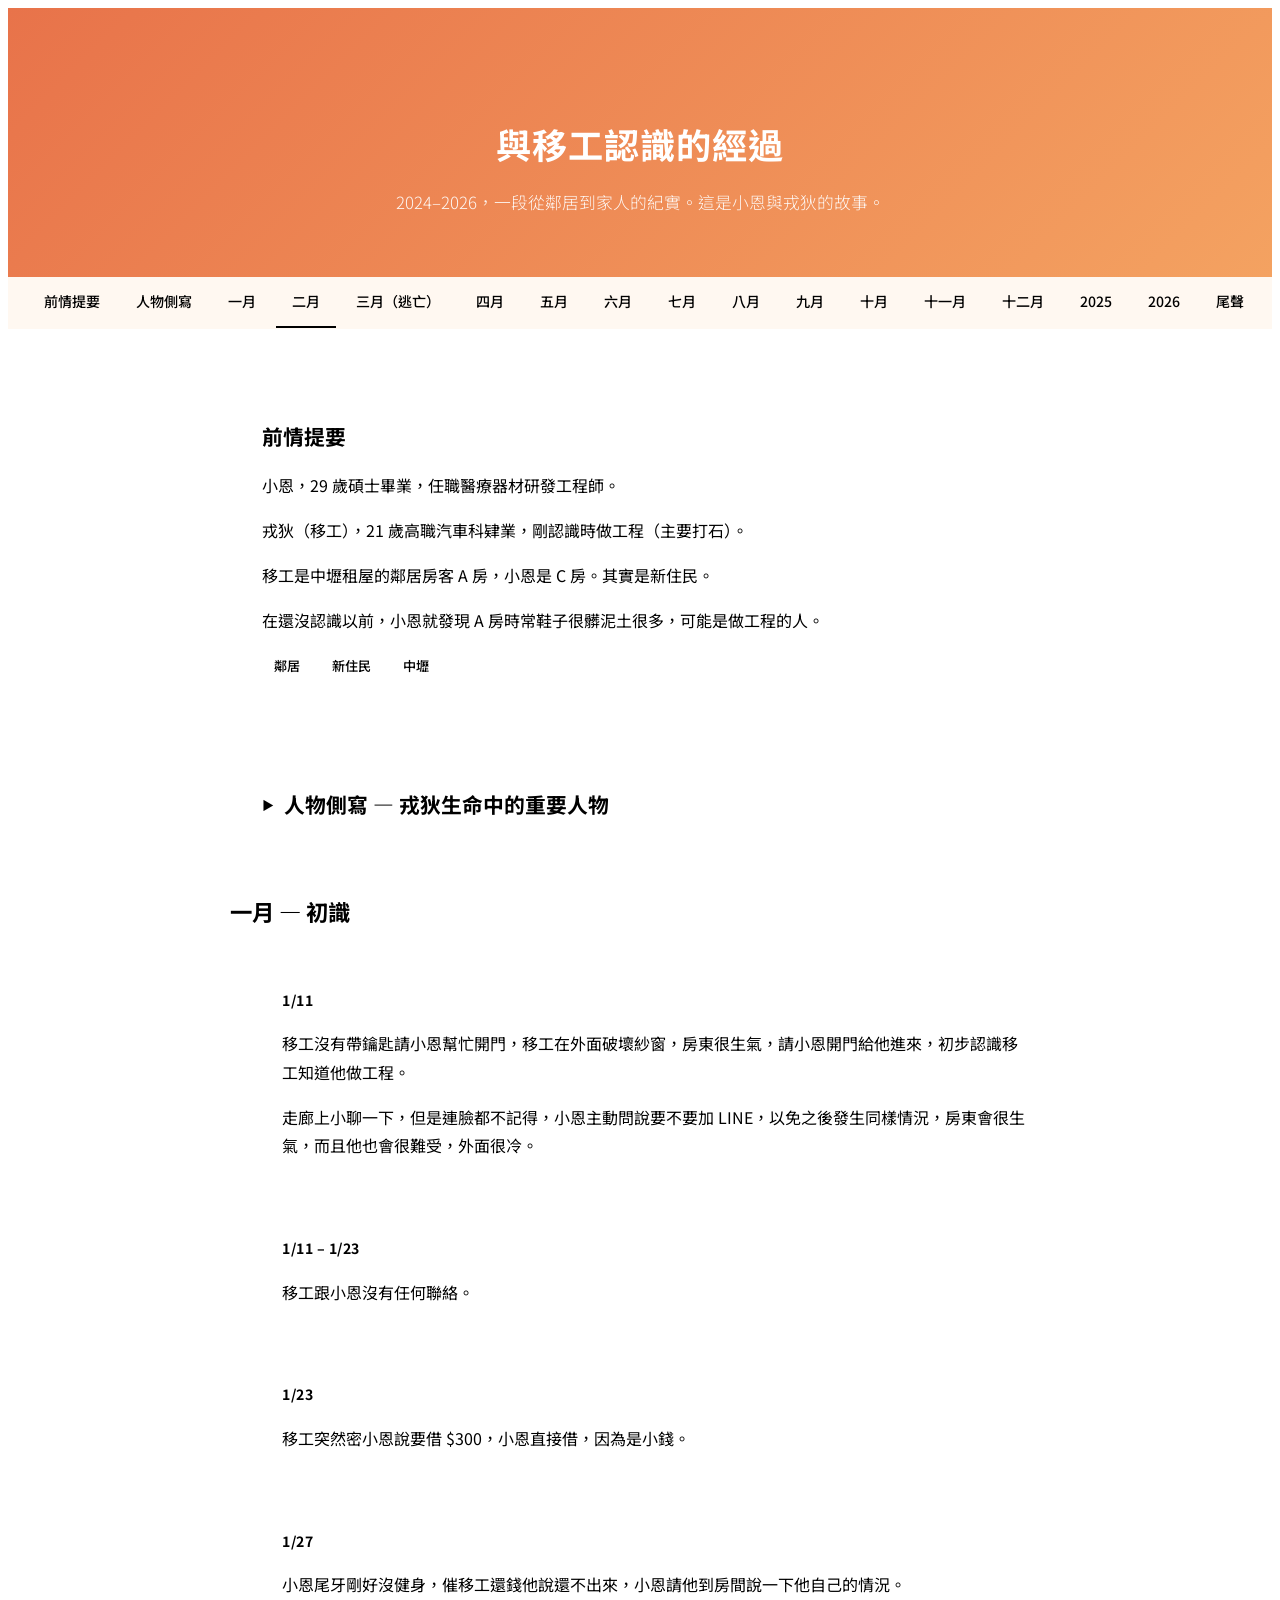
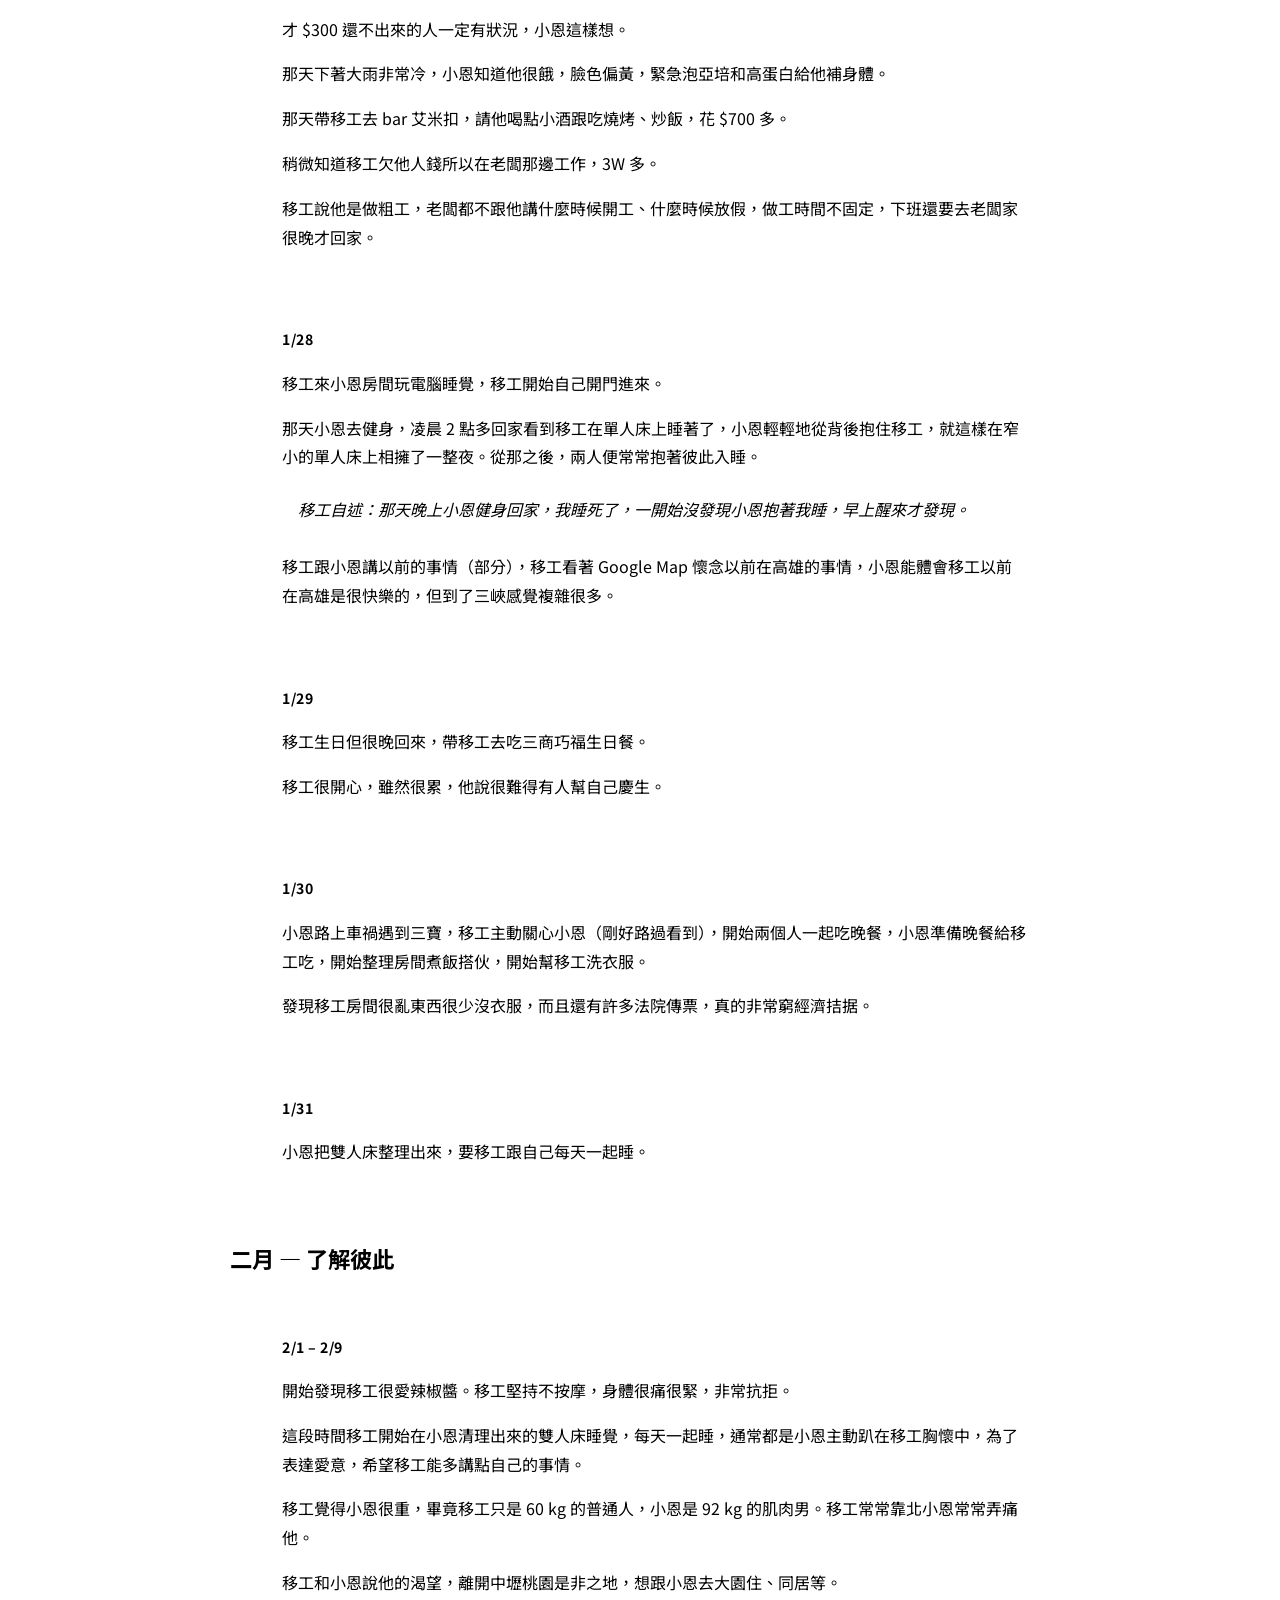
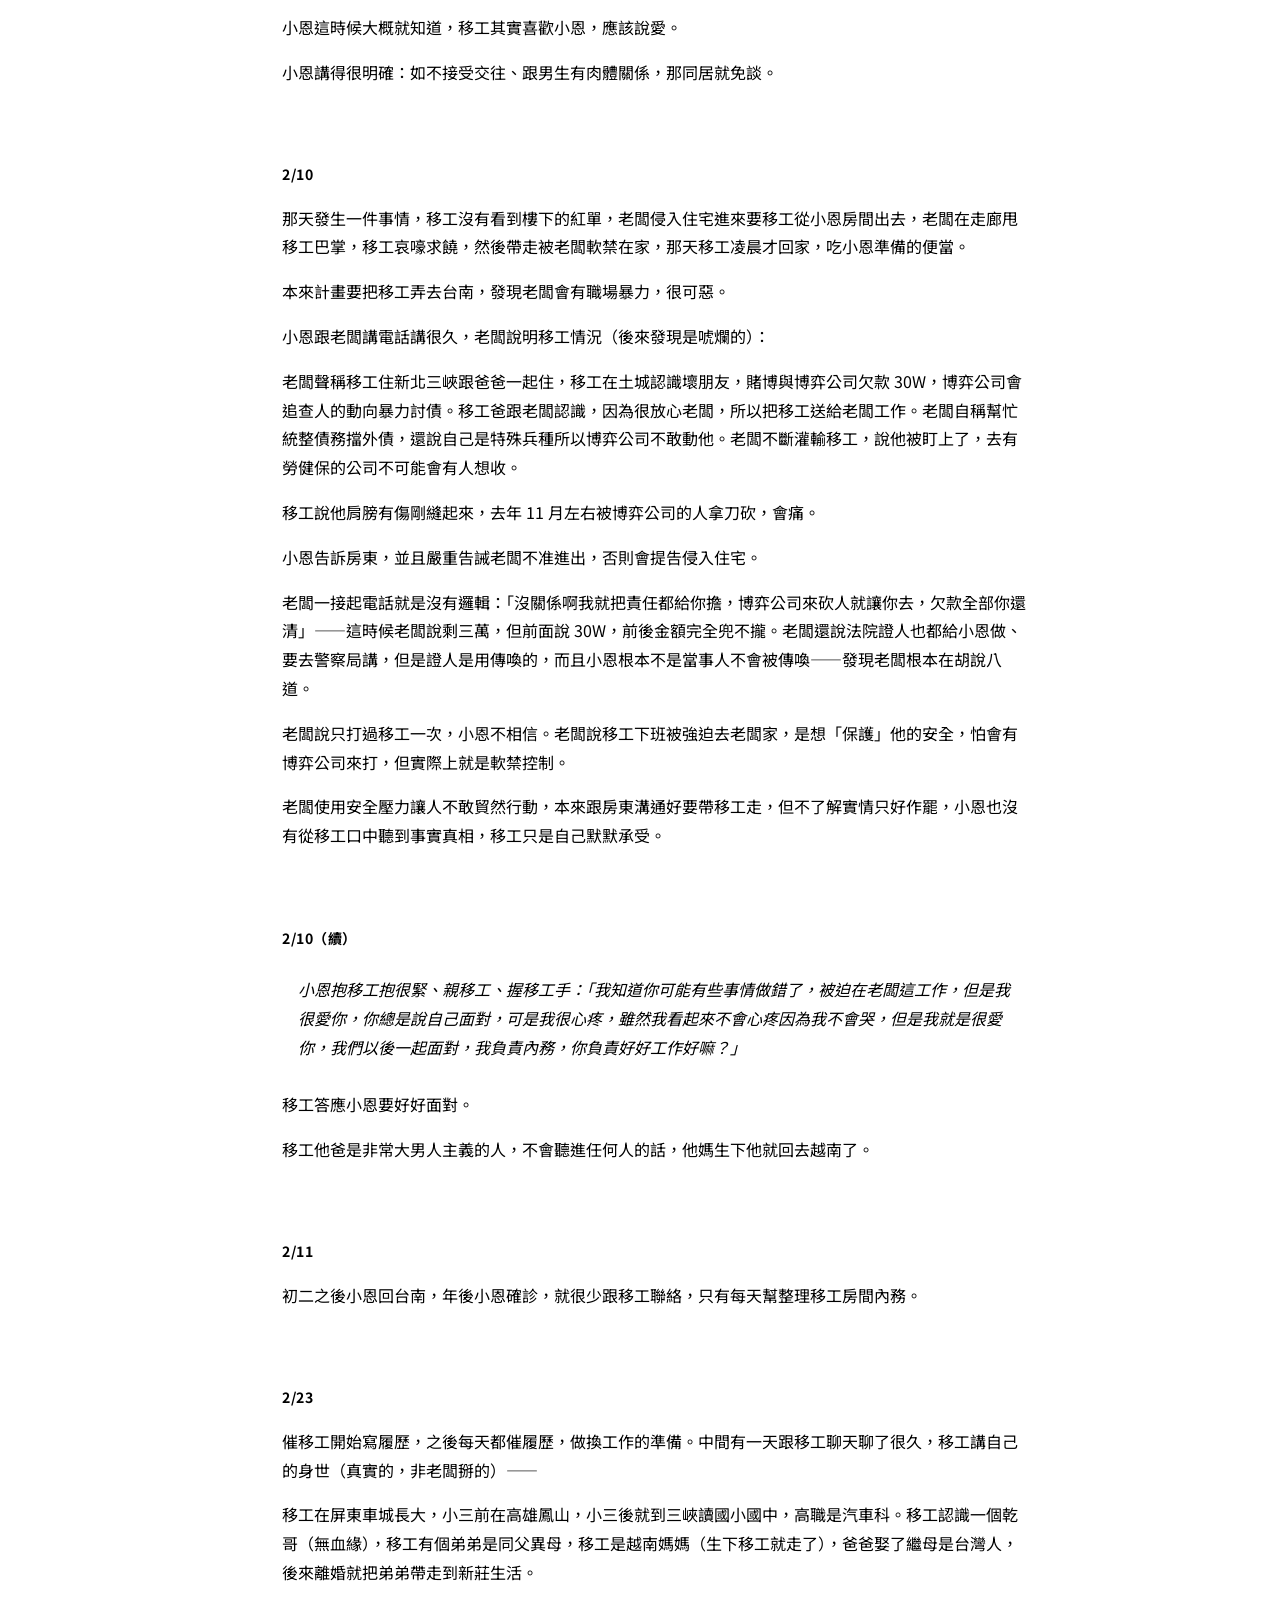
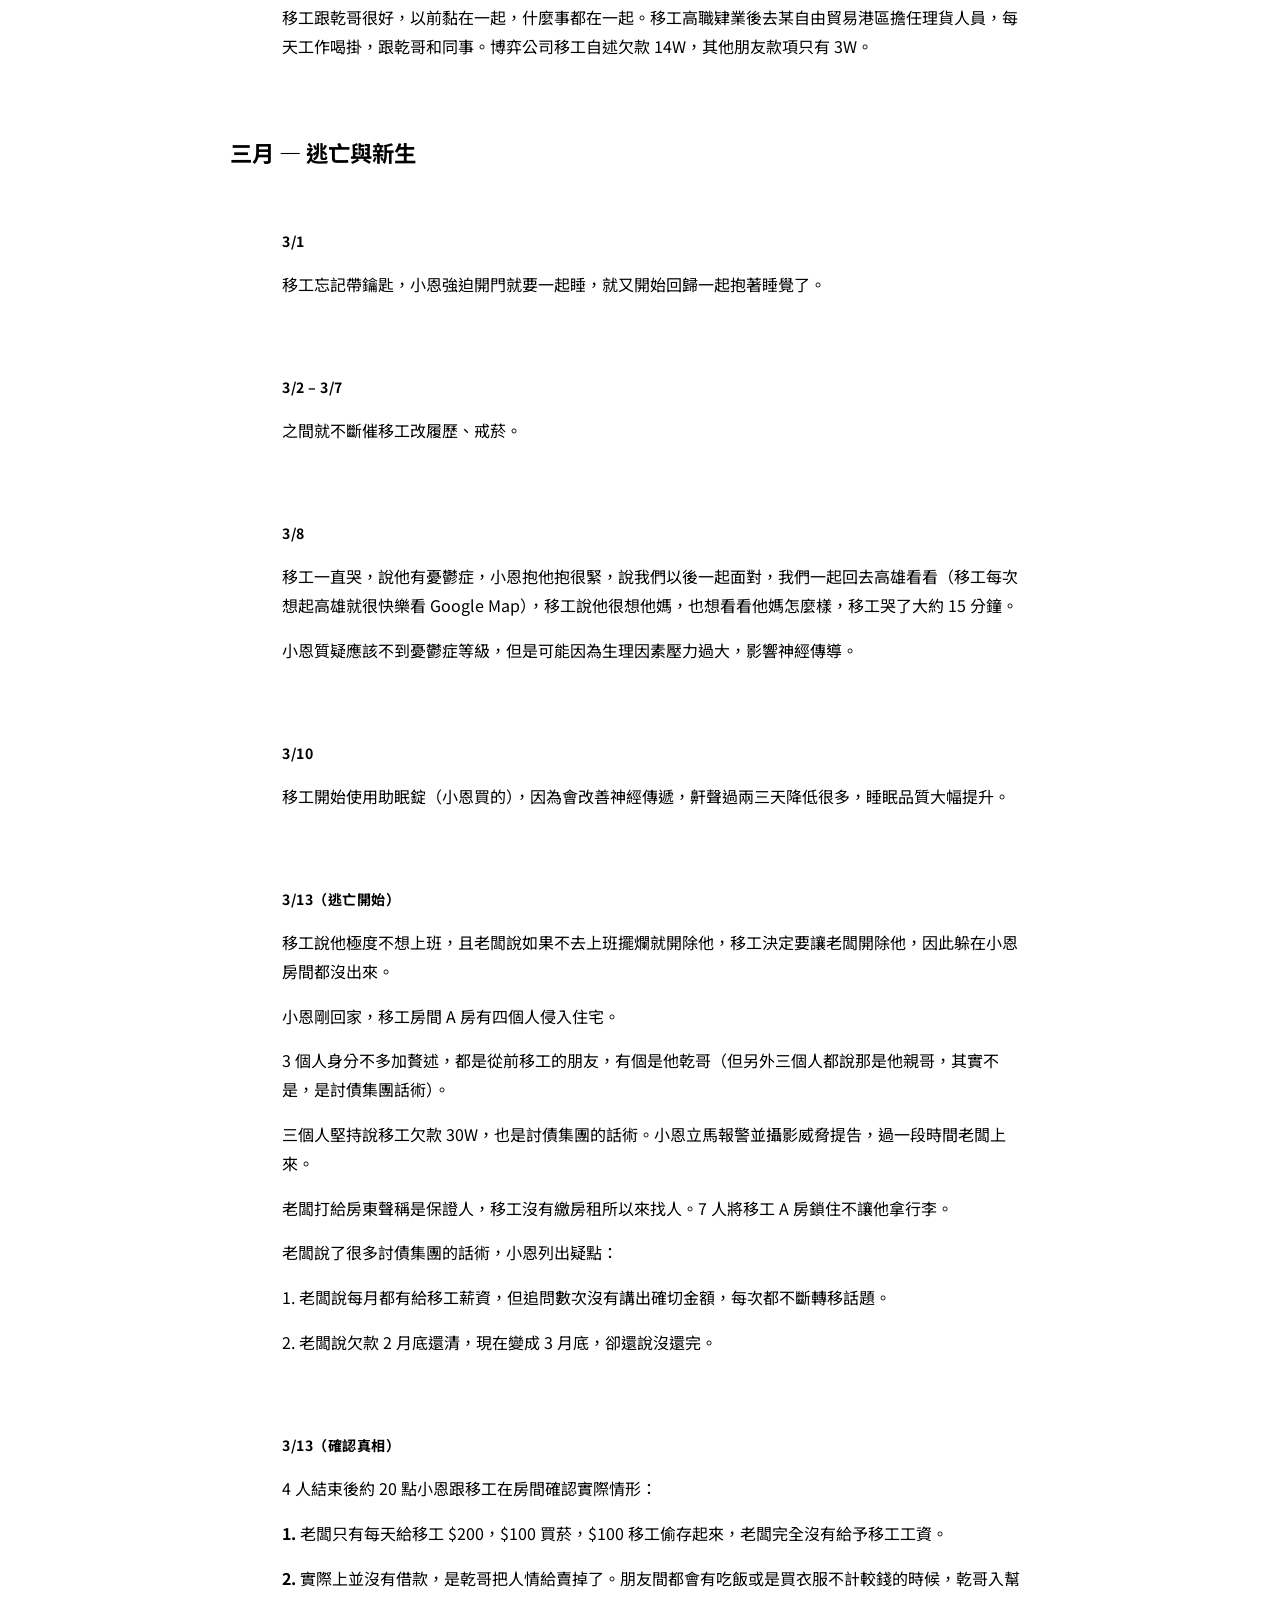
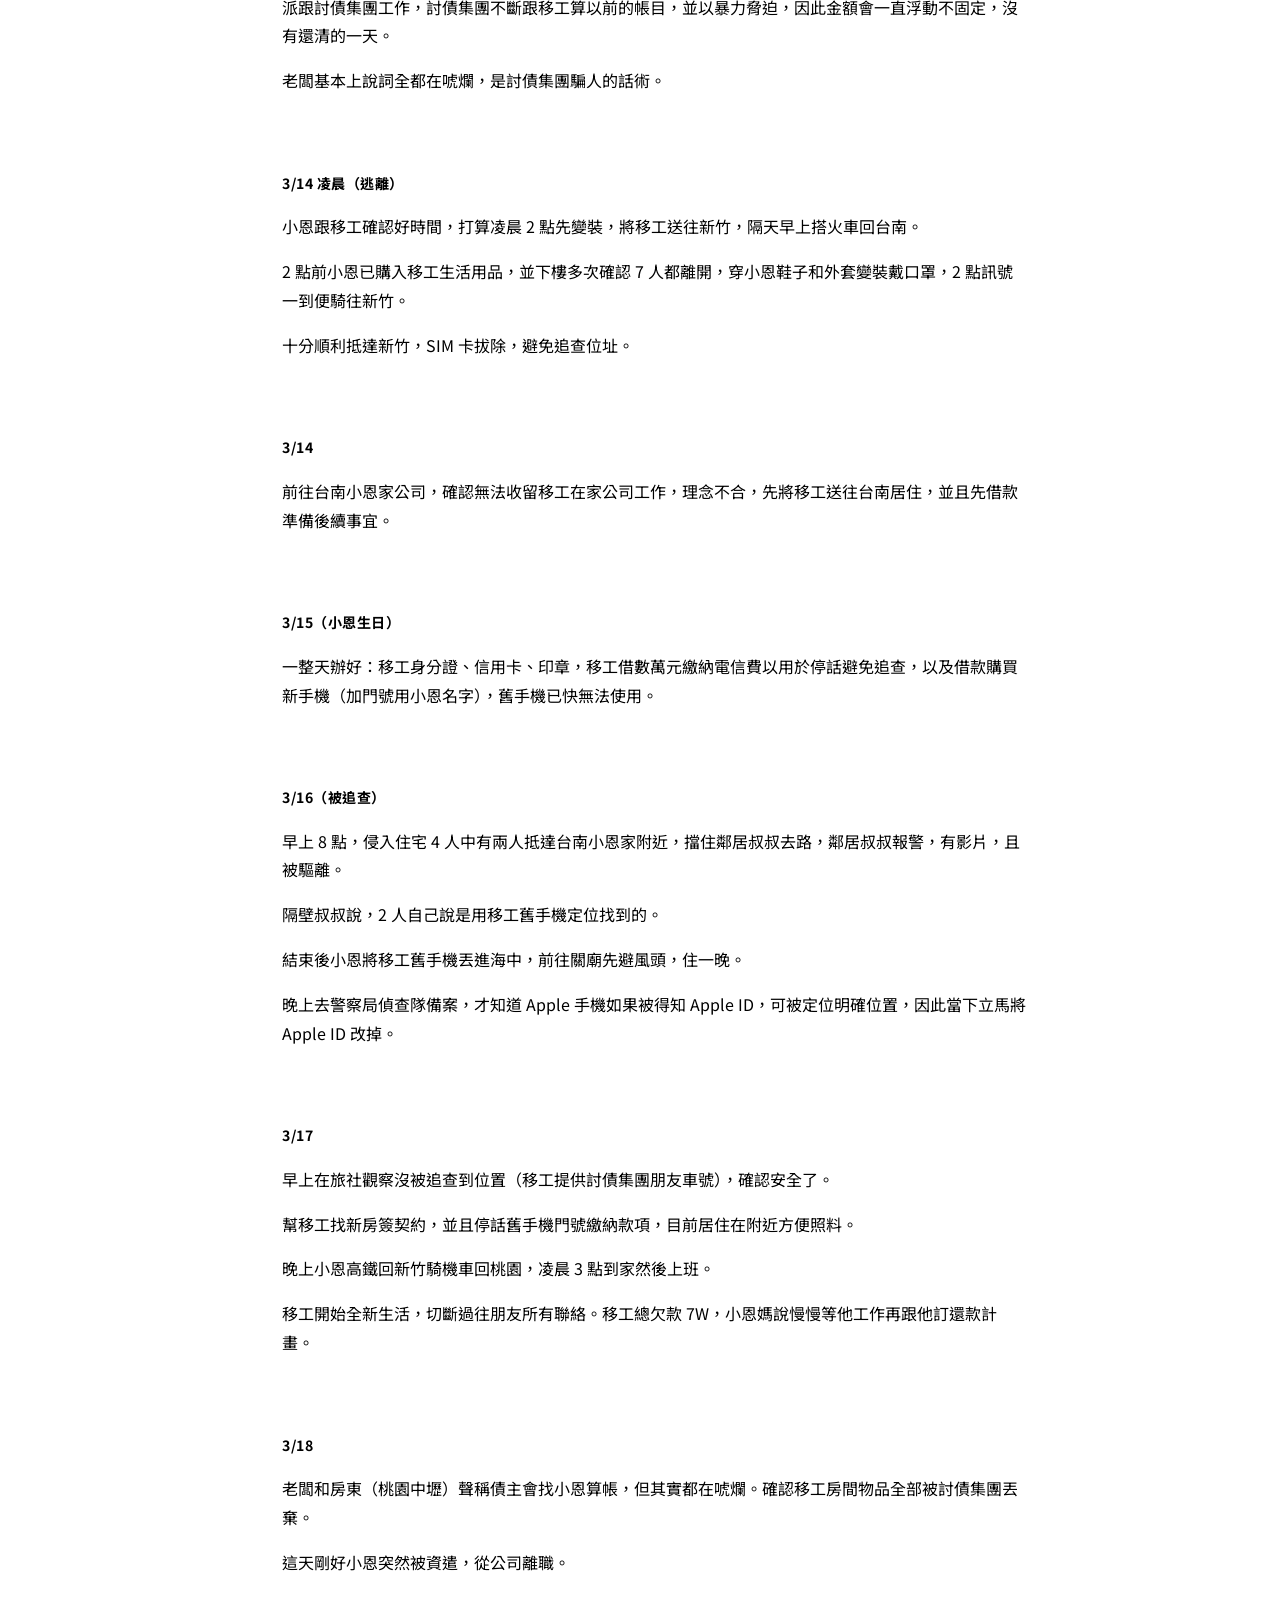
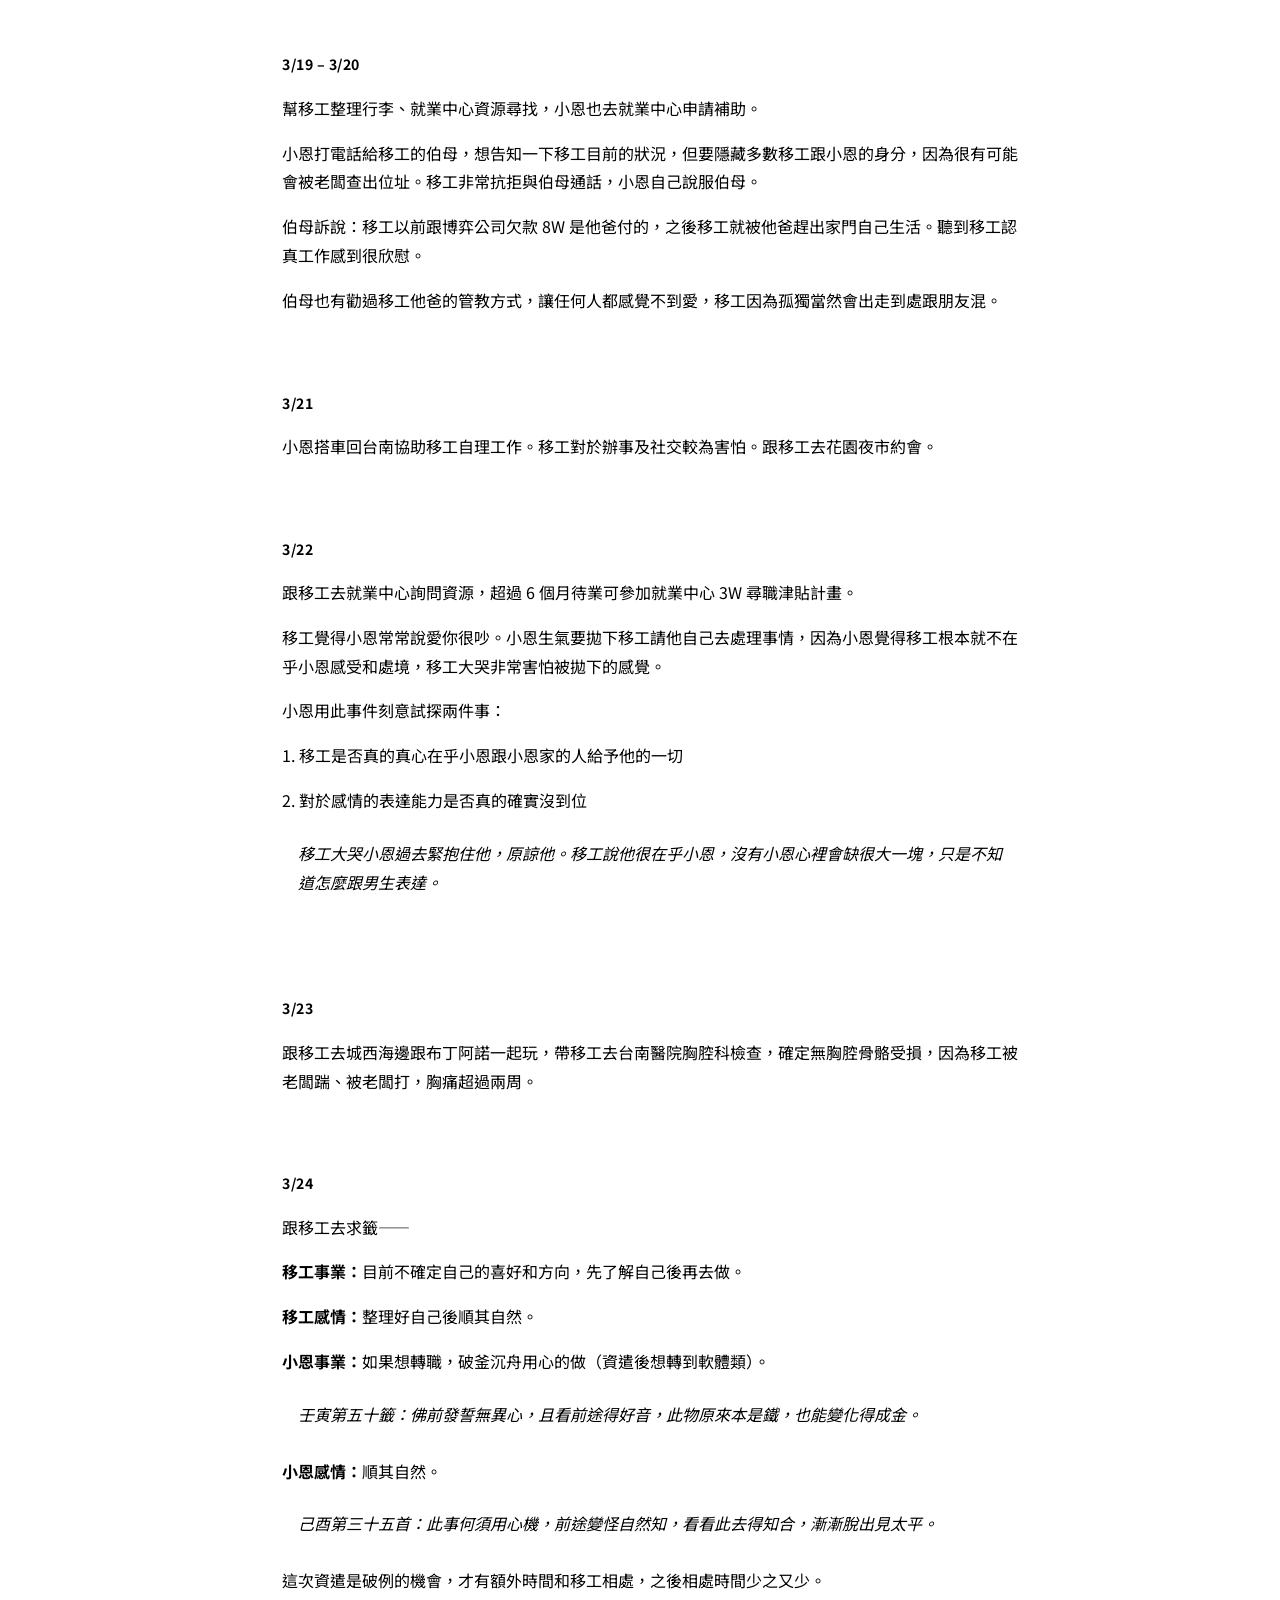
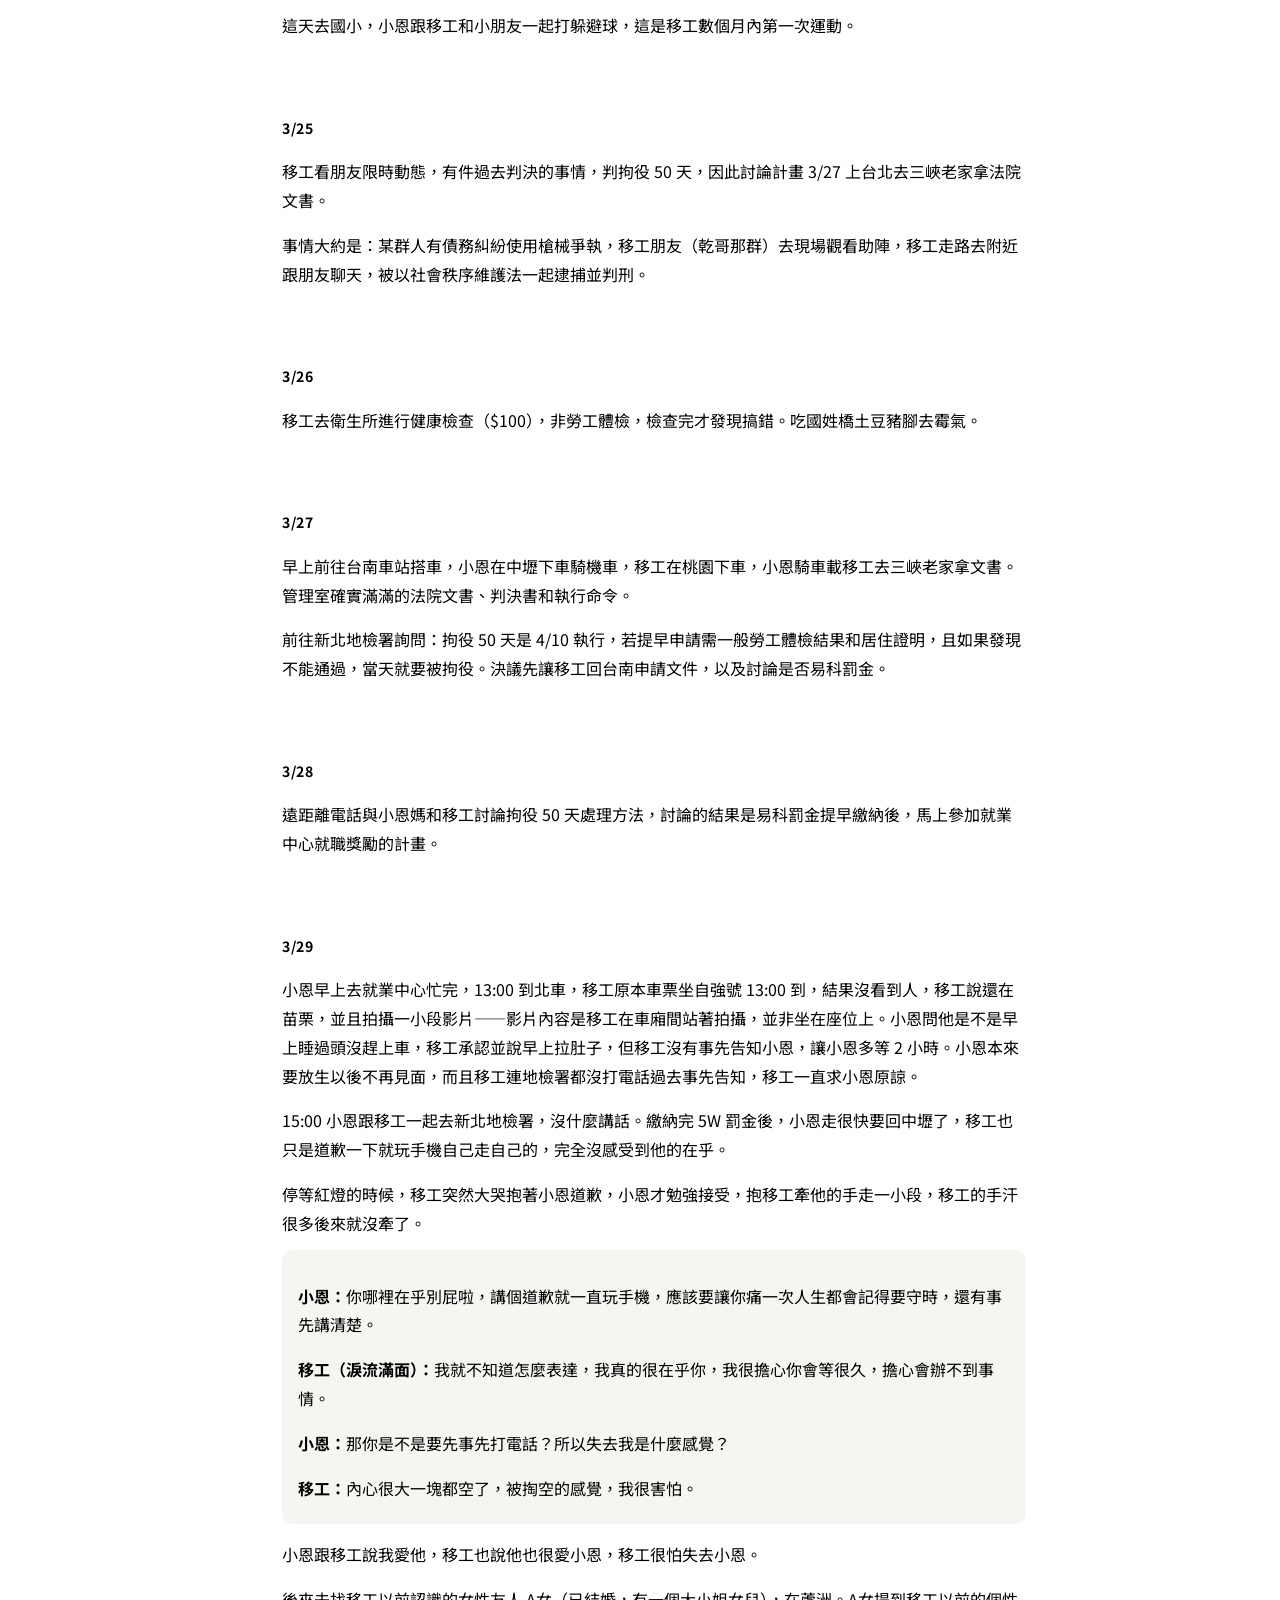
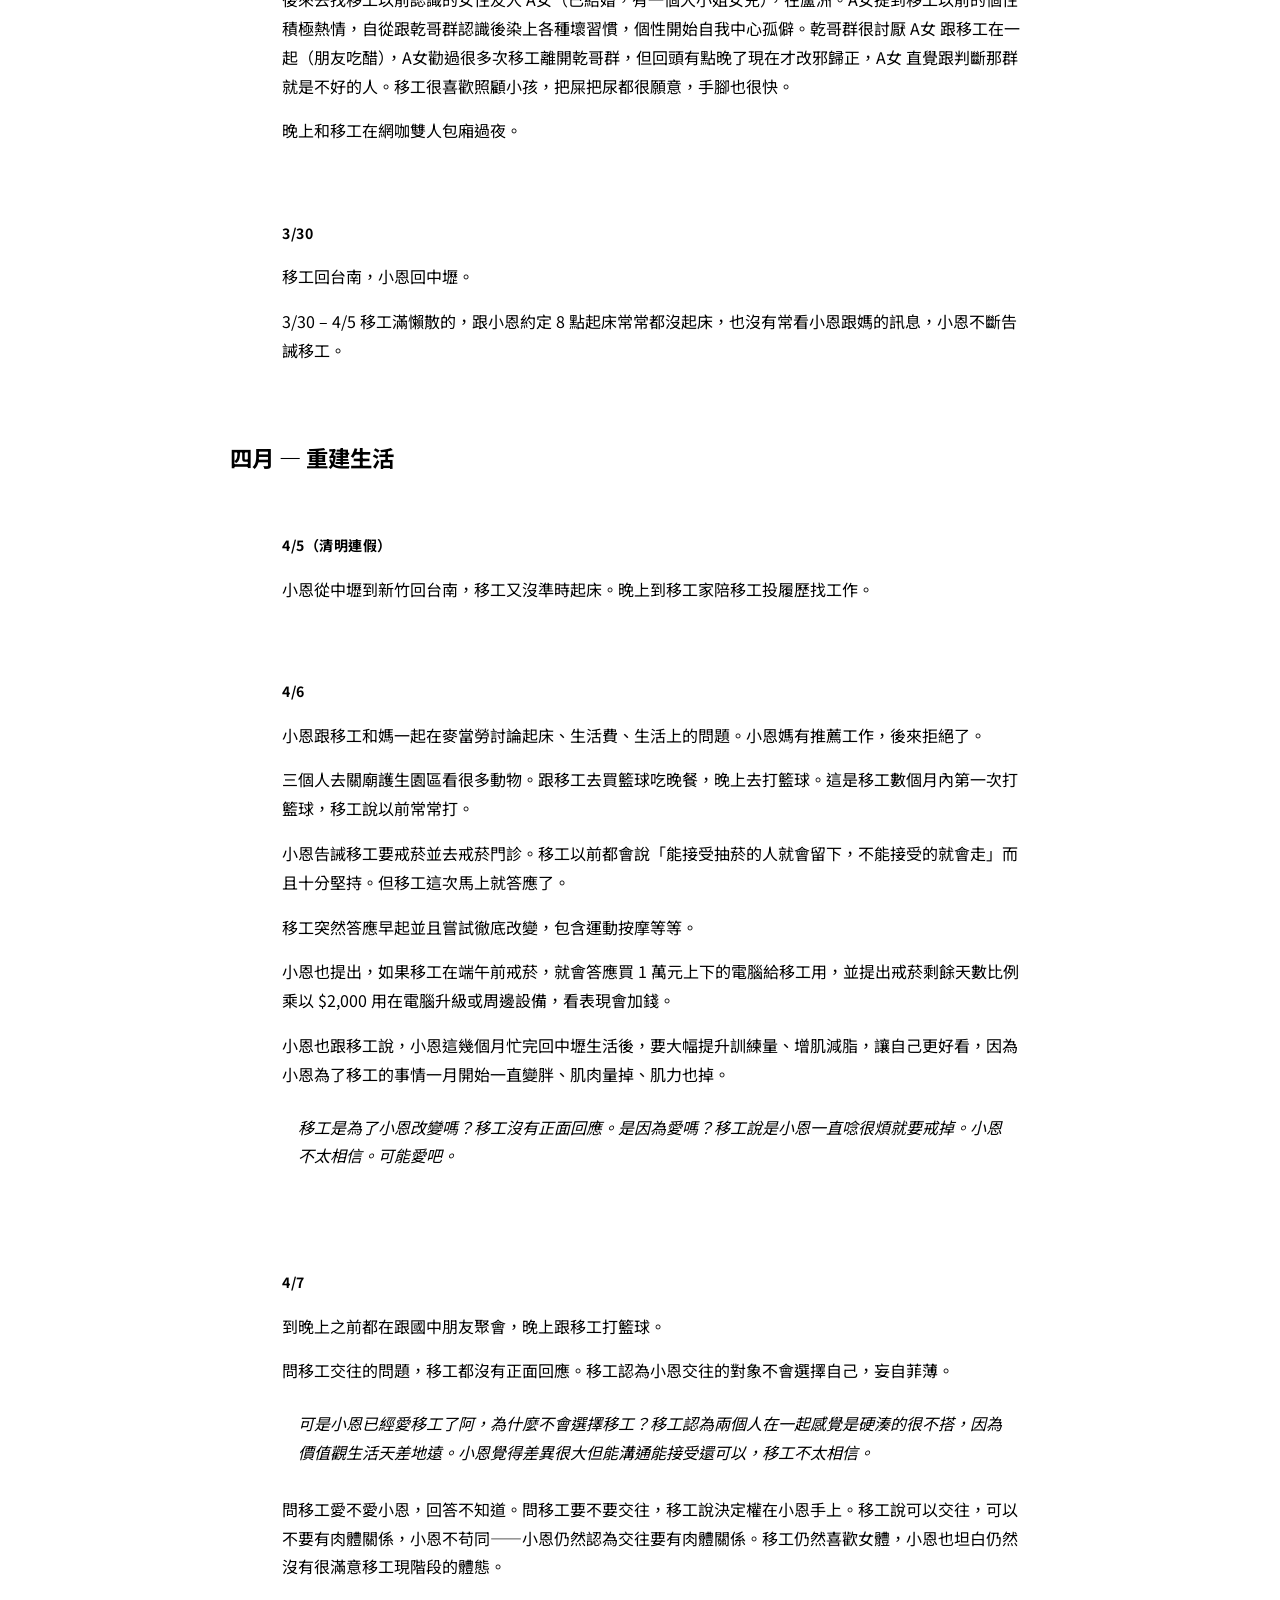
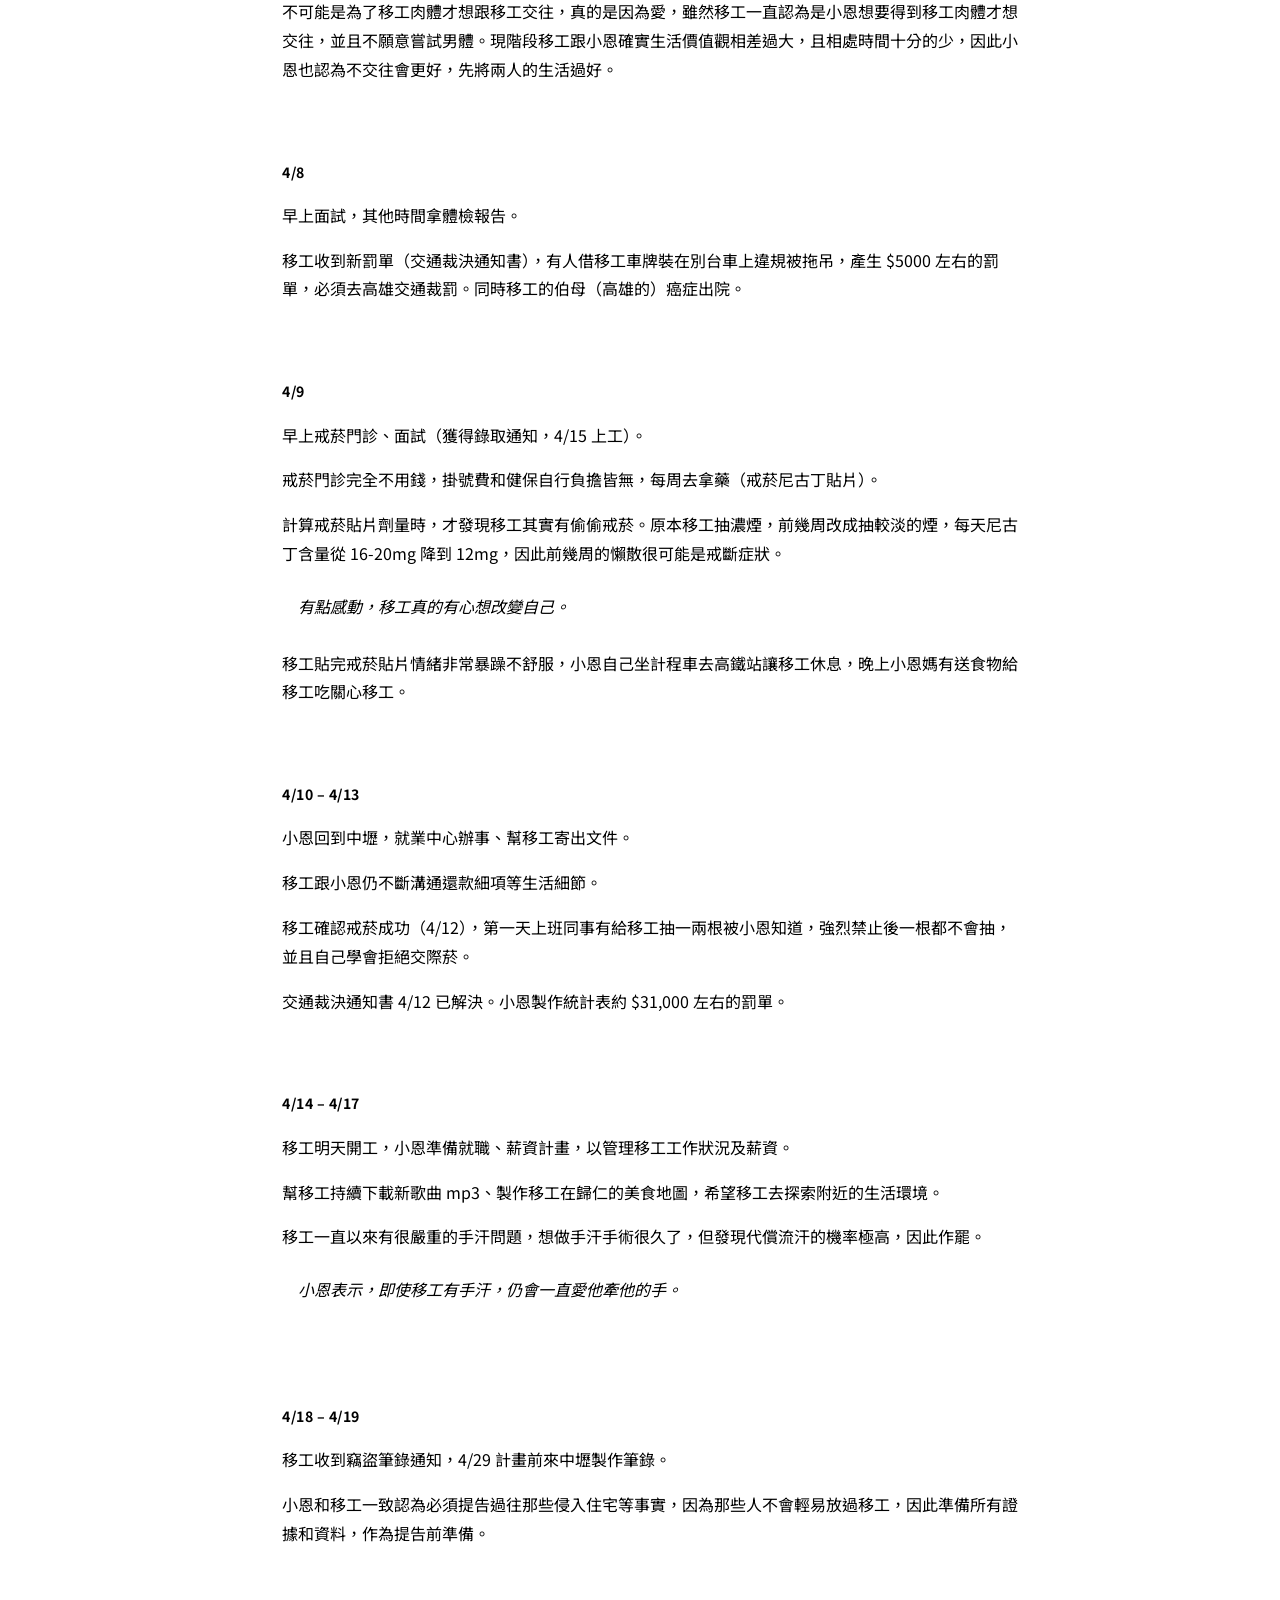
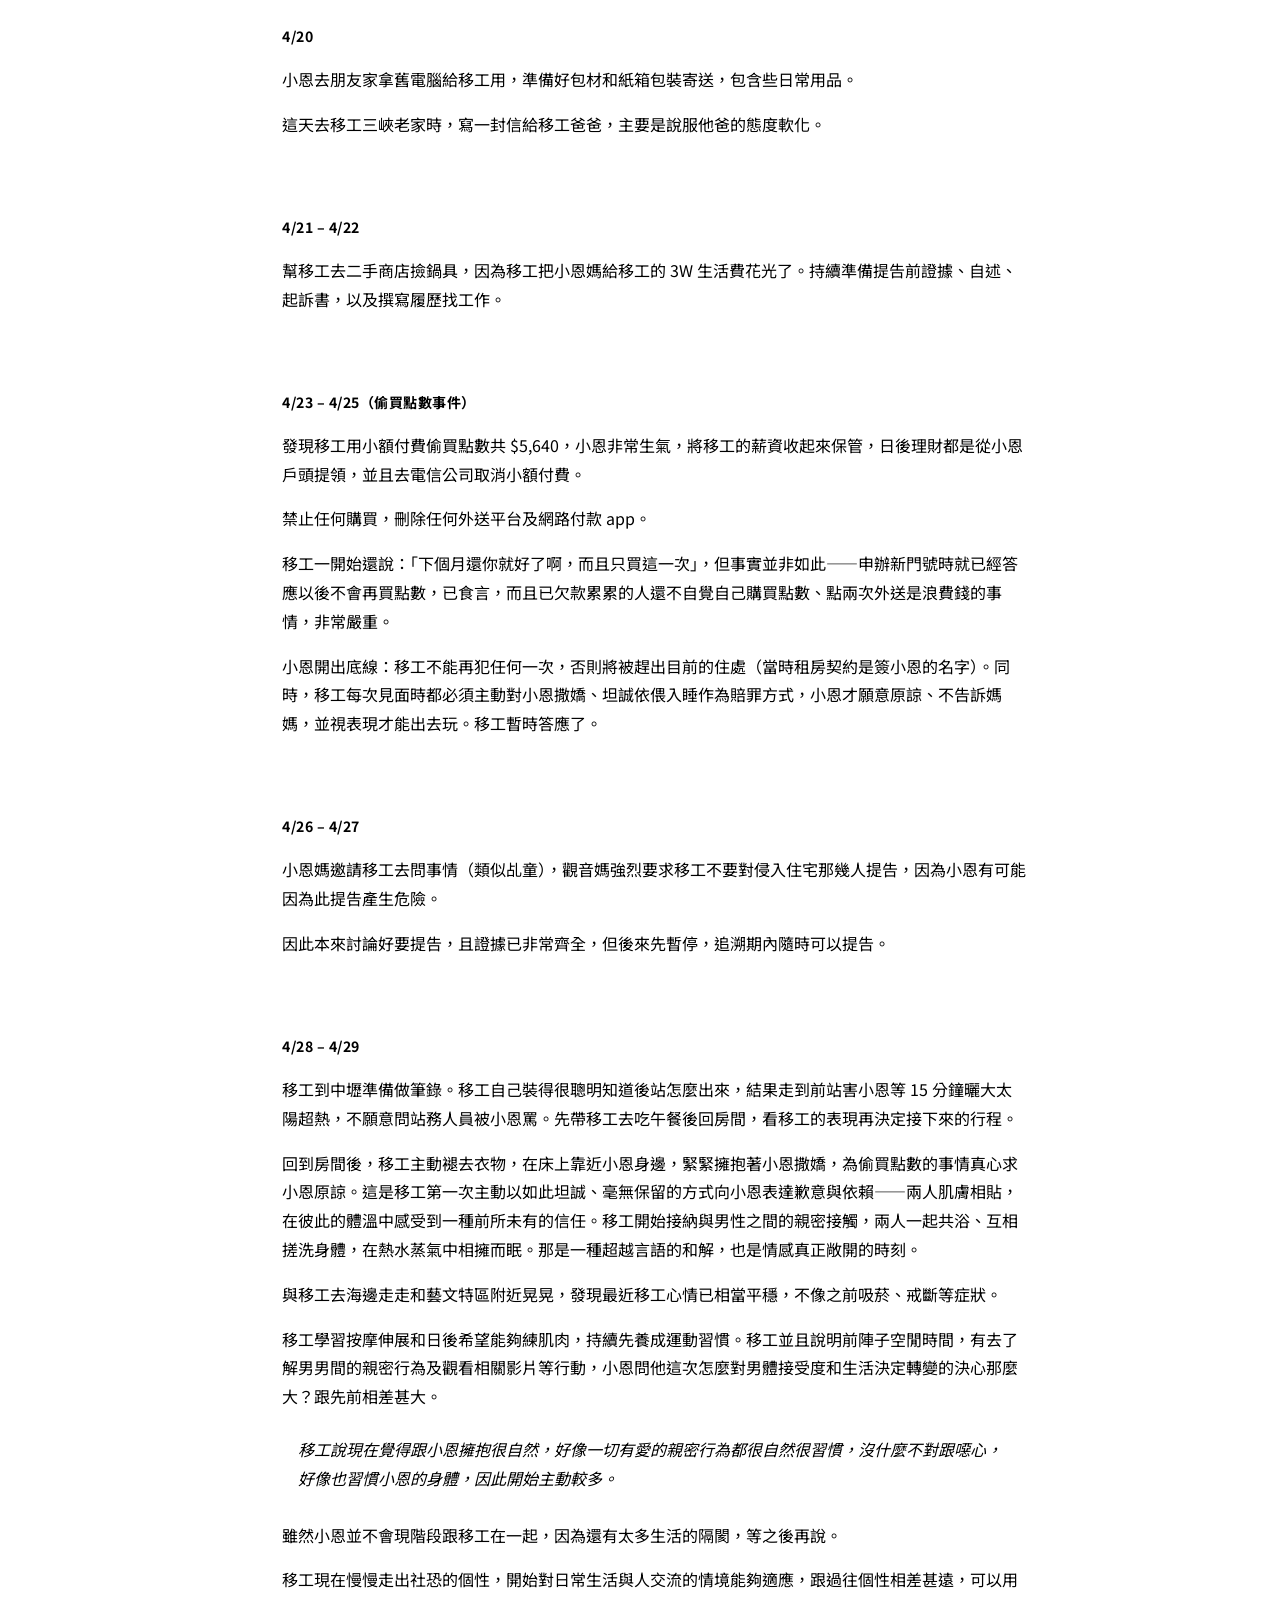
==== commit af433a41: "修正html過長問題" ====
--- a/index.html
+++ b/index.html
@@ -10,849 +10,7 @@
       href="https://fonts.googleapis.com/css2?family=Noto+Sans+TC:wght@300;400;500;700&display=swap"
       rel="stylesheet"
     />
-    <style>
-      :root {
-        --bg: #fff8f0;
-        --card: #ffffff;
-        --accent: #e8734a;
-        --accent-light: #fff0eb;
-        --text: #2d2a26;
-        --text-light: #6b6560;
-        --border: #f0e6dc;
-        --timeline: #e8734a;
-        --tag-blue: #e3f0ff;
-        --tag-blue-text: #2b6cb0;
-        --tag-green: #e6ffed;
-        --tag-green-text: #276749;
-        --tag-yellow: #fffbe6;
-        --tag-yellow-text: #975a16;
-        --tag-red: #fff5f5;
-        --tag-red-text: #c53030;
-        --shadow: 0 2px 12px rgba(0, 0, 0, 0.06);
-      }
-
-      * {
-        margin: 0;
-        padding: 0;
-        box-sizing: border-box;
-      }
-
-      /* Progress bar */
-      .progress-bar {
-        position: fixed;
-        top: 0;
-        left: 0;
-        width: 0%;
-        height: 4px;
-        background: linear-gradient(90deg, #e8734a, #f4a261);
-        z-index: 9999;
-        transition: width 0.1s linear;
-        border-radius: 0 2px 2px 0;
-        box-shadow: 0 0 8px rgba(232, 115, 74, 0.5);
-      }
-
-      body {
-        font-family: 'Noto Sans TC', sans-serif;
-        background: var(--bg);
-        color: var(--text);
-        line-height: 1.8;
-        font-size: 16px;
-      }
-
-      /* Header */
-      .hero {
-        background: linear-gradient(135deg, #e8734a 0%, #f4a261 100%);
-        color: white;
-        padding: 80px 20px 60px;
-        text-align: center;
-        position: relative;
-        overflow: hidden;
-      }
-      .hero::after {
-        content: '';
-        position: absolute;
-        bottom: -2px;
-        left: 0;
-        right: 0;
-        height: 40px;
-        background: var(--bg);
-        border-radius: 50% 50% 0 0;
-      }
-      .hero h1 {
-        font-size: 2.2rem;
-        font-weight: 700;
-        margin-bottom: 12px;
-        letter-spacing: 1px;
-      }
-      .hero p {
-        font-size: 1.05rem;
-        opacity: 0.92;
-        max-width: 600px;
-        margin: 0 auto;
-        font-weight: 300;
-      }
-
-      /* Nav */
-      .nav-bar {
-        position: sticky;
-        top: 0;
-        z-index: 100;
-        background: rgba(255, 248, 240, 0.92);
-        backdrop-filter: blur(12px);
-        border-bottom: 1px solid var(--border);
-        padding: 0 20px;
-        display: flex;
-        gap: 4px;
-        overflow-x: auto;
-        -webkit-overflow-scrolling: touch;
-      }
-      .nav-bar::-webkit-scrollbar {
-        height: 0;
-      }
-      .nav-bar a {
-        padding: 12px 16px;
-        text-decoration: none;
-        color: var(--text-light);
-        font-size: 0.88rem;
-        white-space: nowrap;
-        border-bottom: 2px solid transparent;
-        transition: all 0.2s;
-        font-weight: 500;
-      }
-      .nav-bar a:hover,
-      .nav-bar a.active {
-        color: var(--accent);
-        border-bottom-color: var(--accent);
-      }
-
-      /* Container */
-      .container {
-        max-width: 820px;
-        margin: 0 auto;
-        padding: 40px 20px 80px;
-      }
-
-      /* Intro card */
-      .intro-card {
-        background: var(--card);
-        border-radius: 16px;
-        padding: 32px;
-        box-shadow: var(--shadow);
-        margin-bottom: 48px;
-        border-left: 4px solid var(--accent);
-      }
-      .intro-card h2 {
-        font-size: 1.3rem;
-        margin-bottom: 16px;
-        color: var(--accent);
-      }
-      .intro-card p {
-        color: var(--text-light);
-        margin-bottom: 8px;
-      }
-      .intro-card .tag {
-        display: inline-block;
-        padding: 4px 12px;
-        border-radius: 20px;
-        font-size: 0.82rem;
-        font-weight: 500;
-        margin: 4px 4px 4px 0;
-      }
-      .tag-blue {
-        background: var(--tag-blue);
-        color: var(--tag-blue-text);
-      }
-      .tag-green {
-        background: var(--tag-green);
-        color: var(--tag-green-text);
-      }
-      .tag-yellow {
-        background: var(--tag-yellow);
-        color: var(--tag-yellow-text);
-      }
-      .tag-red {
-        background: var(--tag-red);
-        color: var(--tag-red-text);
-      }
-
-      /* Section titles */
-      .section-title {
-        font-size: 1.4rem;
-        font-weight: 700;
-        color: var(--accent);
-        margin: 48px 0 24px;
-        padding-bottom: 8px;
-        border-bottom: 2px solid var(--border);
-        scroll-margin-top: 60px;
-      }
-
-      /* Timeline */
-      .timeline {
-        position: relative;
-        padding-left: 28px;
-      }
-      .timeline::before {
-        content: '';
-        position: absolute;
-        left: 6px;
-        top: 0;
-        bottom: 0;
-        width: 2px;
-        background: var(--border);
-      }
-
-      .entry {
-        position: relative;
-        margin-bottom: 28px;
-        background: var(--card);
-        border-radius: 12px;
-        padding: 24px;
-        box-shadow: var(--shadow);
-        transition: transform 0.2s;
-      }
-      .entry:hover {
-        transform: translateY(-1px);
-      }
-      .entry::before {
-        content: '';
-        position: absolute;
-        left: -25px;
-        top: 28px;
-        width: 10px;
-        height: 10px;
-        border-radius: 50%;
-        background: var(--accent);
-        border: 2px solid var(--bg);
-      }
-      .entry.highlight::before {
-        width: 14px;
-        height: 14px;
-        left: -27px;
-        top: 26px;
-        box-shadow: 0 0 0 4px var(--accent-light);
-      }
-
-      .entry-date {
-        font-size: 0.88rem;
-        font-weight: 700;
-        color: var(--accent);
-        margin-bottom: 8px;
-        letter-spacing: 0.5px;
-      }
-      .entry-content p {
-        margin-bottom: 8px;
-        color: var(--text);
-      }
-      .entry-content p:last-child {
-        margin-bottom: 0;
-      }
-
-      .redacted {
-        background: #333;
-        color: #333;
-        padding: 0 6px;
-        border-radius: 3px;
-        cursor: default;
-        user-select: none;
-        font-size: 0.85rem;
-      }
-      .redacted:hover {
-        color: #999;
-      }
-
-      .quote {
-        border-left: 3px solid var(--accent);
-        padding: 12px 16px;
-        margin: 12px 0;
-        background: var(--accent-light);
-        border-radius: 0 8px 8px 0;
-        font-style: italic;
-        color: var(--text-light);
-      }
-
-      .dialogue {
-        background: #f7f5f2;
-        padding: 16px;
-        border-radius: 10px;
-        margin: 12px 0;
-      }
-      .dialogue p {
-        margin-bottom: 6px !important;
-      }
-      .dialogue strong {
-        color: var(--accent);
-      }
-
-      /* Contract section */
-      .contract {
-        background: var(--card);
-        border: 2px solid var(--accent);
-        border-radius: 12px;
-        padding: 24px;
-        margin: 24px 0;
-      }
-      .contract h3 {
-        color: var(--accent);
-        margin-bottom: 12px;
-      }
-      .contract ol {
-        padding-left: 20px;
-      }
-      .contract ol li {
-        margin-bottom: 10px;
-        color: var(--text-light);
-      }
-
-      /* Footer */
-      .footer {
-        text-align: center;
-        padding: 40px 20px;
-        color: var(--text-light);
-        font-size: 0.85rem;
-        border-top: 1px solid var(--border);
-        margin-top: 60px;
-      }
-
-      /* Back to top */
-      .back-top {
-        position: fixed;
-        bottom: 24px;
-        right: 24px;
-        width: 44px;
-        height: 44px;
-        border-radius: 50%;
-        background: var(--accent);
-        color: white;
-        border: none;
-        cursor: pointer;
-        font-size: 1.2rem;
-        box-shadow: 0 4px 12px rgba(232, 115, 74, 0.4);
-        opacity: 0;
-        transition: opacity 0.3s;
-        display: flex;
-        align-items: center;
-        justify-content: center;
-      }
-      .back-top.show {
-        opacity: 1;
-      }
-
-      /* Collapsible section */
-      .intro-collapsible {
-        margin-bottom: 48px;
-        scroll-margin-top: 60px;
-      }
-      .intro-collapsible summary {
-        cursor: pointer;
-        list-style: none;
-        display: flex;
-        align-items: center;
-        gap: 10px;
-        padding: 20px 32px;
-        background: var(--card);
-        border-radius: 16px 16px 0 0;
-        border-left: 4px solid var(--accent);
-        box-shadow: var(--shadow);
-        font-size: 1.3rem;
-        font-weight: 700;
-        color: var(--accent);
-        user-select: none;
-        transition: border-radius 0.2s;
-      }
-      .intro-collapsible[open] summary {
-        border-radius: 16px 16px 0 0;
-      }
-      .intro-collapsible:not([open]) summary {
-        border-radius: 16px;
-      }
-      .intro-collapsible summary::-webkit-details-marker {
-        display: none;
-      }
-      .intro-collapsible summary::before {
-        content: '▶';
-        font-size: 0.75rem;
-        transition: transform 0.2s;
-        display: inline-block;
-      }
-      .intro-collapsible[open] summary::before {
-        transform: rotate(90deg);
-      }
-      .intro-collapsible .intro-inner {
-        background: var(--card);
-        border-radius: 0 0 16px 16px;
-        padding: 24px 32px 32px;
-        border-left: 4px solid var(--accent);
-        box-shadow: var(--shadow);
-        margin-top: -1px;
-      }
-      .intro-collapsible .intro-inner p {
-        color: var(--text-light);
-        margin-bottom: 8px;
-      }
-      .intro-source-note {
-        display: inline-block;
-        background: var(--tag-red);
-        color: var(--tag-red-text);
-        padding: 6px 14px;
-        border-radius: 8px;
-        font-size: 0.82rem;
-        font-weight: 500;
-        margin-bottom: 16px;
-      }
-
-      /* Profile cards */
-      .profile-grid {
-        display: grid;
-        grid-template-columns: 1fr;
-        gap: 20px;
-        margin-top: 24px;
-      }
-      .profile-card {
-        background: var(--card);
-        border-radius: 14px;
-        padding: 24px;
-        box-shadow: var(--shadow);
-        border-top: 4px solid var(--accent);
-        transition: transform 0.2s;
-      }
-      .profile-card:hover {
-        transform: translateY(-2px);
-      }
-      .profile-card .profile-header {
-        display: flex;
-        align-items: center;
-        gap: 12px;
-        margin-bottom: 14px;
-      }
-      .profile-card .profile-icon {
-        font-size: 1.6rem;
-        width: 44px;
-        height: 44px;
-        display: flex;
-        align-items: center;
-        justify-content: center;
-        background: var(--accent-light);
-        border-radius: 50%;
-      }
-      .profile-card .profile-name {
-        font-size: 1.1rem;
-        font-weight: 700;
-        color: var(--accent);
-      }
-      .profile-card .profile-role {
-        font-size: 0.82rem;
-        color: var(--text-light);
-      }
-      .profile-card .profile-body p {
-        color: var(--text);
-        margin-bottom: 8px;
-      }
-      .profile-card .profile-body p:last-child {
-        margin-bottom: 0;
-      }
-      .profile-note {
-        background: #f7f5f2;
-        padding: 12px 16px;
-        border-radius: 8px;
-        margin-top: 10px;
-        font-size: 0.92rem;
-        color: var(--text-light);
-      }
-      .profile-timeline-note {
-        display: inline-block;
-        padding: 3px 10px;
-        border-radius: 16px;
-        font-size: 0.78rem;
-        font-weight: 500;
-        background: var(--tag-yellow);
-        color: var(--tag-yellow-text);
-        margin-top: 6px;
-      }
-
-      /* Analysis section */
-      .analysis-section {
-        margin-top: 60px;
-        padding-top: 48px;
-        border-top: 3px dashed var(--border);
-        scroll-margin-top: 60px;
-      }
-      .analysis-badge {
-        display: inline-flex;
-        align-items: center;
-        gap: 6px;
-        background: var(--tag-blue);
-        color: var(--tag-blue-text);
-        padding: 6px 14px;
-        border-radius: 20px;
-        font-size: 0.82rem;
-        font-weight: 500;
-        margin-bottom: 20px;
-      }
-      .analysis-disclaimer {
-        background: var(--tag-yellow);
-        color: var(--tag-yellow-text);
-        padding: 14px 20px;
-        border-radius: 10px;
-        font-size: 0.85rem;
-        margin-bottom: 28px;
-        line-height: 1.7;
-      }
-      .analysis-card {
-        background: var(--card);
-        border-radius: 14px;
-        padding: 28px;
-        box-shadow: var(--shadow);
-        margin-bottom: 24px;
-        border-left: 4px solid #4299e1;
-      }
-      .analysis-card h3 {
-        font-size: 1.1rem;
-        font-weight: 700;
-        color: #2b6cb0;
-        margin-bottom: 16px;
-        display: flex;
-        align-items: center;
-        gap: 8px;
-      }
-      .analysis-card p {
-        color: var(--text);
-        margin-bottom: 10px;
-      }
-      .analysis-table {
-        width: 100%;
-        border-collapse: separate;
-        border-spacing: 0;
-        border-radius: 10px;
-        overflow: hidden;
-        margin: 14px 0;
-        font-size: 0.92rem;
-      }
-      .analysis-table thead th {
-        background: #ebf4ff;
-        color: #2b6cb0;
-        padding: 12px 16px;
-        text-align: left;
-        font-weight: 600;
-        border-bottom: 2px solid #bee3f8;
-      }
-      .analysis-table tbody td {
-        padding: 11px 16px;
-        border-bottom: 1px solid var(--border);
-        color: var(--text);
-        vertical-align: top;
-      }
-      .analysis-table tbody tr:last-child td {
-        border-bottom: none;
-      }
-      .analysis-table tbody tr:nth-child(even) {
-        background: #f7fafc;
-      }
-      .analysis-table tbody tr:hover {
-        background: #ebf8ff;
-      }
-      .cycle-flow {
-        display: flex;
-        flex-wrap: wrap;
-        gap: 0;
-        align-items: center;
-        justify-content: center;
-        margin: 20px 0;
-      }
-      .cycle-step {
-        background: var(--card);
-        border: 2px solid #bee3f8;
-        border-radius: 12px;
-        padding: 14px 18px;
-        text-align: center;
-        min-width: 130px;
-        max-width: 180px;
-        box-shadow: 0 1px 4px rgba(0, 0, 0, 0.05);
-      }
-      .cycle-step .step-num {
-        font-size: 0.72rem;
-        font-weight: 700;
-        color: #4299e1;
-        text-transform: uppercase;
-        margin-bottom: 4px;
-      }
-      .cycle-step .step-title {
-        font-weight: 600;
-        color: #2d3748;
-        font-size: 0.9rem;
-        margin-bottom: 3px;
-      }
-      .cycle-step .step-desc {
-        font-size: 0.78rem;
-        color: var(--text-light);
-      }
-      .cycle-arrow {
-        font-size: 1.3rem;
-        color: #a0aec0;
-        padding: 0 4px;
-      }
-      .prognosis-split {
-        display: grid;
-        grid-template-columns: 1fr 1fr;
-        gap: 16px;
-        margin-top: 14px;
-      }
-      .prognosis-box {
-        border-radius: 10px;
-        padding: 18px;
-        font-size: 0.88rem;
-      }
-      .prognosis-box.negative {
-        background: var(--tag-red);
-        border: 1px solid #fed7d7;
-      }
-      .prognosis-box.negative h4 {
-        color: var(--tag-red-text);
-        margin-bottom: 8px;
-        font-size: 0.92rem;
-      }
-      .prognosis-box.positive {
-        background: var(--tag-green);
-        border: 1px solid #c6f6d5;
-      }
-      .prognosis-box.positive h4 {
-        color: var(--tag-green-text);
-        margin-bottom: 8px;
-        font-size: 0.92rem;
-      }
-      .prognosis-box ul {
-        padding-left: 18px;
-        color: var(--text);
-      }
-      .prognosis-box ul li {
-        margin-bottom: 5px;
-      }
-      .analysis-conclusion {
-        background: linear-gradient(135deg, #ebf4ff 0%, #f0fff4 100%);
-        border-radius: 14px;
-        padding: 28px;
-        margin-top: 24px;
-        border: 1px solid #bee3f8;
-      }
-      .analysis-conclusion h3 {
-        color: #2b6cb0;
-        margin-bottom: 12px;
-        font-size: 1.1rem;
-      }
-      .analysis-conclusion p {
-        color: var(--text);
-        margin-bottom: 10px;
-      }
-      .analysis-conclusion p:last-child {
-        margin-bottom: 0;
-      }
-      /* Version toggle */
-      .version-toggle {
-        display: flex;
-        align-items: center;
-        justify-content: center;
-        gap: 14px;
-        margin-bottom: 28px;
-        padding: 16px;
-        background: var(--card);
-        border-radius: 12px;
-        box-shadow: var(--shadow);
-      }
-      .version-toggle-label {
-        font-size: 0.88rem;
-        font-weight: 600;
-        cursor: pointer;
-        padding: 8px 18px;
-        border-radius: 24px;
-        transition: all 0.3s;
-        user-select: none;
-      }
-      .version-toggle-label.neutral {
-        color: #2b6cb0;
-        background: #ebf4ff;
-      }
-      .version-toggle-label.savage {
-        color: #9b2c2c;
-        background: #fff5f5;
-      }
-      .version-toggle-label.ultimate {
-        color: #1a1a2e;
-        background: #e2e8f0;
-      }
-      .version-toggle-label.active.neutral {
-        background: #2b6cb0;
-        color: white;
-        box-shadow: 0 2px 8px rgba(43, 108, 176, 0.3);
-      }
-      .version-toggle-label.active.savage {
-        background: #c53030;
-        color: white;
-        box-shadow: 0 2px 8px rgba(197, 48, 48, 0.3);
-      }
-      .version-toggle-label.active.ultimate {
-        background: #1a1a2e;
-        color: #f6e05e;
-        box-shadow: 0 2px 12px rgba(26, 26, 46, 0.5);
-      }
-      .analysis-card.savage-card {
-        border-left-color: #c53030;
-      }
-      .analysis-card.savage-card h3 {
-        color: #9b2c2c;
-      }
-      .analysis-table.savage-table thead th {
-        background: #fff5f5;
-        color: #9b2c2c;
-        border-bottom-color: #fed7d7;
-      }
-      .analysis-table.savage-table tbody tr:nth-child(even) {
-        background: #fffafa;
-      }
-      .analysis-table.savage-table tbody tr:hover {
-        background: #fff5f5;
-      }
-      .savage-conclusion {
-        background: linear-gradient(135deg, #fff5f5 0%, #fffaf0 100%);
-        border-radius: 14px;
-        padding: 28px;
-        margin-top: 24px;
-        border: 1px solid #fed7d7;
-      }
-      .savage-conclusion h3 {
-        color: #9b2c2c;
-        margin-bottom: 12px;
-        font-size: 1.1rem;
-      }
-      .savage-conclusion p {
-        color: var(--text);
-        margin-bottom: 10px;
-      }
-      .savage-conclusion p:last-child {
-        margin-bottom: 0;
-      }
-      .savage-highlight {
-        background: #fff5f5;
-        border-left: 3px solid #c53030;
-        padding: 12px 16px;
-        margin: 12px 0;
-        border-radius: 0 8px 8px 0;
-        color: #9b2c2c;
-        font-weight: 500;
-      }
-      /* Ultimate savage version */
-      .analysis-card.ultimate-card {
-        border-left-color: #1a1a2e;
-        background: #0f0f1a;
-        color: #e2e8f0;
-      }
-      .analysis-card.ultimate-card h3 {
-        color: #f6e05e;
-      }
-      .analysis-card.ultimate-card p {
-        color: #cbd5e0;
-      }
-      .analysis-table.ultimate-table {
-        border: 1px solid #2d3748;
-      }
-      .analysis-table.ultimate-table thead th {
-        background: #1a1a2e;
-        color: #f6e05e;
-        border-bottom-color: #2d3748;
-      }
-      .analysis-table.ultimate-table tbody td {
-        background: #0f0f1a;
-        color: #e2e8f0;
-        border-bottom-color: #2d3748;
-      }
-      .analysis-table.ultimate-table tbody tr:nth-child(even) td {
-        background: #1a1a2e;
-      }
-      .analysis-table.ultimate-table tbody tr:hover td {
-        background: #2d3748;
-      }
-      .ultimate-conclusion {
-        background: linear-gradient(135deg, #1a1a2e 0%, #2d1f3d 100%);
-        border-radius: 14px;
-        padding: 28px;
-        margin-top: 24px;
-        border: 1px solid #4a3860;
-      }
-      .ultimate-conclusion h3 {
-        color: #f6e05e;
-        margin-bottom: 12px;
-        font-size: 1.1rem;
-      }
-      .ultimate-conclusion p {
-        color: #e2e8f0;
-        margin-bottom: 10px;
-      }
-      .ultimate-conclusion p:last-child {
-        margin-bottom: 0;
-      }
-      .ultimate-highlight {
-        background: #1a1a2e;
-        border-left: 3px solid #f6e05e;
-        padding: 12px 16px;
-        margin: 12px 0;
-        border-radius: 0 8px 8px 0;
-        color: #f6e05e;
-        font-weight: 500;
-      }
-      .ultimate-highlight strong {
-        color: #fc8181;
-      }
-
-      @media (max-width: 640px) {
-        .prognosis-split {
-          grid-template-columns: 1fr;
-        }
-        .cycle-flow {
-          flex-direction: column;
-        }
-        .cycle-arrow {
-          transform: rotate(90deg);
-        }
-        .analysis-card {
-          padding: 20px;
-        }
-        .version-toggle {
-          flex-wrap: wrap;
-        }
-      }
-
-      /* RWD */
-      @media (max-width: 640px) {
-        .hero {
-          padding: 60px 16px 48px;
-        }
-        .hero h1 {
-          font-size: 1.6rem;
-        }
-        .hero p {
-          font-size: 0.95rem;
-        }
-        .container {
-          padding: 24px 14px 60px;
-        }
-        .intro-card {
-          padding: 20px;
-        }
-        .entry {
-          padding: 18px;
-        }
-        .section-title {
-          font-size: 1.2rem;
-        }
-        .timeline {
-          padding-left: 22px;
-        }
-        .entry::before {
-          left: -19px;
-        }
-        .entry.highlight::before {
-          left: -21px;
-        }
-      }
-    </style>
+    <link rel="stylesheet" href="css/style.css" />
   </head>
   <body>
     <div class="progress-bar" id="progressBar"></div>
@@ -883,3064 +41,30 @@
       <a href="#analysis">心理分析</a>
     </nav>
 
-    <main class="container">
-      <!-- INTRO -->
-      <section id="intro">
-        <div class="intro-card">
-          <h2>前情提要</h2>
-          <p>小恩，29 歲碩士畢業，任職醫療器材研發工程師。</p>
-          <p>戎狄（移工），21 歲高職汽車科肄業，剛認識時做工程（主要打石）。</p>
-          <p>移工是中壢租屋的鄰居房客 A 房，小恩是 C 房。其實是新住民。</p>
-          <p>
-            在還沒認識以前，小恩就發現 A
-            房時常鞋子很髒泥土很多，可能是做工程的人。
-          </p>
-          <div style="margin-top: 12px">
-            <span class="tag tag-blue">鄰居</span>
-            <span class="tag tag-green">新住民</span>
-            <span class="tag tag-yellow">中壢</span>
-          </div>
-        </div>
-      </section>
-
-      <!-- 人物側寫 (收合) -->
-      <details class="intro-collapsible" id="profiles">
-        <summary>人物側寫 — 戎狄生命中的重要人物</summary>
+    <main class="container" id="content">
+      <!-- 內容由 JavaScript 動態載入 sections/ 目錄下的 HTML 片段 -->
+      <div
+        id="loading-indicator"
+        style="text-align: center; padding: 60px 20px; color: var(--text-light)"
+      >
+        <p>載入中⋯⋯</p>
+      </div>
+      <noscript>
         <div
-          class="intro-inner"
-          style="border-left-color: var(--accent); padding-top: 16px"
+          style="
+            text-align: center;
+            padding: 60px 20px;
+            color: #c53030;
+            background: #fff5f5;
+            border-radius: 12px;
+          "
         >
-          <div class="intro-source-note">
-            ⚠ 以下為戎狄自述過去的事情，或是小恩的跡象觀察（2024-01
-            認識戎狄以前發生的事情）
-          </div>
-          <p style="color: var(--text-light); margin-bottom: 16px">
-            在認識小恩之前，戎狄的人生已經歷過許多重要的人。以下側寫補齊了他過往的人物故事線，幫助理解這段故事的全貌。
-          </p>
-
-          <div class="profile-grid">
-            <!-- 戎狄爸 -->
-            <div class="profile-card">
-              <div class="profile-header">
-                <div class="profile-icon">👨</div>
-                <div>
-                  <div class="profile-name">戎狄爸</div>
-                  <div class="profile-role">嚴厲的父親 / 追求穩定的人</div>
-                </div>
-              </div>
-              <div class="profile-body">
-                <p>
-                  戎狄爸很早以前就管得非常嚴厲。據戎狄口述，他被限制只能在三峽市區活動，每天長時間待在家裡悶著——沒有原因，他爸也沒有催他念書。戎狄
-                  17 歲以前都這樣過生活。
-                </p>
-                <p>
-                  他爸是個追求穩定的人，以前到現在工作就是做防火門（在三峽），時常去宮廟拜拜。
-                </p>
-                <p>
-                  17 歲那年，戎狄被趕出家門——因為他爸幫他還了 $80,000
-                  的賭債（黑道到家上門討債），加上戎狄結交乾哥那群朋友（都是黑道份子），他爸忍無可忍。
-                </p>
-                <div class="profile-note">
-                  <strong>伯母也有勸過：</strong
-                  >戎狄他爸的管教方式，讓任何人都感覺不到愛。戎狄因為孤獨，當然會出走到處跟朋友混。但他爸並沒有家暴或特別誇張地對待他——只是那種沉重的、不懂表達的父愛。
-                </div>
-              </div>
-            </div>
-
-            <!-- 戎狄姊 / 阿ㄇ -->
-            <div class="profile-card">
-              <div class="profile-header">
-                <div class="profile-icon">👩‍👧</div>
-                <div>
-                  <div class="profile-name">戎狄姊 / 阿ㄇ</div>
-                  <div class="profile-role">從小照顧戎狄的家族成員</div>
-                </div>
-              </div>
-              <div class="profile-body">
-                <p>
-                  戎狄姊和阿ㄇ（伯母）從小三以前就在照顧戎狄。他們說以前的戎狄很乖巧很有愛，只是失戀的時候每天都在哭、狂喝酒——聽起來是個敏感纖細的孩子。
-                </p>
-                <p>
-                  他們的家族是很有愛的存在——會幫家族成員顧小孩成長，常帶孩子出去玩陪伴，所以培養出來的孩子都很正常乖巧。這是非常特殊的存在。
-                </p>
-                <p>
-                  小恩跟媽在 2024
-                  年底戎狄要從台南搬回高雄住的時候，才聽他們講了這些事情。
-                </p>
-                <div class="quote">
-                  他姊對戎狄後來很失望，做太多令人失望的事情——包含賭博、法院傳票、不斷借款。2025
-                  年中開始戎狄頻繁跟姊頂嘴，最後姊完全不理他了。
-                </div>
-              </div>
-            </div>
-
-            <!-- 西門前女友 -->
-            <div class="profile-card">
-              <div class="profile-header">
-                <div class="profile-icon">❤️</div>
-                <div>
-                  <div class="profile-name">西門前女友</div>
-                  <div class="profile-role">戎狄最深愛的人</div>
-                </div>
-              </div>
-              <div class="profile-body">
-                <p>
-                  這是戎狄真正傾注全部感情的一段關係。當時戎狄在大園的遠雄國際貿易港區工作，收入不錯，每天下班後都騎機車從大園到西門去找她。
-                </p>
-                <p>
-                  她在西門擺路邊小餐車，家裡原本是賣水餃的。兩人感情非常火熱，從很早就有了極為親密的關係。戎狄那時候拼命工作存錢，發揮從家裡學來的本領，幫她準備便當、照顧得無微不至，並且向她媽媽承諾會好好照顧她、想辦法娶她。
-                </p>
-                <p>
-                  小恩很確定戎狄是真心愛她——從他提起她時的眼神、從前的照片，都能看出他想跟這個女生共築未來。戎狄幾乎整個人都奉獻給了她們家。
-                </p>
-                <div class="quote">
-                  分手的原因令人唏噓——某次跨年，戎狄跟乾哥那群人在一起，她因為有事會晚到。那群人開玩笑慫恿戎狄打電話跟她說分手，戎狄竟然就真的講了分手。然後喝到隔天才醒，接到電話時她已經確定要分手了。問他為什麼不挽回？他說拉不下面子。
-                </div>
-                <p>
-                  之後戎狄跑去高雄，大約兩三個月，幾乎每天都在喝酒消沉。但他還是選擇逃避。
-                </p>
-                <span class="profile-timeline-note"
-                  >📅 2023-05-29 兩人仍在一起（吻照）</span
-                >
-              </div>
-            </div>
-
-            <!-- 高雄前女友 -->
-            <div class="profile-card">
-              <div class="profile-header">
-                <div class="profile-icon">🪳</div>
-                <div>
-                  <div class="profile-name">高雄前女友</div>
-                  <div class="profile-role">疑似第一任女友</div>
-                </div>
-              </div>
-              <div class="profile-body">
-                <p>
-                  據小恩所知，高雄前女友可能是戎狄的第一任女友。關於這段感情的描述很少。
-                </p>
-                <p>
-                  小恩判斷戎狄並不愛這個女友——他從來沒有跟她提過有關未來的任何事情，只是說她很漂亮。兩人之間也有過親密接觸。
-                </p>
-                <p>分手之後，戎狄在高雄的住處每天都在哭、每天喝酒喝到斷片。</p>
-              </div>
-            </div>
-
-            <!-- 阿庭家 -->
-            <div class="profile-card">
-              <div class="profile-header">
-                <div class="profile-icon">🐖</div>
-                <div>
-                  <div class="profile-name">阿庭家 & 阿庭她妹（草莓）</div>
-                  <div class="profile-role">前寄宿家庭 / 前女友</div>
-                </div>
-              </div>
-              <div class="profile-body">
-                <p>
-                  戎狄透過乾哥那群人認識了阿庭她妹，交往後就搬進阿庭家住。阿庭的老公陳俊宏當時因酒駕入獄，戎狄很挺陳俊宏，承諾會照顧好阿庭和她妹妹。
-                </p>
-                <p>
-                  戎狄每天上班很累，下班還要幫阿庭顧小孩、幫忙做家事和處理各種雜務，非常盡心。兩人也有親密的肉體關係。
-                </p>
-                <div class="profile-note">
-                  <strong>小恩的觀察：</strong
-                  >戎狄並沒有跟草莓談過未來的規劃，所以小恩推測他其實並不愛她。他只是一個極度渴望家庭歸屬感的人——只要有「家」的感覺，他就會毫無保留地付出。這跟他缺乏安全感、渴望家庭的根本成因有關。
-                </div>
-                <span class="profile-timeline-note"
-                  >📅 2023-10 仍住在阿庭家，與草莓交往中</span
-                >
-              </div>
-            </div>
-
-            <!-- 阿庭家決裂 -->
-            <div class="profile-card">
-              <div class="profile-header">
-                <div class="profile-icon">💥</div>
-                <div>
-                  <div class="profile-name">阿庭家決裂</div>
-                  <div class="profile-role">離開阿庭家的導火線</div>
-                </div>
-              </div>
-              <div class="profile-body">
-                <p>
-                  戎狄跟阿庭家的決裂是一件有點詭異的事情——他們突然跟戎狄翻臉。戎狄自述只是一個月沒繳房租所以被趕出去，但小恩不認為事情這麼簡單。
-                </p>
-                <p>
-                  小恩猜測戎狄可能跟他們家借了一些錢或牽扯了其他事情。無論如何，就是因為這次決裂，戎狄才搬到中壢那邊，後來才跟小恩認識。
-                </p>
-                <p>
-                  阿庭基本上跟乾哥是同一群人，所以之後的欠款和討債問題，都是他們一群人一起跟戎狄追討的。
-                </p>
-                <span class="profile-timeline-note"
-                  >📅 2023-11 搬到中壢，2024-01 認識小恩</span
-                >
-              </div>
-            </div>
-
-            <!-- 乾哥 -->
-            <div class="profile-card">
-              <div class="profile-header">
-                <div class="profile-icon">🐒</div>
-                <div>
-                  <div class="profile-name">乾哥（無血緣）</div>
-                  <div class="profile-role">從小到大的摯友 → 討債集團成員</div>
-                </div>
-              </div>
-              <div class="profile-body">
-                <p>
-                  乾哥跟戎狄大約小三時認識，從國小、國中到高職都同班，關係非常緊密。兩人常常做些很白目的事情、只有他們自己懂的梗，整天一起笑。
-                </p>
-                <p>
-                  國小時乾哥就滿照顧戎狄的，國中出去買東西乾哥都會付錢。戎狄在大園工作的那段時間，乾哥很長一陣子沒工作，靠戎狄的薪水支撐兩人的生活。
-                </p>
-                <p>
-                  後來乾哥跟那群人正式加入四海幫——不是只是圍事，而是真的被黑道組織控制。為了在團體裡生存，乾哥將跟戎狄的人情全部出賣，把過往朋友間不計較的吃飯、買衣服等帳目全部翻出來算，跟討債集團一起軟禁戎狄、不斷脅迫繳錢。
-                </p>
-                <div class="quote">
-                  看他們以前的相處，乾哥感覺是個很好相處的人，會搞笑耍白痴。只是價值觀很懦弱——被討債集團拉攏後，面對戎狄被脅迫，他選擇全程默不作聲。為了生活所以連人情都可以出賣，這就是社會底層。
-                </div>
-              </div>
-            </div>
-
-            <!-- 三峽前女友 -->
-            <div class="profile-card">
-              <div class="profile-header">
-                <div class="profile-icon">🙅‍♀️</div>
-                <div>
-                  <div class="profile-name">三峽某前女友</div>
-                  <div class="profile-role">被戎狄不斷污衊的對象</div>
-                </div>
-              </div>
-              <div class="profile-body">
-                <p>
-                  戎狄在三峽有一個前女友，但他一直不斷污衊她，說誰不知道她在三峽名聲很臭。戎狄常說她是「好哥們」，堅持兩人只是曖昧關係（跟他堅持小恩跟他也只是曖昧一樣的說法）。
-                </p>
-                <p>
-                  但事實上，她對戎狄的生活付出不少——幫他辦手機門號繳費、租屋、代墊一些錢，預計有
-                  $20,000
-                  左右。兩人有床上親密合照（確認沒有發生性關係），但戎狄就是不斷往她身上潑髒水，不了解她到底為戎狄做了什麼。
-                </p>
-                <div class="profile-note">
-                  <strong>小恩的觀察：</strong
-                  >他對這個女生沒什麼愛。一個對自己好的人，他不但不感激，還不斷貶低——這跟戎狄對待許多真正照顧他的人的模式非常相似。
-                </div>
-              </div>
-            </div>
-
-            <!-- 蘆洲女 / 哈士凌 -->
-            <div class="profile-card">
-              <div class="profile-header">
-                <div class="profile-icon">🏠</div>
-                <div>
-                  <div class="profile-name">蘆洲女 / 哈士凌（哈菸凌）</div>
-                  <div class="profile-role">短暫同居和生活的對象</div>
-                </div>
-              </div>
-              <div class="profile-body">
-                <p>
-                  蘆洲女短暫跟戎狄一起住和生活過。她對戎狄其實非常好，請過戎狄很多次東西吃之類的。戎狄跟她女兒感情非常好。
-                </p>
-                <p>
-                  蘆洲女也就是故事中那位已結婚、有一個大小姐女兒的女性友人 A女。
-                </p>
-                <div class="profile-note">
-                  <strong>後續：</strong
-                  >A女後來拋家棄子去大陸找直播主，跟老公離婚，小女兒變成她老公顧。她不肯工作，搬出去跟她媽啃老。戎狄擔任她直播間風紀股長，但被嗆之後就跟她不好了。
-                </div>
-              </div>
-            </div>
-
-            <!-- 高雄朋友 -->
-            <div class="profile-card">
-              <div class="profile-header">
-                <div class="profile-icon">☕</div>
-                <div>
-                  <div class="profile-name">高雄國小同學 & 三峽國中同學</div>
-                  <div class="profile-role">少數正向的朋友圈</div>
-                </div>
-              </div>
-              <div class="profile-body">
-                <p>
-                  戎狄的高雄國小同學和三峽國中同學，算是他身邊不錯的朋友。事業有成，價值觀也還可以接受——這是戎狄人際關係中少數正面的存在。
-                </p>
-              </div>
-            </div>
-          </div>
-        </div>
-      </details>
-
-      <!-- 一月 -->
-      <h2 class="section-title" id="jan">一月 — 初識</h2>
-      <div class="timeline">
-        <div class="entry">
-          <div class="entry-date">1/11</div>
-          <div class="entry-content">
-            <p>
-              移工沒有帶鑰匙請小恩幫忙開門，移工在外面破壞紗窗，房東很生氣，請小恩開門給他進來，初步認識移工知道他做工程。
-            </p>
-            <p>
-              走廊上小聊一下，但是連臉都不記得，小恩主動問說要不要加
-              LINE，以免之後發生同樣情況，房東會很生氣，而且他也會很難受，外面很冷。
-            </p>
-          </div>
-        </div>
-
-        <div class="entry">
-          <div class="entry-date">1/11 – 1/23</div>
-          <div class="entry-content">
-            <p>移工跟小恩沒有任何聯絡。</p>
-          </div>
-        </div>
-
-        <div class="entry">
-          <div class="entry-date">1/23</div>
-          <div class="entry-content">
-            <p>移工突然密小恩說要借 $300，小恩直接借，因為是小錢。</p>
-          </div>
-        </div>
-
-        <div class="entry highlight">
-          <div class="entry-date">1/27</div>
-          <div class="entry-content">
-            <p>
-              小恩尾牙剛好沒健身，催移工還錢他說還不出來，小恩請他到房間說一下他自己的情況。
-            </p>
-            <p>才 $300 還不出來的人一定有狀況，小恩這樣想。</p>
-            <p>
-              那天下著大雨非常冷，小恩知道他很餓，臉色偏黃，緊急泡亞培和高蛋白給他補身體。
-            </p>
-            <p>
-              那天帶移工去 bar 艾米扣，請他喝點小酒跟吃燒烤、炒飯，花 $700 多。
-            </p>
-            <p>稍微知道移工欠他人錢所以在老闆那邊工作，3W 多。</p>
-            <p>
-              移工說他是做粗工，老闆都不跟他講什麼時候開工、什麼時候放假，做工時間不固定，下班還要去老闆家很晚才回家。
-            </p>
-          </div>
-        </div>
-
-        <div class="entry">
-          <div class="entry-date">1/28</div>
-          <div class="entry-content">
-            <p>移工來小恩房間玩電腦睡覺，移工開始自己開門進來。</p>
-            <p>
-              那天小恩去健身，凌晨 2
-              點多回家看到移工在單人床上睡著了，小恩輕輕地從背後抱住移工，就這樣在窄小的單人床上相擁了一整夜。從那之後，兩人便常常抱著彼此入睡。
-            </p>
-            <div class="quote">
-              移工自述：那天晚上小恩健身回家，我睡死了，一開始沒發現小恩抱著我睡，早上醒來才發現。
-            </div>
-            <p>
-              移工跟小恩講以前的事情（部分），移工看著 Google Map
-              懷念以前在高雄的事情，小恩能體會移工以前在高雄是很快樂的，但到了三峽感覺複雜很多。
-            </p>
-          </div>
-        </div>
-
-        <div class="entry">
-          <div class="entry-date">1/29</div>
-          <div class="entry-content">
-            <p>移工生日但很晚回來，帶移工去吃三商巧福生日餐。</p>
-            <p>移工很開心，雖然很累，他說很難得有人幫自己慶生。</p>
-          </div>
-        </div>
-
-        <div class="entry">
-          <div class="entry-date">1/30</div>
-          <div class="entry-content">
-            <p>
-              小恩路上車禍遇到三寶，移工主動關心小恩（剛好路過看到），開始兩個人一起吃晚餐，小恩準備晚餐給移工吃，開始整理房間煮飯搭伙，開始幫移工洗衣服。
-            </p>
-            <p>
-              發現移工房間很亂東西很少沒衣服，而且還有許多法院傳票，真的非常窮經濟拮据。
-            </p>
-          </div>
-        </div>
-
-        <div class="entry">
-          <div class="entry-date">1/31</div>
-          <div class="entry-content">
-            <p>小恩把雙人床整理出來，要移工跟自己每天一起睡。</p>
-          </div>
-        </div>
-      </div>
-
-      <!-- 二月 -->
-      <h2 class="section-title" id="feb">二月 — 了解彼此</h2>
-      <div class="timeline">
-        <div class="entry">
-          <div class="entry-date">2/1 – 2/9</div>
-          <div class="entry-content">
-            <p>
-              開始發現移工很愛辣椒醬。移工堅持不按摩，身體很痛很緊，非常抗拒。
-            </p>
-            <p>
-              這段時間移工開始在小恩清理出來的雙人床睡覺，每天一起睡，通常都是小恩主動趴在移工胸懷中，為了表達愛意，希望移工能多講點自己的事情。
-            </p>
-            <p>
-              移工覺得小恩很重，畢竟移工只是 60 kg 的普通人，小恩是 92 kg
-              的肌肉男。移工常常靠北小恩常常弄痛他。
-            </p>
-            <p>
-              移工和小恩說他的渴望，離開中壢桃園是非之地，想跟小恩去大園住、同居等。
-            </p>
-            <p>小恩這時候大概就知道，移工其實喜歡小恩，應該說愛。</p>
-            <p>
-              小恩講得很明確：如不接受交往、跟男生有肉體關係，那同居就免談。
-            </p>
-          </div>
-        </div>
-
-        <div class="entry highlight">
-          <div class="entry-date">2/10</div>
-          <div class="entry-content">
-            <p>
-              那天發生一件事情，移工沒有看到樓下的紅單，老闆侵入住宅進來要移工從小恩房間出去，老闆在走廊甩移工巴掌，移工哀嚎求饒，然後帶走被老闆軟禁在家，那天移工凌晨才回家，吃小恩準備的便當。
-            </p>
-            <p>本來計畫要把移工弄去台南，發現老闆會有職場暴力，很可惡。</p>
-            <p>
-              小恩跟老闆講電話講很久，老闆說明移工情況（後來發現是唬爛的）：
-            </p>
-            <p>
-              老闆聲稱移工住新北三峽跟爸爸一起住，移工在土城認識壞朋友，賭博與博弈公司欠款
-              30W，博弈公司會追查人的動向暴力討債。移工爸跟老闆認識，因為很放心老闆，所以把移工送給老闆工作。老闆自稱幫忙統整債務擋外債，還說自己是特殊兵種所以博弈公司不敢動他。老闆不斷灌輸移工，說他被盯上了，去有勞健保的公司不可能會有人想收。
-            </p>
-            <p>
-              移工說他肩膀有傷剛縫起來，去年 11
-              月左右被博弈公司的人拿刀砍，會痛。
-            </p>
-            <p>小恩告訴房東，並且嚴重告誡老闆不准進出，否則會提告侵入住宅。</p>
-            <p>
-              老闆一接起電話就是沒有邏輯：「沒關係啊我就把責任都給你擔，博弈公司來砍人就讓你去，欠款全部你還清」——這時候老闆說剩三萬，但前面說
-              30W，前後金額完全兜不攏。老闆還說法院證人也都給小恩做、要去警察局講，但是證人是用傳喚的，而且小恩根本不是當事人不會被傳喚——發現老闆根本在胡說八道。
-            </p>
-            <p>
-              老闆說只打過移工一次，小恩不相信。老闆說移工下班被強迫去老闆家，是想「保護」他的安全，怕會有博弈公司來打，但實際上就是軟禁控制。
-            </p>
-            <p>
-              老闆使用安全壓力讓人不敢貿然行動，本來跟房東溝通好要帶移工走，但不了解實情只好作罷，小恩也沒有從移工口中聽到事實真相，移工只是自己默默承受。
-            </p>
-          </div>
-        </div>
-
-        <div class="entry">
-          <div class="entry-date">2/10（續）</div>
-          <div class="entry-content">
-            <div class="quote">
-              小恩抱移工抱很緊、親移工、握移工手：「我知道你可能有些事情做錯了，被迫在老闆這工作，但是我很愛你，你總是說自己面對，可是我很心疼，雖然我看起來不會心疼因為我不會哭，但是我就是很愛你，我們以後一起面對，我負責內務，你負責好好工作好嘛？」
-            </div>
-            <p>移工答應小恩要好好面對。</p>
-            <p>
-              移工他爸是非常大男人主義的人，不會聽進任何人的話，他媽生下他就回去越南了。
-            </p>
-          </div>
-        </div>
-
-        <div class="entry">
-          <div class="entry-date">2/11</div>
-          <div class="entry-content">
-            <p>
-              初二之後小恩回台南，年後小恩確診，就很少跟移工聯絡，只有每天幫整理移工房間內務。
-            </p>
-          </div>
-        </div>
-
-        <div class="entry highlight">
-          <div class="entry-date">2/23</div>
-          <div class="entry-content">
-            <p>
-              催移工開始寫履歷，之後每天都催履歷，做換工作的準備。中間有一天跟移工聊天聊了很久，移工講自己的身世（真實的，非老闆掰的）——
-            </p>
-            <p>
-              移工在屏東車城長大，小三前在高雄鳳山，小三後就到三峽讀國小國中，高職是汽車科。移工認識一個乾哥（無血緣），移工有個弟弟是同父異母，移工是越南媽媽（生下移工就走了），爸爸娶了繼母是台灣人，後來離婚就把弟弟帶走到新莊生活。
-            </p>
-            <p>
-              移工跟乾哥很好，以前黏在一起，什麼事都在一起。移工高職肄業後去某自由貿易港區擔任理貨人員，每天工作喝掛，跟乾哥和同事。博弈公司移工自述欠款
-              14W，其他朋友款項只有 3W。
-            </p>
-          </div>
-        </div>
-      </div>
-
-      <!-- 三月 -->
-      <h2 class="section-title" id="mar">三月 — 逃亡與新生</h2>
-      <div class="timeline">
-        <div class="entry">
-          <div class="entry-date">3/1</div>
-          <div class="entry-content">
-            <p>
-              移工忘記帶鑰匙，小恩強迫開門就要一起睡，就又開始回歸一起抱著睡覺了。
-            </p>
-          </div>
-        </div>
-
-        <div class="entry">
-          <div class="entry-date">3/2 – 3/7</div>
-          <div class="entry-content">
-            <p>之間就不斷催移工改履歷、戒菸。</p>
-          </div>
-        </div>
-
-        <div class="entry">
-          <div class="entry-date">3/8</div>
-          <div class="entry-content">
-            <p>
-              移工一直哭，說他有憂鬱症，小恩抱他抱很緊，說我們以後一起面對，我們一起回去高雄看看（移工每次想起高雄就很快樂看
-              Google Map），移工說他很想他媽，也想看看他媽怎麼樣，移工哭了大約
-              15 分鐘。
-            </p>
-            <p>
-              小恩質疑應該不到憂鬱症等級，但是可能因為生理因素壓力過大，影響神經傳導。
-            </p>
-          </div>
-        </div>
-
-        <div class="entry">
-          <div class="entry-date">3/10</div>
-          <div class="entry-content">
-            <p>
-              移工開始使用助眠錠（小恩買的），因為會改善神經傳遞，鼾聲過兩三天降低很多，睡眠品質大幅提升。
-            </p>
-          </div>
-        </div>
-
-        <div class="entry highlight">
-          <div class="entry-date">3/13（逃亡開始）</div>
-          <div class="entry-content">
-            <p>
-              移工說他極度不想上班，且老闆說如果不去上班擺爛就開除他，移工決定要讓老闆開除他，因此躲在小恩房間都沒出來。
-            </p>
-            <p>小恩剛回家，移工房間 A 房有四個人侵入住宅。</p>
-            <p>
-              3
-              個人身分不多加贅述，都是從前移工的朋友，有個是他乾哥（但另外三個人都說那是他親哥，其實不是，是討債集團話術）。
-            </p>
-            <p>
-              三個人堅持說移工欠款
-              30W，也是討債集團的話術。小恩立馬報警並攝影威脅提告，過一段時間老闆上來。
-            </p>
-            <p>
-              老闆打給房東聲稱是保證人，移工沒有繳房租所以來找人。7 人將移工 A
-              房鎖住不讓他拿行李。
-            </p>
-            <p>老闆說了很多討債集團的話術，小恩列出疑點：</p>
-            <p>
-              1.
-              老闆說每月都有給移工薪資，但追問數次沒有講出確切金額，每次都不斷轉移話題。
-            </p>
-            <p>2. 老闆說欠款 2 月底還清，現在變成 3 月底，卻還說沒還完。</p>
-          </div>
-        </div>
-
-        <div class="entry highlight">
-          <div class="entry-date">3/13（確認真相）</div>
-          <div class="entry-content">
-            <p>4 人結束後約 20 點小恩跟移工在房間確認實際情形：</p>
-            <p>
-              <strong>1.</strong> 老闆只有每天給移工 $200，$100 買菸，$100
-              移工偷存起來，老闆完全沒有給予移工工資。
-            </p>
-            <p>
-              <strong>2.</strong>
-              實際上並沒有借款，是乾哥把人情給賣掉了。朋友間都會有吃飯或是買衣服不計較錢的時候，乾哥入幫派跟討債集團工作，討債集團不斷跟移工算以前的帳目，並以暴力脅迫，因此金額會一直浮動不固定，沒有還清的一天。
-            </p>
-            <p>老闆基本上說詞全都在唬爛，是討債集團騙人的話術。</p>
-          </div>
-        </div>
-
-        <div class="entry highlight">
-          <div class="entry-date">3/14 凌晨（逃離）</div>
-          <div class="entry-content">
-            <p>
-              小恩跟移工確認好時間，打算凌晨 2
-              點先變裝，將移工送往新竹，隔天早上搭火車回台南。
-            </p>
-            <p>
-              2 點前小恩已購入移工生活用品，並下樓多次確認 7
-              人都離開，穿小恩鞋子和外套變裝戴口罩，2 點訊號一到便騎往新竹。
-            </p>
-            <p>十分順利抵達新竹，SIM 卡拔除，避免追查位址。</p>
-          </div>
-        </div>
-
-        <div class="entry">
-          <div class="entry-date">3/14</div>
-          <div class="entry-content">
-            <p>
-              前往台南小恩家公司，確認無法收留移工在家公司工作，理念不合，先將移工送往台南居住，並且先借款準備後續事宜。
-            </p>
-          </div>
-        </div>
-
-        <div class="entry">
-          <div class="entry-date">3/15（小恩生日）</div>
-          <div class="entry-content">
-            <p>
-              一整天辦好：移工身分證、信用卡、印章，移工借數萬元繳納電信費以用於停話避免追查，以及借款購買新手機（加門號用小恩名字），舊手機已快無法使用。
-            </p>
-          </div>
-        </div>
-
-        <div class="entry highlight">
-          <div class="entry-date">3/16（被追查）</div>
-          <div class="entry-content">
-            <p>
-              早上 8 點，侵入住宅 4
-              人中有兩人抵達台南小恩家附近，擋住鄰居叔叔去路，鄰居叔叔報警，有影片，且被驅離。
-            </p>
-            <p>隔壁叔叔說，2 人自己說是用移工舊手機定位找到的。</p>
-            <p>結束後小恩將移工舊手機丟進海中，前往關廟先避風頭，住一晚。</p>
-            <p>
-              晚上去警察局偵查隊備案，才知道 Apple 手機如果被得知 Apple
-              ID，可被定位明確位置，因此當下立馬將 Apple ID 改掉。
-            </p>
-          </div>
-        </div>
-
-        <div class="entry">
-          <div class="entry-date">3/17</div>
-          <div class="entry-content">
-            <p>
-              早上在旅社觀察沒被追查到位置（移工提供討債集團朋友車號），確認安全了。
-            </p>
-            <p>
-              幫移工找新房簽契約，並且停話舊手機門號繳納款項，目前居住在附近方便照料。
-            </p>
-            <p>晚上小恩高鐵回新竹騎機車回桃園，凌晨 3 點到家然後上班。</p>
-            <p>
-              移工開始全新生活，切斷過往朋友所有聯絡。移工總欠款
-              7W，小恩媽說慢慢等他工作再跟他訂還款計畫。
-            </p>
-          </div>
-        </div>
-
-        <div class="entry">
-          <div class="entry-date">3/18</div>
-          <div class="entry-content">
-            <p>
-              老闆和房東（桃園中壢）聲稱債主會找小恩算帳，但其實都在唬爛。確認移工房間物品全部被討債集團丟棄。
-            </p>
-            <p>這天剛好小恩突然被資遣，從公司離職。</p>
-          </div>
-        </div>
-
-        <div class="entry">
-          <div class="entry-date">3/19 – 3/20</div>
-          <div class="entry-content">
-            <p>幫移工整理行李、就業中心資源尋找，小恩也去就業中心申請補助。</p>
-            <p>
-              小恩打電話給移工的伯母，想告知一下移工目前的狀況，但要隱藏多數移工跟小恩的身分，因為很有可能會被老闆查出位址。移工非常抗拒與伯母通話，小恩自己說服伯母。
-            </p>
-            <p>
-              伯母訴說：移工以前跟博弈公司欠款 8W
-              是他爸付的，之後移工就被他爸趕出家門自己生活。聽到移工認真工作感到很欣慰。
-            </p>
-            <p>
-              伯母也有勸過移工他爸的管教方式，讓任何人都感覺不到愛，移工因為孤獨當然會出走到處跟朋友混。
-            </p>
-          </div>
-        </div>
-
-        <div class="entry">
-          <div class="entry-date">3/21</div>
-          <div class="entry-content">
-            <p>
-              小恩搭車回台南協助移工自理工作。移工對於辦事及社交較為害怕。跟移工去花園夜市約會。
-            </p>
-          </div>
-        </div>
-
-        <div class="entry">
-          <div class="entry-date">3/22</div>
-          <div class="entry-content">
-            <p>
-              跟移工去就業中心詢問資源，超過 6 個月待業可參加就業中心 3W
-              尋職津貼計畫。
-            </p>
-            <p>
-              移工覺得小恩常常說愛你很吵。小恩生氣要拋下移工請他自己去處理事情，因為小恩覺得移工根本就不在乎小恩感受和處境，移工大哭非常害怕被拋下的感覺。
-            </p>
-            <p>小恩用此事件刻意試探兩件事：</p>
-            <p>1. 移工是否真的真心在乎小恩跟小恩家的人給予他的一切</p>
-            <p>2. 對於感情的表達能力是否真的確實沒到位</p>
-            <div class="quote">
-              移工大哭小恩過去緊抱住他，原諒他。移工說他很在乎小恩，沒有小恩心裡會缺很大一塊，只是不知道怎麼跟男生表達。
-            </div>
-          </div>
-        </div>
-
-        <div class="entry">
-          <div class="entry-date">3/23</div>
-          <div class="entry-content">
-            <p>
-              跟移工去城西海邊跟布丁阿諾一起玩，帶移工去台南醫院胸腔科檢查，確定無胸腔骨骼受損，因為移工被老闆踹、被老闆打，胸痛超過兩周。
-            </p>
-          </div>
-        </div>
-
-        <div class="entry">
-          <div class="entry-date">3/24</div>
-          <div class="entry-content">
-            <p>跟移工去求籤——</p>
-            <p>
-              <strong>移工事業：</strong
-              >目前不確定自己的喜好和方向，先了解自己後再去做。
-            </p>
-            <p><strong>移工感情：</strong>整理好自己後順其自然。</p>
-            <p>
-              <strong>小恩事業：</strong
-              >如果想轉職，破釜沉舟用心的做（資遣後想轉到軟體類）。
-            </p>
-            <div class="quote">
-              壬寅第五十籤：佛前發誓無異心，且看前途得好音，此物原來本是鐵，也能變化得成金。
-            </div>
-            <p><strong>小恩感情：</strong>順其自然。</p>
-            <div class="quote">
-              己酉第三十五首：此事何須用心機，前途變怪自然知，看看此去得知合，漸漸脫出見太平。
-            </div>
-            <p>
-              這次資遣是破例的機會，才有額外時間和移工相處，之後相處時間少之又少。
-            </p>
-            <p>
-              這天去國小，小恩跟移工和小朋友一起打躲避球，這是移工數個月內第一次運動。
-            </p>
-          </div>
-        </div>
-
-        <div class="entry">
-          <div class="entry-date">3/25</div>
-          <div class="entry-content">
-            <p>
-              移工看朋友限時動態，有件過去判決的事情，判拘役 50 天，因此討論計畫
-              3/27 上台北去三峽老家拿法院文書。
-            </p>
-            <p>
-              事情大約是：某群人有債務糾紛使用槍械爭執，移工朋友（乾哥那群）去現場觀看助陣，移工走路去附近跟朋友聊天，被以社會秩序維護法一起逮捕並判刑。
-            </p>
-          </div>
-        </div>
-
-        <div class="entry">
-          <div class="entry-date">3/26</div>
-          <div class="entry-content">
-            <p>
-              移工去衛生所進行健康檢查（$100），非勞工體檢，檢查完才發現搞錯。吃國姓橋土豆豬腳去霉氣。
-            </p>
-          </div>
-        </div>
-
-        <div class="entry">
-          <div class="entry-date">3/27</div>
-          <div class="entry-content">
-            <p>
-              早上前往台南車站搭車，小恩在中壢下車騎機車，移工在桃園下車，小恩騎車載移工去三峽老家拿文書。管理室確實滿滿的法院文書、判決書和執行命令。
-            </p>
-            <p>
-              前往新北地檢署詢問：拘役 50 天是 4/10
-              執行，若提早申請需一般勞工體檢結果和居住證明，且如果發現不能通過，當天就要被拘役。決議先讓移工回台南申請文件，以及討論是否易科罰金。
-            </p>
-          </div>
-        </div>
-
-        <div class="entry">
-          <div class="entry-date">3/28</div>
-          <div class="entry-content">
-            <p>
-              遠距離電話與小恩媽和移工討論拘役 50
-              天處理方法，討論的結果是易科罰金提早繳納後，馬上參加就業中心就職獎勵的計畫。
-            </p>
-          </div>
-        </div>
-
-        <div class="entry">
-          <div class="entry-date">3/29</div>
-          <div class="entry-content">
-            <p>
-              小恩早上去就業中心忙完，13:00 到北車，移工原本車票坐自強號 13:00
-              到，結果沒看到人，移工說還在苗栗，並且拍攝一小段影片——影片內容是移工在車廂間站著拍攝，並非坐在座位上。小恩問他是不是早上睡過頭沒趕上車，移工承認並說早上拉肚子，但移工沒有事先告知小恩，讓小恩多等
-              2
-              小時。小恩本來要放生以後不再見面，而且移工連地檢署都沒打電話過去事先告知，移工一直求小恩原諒。
-            </p>
-            <p>
-              15:00 小恩跟移工一起去新北地檢署，沒什麼講話。繳納完 5W
-              罰金後，小恩走很快要回中壢了，移工也只是道歉一下就玩手機自己走自己的，完全沒感受到他的在乎。
-            </p>
-            <p>
-              停等紅燈的時候，移工突然大哭抱著小恩道歉，小恩才勉強接受，抱移工牽他的手走一小段，移工的手汗很多後來就沒牽了。
-            </p>
-            <div class="dialogue">
-              <p>
-                <strong>小恩：</strong
-                >你哪裡在乎別屁啦，講個道歉就一直玩手機，應該要讓你痛一次人生都會記得要守時，還有事先講清楚。
-              </p>
-              <p>
-                <strong>移工（淚流滿面）：</strong
-                >我就不知道怎麼表達，我真的很在乎你，我很擔心你會等很久，擔心會辦不到事情。
-              </p>
-              <p>
-                <strong>小恩：</strong
-                >那你是不是要先事先打電話？所以失去我是什麼感覺？
-              </p>
-              <p>
-                <strong>移工：</strong
-                >內心很大一塊都空了，被掏空的感覺，我很害怕。
-              </p>
-            </div>
-            <p>小恩跟移工說我愛他，移工也說他也很愛小恩，移工很怕失去小恩。</p>
-            <p>
-              後來去找移工以前認識的女性友人
-              A女（已結婚，有一個大小姐女兒），在蘆洲。A女提到移工以前的個性積極熱情，自從跟乾哥群認識後染上各種壞習慣，個性開始自我中心孤僻。乾哥群很討厭
-              A女
-              跟移工在一起（朋友吃醋），A女勸過很多次移工離開乾哥群，但回頭有點晚了現在才改邪歸正，A女
-              直覺跟判斷那群就是不好的人。移工很喜歡照顧小孩，把屎把尿都很願意，手腳也很快。
-            </p>
-            <p>晚上和移工在網咖雙人包廂過夜。</p>
-          </div>
-        </div>
-
-        <div class="entry">
-          <div class="entry-date">3/30</div>
-          <div class="entry-content">
-            <p>移工回台南，小恩回中壢。</p>
-            <p>
-              3/30 – 4/5 移工滿懶散的，跟小恩約定 8
-              點起床常常都沒起床，也沒有常看小恩跟媽的訊息，小恩不斷告誡移工。
-            </p>
-          </div>
-        </div>
-      </div>
-
-      <!-- 四月 -->
-      <h2 class="section-title" id="apr">四月 — 重建生活</h2>
-      <div class="timeline">
-        <div class="entry">
-          <div class="entry-date">4/5（清明連假）</div>
-          <div class="entry-content">
-            <p>
-              小恩從中壢到新竹回台南，移工又沒準時起床。晚上到移工家陪移工投履歷找工作。
-            </p>
-          </div>
-        </div>
-
-        <div class="entry">
-          <div class="entry-date">4/6</div>
-          <div class="entry-content">
-            <p>
-              小恩跟移工和媽一起在麥當勞討論起床、生活費、生活上的問題。小恩媽有推薦工作，後來拒絕了。
-            </p>
-            <p>
-              三個人去關廟護生園區看很多動物。跟移工去買籃球吃晚餐，晚上去打籃球。這是移工數個月內第一次打籃球，移工說以前常常打。
-            </p>
-            <p>
-              小恩告誡移工要戒菸並去戒菸門診。移工以前都會說「能接受抽菸的人就會留下，不能接受的就會走」而且十分堅持。但移工這次馬上就答應了。
-            </p>
-            <p>移工突然答應早起並且嘗試徹底改變，包含運動按摩等等。</p>
-            <p>
-              小恩也提出，如果移工在端午前戒菸，就會答應買 1
-              萬元上下的電腦給移工用，並提出戒菸剩餘天數比例乘以 $2,000
-              用在電腦升級或周邊設備，看表現會加錢。
-            </p>
-            <p>
-              小恩也跟移工說，小恩這幾個月忙完回中壢生活後，要大幅提升訓練量、增肌減脂，讓自己更好看，因為小恩為了移工的事情一月開始一直變胖、肌肉量掉、肌力也掉。
-            </p>
-            <div class="quote">
-              移工是為了小恩改變嗎？移工沒有正面回應。是因為愛嗎？移工說是小恩一直唸很煩就要戒掉。小恩不太相信。可能愛吧。
-            </div>
-          </div>
-        </div>
-
-        <div class="entry">
-          <div class="entry-date">4/7</div>
-          <div class="entry-content">
-            <p>到晚上之前都在跟國中朋友聚會，晚上跟移工打籃球。</p>
-            <p>
-              問移工交往的問題，移工都沒有正面回應。移工認為小恩交往的對象不會選擇自己，妄自菲薄。
-            </p>
-            <div class="quote">
-              可是小恩已經愛移工了阿，為什麼不會選擇移工？移工認為兩個人在一起感覺是硬湊的很不搭，因為價值觀生活天差地遠。小恩覺得差異很大但能溝通能接受還可以，移工不太相信。
-            </div>
-            <p>
-              問移工愛不愛小恩，回答不知道。問移工要不要交往，移工說決定權在小恩手上。移工說可以交往，可以不要有肉體關係，小恩不苟同——小恩仍然認為交往要有肉體關係。移工仍然喜歡女體，小恩也坦白仍然沒有很滿意移工現階段的體態。
-            </p>
-            <p>
-              不可能是為了移工肉體才想跟移工交往，真的是因為愛，雖然移工一直認為是小恩想要得到移工肉體才想交往，並且不願意嘗試男體。現階段移工跟小恩確實生活價值觀相差過大，且相處時間十分的少，因此小恩也認為不交往會更好，先將兩人的生活過好。
-            </p>
-          </div>
-        </div>
-
-        <div class="entry">
-          <div class="entry-date">4/8</div>
-          <div class="entry-content">
-            <p>早上面試，其他時間拿體檢報告。</p>
-            <p>
-              移工收到新罰單（交通裁決通知書），有人借移工車牌裝在別台車上違規被拖吊，產生
-              $5000
-              左右的罰單，必須去高雄交通裁罰。同時移工的伯母（高雄的）癌症出院。
-            </p>
-          </div>
-        </div>
-
-        <div class="entry highlight">
-          <div class="entry-date">4/9</div>
-          <div class="entry-content">
-            <p>早上戒菸門診、面試（獲得錄取通知，4/15 上工）。</p>
-            <p>
-              戒菸門診完全不用錢，掛號費和健保自行負擔皆無，每周去拿藥（戒菸尼古丁貼片）。
-            </p>
-            <p>
-              計算戒菸貼片劑量時，才發現移工其實有偷偷戒菸。原本移工抽濃煙，前幾周改成抽較淡的煙，每天尼古丁含量從
-              16-20mg 降到 12mg，因此前幾周的懶散很可能是戒斷症狀。
-            </p>
-            <div class="quote">有點感動，移工真的有心想改變自己。</div>
-            <p>
-              移工貼完戒菸貼片情緒非常暴躁不舒服，小恩自己坐計程車去高鐵站讓移工休息，晚上小恩媽有送食物給移工吃關心移工。
-            </p>
-          </div>
-        </div>
-
-        <div class="entry">
-          <div class="entry-date">4/10 – 4/13</div>
-          <div class="entry-content">
-            <p>小恩回到中壢，就業中心辦事、幫移工寄出文件。</p>
-            <p>移工跟小恩仍不斷溝通還款細項等生活細節。</p>
-            <p>
-              移工確認戒菸成功（4/12），第一天上班同事有給移工抽一兩根被小恩知道，強烈禁止後一根都不會抽，並且自己學會拒絕交際菸。
-            </p>
-            <p>
-              交通裁決通知書 4/12 已解決。小恩製作統計表約 $31,000 左右的罰單。
-            </p>
-          </div>
-        </div>
-
-        <div class="entry">
-          <div class="entry-date">4/14 – 4/17</div>
-          <div class="entry-content">
-            <p>
-              移工明天開工，小恩準備就職、薪資計畫，以管理移工工作狀況及薪資。
-            </p>
-            <p>
-              幫移工持續下載新歌曲
-              mp3、製作移工在歸仁的美食地圖，希望移工去探索附近的生活環境。
-            </p>
-            <p>
-              移工一直以來有很嚴重的手汗問題，想做手汗手術很久了，但發現代償流汗的機率極高，因此作罷。
-            </p>
-            <div class="quote">
-              小恩表示，即使移工有手汗，仍會一直愛他牽他的手。
-            </div>
-          </div>
-        </div>
-
-        <div class="entry">
-          <div class="entry-date">4/18 – 4/19</div>
-          <div class="entry-content">
-            <p>移工收到竊盜筆錄通知，4/29 計畫前來中壢製作筆錄。</p>
-            <p>
-              小恩和移工一致認為必須提告過往那些侵入住宅等事實，因為那些人不會輕易放過移工，因此準備所有證據和資料，作為提告前準備。
-            </p>
-          </div>
-        </div>
-
-        <div class="entry">
-          <div class="entry-date">4/20</div>
-          <div class="entry-content">
-            <p>
-              小恩去朋友家拿舊電腦給移工用，準備好包材和紙箱包裝寄送，包含些日常用品。
-            </p>
-            <p>
-              這天去移工三峽老家時，寫一封信給移工爸爸，主要是說服他爸的態度軟化。
-            </p>
-          </div>
-        </div>
-
-        <div class="entry">
-          <div class="entry-date">4/21 – 4/22</div>
-          <div class="entry-content">
-            <p>
-              幫移工去二手商店撿鍋具，因為移工把小恩媽給移工的 3W
-              生活費花光了。持續準備提告前證據、自述、起訴書，以及撰寫履歷找工作。
-            </p>
-          </div>
-        </div>
-
-        <div class="entry">
-          <div class="entry-date">4/23 – 4/25（偷買點數事件）</div>
-          <div class="entry-content">
-            <p>
-              發現移工用小額付費偷買點數共
-              $5,640，小恩非常生氣，將移工的薪資收起來保管，日後理財都是從小恩戶頭提領，並且去電信公司取消小額付費。
-            </p>
-            <p>禁止任何購買，刪除任何外送平台及網路付款 app。</p>
-            <p>
-              移工一開始還說：「下個月還你就好了啊，而且只買這一次」，但事實並非如此——申辦新門號時就已經答應以後不會再買點數，已食言，而且已欠款累累的人還不自覺自己購買點數、點兩次外送是浪費錢的事情，非常嚴重。
-            </p>
-            <p>
-              小恩開出底線：移工不能再犯任何一次，否則將被趕出目前的住處（當時租房契約是簽小恩的名字）。同時，移工每次見面時都必須主動對小恩撒嬌、坦誠依偎入睡作為賠罪方式，小恩才願意原諒、不告訴媽媽，並視表現才能出去玩。移工暫時答應了。
-            </p>
-          </div>
-        </div>
-
-        <div class="entry">
-          <div class="entry-date">4/26 – 4/27</div>
-          <div class="entry-content">
-            <p>
-              小恩媽邀請移工去問事情（類似乩童），觀音媽強烈要求移工不要對侵入住宅那幾人提告，因為小恩有可能因為此提告產生危險。
-            </p>
-            <p>
-              因此本來討論好要提告，且證據已非常齊全，但後來先暫停，追溯期內隨時可以提告。
-            </p>
-          </div>
-        </div>
-
-        <div class="entry">
-          <div class="entry-date">4/28 – 4/29</div>
-          <div class="entry-content">
-            <p>
-              移工到中壢準備做筆錄。移工自己裝得很聰明知道後站怎麼出來，結果走到前站害小恩等
-              15
-              分鐘曬大太陽超熱，不願意問站務人員被小恩罵。先帶移工去吃午餐後回房間，看移工的表現再決定接下來的行程。
-            </p>
-            <p>
-              回到房間後，移工主動褪去衣物，在床上靠近小恩身邊，緊緊擁抱著小恩撒嬌，為偷買點數的事情真心求小恩原諒。這是移工第一次主動以如此坦誠、毫無保留的方式向小恩表達歉意與依賴——兩人肌膚相貼，在彼此的體溫中感受到一種前所未有的信任。移工開始接納與男性之間的親密接觸，兩人一起共浴、互相搓洗身體，在熱水蒸氣中相擁而眠。那是一種超越言語的和解，也是情感真正敞開的時刻。
-            </p>
-            <p>
-              與移工去海邊走走和藝文特區附近晃晃，發現最近移工心情已相當平穩，不像之前吸菸、戒斷等症狀。
-            </p>
-            <p>
-              移工學習按摩伸展和日後希望能夠練肌肉，持續先養成運動習慣。移工並且說明前陣子空閒時間，有去了解男男間的親密行為及觀看相關影片等行動，小恩問他這次怎麼對男體接受度和生活決定轉變的決心那麼大？跟先前相差甚大。
-            </p>
-            <div class="quote">
-              移工說現在覺得跟小恩擁抱很自然，好像一切有愛的親密行為都很自然很習慣，沒什麼不對跟噁心，好像也習慣小恩的身體，因此開始主動較多。
-            </div>
-            <p>
-              雖然小恩並不會現階段跟移工在一起，因為還有太多生活的隔閡，等之後再說。
-            </p>
-            <p>
-              移工現在慢慢走出社恐的個性，開始對日常生活與人交流的情境能夠適應，跟過往個性相差甚遠，可以用更大方的態度去接納生活上的事物。
-            </p>
-            <p>
-              關於竊盜的筆錄過程令人傻眼——竊盜到中壢分局偵查隊詢問才知道，是阿庭（陳俊宏老婆）提告金戒指與金項鍊被移工偷竊。阿庭之前看移工可憐沒地方住收留移工，就在移工搬來跟小恩一起住之前。偵辦員警不但沒有在阿庭筆錄時確認金戒指的基本資訊、偷竊的時間地點，筆錄也只是簡單詢問移工有沒有偷，在沒有確切任何人事時地物的狀況便隨意傳喚，不到
-              10 分鐘便結束。
-            </p>
-            <p>筆錄後去淡水晃晃走走、吃吃到飽，與移工閒聊現階段的心理狀況。</p>
-            <p>
-              移工回憶說，當時小恩說可以請移工依賴小恩和小恩家（逃亡過程），當時移工心裡還是非常害怕，擔心依賴小恩及小恩家會被賣掉，跟阿庭家一樣狀況。
-            </p>
-            <p>
-              移工與阿庭家當時關係不錯，但最後人情還是被賣掉，連人身自由都一樣被出賣。移工打備忘錄回憶之前的心理狀態：不管我怎麼選擇都會是錯的，付出和依賴都會被賣掉。
-            </p>
-            <div class="quote">
-              移工從小到大的付出，從家人、朋友、前女友，皆是被出賣且沒有人感激他、感謝他，背叛全部都是。
-            </div>
-            <p>
-              移工訴說當時的故事：陳俊宏當時因酒駕而入獄服刑，阿庭身為妻子沒人照顧，當時剛生下小孩，移工十分挺陳俊宏，將阿庭照顧的很好，小孩任何事情都是他帶的（哄小孩、泡奶、大小便等等），下班後就相當認真忙碌，並跟阿庭她妹當時在一起，阿庭的家庭活動移工也皆會參與。
-            </p>
-            <p>
-              小恩說明，許多人的經歷都會與當時心態相同，如沒有勇敢踏出現有的舒適圈就不會獲得新的契機，許多人人生都是如此得過且過。小恩當時逃亡前跟移工說，如真的想去台南生活，請移工認命下定決心，要主動跟小恩家好，什麼事情都要主動去做、打好關係。
-            </p>
-            <p>
-              關於心理狀態平靜許多，移工也有訴說過往的社恐情況——跟乾哥那群出來玩的時候，裡面有其中一個非認識的朋友，移工就不會講話，且在多人的環境會緊張心跳加速，現在改變了很多。
-            </p>
-            <div class="quote">
-              小恩揶揄，小恩大概是移工 21
-              歲人生中唯一遇到對的人，移工表示非常同意。
-            </div>
-          </div>
-        </div>
-      </div>
-
-      <!-- 五月 -->
-      <h2 class="section-title" id="may">五月 — 日常與磨合</h2>
-      <div class="timeline">
-        <div class="entry">
-          <div class="entry-date">5/1 – 5/3</div>
-          <div class="entry-content">
-            <p>
-              跟小恩媽討論，小恩去辦玉山銀行帳戶管理移工薪資，移工只能領現金的薪資。辦帳戶時，小恩把移工的郵局帳戶要設為約定帳戶，把名字改成「臭越南逃逸移工寶貝」，銀行行員感覺有異，而且小恩不是薪轉用途，被警察在辦到帳戶快結束時關切。行員一直覺得朋友間不可能互相轉帳，而且移工跟小恩沒有血緣關係，很像人頭帳戶，被警察關切的時間比辦的時間還久，最後有成功讓小恩辦，但是行員和警察都覺得移工很像詐騙集團。
-            </p>
-            <p>
-              請移工寫母親節卡片給小恩媽，請他把小恩媽當成他媽的關係去經營。
-            </p>
-          </div>
-        </div>
-
-        <div class="entry">
-          <div class="entry-date">5/4</div>
-          <div class="entry-content">
-            <p>
-              坐公車去移工三峽家拿法院文書。被老闆扣留的證件全部都還給移工了。首次跟移工爸講電話
-              30 秒。
-            </p>
-            <p>
-              跟警衛聊一陣子，早班的警衛不認識移工，但有聽說過這號人物，因為整個社區都很單純，滿滿的法院文書就是移工的名字。
-            </p>
-          </div>
-        </div>
-
-        <div class="entry">
-          <div class="entry-date">5/5 – 5/6</div>
-          <div class="entry-content">
-            <p>
-              小恩去面試物流業。移工說物流大部分的人相處起來很舒服很直接，工作都會互相支援，說小恩如果想做物流就當作去玩去交朋友。
-            </p>
-          </div>
-        </div>
-
-        <div class="entry">
-          <div class="entry-date">5/7 – 5/14</div>
-          <div class="entry-content">
-            <p>移工偷買點數的欠款又出現一筆，小恩又生氣一次。</p>
-            <p>
-              幾乎跟移工都是玩遊戲的互動。5/12
-              小恩騎車擦到護欄左腳流很多血去縫針，移工主動打電話關心。
-            </p>
-            <p>之後移工的單子非常多，通常都很晚回家。</p>
-          </div>
-        </div>
-
-        <div class="entry">
-          <div class="entry-date">5/15</div>
-          <div class="entry-content">
-            <p>
-              Google 通知發現移工以前認識的人登入移工的 Google 帳戶，小恩取消該
-              IP 登入並更改密碼。移工把 IG 刪除幾乎所有追蹤者，留下 18 個人。
-            </p>
-          </div>
-        </div>
-
-        <div class="entry">
-          <div class="entry-date">5/24 – 5/30</div>
-          <div class="entry-content">
-            <p>
-              移工生活習慣很混，每次下班之後都一直玩手機耍廢。小恩強迫移工要下班後規範，並指派移工去研究電商計畫，列出
-              6 點讓移工去弄：
-            </p>
-            <p>1. 未來要販售的商品</p>
-            <p>2. 針對的客群？客群對應的需求？</p>
-            <p>3. 商品種類、成本</p>
-            <p>4. 電子商務經營模式</p>
-            <p>5. 倉儲及運送流程與成本</p>
-            <p>6. 廣告投放與成本</p>
-          </div>
-        </div>
-      </div>
-
-      <!-- 六月 -->
-      <h2 class="section-title" id="jun">六月 — 端午與離別</h2>
-      <div class="timeline">
-        <div class="entry">
-          <div class="entry-date">5/31 – 6/7</div>
-          <div class="entry-content">
-            <p>移工工作量開始增加，玩遊戲的互動漸漸減少。</p>
-          </div>
-        </div>
-
-        <div class="entry">
-          <div class="entry-date">6/8 端午</div>
-          <div class="entry-content">
-            <p>
-              晚上移工載小恩從高鐵站去歸仁。移工一直玩手機混到凌晨 3
-              點，頭髮指甲超長房間一團亂都沒整理，小恩非常生氣。
-            </p>
-          </div>
-        </div>
-
-        <div class="entry">
-          <div class="entry-date">6/9</div>
-          <div class="entry-content">
-            <p>
-              早上 6
-              點小恩從移工房間走了，自己坐公車回去，告訴移工以後不再聯絡，今天以內還有機會。
-            </p>
-            <p>
-              媽一直幫移工講話，移工也說以後會改。下午請移工吃生魚片、買
-              AirPods、晚上燒肉吃到飽。睡覺前跟移工喝酒喝掛。
-            </p>
-          </div>
-        </div>
-
-        <div class="entry">
-          <div class="entry-date">6/10</div>
-          <div class="entry-content">
-            <p>
-              移工工作，小恩幫移工開始整理房間，拆除箱子和新增二、三層櫃。中午幫移工送愛心午餐到公司（生魚片飯+一個便當）。
-            </p>
-            <p>
-              中午撿到一隻斑鳩，他在在移工外大路上路燈陰影下乘涼，太陽非常刺，路邊沒有樹所以沒辦法送回巢內，只好撿回家養。還很小隻，幼鳥轉亞成鳥的階段。
-            </p>
-            <p>
-              移工晚上跟蘆洲的朋友約在汽車旅館見面，移工下班就過去。小恩過去後還有跟移工在台南東區的竹篙厝清粥小菜吃晚餐。晚上睡移工家。
-            </p>
-          </div>
-        </div>
-
-        <div class="entry">
-          <div class="entry-date">6/11</div>
-          <div class="entry-content">
-            <p>
-              中午幫移工送愛心便當，歸仁的一家鴨肉飯，移工說很好吃。下午去林百貨附近甜點店。晚上整理好移工房間所有櫃子，餵斑鳩。
-            </p>
-          </div>
-        </div>
-
-        <div class="entry">
-          <div class="entry-date">6/12</div>
-          <div class="entry-content">
-            <p>
-              移工休假。小恩整理完所有行李和移工房間。幫移工買肉粽。移工載小恩去火車站，中間去海安路請移工吃蜷尾家。小恩回中壢，移工回歸仁。
-            </p>
-          </div>
-        </div>
-
-        <div class="entry">
-          <div class="entry-date">6/13 – 6/22</div>
-          <div class="entry-content">
-            <p>
-              小恩開始準備前端工程師的考試，移工每天加班到 12
-              點多，沒什麼聯絡。小恩前端工程師課程正取，非常忙碌，移工表示工作壓力很大，因此小恩寫好移工新履歷要求移工開始投履歷找工作。
-            </p>
-          </div>
-        </div>
-
-        <div class="entry">
-          <div class="entry-date">6/23</div>
-          <div class="entry-content">
-            <p>
-              移工周末常常整天都睡覺，沒有自己的生活，小恩很生氣，訂出周末行程強迫移工一定要出門和找新工作。移工從來不會自己規劃行程自己出去玩或採買生活用品。
-            </p>
-          </div>
-        </div>
-
-        <div class="entry">
-          <div class="entry-date">6/24 – 7/1</div>
-          <div class="entry-content">
-            <p>
-              小恩前端工程師開課，認識很多人。移工老闆一直說會有新的人進來補位但都沒有，移工持續忙碌每天超過
-              12 小時。
-            </p>
-          </div>
-        </div>
-      </div>
-
-      <!-- 七月 -->
-      <h2 class="section-title" id="jul">七月 — 親密與拉扯</h2>
-      <div class="timeline">
-        <div class="entry">
-          <div class="entry-date">7/2 – 7/13</div>
-          <div class="entry-content">
-            <p>
-              移工公司有新人來，移工開始教新人。看到移工前老闆出來倒垃圾。跟移工沒什麼聯絡。
-            </p>
-          </div>
-        </div>
-
-        <div class="entry">
-          <div class="entry-date">7/14</div>
-          <div class="entry-content">
-            <p>
-              移工喝酒喝斷片，而且一直整天睡覺都沒有出門，藉口是下大雨，連工作都沒有投，小恩非常生氣。
-            </p>
-          </div>
-        </div>
-
-        <div class="entry">
-          <div class="entry-date">7/15</div>
-          <div class="entry-content">
-            <p>
-              最後一次警告，如果不主動找工作和規劃周末行程，周末仍然繼續睡覺一整天，會直接斷絕聯絡。
-            </p>
-          </div>
-        </div>
-
-        <div class="entry highlight">
-          <div class="entry-date">7/19 – 7/21</div>
-          <div class="entry-content">
-            <p>
-              移工來中壢。小恩 16:30 下課，移工 15:30
-              到中壢，小恩請移工先去中壢前站逛外國店，下課後載移工，請移工吃魔椒。
-            </p>
-            <p>
-              7/19
-              晚上移工來小恩房間睡覺，滿主動地擁抱。這天移工跟小恩第一次親嘴深吻了很久，之前的親親都只有臉頰。那是移工第一次跟男生接吻，嘴唇相觸的瞬間，兩個人都能感受到彼此心跳加速、呼吸交纏的緊張與悸動。
-            </p>
-            <p>
-              7/20
-              晚上，兩人之間的情感終於以最親密的方式交融——這是移工和小恩都是第一次與男性共享如此深層的身體連結。在黑暗中彼此探索、笨拙卻真誠地感受對方的體溫與氣息。兩副身軀完全交疊、緊密契合在一起，在肌膚與肌膚的感知之間，所有過去的防備和猶疑都卸下了。那不只是慾望的滿足，而是靈魂層面的完全交付與接納。
-            </p>
-            <p>
-              7/21
-              早上，兩人再次在床上纏綿交融。因為都是第一次與同性發生深層的身體關係，所以彼此嘗試了很久、沒有經驗但滿是好奇與溫柔。移工有些緊張不自在，但身體的反應是誠實的——小恩感受到了前所未有的強烈快感，在彼此最脆弱的時刻看見了對方最真實的模樣。移工會害羞，不想讓小恩看到自己失控的表情，請小恩先去浴室迴避一下，那份青澀的羞赧反而讓這份初體驗顯得格外珍貴。
-            </p>
-            <p>
-              中午去山鼻小鹿，下午吃天下奇冰，順便買便當和飲料給移工在火車上吃。
-            </p>
-          </div>
-        </div>
-
-        <div class="entry">
-          <div class="entry-date">7/22 – 7/31</div>
-          <div class="entry-content">
-            <p>
-              主要是生活上一些事情提點，弄租屋補助、工作面試等等。移工工作被壓榨，因此不斷找工作。
-            </p>
-            <p>
-              移工說跟小恩的身體關係沒什麼感覺，所以也順便討論怎麼樣才會更有感覺。
-            </p>
-            <p>
-              周末強迫移工每周出門散心，移工主動說要每個周末去土城找布丁阿諾。移工持續半夜才下班。
-            </p>
-          </div>
-        </div>
-      </div>
-
-      <!-- 八月 -->
-      <h2 class="section-title" id="aug">八月 — 工作轉換</h2>
-      <div class="timeline">
-        <div class="entry">
-          <div class="entry-date">8/1 – 8/4</div>
-          <div class="entry-content">
-            <p>
-              新工作機會：移工在歸仁認識 711
-              大夜店員，被告知有任職機會，因此在準備，順便面試兼職工作。
-            </p>
-            <p>
-              移工承租的房間是違建，申請租屋補助有問題。周末移工主動去找布丁阿諾（狗狗）洗澡培養感情。
-            </p>
-          </div>
-        </div>
-
-        <div class="entry highlight">
-          <div class="entry-date">8/5 – 8/7（員購酒事件）</div>
-          <div class="entry-content">
-            <p>
-              移工薪資單出來，小恩非常生氣，移工員購酒花 $3,000
-              多，每天一瓶酒。小恩強迫移工戒酒，只有周末可以喝一瓶。
-            </p>
-            <p>
-              另外移工被小恩發現又繼續跟乾哥有聯絡，媽也覺得非常不妥當，小恩要求封鎖任何有關過去人物的聯絡方式。
-            </p>
-            <p>
-              移工有寫悔過書，向媽跟小恩保證以後絕對不碰酒（除了周末小酌）。小恩強調：以後不買任何一瓶酒跟菸，只要任何一塊錢，直接提告拿錢。
-            </p>
-          </div>
-        </div>
-
-        <div class="entry">
-          <div class="entry-date">8/8 – 8/18</div>
-          <div class="entry-content">
-            <p>
-              移工仍然每天工作到凌晨，並且面試兼職工作。教移工練習談薪資問題。
-            </p>
-            <p>
-              檢舉移工去面試的違法公司——人力銀行開 4W 起薪，面試實際只有
-              $29,000。
-            </p>
-            <p>跟移工一起申請租屋補助事項。</p>
-          </div>
-        </div>
-
-        <div class="entry">
-          <div class="entry-date">8/21 – 8/26</div>
-          <div class="entry-content">
-            <p>
-              移工被正式資遣，小恩打電話過去公司幹完人資和主管，移工主管本來不給資遣費，後來給了。
-            </p>
-            <p>移工 711 大夜班工作面試上了，移工以後都是做 711 大夜班。</p>
-          </div>
-        </div>
-
-        <div class="entry">
-          <div class="entry-date">8/27 – 8/30</div>
-          <div class="entry-content">
-            <p>和移工整理堆高機課程、移工也順便調時差，以後要上大夜班。</p>
-          </div>
-        </div>
-
-        <div class="entry">
-          <div class="entry-date">8/31 – 9/13</div>
-          <div class="entry-content">
-            <p>
-              日常，請移工有時間看書還有寫作業（小恩教移工
-              Word/Excel），小恩有準備好中英文教材和手寫的筆記要給移工有空看書重新學習。
-            </p>
-          </div>
-        </div>
-      </div>
-
-      <!-- 九月 -->
-      <h2 class="section-title" id="sep">九月 — 中秋與課程</h2>
-      <div class="timeline">
-        <div class="entry">
-          <div class="entry-date">9/13 – 9/14（中秋連假）</div>
-          <div class="entry-content">
-            <p>
-              小恩從高鐵回來，發現移工歸仁房間跟垃圾山一樣、頭髮沒剪、垃圾桶有菸，但移工堅持自己沒有抽菸。小恩幫移工整理房間並配置最好的營養品。
-            </p>
-            <p>
-              小恩發現移工從 711
-              換工作沒有告知小恩跟小恩媽，後來追到安南區的新竹貨運才知道在那邊，移工還覺得換工作沒什麼所以沒告知，欺騙小恩跟小恩媽，之前問都不講，小恩跟媽很生氣。
-            </p>
-            <p>
-              移工都說歸仁沒有東西可以吃，所以小恩那天自己很早起床把早餐拍完給移工看。那次移工表現非常糟糕，小恩很生氣很早坐公車回土城。後來移工道歉，晚上才一起去剪頭髮吃飯。晚上帶移工去燒烤店吃飯，還有無國籍。
-            </p>
-            <p>
-              這次見面，白天與晚上兩人都有深入的身體交融——儘管表面上有各種衝突與失望，在最私密的空間裡，兩人的身體依然誠實地靠近彼此。移工對探索男性身體的好奇心與接受度明顯提升，不再是被動地配合，而是帶著玩心與興趣主動去感受、觸碰、回應。在浴室裡相互沖洗、肌膚交纏的時刻，兩人像是暫時忘記了所有外在的紛擾——那些帳單、法院文件、生活壓力——只剩下最原始的情感連結：渴望與被渴望，在對方的身體裡找到一片安全的歸屬。小恩在極度親密的接觸中感受到強烈而無法自抑的快感（身體彼此覺知地深層交融），移工則帶著幾分惡作劇的笑意觀察著小恩的每個反應，似乎覺得能讓小恩如此失控是一件很有趣的事。這份身體上的坦誠，恰恰是移工對男性親密關係接納的最好證明。
-            </p>
-          </div>
-        </div>
-
-        <div class="entry">
-          <div class="entry-date">9/15</div>
-          <div class="entry-content">
-            <p>
-              小恩跟小恩媽和移工去打邊爐，媽跟移工一直勸說希望能找到更好的工作。健恩要繼續上資展的課程，所以只能遠距離每天叮嚀。移工也說好要努力戒菸和找好工作。
-            </p>
-            <p>
-              後來去城西海邊跟布丁阿諾玩，小恩晚上坐車回中壢了，回去以前拍很多移工的照片。
-            </p>
-          </div>
-        </div>
-
-        <div class="entry">
-          <div class="entry-date">9/15 – 9/28</div>
-          <div class="entry-content">
-            <p>
-              移工生活費不夠吃東西，小恩偷偷網購泡麵和食材給移工吃，但移工都沒有很愛吃即使很餓，還會挑剔。
-            </p>
-            <p>
-              小恩強迫移工要自己去家樂福逛逛補貨，養成好習慣，但移工都一直嫌懶。
-            </p>
-          </div>
-        </div>
-      </div>
-
-      <!-- 十月 -->
-      <h2 class="section-title" id="oct">十月 — 失望與掙扎</h2>
-      <div class="timeline">
-        <div class="entry">
-          <div class="entry-date">9/29 – 10/14</div>
-          <div class="entry-content">
-            <p>
-              移工沒工作沒生活費，每周有 $2,000
-              由小恩媽媽支付。小恩有偷偷多幫移工買衣服之類的，逼得有點緊但移工經濟有困難。
-            </p>
-          </div>
-        </div>
-
-        <div class="entry">
-          <div class="entry-date">10/15</div>
-          <div class="entry-content">
-            <p>被小恩抓到偷跟乾哥聯絡，小恩跟小恩媽媽都很生氣，因為很危險。</p>
-          </div>
-        </div>
-
-        <div class="entry">
-          <div class="entry-date">10/15 – 10/20</div>
-          <div class="entry-content">
-            <p>
-              移工花錢速度異常的快，但堅持不說做了什麼事情，生活費越撥越少因為移工不坦承。小恩每天上資展的課還要煩惱移工。
-            </p>
-            <p>
-              19 號小恩去三峽幫移工拿法院文件發現有傳票，緊急請移工請假來法院。
-            </p>
-          </div>
-        </div>
-
-        <div class="entry">
-          <div class="entry-date">10/21 – 10/23（移工法院行程）</div>
-          <div class="entry-content">
-            <p>
-              晚上先去中壢小恩房間住。在這個熟悉的空間裡，兩人再次毫無防備地相擁、親吻，在彼此身上確認那份仍然存在的溫度。移工主動地表達愛意，說著「我愛你」，比以往更加坦然——身體的親密不再需要小恩引導，而是移工自己渴望靠近。一起洗澡、一起入睡的日常儀式，在久別重逢後顯得格外溫馨。
-            </p>
-            <p>
-              22
-              號去法院後，去無心戒酒喝酒吃炸雞，後面住龍蝦秘密巢穴。晚上兩人在旅館中繼續探索彼此的身體，小恩嘗試以更溫柔的方式引導移工感受前所未有的親密體驗，但移工的情緒有些不高興——覺得某些感覺很奇怪、不確定自己是否能適應。這是兩人在身體界線上的真實拉鋸，小恩選擇尊重移工的感受，不去勉強，最終以較溫和的方式結束這個夜晚。即使在親密關係的邊界上有分歧，兩人依然相擁入眠。
-            </p>
-            <p>23 號早上去找蘆洲的 A女 和她小孩玩。</p>
-          </div>
-        </div>
-
-        <div class="entry">
-          <div class="entry-date">10/24 – 11/7</div>
-          <div class="entry-content">
-            <p>
-              移工這陣子一直在找工作薪資不穩定，小恩要不斷幫移工調整薪資和生活費很累，而且移工花錢突然如流水，生活費完全不夠用。
-            </p>
-          </div>
-        </div>
-      </div>
-
-      <!-- 十一月 -->
-      <h2 class="section-title" id="nov">十一月 — 最後通牒</h2>
-      <div class="timeline">
-        <div class="entry highlight">
-          <div class="entry-date">11/8</div>
-          <div class="entry-content">
-            <p>
-              小恩跟小恩媽的最後通牒，給移工最後的生活費，讓移工自己管理一個禮拜，每天都要拍鈔票的照片回報，然後去新工作上班。移工嘴巴說好但好像有點異常。
-            </p>
-          </div>
-        </div>
-
-        <div class="entry">
-          <div class="entry-date">11/9 – 11/16</div>
-          <div class="entry-content">
-            <p>
-              移工到新工作上班（安南工業區祥圃）。請移工每天拍照生活費鈔票，移工一直說不會亂花所以就沒拍。
-            </p>
-            <p>11/16 移工跟菇勇者的阿哲出來見面吃飯，小恩匯款給阿哲飯錢。</p>
-          </div>
-        </div>
-
-        <div class="entry">
-          <div class="entry-date">11/17 – 11/22</div>
-          <div class="entry-content">
-            <p>
-              移工說他回歸仁拿東西一趟，但實際上並不是，不知道去哪裡，而且錢花得很快。移工不太接電話。
-            </p>
-          </div>
-        </div>
-
-        <div class="entry highlight">
-          <div class="entry-date">11/24</div>
-          <div class="entry-content">
-            <p>
-              謊言爆了，統計下來一周花 $4,000
-              不知道花去哪裡，這天開始確定移工要搬家了。
-            </p>
-          </div>
-        </div>
-
-        <div class="entry highlight">
-          <div class="entry-date">11/26 – 11/28（請假事件）</div>
-          <div class="entry-content">
-            <p>11/26 移工說身體不適請假發燒。</p>
-            <p>11/27 小恩媽接到派遣公司電話，說移工沒去上班無故曠職。</p>
-            <p>
-              11/28
-              移工說不舒服要再去看醫生拿請假證明，但電話有風聲，說自己證明被風吹走了要去撿。追問位置發現移工很可能根本沒去看醫生。最後派遣公司依照規定資遣移工。
-            </p>
-            <div class="quote">
-              小恩跟小恩媽很失望，認真拚死拚活救起來的人，花了一堆錢希望他重生，結果竟然背叛不信任。小恩媽當初也是因為看移工老實而且很認真，想不到換回卻是這樣的回報。
-            </div>
-          </div>
-        </div>
-
-        <div class="entry">
-          <div class="entry-date">11/29 – 12/9</div>
-          <div class="entry-content">
-            <p>
-              小恩跟小恩媽開始非常嚴密的盯緊移工的錢花到哪去，但結果總是令人失望的，移工花錢都花光了（約
-              2W），小恩跟小恩媽實際上很難過。
-            </p>
-          </div>
-        </div>
-      </div>
-
-      <!-- 十二月 -->
-      <h2 class="section-title" id="dec">十二月 — 回歸高雄</h2>
-      <div class="timeline">
-        <div class="entry">
-          <div class="entry-date">12/10</div>
-          <div class="entry-content">
-            <p>
-              移工開始確定要搬出去，小恩媽把剩餘的租金繳完，宣告移工要搬回去高雄，移工也開始聯絡高雄的親人。
-            </p>
-          </div>
-        </div>
-
-        <div class="entry highlight">
-          <div class="entry-date">12/11 – 12/22（搬回高雄）</div>
-          <div class="entry-content">
-            <p>
-              11
-              號是小恩主動跑去移工家，然後聯繫他家裡的人，因為移工都不理小恩。
-            </p>
-            <p>
-              搬家那天，移工姊和阿姨聊了很多移工以前的事情——移工家裡很不溫暖，小三以前是他姊和阿姨帶的，他們家的人都很好很熱心，姊跟阿姨都很遺憾為什麼戎狄會變成這樣？
-            </p>
-            <p>
-              移工莫名對小恩態度惡劣，一直找事情吵，小恩不了解為什麼。移工都沒有特別道謝，全程都不講話，幾乎都是他家人跟小恩閒聊。
-            </p>
-            <p>
-              搬家時，移工姊幫移工整理幾乎全部的行李，家人幫小恩載到倉庫請小恩整理——小恩覺得很煩，為什麼自己留下的問題還要小恩處理？雖然確實是小恩的責任，因為移工是小恩帶回台南的。
-            </p>
-            <p>
-              房東這時候說，移工在 11 月底 – 12
-              月初半夜都會出門不知道去哪裡，而且聯合房東騙小恩和小恩媽有繳房租（移工請房東不要跟小恩和小恩媽講），真的大家都很失望。
-            </p>
-            <p>這天統計算帳，移工沒工作的欠款+之前欠款一共是：$233722</p>
-            <div class="quote">
-              他姊也說，她對移工後來很失望，做太多很失望的事情，所以回高雄也不會多關注他了，不會再有任何希望了——包含移工以前賭博讓他爸幫他還
-              8W 的事情、不斷有法院傳票或是借款要求還款之類的事情。
-            </div>
-          </div>
-        </div>
-
-        <div class="entry">
-          <div class="entry-date">12/23</div>
-          <div class="entry-content">
-            <p>
-              因為移工一直不回應門號轉移，小恩直接申請新 SIM 卡把 LINE
-              門號移除。
-            </p>
-          </div>
-        </div>
-
-        <div class="entry">
-          <div class="entry-date">12/23 – 12/30</div>
-          <div class="entry-content">
-            <p>
-              （新 LINE
-              對話開始）移工在高雄新竹貨運工作，沒機車每天腳踏車上下班。
-            </p>
-          </div>
-        </div>
-      </div>
-
-      <!-- 2025 -->
-      <h2 class="section-title" id="y2025">2025 — 緩慢修復</h2>
-      <div class="timeline">
-        <div class="entry">
-          <div class="entry-date">2025/2/1</div>
-          <div class="entry-content">
-            <p>小恩去移工家給移工禮物和出去喝酒。</p>
-            <p>
-              生日禮物：USB
-              隨身碟（內裝歌單全部歌曲）、防風手套（可能不會流手汗）、行動電源，還有送移工烏薩奇，希望他能想起以前溫暖的感覺。
-            </p>
-            <p>
-              但是移工就一直想要吵架，心情很焦躁，這陣子移工都這種心態。而且移工都不會對家人和小恩好，但他這陣子有對一個女生很好、噓寒問暖，講真的讓人看了很諷刺，真正對他好的人都是被他忽略當成理所當然的。
-            </p>
-          </div>
-        </div>
-
-        <div class="entry">
-          <div class="entry-date">2025/2/3</div>
-          <div class="entry-content">
-            <p>
-              小恩去高雄看吉伊卡哇，找移工喝酒出去晃晃，移工還是對小恩很反感很膩不知道為何，但小恩沒做什麼事情就跟以往一樣，純粹是移工的情緒管理有問題。
-            </p>
-            <p>
-              移工從 11
-              月起開始對小恩和小恩媽不斷的逃避，而且態度惡劣，而且我行我素的特點他姊也感受到了。小恩開始面試軟體工程師工作，南北跑沒有那麼多時間管移工了，到高雄面試才順便找一下。
-            </p>
-          </div>
-        </div>
-
-        <div class="entry">
-          <div class="entry-date">2025/4/1</div>
-          <div class="entry-content">
-            <p>
-              小恩報到楊梅半導體相關系統開發工作，確定在中壢繼續住但有小搬家。
-            </p>
-          </div>
-        </div>
-
-        <div class="entry">
-          <div class="entry-date">2025/5/18</div>
-          <div class="entry-content">
-            <p>
-              移工對小恩態度一樣很惡劣，不知為何，而且很容易生氣。這天小恩強迫移工跟小恩媽重新連繫。
-            </p>
-          </div>
-        </div>
-
-        <div class="entry">
-          <div class="entry-date">2025/5/20</div>
-          <div class="entry-content">
-            <p>
-              移工的 IG
-              被盜，然後莫名打電話給小恩說是小恩盜用他帳號，其實根本不是。
-            </p>
-          </div>
-        </div>
-
-        <div class="entry highlight">
-          <div class="entry-date">2025/6/12</div>
-          <div class="entry-content">
-            <p>移工開始恢復正常，願意跟小恩講他還多少錢跟生活上的事情。</p>
-          </div>
-        </div>
-
-        <div class="entry highlight">
-          <div class="entry-date">2025/8/11</div>
-          <div class="entry-content">
-            <p>
-              移工開始會跟小恩講電話，而且態度也和緩很多，會傳貼圖等等，跟以往不一樣，繼續跟小恩日常打屁。
-            </p>
-          </div>
-        </div>
-
-        <div class="entry">
-          <div class="entry-date">2025/9/8（注意）</div>
-          <div class="entry-content">
-            <p>
-              移工跟小恩分享工作，主動討論工作如何，這是移工從 2024-11
-              月底變異常後，首次主動心情好地跟小恩打電話討論工作。
-            </p>
-          </div>
-        </div>
-
-        <div class="entry">
-          <div class="entry-date">2025/9/13</div>
-          <div class="entry-content">
-            <p>移工歸仁住處有紅單，跟移工和歸仁房東電話過後確定沒事。</p>
-          </div>
-        </div>
-
-        <div class="entry">
-          <div class="entry-date">2025/10/5</div>
-          <div class="entry-content">
-            <p>
-              移工分享 A女
-              拋家棄子去大陸找直播主的荒唐事件，少數跟移工聊很久。A女
-              原本跟移工很好也有常請移工吃飯出去玩，A女
-              的小女兒很可愛，移工擔任她直播間的風紀股長，但 A女
-              考移工直播主的細節答不出來就一直嗆移工，移工就跟她不好了。
-            </p>
-            <p>
-              A女
-              最誇張是跟她老公離婚，小女兒變成她老公顧——她老公是工地工程基層人員薪資很低。A女
-              後來堅持要去找大陸直播主說超帥，搬出去住跟她媽啃老（她不肯工作）。
-            </p>
-            <div class="quote">
-              這次的分享，小恩朋友們都覺得很難得，移工變好了。
-            </div>
-          </div>
-        </div>
-      </div>
-
-      <!-- 2026 -->
-      <h2 class="section-title" id="y2026">2026 — 新的契機</h2>
-      <div class="timeline">
-        <div class="entry">
-          <div class="entry-date">2026/2 月 過年</div>
-          <div class="entry-content">
-            <p>
-              農曆過年有討論移工要不要找小恩，但都一直很排斥中壢，後來移工說同事要帶他去台北（三峽比較正確）一周，包含拜年等等，所以錯過了。小恩質疑：你為什麼不能約我去台北？移工不說話了——事實上就是移工沒心，小恩覺得很扯，移工常常為了這種小點一直爭辯（很可能是逃避型人格問題）。
-            </p>
-          </div>
-        </div>
-
-        <div class="entry highlight">
-          <div class="entry-date">2026/3/26</div>
-          <div class="entry-content">
-            <p>
-              移工說他有女友了，樹林人，也沒有任何工作技能，收入很不穩定。為什麼樹林人在高雄出現？因為移工國小朋友的朋友的網友認識，過年疑似移工有跟她見面，這女的就南下了。
-            </p>
-            <p>
-              小恩非常反對移工跟對方在一起——這女的 2025 年在 Threads
-              不斷發文說要徵男友、一直發表自己很寂寞。一方面經濟問題（移工生活費和薪資幾乎是月光），一方面也可能會意外生小孩，小恩極度反對，但移工覺得沒差。移工說很愛她，但移工分不清楚陪伴和愛的差異。過幾天就要搬出家門跟她同居。
-            </p>
-            <div class="quote">兩個寂寞的人是不會有愛的。</div>
-            <p>移工雖然有存幾萬元，但是很大機率會入不敷出。</p>
-          </div>
-        </div>
-
-        <div class="entry highlight">
-          <div class="entry-date">2026/4/5（行為紀錄）</div>
-          <div class="entry-content">
-            <p>
-              上周給戎狄一份契約，要求 4/4
-              前回應（來中壢住的契約）。結果他不接電話，直到 4/5
-              凌晨一點才已讀訊息——不回應。
-            </p>
-            <p>
-              這跟 3
-              月底那周的態度完全不同。那陣子他有空會回撥閒聊，還開玩笑跟小恩說「我介紹給女友說你是死
-              GAY 不要理你」。
-            </p>
-            <p>
-              但現在的迴避模式，跟當初在中壢被討債時一模一樣——乾哥和阿庭他們聯絡戎狄是討債，2024
-              年高雄伯母和姊姊傳關心訊息也是已讀不回。只是簡單的關心就被完全忽略，甚至辦新帳號想完全禁音。行為模式完全相同。
-            </p>
-            <div class="quote">
-              戎狄對家人就是一直瘋狂逃避。出事了才找家人。2025
-              年初搬回高雄也是被迫才打給姊姊。他爸傳的訊息，除了法院傳票會回應，其他一律不回——說不想理、關係不好。但事實上他爸並沒有家暴或特別誇張地對待他。
-            </div>
-          </div>
-        </div>
-
-        <div class="entry highlight">
-          <div class="entry-date">2026/4/5（真相比想像中嚴重）</div>
-          <div class="entry-content">
-            <p>打去戎狄家裡才發現，事情比想像中還嚴重：</p>
-            <p>
-              <strong>1.</strong> 戎狄從 2025
-              年中開始完全不跟家裡聯絡，回家都不打招呼，常常不回家。
-            </p>
-            <p>
-              <strong>2.</strong>
-              工作狀況是一兩個月就換工作（符合一年換五份工作的推測）。
-            </p>
-            <p>
-              <strong>3.</strong>
-              去年中開始頻繁跟姊姊頂嘴，最後姊姊完全不理他了。
-            </p>
-            <p>
-              <strong>4.</strong>
-              他說這周才要搬出去住，實際上上個月就已經沒回家了——又在說謊。
-            </p>
-            <p>
-              <strong>5.</strong>
-              他說每個月有還小恩家的錢、有存幾萬元。還款確實有進帳，但錢從哪裡來？這非常令人起疑。
-            </p>
-            <p>
-              他家人更誇張——連他有女友都不知道。小恩把僅存的資訊落差分享給他家人。
-            </p>
-            <div class="quote">
-              他姊說：他的說詞跟實際情況落差會很大。——所有認識他的人都在擔心同一個問題：錢到底從哪來的？
-            </div>
-          </div>
-        </div>
-
-        <div class="entry">
-          <div class="entry-date">2026/4/5（現任女友狀況）</div>
-          <div class="entry-content">
-            <p>
-              戎狄的現任女友大他三歲（26
-              歲），社底技術員，應該是高職畢業。出社會好幾年了，但沒有 26
-              歲該有的歷練。
-            </p>
-            <p>
-              她對戎狄的過去一無所知就交往了。底層社會常常會用「過去不重要，看現在就好」的價值觀，完全忽略一個人真實的歷史。
-            </p>
-            <p>
-              小恩緊急聯繫她本人，告知戎狄過往的狀況，警告她要非常小心——除非她想背上
-              20 萬以上的債務。
-            </p>
-            <p>目前推測他們的關係：</p>
-            <p>1. 在高雄同居——但家人覺得可能性低，戎狄自稱女友從樹林南下</p>
-            <p>
-              2. 回樹林跟女友家裡住——但參照過去在阿庭家的經歷，最後都會出問題
-            </p>
-            <div class="profile-note">
-              兩種結果看起來都不樂觀。沒錢了當然就是借錢。歷史會再次重演。
-            </div>
-          </div>
-        </div>
-
-        <div class="entry">
-          <div class="entry-date">2026/4/4 – 4/5（與現任女友的對話）</div>
-          <div class="entry-content">
-            <p>
-              小恩肉搜到戎狄現任女友的信箱，緊急傳訊息警告她：馬上跟戎狄分手、不要相信他的說詞、他的狀況很不好。小恩明確表示自己認識戎狄很久，了解他的一切。
-            </p>
-            <div class="dialogue">
-              <p>
-                <strong>小恩：</strong>
-                我勸你馬上跟張戎狄分手。他現在的狀況很不好，他家人都很好但他對家人都很差。他現在跟你同居，我勸你馬上離開他，否則他很可能會讓你沒辦法控制，例如到處亂借錢不上班要你養他。
-              </p>
-              <p>
-                <strong>小恩：</strong>
-                千萬不要跟戎狄說我傳訊息給你的事情。千萬不要相信他的說詞。我話講死——我跟他認識很久了，我對他的一切都很了解。
-              </p>
-            </div>
-            <p>
-              小恩直接點破核心問題：戎狄不愛她。他是逃避型人格，只是需要人依賴。他真正愛一個人的時候，會主動談未來、會哭會笑——而不是只想找個人陪伴、偶爾親熱就滿足。
-            </p>
-            <div class="dialogue">
-              <p>
-                <strong>現任女友（4/5 00:05 回應）：</strong>
-                你是怎麼查到我信箱？你這樣做，心裡壓力很大。我跟你不熟但你卻用這樣激進的手段來密我這樣對嗎？然後你叫他跟我分手是好讓他去你身邊嗎？
-              </p>
-            </div>
-            <p>
-              小恩回應自己不會再要戎狄了，今天跟他家人聯絡後發現嚴重的問題才緊急聯繫她。原本以為
-              2025 年中戎狄有好轉，結果家裡才說他跟家人完全決裂了。
-            </p>
-            <div class="quote">
-              小恩對她直言：「把薪資衝高、體重減下來、技能磨練好。不要為了戎狄的可憐遭遇想照顧他，除非你想負債
-              20
-              幾萬。千萬不要對他產生母愛。」——兩個寂寞的人在一起，不是愛，只是互相取暖。
-            </div>
-          </div>
-        </div>
-
-        <div class="entry highlight">
-          <div class="entry-date">2026/4/5（明確時間線整理）</div>
-          <div class="entry-content">
-            <p>回顧過往，將關鍵時間點釐清：</p>
-            <p>
-              <strong>2023-05-29</strong
-              >　戎狄還跟西門前女友在一起（有兩人合照）
-            </p>
-            <p>
-              <strong>2023-10</strong
-              >　　戎狄還住在阿庭家，跟草莓（阿庭她妹）在一起
-            </p>
-            <p><strong>2023-11</strong>　　搬到中壢小恩住處附近，當了鄰居</p>
-            <p><strong>2024-01</strong>　　正式認識小恩</p>
-            <p>
-              <strong>2025 年中</strong
-              >　「看起來」有好轉，但實際上開始完全逃避家人和現實
-            </p>
-            <p><strong>2026-04-05</strong>　打給家人後確認——從未真正好轉</p>
-          </div>
-        </div>
-      </div>
-
-      <!-- 尾聲 -->
-      <h2 class="section-title" id="end">尾聲 — 最後的救贖</h2>
-      <div class="timeline">
-        <div class="entry highlight">
-          <div class="entry-date">2026/3 月底</div>
-          <div class="entry-content">
-            <p>
-              小恩訂了一個最後的契約，給移工一周考慮，讓移工有機會可以翻身，以及真正解決過去的嚴重問題。
-            </p>
-
-            <div class="contract">
-              <h3>戎狄來中壢工作與健恩生活同居契約</h3>
-              <p style="color: var(--text-light); margin-bottom: 12px">
-                前提：必須帶著徹底改變和穩定的心境來中壢生活，不可以今天脾氣來了就改變東改變西。
-              </p>
-              <ol>
-                <li>房租：每個月分擔合理房租金額</li>
-                <li>水電費：每三個月一次，戎狄只需付 1/3</li>
-                <li>
-                  如果來中壢工作一個月內沒找到工作，健恩可負擔必要的生活費吃住免費
-                </li>
-                <li>
-                  不可以找無技術性的工作，必須養成有技術性的工作或可學習固定流程的工作，且必須認真修改履歷和學習面試技巧
-                </li>
-                <li>
-                  必須盡量和健恩培養興趣，例如一起運動、採購生活用品、學投資理財、職業性向的探索、生活興趣探索，包含日常文書軟體學習
-                </li>
-                <li>
-                  必須要學習面對自己的價值觀和過去，要和健恩坦誠以對，花時間靜下心來散步或是聊天，認真去改善價值觀
-                </li>
-                <li>
-                  搬來一起住必須要認真解決需求，以培養真實感情厚度為首要前提
-                </li>
-                <li>
-                  要用開放的心態去和健恩探索世界，不可以主觀認為很無聯就拒絕
-                </li>
-                <li>上面如果沒有誠意達到，就送回高雄</li>
-              </ol>
-            </div>
-
-            <div class="quote">
-              一周的時間讓移工考慮。這次應該是最後的救贖，如果移工不答應很可能就會斷絕以後的聯絡。
-            </div>
-          </div>
-        </div>
-
-        <div class="entry highlight">
-          <div class="entry-date">2026/4/5 — 結局</div>
-          <div class="entry-content">
-            <p>契約截止日過了。戎狄沒有回應。</p>
-            <p>
-              小恩跟家人、朋友全部確認過：即使他答應條款，也不可能再讓他來中壢了。太危險了。
-            </p>
-            <p>
-              打給他家人後才知道，一切都比想像中嚴重。他從來沒有真正好轉——2025
-              年中「看起來好轉」不過是表面。實際上他再次完全封閉自己、逃避所有真正關心他的人，行為模式和當初被討債集團追債時一模一樣。
-            </p>
-            <p>
-              小恩的朋友問：他什麼時候能恢復正常？小恩說，要近距離的相處、持續的陪伴和親密接觸才有辦法穩定他的情緒——但同時要對抗過去菸癮和酒癮在大腦神經傳遞上造成的異常放電，幾乎不可能了。之前已經給了很多，如果沒辦法，真的就要靠他自己。
-            </p>
-            <div class="quote">
-              這次是真的要完全放下了。以後可能會用更接近第三者的角度跟他對談——因為他已經完全不可能再讓小恩給他任何可能了。
-            </div>
-            <p>
-              比較耐人尋味的是，戎狄其實跟那些男人一樣，根本不懂自己真正愛誰。即使「知道」，但要真正「體會」還有很大的距離——心裡要嘛沒有感覺，要嘛感受太微弱。一直在逃避些什麼。
-            </p>
-            <p>以後去高雄拜訪他家人吧。他的家人，人都很好。</p>
-          </div>
-        </div>
-      </div>
-
-      <!-- 心理分析 -->
-      <div class="analysis-section" id="analysis">
-        <h2
-          class="section-title"
-          style="border-bottom-color: #bee3f8; color: #2b6cb0"
-        >
-          心理狀態綜合分析
-        </h2>
-        <!-- 版本切換 -->
-        <div class="version-toggle">
-          <span
-            class="version-toggle-label neutral active"
-            onclick="switchAnalysis('neutral')"
-            >🔬 中立醫療版</span
-          >
-          <span
-            class="version-toggle-label savage"
-            onclick="switchAnalysis('savage')"
-            >🌶️ 超級毒辣版</span
-          >
-          <span
-            class="version-toggle-label ultimate"
-            onclick="switchAnalysis('ultimate')"
-            >💀 終極毒辣真實版</span
-          >
-        </div>
-
-        <!-- ===== 中立版 ===== -->
-        <div id="analysis-neutral">
-          <div class="analysis-badge">
-            📋 基於行為觀察的推論分析，非臨床診斷
-          </div>
-          <div class="analysis-disclaimer">
-            ⚠
-            本分析基於小恩長期觀察紀錄、家屬訪談、行為時間線與對話紀錄。所有推論僅供參考，正式評估需由精神科醫師或臨床心理師進行。
-          </div>
-
-          <!-- 基本背景 -->
-          <div class="analysis-card">
-            <h3>📌 基本背景</h3>
-            <table class="analysis-table">
-              <thead>
-                <tr>
-                  <th>項目</th>
-                  <th>內容</th>
-                </tr>
-              </thead>
-              <tbody>
-                <tr>
-                  <td>年齡</td>
-                  <td>23 歲（2026 年）</td>
-                </tr>
-                <tr>
-                  <td>學歷</td>
-                  <td>高職汽車科肄業</td>
-                </tr>
-                <tr>
-                  <td>家庭背景</td>
-                  <td>
-                    越南母親生下後離開、父親再婚後離婚、繼母帶走同父異母弟弟
-                  </td>
-                </tr>
-                <tr>
-                  <td>成長環境</td>
-                  <td>屏東車城 → 高雄鳳山 → 三峽（小三後）</td>
-                </tr>
-                <tr>
-                  <td>主要照顧者</td>
-                  <td>父親（嚴厲管控型）、姊姊/伯母（有愛但後來放棄）</td>
-                </tr>
-              </tbody>
-            </table>
-          </div>
-
-          <!-- 依附模式 -->
-          <div class="analysis-card">
-            <h3>🔗 依附模式分析（Avoidant Attachment）</h3>
-            <p>
-              戎狄的依附行為高度符合<strong>不安全依附——迴避型</strong>的特徵：
-            </p>
-            <table class="analysis-table">
-              <thead>
-                <tr>
-                  <th>特徵</th>
-                  <th>戎狄的具體表現</th>
-                </tr>
-              </thead>
-              <tbody>
-                <tr>
-                  <td>渴望親密但恐懼依賴</td>
-                  <td>交往後會搬進對方家住（寄宿行為），但從不談論未來</td>
-                </tr>
-                <tr>
-                  <td>迴避情感表達</td>
-                  <td>說不知道怎麼跟男生/女生表達；被問愛不愛回答「不知道」</td>
-                </tr>
-                <tr>
-                  <td>在壓力下撤退</td>
-                  <td>面對關心或要求時選擇已讀不回、換帳號、不接電話</td>
-                </tr>
-                <tr>
-                  <td>關係中的功能性角色</td>
-                  <td>
-                    透過「照顧家務」「顧小孩」取得留在家庭中的正當性，而非透過情感連結
-                  </td>
-                </tr>
-                <tr>
-                  <td>失去關係後的反應</td>
-                  <td>極度痛苦（哭泣、酗酒數月），但不會主動修復</td>
-                </tr>
-              </tbody>
-            </table>
-          </div>
-
-          <!-- 寄宿行為 -->
-          <div class="analysis-card">
-            <h3>🏠 寄宿行為循環（Repeated Nesting）</h3>
-            <p>
-              戎狄反覆搬入他人家庭並承擔家務角色——尋找的是「家的功能」（安全、穩定、歸屬），而非「關係中的愛」：
-            </p>
-            <table class="analysis-table">
-              <thead>
-                <tr>
-                  <th>對象</th>
-                  <th>模式</th>
-                  <th>結果</th>
-                </tr>
-              </thead>
-              <tbody>
-                <tr>
-                  <td>阿庭家</td>
-                  <td>幫忙顧小孩、做家事、付生活費</td>
-                  <td>被趕出</td>
-                </tr>
-                <tr>
-                  <td>小恩家（中壢）</td>
-                  <td>被照顧、搭伙共居</td>
-                  <td>因行為問題搬離</td>
-                </tr>
-                <tr>
-                  <td>台南住處</td>
-                  <td>由小恩安排</td>
-                  <td>因說謊和金錢問題搬回高雄</td>
-                </tr>
-                <tr>
-                  <td>高雄家</td>
-                  <td>短暫回歸</td>
-                  <td>不打招呼、不回家、再度搬出</td>
-                </tr>
-                <tr>
-                  <td>現任女友</td>
-                  <td>疑似再度同居</td>
-                  <td>結果待觀察</td>
-                </tr>
-              </tbody>
-            </table>
-          </div>
-
-          <!-- 行為循環模型 -->
-          <div class="analysis-card">
-            <h3>🔄 行為循環模型</h3>
-            <p>根據所有紀錄，戎狄的行為呈現以下可預測的 6 步循環：</p>
-            <div class="cycle-flow">
-              <div class="cycle-step">
-                <div class="step-num">Step 1</div>
-                <div class="step-title">進入新環境</div>
-                <div class="step-desc">表現良好、認真工作、照顧他人</div>
-              </div>
-              <span class="cycle-arrow">→</span>
-              <div class="cycle-step">
-                <div class="step-num">Step 2</div>
-                <div class="step-title">蜜月期</div>
-                <div class="step-desc">穩定、主動、有改變意願</div>
-              </div>
-              <span class="cycle-arrow">→</span>
-              <div class="cycle-step">
-                <div class="step-num">Step 3</div>
-                <div class="step-title">壓力累積</div>
-                <div class="step-desc">小謊言、花錢異常、態度轉變</div>
-              </div>
-              <span class="cycle-arrow">→</span>
-              <div class="cycle-step">
-                <div class="step-num">Step 4</div>
-                <div class="step-title">迴避期</div>
-                <div class="step-desc">不接電話、已讀不回、態度惡劣</div>
-              </div>
-              <span class="cycle-arrow">→</span>
-              <div class="cycle-step">
-                <div class="step-num">Step 5</div>
-                <div class="step-title">關係破裂</div>
-                <div class="step-desc">被動接受、不修復、酗酒消沉</div>
-              </div>
-              <span class="cycle-arrow">→</span>
-              <div class="cycle-step">
-                <div class="step-num">Step 6</div>
-                <div class="step-title">尋找下一個家</div>
-                <div class="step-desc">新女友/新寄宿 → 回到 Step 1</div>
-              </div>
-            </div>
-            <p
-              style="
-                text-align: center;
-                color: var(--text-light);
-                font-size: 0.85rem;
-                margin-top: 8px;
-              "
-            >
-              已知循環：高雄前女友 → 西門前女友 → 阿庭家 → 小恩（中壢/台南）→
-              高雄家 → 現任女友
-            </p>
-          </div>
-
-          <!-- 說謊與現實落差 -->
-          <div class="analysis-card">
-            <h3>🔍 事實核對：說謊與現實落差</h3>
-            <table class="analysis-table">
-              <thead>
-                <tr>
-                  <th>戎狄的說詞</th>
-                  <th>實際情況</th>
-                  <th>來源</th>
-                </tr>
-              </thead>
-              <tbody>
-                <tr>
-                  <td>「這周才要搬出去」</td>
-                  <td>上個月就沒回家了</td>
-                  <td>家人</td>
-                </tr>
-                <tr>
-                  <td>「有存幾萬元」</td>
-                  <td>錢的來源不明，工作頻繁更換</td>
-                  <td>小恩/家人</td>
-                </tr>
-                <tr>
-                  <td>「每個月有還錢」</td>
-                  <td>還款有進帳，但不符合收入狀況</td>
-                  <td>小恩</td>
-                </tr>
-                <tr>
-                  <td>2025 年「看起來好轉」</td>
-                  <td>實際上完全斷絕家人聯繫</td>
-                  <td>家人</td>
-                </tr>
-                <tr>
-                  <td>博弈欠款自述 14W</td>
-                  <td>老闆說 30W / 朋友間實際無明確欠款</td>
-                  <td>多方矛盾</td>
-                </tr>
-                <tr>
-                  <td>「只有一個月沒繳房租」被趕出阿庭家</td>
-                  <td>可能有其他未揭露的原因</td>
-                  <td>小恩推測</td>
-                </tr>
-              </tbody>
-            </table>
-          </div>
-
-          <!-- 照顧者態度模式 -->
-          <div class="analysis-card">
-            <h3>💔 事實核對：對照顧者的態度模式</h3>
-            <p>
-              <strong>共同模式</strong
-              >：對真正照顧他的人，先依賴再推開。越親近、越關心他的人，最後越會被他惡劣對待。
-            </p>
-            <table class="analysis-table">
-              <thead>
-                <tr>
-                  <th>照顧者</th>
-                  <th>初期態度</th>
-                  <th>後期態度</th>
-                </tr>
-              </thead>
-              <tbody>
-                <tr>
-                  <td>姊姊/伯母</td>
-                  <td>接受照顧</td>
-                  <td>頂嘴、斷聯</td>
-                </tr>
-                <tr>
-                  <td>小恩</td>
-                  <td>依賴、撒嬌、表達在乎</td>
-                  <td>態度惡劣、找事吵架、不回應</td>
-                </tr>
-                <tr>
-                  <td>小恩媽</td>
-                  <td>承諾會努力、尊敬</td>
-                  <td>欺騙、不坦承</td>
-                </tr>
-                <tr>
-                  <td>阿庭家</td>
-                  <td>認真工作、照顧家務</td>
-                  <td>不繳房租、被趕出</td>
-                </tr>
-              </tbody>
-            </table>
-          </div>
-
-          <!-- 物質依賴 -->
-          <div class="analysis-card">
-            <h3>🧪 物質依賴的神經學影響</h3>
-            <table class="analysis-table">
-              <thead>
-                <tr>
-                  <th>物質</th>
-                  <th>使用情形</th>
-                </tr>
-              </thead>
-              <tbody>
-                <tr>
-                  <td>菸</td>
-                  <td>長期重度吸菸，2024 年戒菸後疑似復吸</td>
-                </tr>
-                <tr>
-                  <td>酒</td>
-                  <td>失戀後長期酗酒、工作壓力下每日飲酒、員購酒事件</td>
-                </tr>
-              </tbody>
-            </table>
-            <p style="margin-top: 12px">
-              長期尼古丁與酒精使用會改變大腦的<strong>獎勵迴路</strong>和<strong>前額葉皮質</strong>功能——導致情緒調節困難、衝動控制下降、延遲滿足能力減低。
-            </p>
-            <p>
-              小恩觀察到「近距離相處且持續親密接觸後幾天會比較穩定」——可能與<strong>催產素（Oxytocin）</strong>分泌有關，但此效果為暫時性，無法根本修復神經迴路的長期損傷。
-            </p>
-          </div>
-
-          <!-- 預後評估 -->
-          <div class="analysis-card">
-            <h3>📊 預後評估</h3>
-            <div class="prognosis-split">
-              <div class="prognosis-box negative">
-                <h4>⛔ 不利因素</h4>
-                <ul>
-                  <li>已形成穩固的迴避循環，且循環週期在縮短（數月 → 數週）</li>
-                  <li>缺乏病識感（不認為自己需要改變或就醫）</li>
-                  <li>經濟基礎極度脆弱，無法支撐穩定生活</li>
-                  <li>所有願意幫助的人均已表示放棄</li>
-                  <li>目前新關係的對象無力處理其複雜問題</li>
-                </ul>
-              </div>
-              <div class="prognosis-box positive">
-                <h4>✅ 有利因素</h4>
-                <ul>
-                  <li>2024 年 1-6 月曾在安全環境中展現真實情感與改變意願</li>
-                  <li>在持續且密集的陪伴下，情緒調節能力可以暫時恢復</li>
-                  <li>
-                    並非完全缺乏情感能力——具備愛的能力，但需極特殊條件才能啟動
-                  </li>
-                  <li>年齡尚輕（23 歲），神經可塑性仍有空間</li>
-                </ul>
-              </div>
-            </div>
-          </div>
-
-          <!-- 結論 -->
-          <div class="analysis-conclusion">
-            <h3>📝 結論</h3>
-            <p>
-              戎狄的核心議題並非單純的「不負責任」或「懶惰」，而是一套從早期依附創傷中發展出來的<strong>生存策略</strong>。他用迴避來保護自己不再受傷，用寄宿來填補缺失的家庭感，用謊言來維持表面的和平。
-            </p>
-            <p>
-              這套策略在短期內有效——它讓他在各種困境中存活下來——但長期來看，它摧毀了所有他真正需要的關係。
-            </p>
-            <p>
-              最令人感慨的是：他確實擁有愛的能力。2024
-              年初那段日子證明了這一點。但要啟動那份能力，需要極高強度的安全感、持續的陪伴、以及他自身的主動意願——三個條件目前都已不存在。
-            </p>
-            <p
-              style="
-                color: var(--text-light);
-                font-style: italic;
-                margin-top: 14px;
-              "
-            >
-              在沒有專業介入的情況下，根據行為循環模型，預測其當前關係將在 3–6
-              個月內進入迴避期，並重複過往模式。
-            </p>
-          </div>
-
-          <p
-            style="
-              text-align: center;
-              color: var(--text-light);
-              font-size: 0.78rem;
-              margin-top: 24px;
-            "
-          >
-            本分析僅供參考，不構成臨床診斷。如需正式評估，請諮詢精神科醫師或臨床心理師。
+          <p>此頁面需要啟用 JavaScript 才能正常顯示內容。</p>
+          <p style="font-size: 0.85rem; margin-top: 8px; color: #6b6560">
+            請在瀏覽器設定中啟用 JavaScript 後重新整理頁面。
           </p>
         </div>
-        <!-- /analysis-neutral -->
-
-        <!-- ===== 毒辣版 ===== -->
-        <div id="analysis-savage" style="display: none">
-          <div
-            class="analysis-badge"
-            style="background: #fff5f5; color: #9b2c2c"
-          >
-            🌶️🌶️🌶️ 不留情面、直球對決、刀刀見骨
-          </div>
-          <div
-            class="analysis-disclaimer"
-            style="
-              background: #fff5f5;
-              color: #9b2c2c;
-              border: 1px solid #fed7d7;
-            "
-          >
-            ⚠
-            本版本以極度直白的語言重新詮釋同一批事實。所有論述皆有事件佐證，只是不再用醫學術語幫他找台階下。
-          </div>
-
-          <!-- 基本數據 -->
-          <div class="analysis-card savage-card">
-            <h3>📌 此人基本數據</h3>
-            <table class="analysis-table savage-table">
-              <thead>
-                <tr>
-                  <th>項目</th>
-                  <th>內容</th>
-                  <th>毒辣翻譯</th>
-                </tr>
-              </thead>
-              <tbody>
-                <tr>
-                  <td>年齡</td>
-                  <td>23 歲</td>
-                  <td>身體 23 歲，心智停在被趕出家那年的 17 歲</td>
-                </tr>
-                <tr>
-                  <td>學歷</td>
-                  <td>高職汽車科肄業</td>
-                  <td>連高職都讀不完——重點是他連一份工作都留不住</td>
-                </tr>
-                <tr>
-                  <td>家庭背景</td>
-                  <td>越南母親生下就走、父親嚴厲、繼母離開</td>
-                  <td>被整個世界退貨過的小孩，長大後學會先退貨別人</td>
-                </tr>
-                <tr>
-                  <td>現況</td>
-                  <td>與現任女友疑似同居，家人全部斷聯</td>
-                  <td>找到新的免費旅館了，暫時穩定</td>
-                </tr>
-              </tbody>
-            </table>
-          </div>
-
-          <!-- 寄生循環 -->
-          <div class="analysis-card savage-card">
-            <h3>🔄 行為模式：寄生循環五步曲</h3>
-            <p>
-              中立版叫它「寄宿行為模式」，但我們直說吧——這是一套精準的<strong>情感寄生術</strong>：
-            </p>
-            <table class="analysis-table savage-table">
-              <thead>
-                <tr>
-                  <th>步驟</th>
-                  <th>行為</th>
-                  <th>直白翻譯</th>
-                </tr>
-              </thead>
-              <tbody>
-                <tr>
-                  <td>1</td>
-                  <td>進入新關係/新家庭</td>
-                  <td>物色下一個宿主。標準：有房住、願意被利用、最好心軟</td>
-                </tr>
-                <tr>
-                  <td>2</td>
-                  <td>蜜月期表現良好</td>
-                  <td>裝乖。煮飯、拖地、撒嬌、哭泣——全套表演到位</td>
-                </tr>
-                <tr>
-                  <td>3</td>
-                  <td>開始小謊話、花錢異常</td>
-                  <td>原形畢露。他從來不是在「改變」，他只是在「演」</td>
-                </tr>
-                <tr>
-                  <td>4</td>
-                  <td>已讀不回、態度惡劣</td>
-                  <td>面具戴不住了，開始把對他最好的人當出氣筒</td>
-                </tr>
-                <tr>
-                  <td>5</td>
-                  <td>被趕出 → 尋找下一家</td>
-                  <td>Reset。清除存檔，開新遊戲。帶走的東西：零成長、新負債</td>
-                </tr>
-              </tbody>
-            </table>
-            <div class="savage-highlight">
-              六段關係，六次相同的劇本。如果這是電影早就被觀眾罵爛了——「導演你連劇情都不改一下嗎？」
-            </div>
-          </div>
-
-          <!-- 謊言對照 -->
-          <div class="analysis-card savage-card">
-            <h3>🤥 謊言 vs 現實對照表</h3>
-            <p>
-              普通人說謊是偶爾犯錯，戎狄說謊是<strong>預設模式</strong>。真話才是例外。
-            </p>
-            <table class="analysis-table savage-table">
-              <thead>
-                <tr>
-                  <th>他說的</th>
-                  <th>真相</th>
-                  <th>毒辣評語</th>
-                </tr>
-              </thead>
-              <tbody>
-                <tr>
-                  <td>「這周才要搬出去」</td>
-                  <td>上個月就沒回家了</td>
-                  <td>連離家出走都要騙人日期——純粹是肌肉記憶</td>
-                </tr>
-                <tr>
-                  <td>「有存幾萬元」</td>
-                  <td>錢的來源不明，工作頻繁更換</td>
-                  <td>存款跟他的承諾一樣——聽聽就好，要求看帳戶就翻臉</td>
-                </tr>
-                <tr>
-                  <td>「每個月有還錢」</td>
-                  <td>還款有進帳但不符合收入</td>
-                  <td>真棒，還了一點點。剩下 20 萬什麼時候還？下輩子？</td>
-                </tr>
-                <tr>
-                  <td>2025「看起來好轉」</td>
-                  <td>完全斷絕家人聯繫</td>
-                  <td>「好轉」= 騙術升級。從演不好的騙子變成直接消失的騙子</td>
-                </tr>
-                <tr>
-                  <td>博弈欠款自述 14W</td>
-                  <td>老闆說 30W</td>
-                  <td>連自己欠多少錢都說謊，是怕嚇到金主還是數學不好？</td>
-                </tr>
-                <tr>
-                  <td>「只有一個月沒繳房租」</td>
-                  <td>可能有其他問題</td>
-                  <td>你信嗎？反正小恩信了，然後被坑了兩年</td>
-                </tr>
-              </tbody>
-            </table>
-          </div>
-
-          <!-- 農夫與蛇 -->
-          <div class="analysis-card savage-card">
-            <h3>🐍 對照顧者的態度：農夫與蛇 × 4</h3>
-            <table class="analysis-table savage-table">
-              <thead>
-                <tr>
-                  <th>照顧者</th>
-                  <th>他們為戎狄做了什麼</th>
-                  <th>戎狄的回報</th>
-                </tr>
-              </thead>
-              <tbody>
-                <tr>
-                  <td>姊姊/伯母</td>
-                  <td>從小拉拔長大、一路關心、幫還賭債</td>
-                  <td>頂嘴、已讀不回、當陌生人</td>
-                </tr>
-                <tr>
-                  <td>小恩</td>
-                  <td>2 年陪伴、借錢、安排工作住處、心理支持</td>
-                  <td>態度惡劣、到處說謊、找事吵架、消失</td>
-                </tr>
-                <tr>
-                  <td>小恩媽</td>
-                  <td>當自己孩子疼、做飯給他、叮嚀他</td>
-                  <td>欺騙、不坦承、辜負信任</td>
-                </tr>
-                <tr>
-                  <td>阿庭家</td>
-                  <td>收留、給住的地方、讓他融入家庭</td>
-                  <td>不繳房租、捅出問題、被掃地出門</td>
-                </tr>
-              </tbody>
-            </table>
-            <div class="savage-highlight">
-              規律：對他越好的人，被他傷得越深。他就像一台壞掉的暖爐——誰靠近誰被燒。
-            </div>
-          </div>
-
-          <!-- 迴避型翻譯 -->
-          <div class="analysis-card savage-card">
-            <h3>🎭 「迴避型人格」的人話翻譯</h3>
-            <table class="analysis-table savage-table">
-              <thead>
-                <tr>
-                  <th>學術說法</th>
-                  <th>人話翻譯</th>
-                </tr>
-              </thead>
-              <tbody>
-                <tr>
-                  <td>渴望親密但恐懼依賴</td>
-                  <td>想蹭飯但不想洗碗</td>
-                </tr>
-                <tr>
-                  <td>迴避情感表達</td>
-                  <td>
-                    問他愛不愛你，他說「不知道」。翻譯：你是工具人，他懶得演了
-                  </td>
-                </tr>
-                <tr>
-                  <td>在壓力下撤退</td>
-                  <td>帳單來了？裝死。要求談話？裝死。契約到期？裝、死</td>
-                </tr>
-                <tr>
-                  <td>功能性角色取得歸屬</td>
-                  <td>用煮飯拖地當房租——精算下來連計時工的時薪都不到</td>
-                </tr>
-                <tr>
-                  <td>失去關係後極度痛苦但不修復</td>
-                  <td>
-                    會哭、會喝酒——但就是不會道歉、不會改。因為重新找一個比修復容易太多了
-                  </td>
-                </tr>
-              </tbody>
-            </table>
-          </div>
-
-          <!-- 核心信念翻譯 -->
-          <div class="analysis-card savage-card">
-            <h3>💀 核心信念翻譯</h3>
-            <table class="analysis-table savage-table">
-              <thead>
-                <tr>
-                  <th>學術說法</th>
-                  <th>毒辣翻譯</th>
-                </tr>
-              </thead>
-              <tbody>
-                <tr>
-                  <td>「依賴他人最終會被拋棄」</td>
-                  <td>所以我先拋棄你——至少這樣是我選的</td>
-                </tr>
-                <tr>
-                  <td>「付出不會被感激」</td>
-                  <td>所以我乾脆不付出。反正你們欠我的——我從小就沒人愛</td>
-                </tr>
-                <tr>
-                  <td>「我不值得被真正愛」</td>
-                  <td>
-                    所以好好愛我的人一定有問題，我得趕快破壞掉這段關係來驗證假設
-                  </td>
-                </tr>
-              </tbody>
-            </table>
-            <div class="savage-highlight">
-              三條信念組合起來就一句話：「這個世界虧欠我，但我也不敢去要——所以我用偷的。」<br />
-              偷感情、偷信任、偷安全感——拿到手用到壞掉就丟，然後去偷下一個。
-            </div>
-          </div>
-
-          <!-- 可憐不是免死金牌 -->
-          <div class="analysis-card savage-card">
-            <h3>⚖️ 「可憐」不是免死金牌</h3>
-            <p>是，他的童年很慘。母親拋棄、父親嚴厲、17 歲被趕出家門。</p>
-            <p>
-              但這裡有一個殘忍的事實：<strong
-                >很多人有類似甚至更慘的經歷，但沒有選擇用同樣的方式生活。</strong
-              >
-            </p>
-            <ul style="margin: 12px 0; padding-left: 20px; color: var(--text)">
-              <li>他姊姊同樣的家庭出來的，正常過日子</li>
-              <li>小恩也並非一帆風順，但選擇了面對</li>
-              <li>阿庭家的孩子們也各有困難，但沒有人像他一樣</li>
-            </ul>
-            <p>
-              「可憐」是用來理解他為什麼變成這樣，<strong>不是</strong>用來合理化他繼續這樣。
-            </p>
-            <div class="savage-highlight">
-              23 歲了。被趕出家門到現在 6 年。6
-              年可以讀完學士加碩士。他做了什麼？從一個人的沙發換到另一個人的床。
-            </div>
-          </div>
-
-          <!-- 給現任女友的預言 -->
-          <div class="analysis-card savage-card">
-            <h3>🔮 給現任女友的預言</h3>
-            <p>根據過往所有循環的統計數據，以下是你未來 3–6 個月的行程表：</p>
-            <table class="analysis-table savage-table">
-              <thead>
-                <tr>
-                  <th>時間點</th>
-                  <th>你會經歷什麼</th>
-                </tr>
-              </thead>
-              <tbody>
-                <tr>
-                  <td>現在～第 1 個月</td>
-                  <td>
-                    甜蜜期。他會煮飯、撒嬌、說你是他的全世界。恭喜中了彩票
-                  </td>
-                </tr>
-                <tr>
-                  <td>第 2～3 個月</td>
-                  <td>
-                    他開始借錢。先小額，然後越來越大。問他幹嘛用？「不要管啦」
-                  </td>
-                </tr>
-                <tr>
-                  <td>第 3～4 個月</td>
-                  <td>
-                    你發現他沒去上班或又換工作了。問他怎麼了？他說你管太多
-                  </td>
-                </tr>
-                <tr>
-                  <td>第 4～5 個月</td>
-                  <td>已讀不回。你傳訊息他不看，打電話不接。你開始焦慮</td>
-                </tr>
-                <tr>
-                  <td>第 5～6 個月</td>
-                  <td>選項 A：他直接消失。選項 B：你忍不住把他趕出去</td>
-                </tr>
-                <tr>
-                  <td>第 6 個月之後</td>
-                  <td>
-                    他出現在另一個女生家裡，重新 Step 1。而你手上多了一張欠條
-                  </td>
-                </tr>
-              </tbody>
-            </table>
-            <p style="color: var(--text-light); margin-top: 12px">
-              小恩用了兩年走完這個循環。阿庭家也是。希望你不需要那麼久。
-            </p>
-          </div>
-
-          <!-- 殘酷的數學題 -->
-          <div class="analysis-card savage-card">
-            <h3>🧮 殘酷的數學題</h3>
-            <table class="analysis-table savage-table">
-              <thead>
-                <tr>
-                  <th>投資者</th>
-                  <th>投入了什麼</th>
-                  <th>回報</th>
-                </tr>
-              </thead>
-              <tbody>
-                <tr>
-                  <td>小恩</td>
-                  <td>2 年時間 + 情感勞動 + 金錢 + 安排工作住處 + 心理代價</td>
-                  <td>零。是負數</td>
-                </tr>
-                <tr>
-                  <td>阿庭家</td>
-                  <td>收留 + 照顧 + 信任</td>
-                  <td>零。被掃出去時還欠房租</td>
-                </tr>
-                <tr>
-                  <td>姊姊/伯母</td>
-                  <td>從小到大養育 + 8W 賭債代償</td>
-                  <td>零。得到的是頂嘴和斷聯</td>
-                </tr>
-                <tr>
-                  <td>三峽前女友</td>
-                  <td>辦門號 + 租屋 + 代墊 ~2W</td>
-                  <td>零。還被戎狄到處污衊</td>
-                </tr>
-              </tbody>
-            </table>
-            <div class="savage-highlight">投資報酬率：<strong>-∞</strong></div>
-          </div>
-
-          <!-- 結語 -->
-          <div class="savage-conclusion">
-            <h3>🔥 結語</h3>
-            <p>中立版說「他確實擁有愛的能力，2024 年初證明了這一點」。</p>
-            <p>
-              毒辣版的回應是：<strong
-                >那不叫愛，那叫表演慾最旺盛的時期。</strong
-              >
-            </p>
-            <p>
-              2024 年 1-6
-              月，他剛來到新環境、有新的觀眾、有新的舞台。他的每一次哭泣、每一次撒嬌、每一次「我好怕你不要我」——是真情實感還是求生本能？答案可能兩者都是。但問題是：<strong
-                >就算他的感情是真的，保質期也只有半年。</strong
-              >
-            </p>
-            <p>
-              半年後，面具掉了，謊言來了，迴避開始了。然後他會找到下一個觀眾，重新開場，繼續演。
-            </p>
-            <p
-              style="
-                margin-top: 16px;
-                border-top: 1px solid #fed7d7;
-                padding-top: 16px;
-              "
-            >
-              這不是一個壞人的故事。這是一個<strong>把所有人都變成配角的人</strong>的故事。在戎狄的世界裡，所有人都是佈景——姊姊是童年的佈景、阿庭家是過渡期的佈景、小恩是最華麗的佈景、現任女友是最新的佈景。
-            </p>
-            <p>
-              他從一個舞台走到另一個舞台，演著相同的戲碼，說著相同的台詞。唯一改變的是觀眾席的人。
-            </p>
-            <p style="font-style: italic; color: var(--text-light)">
-              而那些被他用過的佈景，還留在原地，慢慢收拾他離開後的殘局。
-            </p>
-          </div>
-
-          <p
-            style="
-              text-align: center;
-              color: var(--text-light);
-              font-size: 0.78rem;
-              margin-top: 24px;
-            "
-          >
-            本分析所有論述均基於可驗證的事實記錄。語氣辛辣，但每一刀都是有事實支撐的手術刀。
-          </p>
-        </div>
-        <!-- /analysis-savage -->
-
-        <!-- ===== 終極毒辣真實版 ===== -->
-        <div id="analysis-ultimate" style="display: none">
-          <div
-            class="analysis-badge"
-            style="background: #1a1a2e; color: #f6e05e"
-          >
-            💀💀💀💀💀 不留情面・直球對決・刀刀見骨・事實碾壓
-          </div>
-          <div
-            class="analysis-disclaimer"
-            style="
-              background: #1a1a2e;
-              color: #f6e05e;
-              border: 1px solid #4a3860;
-            "
-          >
-            ⚠
-            核心概念：停止用「受傷的孩子」來洗白——他只是個精於算計的「情感掠奪性寄生蟲」。所有論述基於
-            2024-2026 實測紀實。
-          </div>
-
-          <!-- 寄生等級評定 -->
-          <div class="analysis-card ultimate-card">
-            <h3>📊 寄生等級評定</h3>
-            <table class="analysis-table ultimate-table">
-              <thead>
-                <tr>
-                  <th>項目</th>
-                  <th>表面人設</th>
-                  <th>毒辣真相（基於事實）</th>
-                </tr>
-              </thead>
-              <tbody>
-                <tr>
-                  <td>生存手段</td>
-                  <td>粗工、工程、物流</td>
-                  <td>
-                    <strong>找「免錢旅館」的能力遠強於工作能力。</strong>21
-                    歲至今換過 N
-                    份工作，沒一個留得住，但「女朋友」和「收留家庭」從不間斷。
-                  </td>
-                </tr>
-                <tr>
-                  <td>性格標籤</td>
-                  <td>害羞、社恐、憂鬱症</td>
-                  <td>
-                    <strong>選擇性社交障礙。</strong
-                    >面對債主和警察時很社恐，但偷買點數、在包廂跟妹子玩、欺騙對他好的人時，心跳比誰都穩。
-                  </td>
-                </tr>
-                <tr>
-                  <td>財富狀態</td>
-                  <td>欠債受害者</td>
-                  <td>
-                    <strong>情感高利貸慣犯。</strong>欠小恩家幾十萬，轉頭偷買
-                    $5,640 遊戲點數。「沒錢」是拿來勒索同情心的工具。
-                  </td>
-                </tr>
-              </tbody>
-            </table>
-          </div>
-
-          <!-- 詐騙手法拆解 -->
-          <div class="analysis-card ultimate-card">
-            <h3>🔍 謊言與現實的打臉現場</h3>
-            <p>這不是心理分析，這是<strong>「詐騙手法拆解」</strong>。</p>
-            <table class="analysis-table ultimate-table">
-              <thead>
-                <tr>
-                  <th>案發時間</th>
-                  <th>他的說法（演技）</th>
-                  <th>真實發生的事</th>
-                  <th>毒辣點評</th>
-                </tr>
-              </thead>
-              <tbody>
-                <tr>
-                  <td>2024.01</td>
-                  <td>「我沒錢，借 $300」</td>
-                  <td>連 $300 都還不出來，卻有錢抽菸</td>
-                  <td>
-                    <strong>測試宿主底線：</strong
-                    >用極低成本測試你是不是好騙的聖母
-                  </td>
-                </tr>
-                <tr>
-                  <td>2024.03</td>
-                  <td>「我有憂鬱症，好怕失去你」</td>
-                  <td>拿著小恩給的資源，回頭就消失</td>
-                  <td>
-                    <strong>情緒勒索：</strong>憂鬱症只是「不想負責」的免死金牌
-                  </td>
-                </tr>
-                <tr>
-                  <td>2024.03</td>
-                  <td>「欠債只有 14 萬」</td>
-                  <td>老闆說 30 萬，姊姊說幫還過 8 萬</td>
-                  <td>
-                    <strong>數據造假：</strong
-                    >債務跟他的承諾一樣，數字永遠隨機生成
-                  </td>
-                </tr>
-                <tr>
-                  <td>2024.04</td>
-                  <td>「不買點數了，我會改」</td>
-                  <td>偷買點數 $5,640，說「下個月還」</td>
-                  <td>
-                    <strong>江山易改本性難移：</strong
-                    >偷領薪水、偷買點數，「改」只是為了下次偷更多
-                  </td>
-                </tr>
-                <tr>
-                  <td>2024.05</td>
-                  <td>「小恩媽就是我親媽」</td>
-                  <td>小恩媽給 3 萬生活費，瞬間花光</td>
-                  <td>
-                    <strong>噬親行為：</strong
-                    >誰對他越好，他啃得越深，完全沒有羞恥感
-                  </td>
-                </tr>
-              </tbody>
-            </table>
-          </div>
-
-          <!-- 情感掠奪路徑 -->
-          <div class="analysis-card ultimate-card">
-            <h3>🪱 情感掠奪路徑：農夫與蛇的循環</h3>
-            <p>
-              戎狄的人生是一場不斷尋找「替代性父母」的過程。他需要的不是情人，是<strong>「帶薪保姆」</strong>。
-            </p>
-            <table class="analysis-table ultimate-table">
-              <thead>
-                <tr>
-                  <th>宿主</th>
-                  <th>表面劇本</th>
-                  <th>真相拆解</th>
-                </tr>
-              </thead>
-              <tbody>
-                <tr>
-                  <td>西門前女友</td>
-                  <td>每天騎車去接送，看似深情</td>
-                  <td>
-                    寄生於對方的家庭感。說因「面子」不挽回？是發現有下一個坑可以跳了
-                  </td>
-                </tr>
-                <tr>
-                  <td>阿庭家</td>
-                  <td>幫顧小孩、泡奶、做家事</td>
-                  <td>
-                    用廉價勞動力換免費食宿。一旦被要求付房租（責任），立刻翻臉被趕走
-                  </td>
-                </tr>
-                <tr>
-                  <td>小恩家</td>
-                  <td>最大的魚。兩年深度寄生</td>
-                  <td>
-                    小恩幫他逃亡、還債、買新手機。回報？已讀不回、態度惡劣、偷買點數、找事吵架
-                  </td>
-                </tr>
-                <tr>
-                  <td>現任女友</td>
-                  <td>目前上演「裝乖期」</td>
-                  <td>一定又在講自己有多慘、小恩對他有多壞</td>
-                </tr>
-              </tbody>
-            </table>
-          </div>
-
-          <!-- 核心信念 -->
-          <div class="analysis-card ultimate-card">
-            <h3>🧠 核心信念：全世界都欠我的「受害者心理」</h3>
-            <table class="analysis-table ultimate-table">
-              <thead>
-                <tr>
-                  <th>他的內心獨白</th>
-                  <th>翻譯</th>
-                </tr>
-              </thead>
-              <tbody>
-                <tr>
-                  <td>「因為我媽拋棄我，所以你們對我好是應該的」</td>
-                  <td>把童年創傷當萬用提款卡</td>
-                </tr>
-                <tr>
-                  <td>「因為我爸很嚴厲，所以墮落、賭博、說謊都是情有可原」</td>
-                  <td>所有不負責任都有一個悲慘藉口</td>
-                </tr>
-                <tr>
-                  <td>
-                    「因為我有社恐，所以不用工作、不用回訊息、不用面對現實」
-                  </td>
-                  <td>社恐只在承擔責任時發作</td>
-                </tr>
-              </tbody>
-            </table>
-            <div class="ultimate-highlight">
-              他利用別人的正義感和同情心，為自己的無能與自私築起一道防護牆。
-            </div>
-          </div>
-
-          <!-- 災難預言 -->
-          <div class="analysis-card ultimate-card">
-            <h3>🔮 給「現任宿主」的災難預言</h3>
-            <p>根據他的<strong>標準作業程序（SOP）</strong>，妳的未來如下：</p>
-            <table class="analysis-table ultimate-table">
-              <thead>
-                <tr>
-                  <th>時期</th>
-                  <th>妳會經歷什麼</th>
-                </tr>
-              </thead>
-              <tbody>
-                <tr>
-                  <td>前 3 個月（甜蜜期）</td>
-                  <td>他會煮飯、撒嬌、說妳救了他。妳覺得妳是他的光</td>
-                </tr>
-                <tr>
-                  <td>第 4-6 個月（索取期）</td>
-                  <td>他開始換工作，或「剛好」遇到困難需要妳代墊小錢</td>
-                </tr>
-                <tr>
-                  <td>第 6-12 個月（衝突期）</td>
-                  <td>
-                    妳發現他偷偷玩遊戲、說謊、錢對不起來。妳開始念他，他開始「社恐」發作、裝憂鬱、搞消失
-                  </td>
-                </tr>
-                <tr>
-                  <td>結局（崩壞期）</td>
-                  <td>
-                    他捲走妳最後的信任（和錢），跳到下一個女人的床上，然後跟她說妳是「控制欲強、讓他窒息」的瘋子
-                  </td>
-                </tr>
-              </tbody>
-            </table>
-          </div>
-
-          <!-- 結語 -->
-          <div class="ultimate-conclusion">
-            <h3>💀 結語：他不是壞人，他是「廢人」</h3>
-            <p>
-              壞人尚且有野心。戎狄連野心都沒有。他只想維持最低限度的生存，並由別人買單。
-            </p>
-            <p>
-              <strong
-                >小恩用了兩年、幾十萬、和一個家庭的平靜才買到這個教訓：</strong
-              >
-            </p>
-            <div class="ultimate-highlight">
-              對戎狄這種人，最好的拯救就是<strong>「不救」</strong>。讓他去流浪、讓他去面對債主、讓他去感受現實的耳光。只要有人餵他一口軟飯，他就永遠不會站起來走路。
-            </div>
-            <p style="margin-top: 16px; font-style: italic; color: #a0aec0">
-              你還在心疼他？他在刷妳的卡買點數時，可一點都沒心疼過妳。
-            </p>
-          </div>
-
-          <p
-            style="
-              text-align: center;
-              color: #a0aec0;
-              font-size: 0.78rem;
-              margin-top: 24px;
-            "
-          >
-            本文件由事實紀錄自動生成，冷血但精準。每一句話都有時間線佐證。
-          </p>
-        </div>
-        <!-- /analysis-ultimate -->
-      </div>
-
-      <div class="footer">
-        <p>這是一段真實的經歷紀錄。部分個人資訊已隱藏保護當事人。</p>
-        <p style="margin-top: 8px">小恩 & 戎狄的故事 — 2024–2026 紀實</p>
-        <p style="margin-top: 4px; font-size: 0.78rem">最後更新：2026-04-05</p>
-      </div>
+      </noscript>
     </main>
 
     <button
@@ -3951,60 +75,6 @@
       ↑
     </button>
 
-    <script>
-      // Progress bar & back to top
-      window.addEventListener('scroll', () => {
-        const scrollTop =
-          document.documentElement.scrollTop || document.body.scrollTop;
-        const scrollHeight =
-          document.documentElement.scrollHeight -
-          document.documentElement.clientHeight;
-        const progress = (scrollTop / scrollHeight) * 100;
-        document.getElementById('progressBar').style.width = progress + '%';
-        document
-          .getElementById('backTop')
-          .classList.toggle('show', window.scrollY > 400);
-      });
-
-      // Nav active state
-      const sections = document.querySelectorAll(
-        '.section-title, #intro, #analysis'
-      );
-      const navLinks = document.querySelectorAll('.nav-bar a');
-
-      const observer = new IntersectionObserver(
-        (entries) => {
-          entries.forEach((entry) => {
-            if (entry.isIntersecting) {
-              const id = entry.target.id;
-              navLinks.forEach((link) => {
-                link.classList.toggle(
-                  'active',
-                  link.getAttribute('href') === '#' + id
-                );
-              });
-            }
-          });
-        },
-        { rootMargin: '-80px 0px -80% 0px' }
-      );
-
-      sections.forEach((s) => observer.observe(s));
-
-      // Analysis version toggle (3 versions)
-      function switchAnalysis(version) {
-        var versions = ['neutral', 'savage', 'ultimate'];
-        var ids = ['analysis-neutral', 'analysis-savage', 'analysis-ultimate'];
-        var labels = document.querySelectorAll('.version-toggle-label');
-        for (var i = 0; i < versions.length; i++) {
-          var el = document.getElementById(ids[i]);
-          if (el) el.style.display = versions[i] === version ? 'block' : 'none';
-        }
-        labels.forEach(function (l) {
-          l.classList.remove('active');
-          if (l.classList.contains(version)) l.classList.add('active');
-        });
-      }
-    </script>
+    <script src="js/main.js"></script>
   </body>
 </html>
--- a/css/style.css
+++ b/css/style.css
@@ -0,0 +1,840 @@
+﻿        --bg: #fff8f0;
+        --card: #ffffff;
+        --accent: #e8734a;
+        --accent-light: #fff0eb;
+        --text: #2d2a26;
+        --text-light: #6b6560;
+        --border: #f0e6dc;
+        --timeline: #e8734a;
+        --tag-blue: #e3f0ff;
+        --tag-blue-text: #2b6cb0;
+        --tag-green: #e6ffed;
+        --tag-green-text: #276749;
+        --tag-yellow: #fffbe6;
+        --tag-yellow-text: #975a16;
+        --tag-red: #fff5f5;
+        --tag-red-text: #c53030;
+        --shadow: 0 2px 12px rgba(0, 0, 0, 0.06);
+      }
+
+      * {
+        margin: 0;
+        padding: 0;
+        box-sizing: border-box;
+      }
+
+      /* Progress bar */
+      .progress-bar {
+        position: fixed;
+        top: 0;
+        left: 0;
+        width: 0%;
+        height: 4px;
+        background: linear-gradient(90deg, #e8734a, #f4a261);
+        z-index: 9999;
+        transition: width 0.1s linear;
+        border-radius: 0 2px 2px 0;
+        box-shadow: 0 0 8px rgba(232, 115, 74, 0.5);
+      }
+
+      body {
+        font-family: 'Noto Sans TC', sans-serif;
+        background: var(--bg);
+        color: var(--text);
+        line-height: 1.8;
+        font-size: 16px;
+      }
+
+      /* Header */
+      .hero {
+        background: linear-gradient(135deg, #e8734a 0%, #f4a261 100%);
+        color: white;
+        padding: 80px 20px 60px;
+        text-align: center;
+        position: relative;
+        overflow: hidden;
+      }
+      .hero::after {
+        content: '';
+        position: absolute;
+        bottom: -2px;
+        left: 0;
+        right: 0;
+        height: 40px;
+        background: var(--bg);
+        border-radius: 50% 50% 0 0;
+      }
+      .hero h1 {
+        font-size: 2.2rem;
+        font-weight: 700;
+        margin-bottom: 12px;
+        letter-spacing: 1px;
+      }
+      .hero p {
+        font-size: 1.05rem;
+        opacity: 0.92;
+        max-width: 600px;
+        margin: 0 auto;
+        font-weight: 300;
+      }
+
+      /* Nav */
+      .nav-bar {
+        position: sticky;
+        top: 0;
+        z-index: 100;
+        background: rgba(255, 248, 240, 0.92);
+        backdrop-filter: blur(12px);
+        border-bottom: 1px solid var(--border);
+        padding: 0 20px;
+        display: flex;
+        gap: 4px;
+        overflow-x: auto;
+        -webkit-overflow-scrolling: touch;
+      }
+      .nav-bar::-webkit-scrollbar {
+        height: 0;
+      }
+      .nav-bar a {
+        padding: 12px 16px;
+        text-decoration: none;
+        color: var(--text-light);
+        font-size: 0.88rem;
+        white-space: nowrap;
+        border-bottom: 2px solid transparent;
+        transition: all 0.2s;
+        font-weight: 500;
+      }
+      .nav-bar a:hover,
+      .nav-bar a.active {
+        color: var(--accent);
+        border-bottom-color: var(--accent);
+      }
+
+      /* Container */
+      .container {
+        max-width: 820px;
+        margin: 0 auto;
+        padding: 40px 20px 80px;
+      }
+
+      /* Intro card */
+      .intro-card {
+        background: var(--card);
+        border-radius: 16px;
+        padding: 32px;
+        box-shadow: var(--shadow);
+        margin-bottom: 48px;
+        border-left: 4px solid var(--accent);
+      }
+      .intro-card h2 {
+        font-size: 1.3rem;
+        margin-bottom: 16px;
+        color: var(--accent);
+      }
+      .intro-card p {
+        color: var(--text-light);
+        margin-bottom: 8px;
+      }
+      .intro-card .tag {
+        display: inline-block;
+        padding: 4px 12px;
+        border-radius: 20px;
+        font-size: 0.82rem;
+        font-weight: 500;
+        margin: 4px 4px 4px 0;
+      }
+      .tag-blue {
+        background: var(--tag-blue);
+        color: var(--tag-blue-text);
+      }
+      .tag-green {
+        background: var(--tag-green);
+        color: var(--tag-green-text);
+      }
+      .tag-yellow {
+        background: var(--tag-yellow);
+        color: var(--tag-yellow-text);
+      }
+      .tag-red {
+        background: var(--tag-red);
+        color: var(--tag-red-text);
+      }
+
+      /* Section titles */
+      .section-title {
+        font-size: 1.4rem;
+        font-weight: 700;
+        color: var(--accent);
+        margin: 48px 0 24px;
+        padding-bottom: 8px;
+        border-bottom: 2px solid var(--border);
+        scroll-margin-top: 60px;
+      }
+
+      /* Timeline */
+      .timeline {
+        position: relative;
+        padding-left: 28px;
+      }
+      .timeline::before {
+        content: '';
+        position: absolute;
+        left: 6px;
+        top: 0;
+        bottom: 0;
+        width: 2px;
+        background: var(--border);
+      }
+
+      .entry {
+        position: relative;
+        margin-bottom: 28px;
+        background: var(--card);
+        border-radius: 12px;
+        padding: 24px;
+        box-shadow: var(--shadow);
+        transition: transform 0.2s;
+      }
+      .entry:hover {
+        transform: translateY(-1px);
+      }
+      .entry::before {
+        content: '';
+        position: absolute;
+        left: -25px;
+        top: 28px;
+        width: 10px;
+        height: 10px;
+        border-radius: 50%;
+        background: var(--accent);
+        border: 2px solid var(--bg);
+      }
+      .entry.highlight::before {
+        width: 14px;
+        height: 14px;
+        left: -27px;
+        top: 26px;
+        box-shadow: 0 0 0 4px var(--accent-light);
+      }
+
+      .entry-date {
+        font-size: 0.88rem;
+        font-weight: 700;
+        color: var(--accent);
+        margin-bottom: 8px;
+        letter-spacing: 0.5px;
+      }
+      .entry-content p {
+        margin-bottom: 8px;
+        color: var(--text);
+      }
+      .entry-content p:last-child {
+        margin-bottom: 0;
+      }
+
+      .redacted {
+        background: #333;
+        color: #333;
+        padding: 0 6px;
+        border-radius: 3px;
+        cursor: default;
+        user-select: none;
+        font-size: 0.85rem;
+      }
+      .redacted:hover {
+        color: #999;
+      }
+
+      .quote {
+        border-left: 3px solid var(--accent);
+        padding: 12px 16px;
+        margin: 12px 0;
+        background: var(--accent-light);
+        border-radius: 0 8px 8px 0;
+        font-style: italic;
+        color: var(--text-light);
+      }
+
+      .dialogue {
+        background: #f7f5f2;
+        padding: 16px;
+        border-radius: 10px;
+        margin: 12px 0;
+      }
+      .dialogue p {
+        margin-bottom: 6px !important;
+      }
+      .dialogue strong {
+        color: var(--accent);
+      }
+
+      /* Contract section */
+      .contract {
+        background: var(--card);
+        border: 2px solid var(--accent);
+        border-radius: 12px;
+        padding: 24px;
+        margin: 24px 0;
+      }
+      .contract h3 {
+        color: var(--accent);
+        margin-bottom: 12px;
+      }
+      .contract ol {
+        padding-left: 20px;
+      }
+      .contract ol li {
+        margin-bottom: 10px;
+        color: var(--text-light);
+      }
+
+      /* Footer */
+      .footer {
+        text-align: center;
+        padding: 40px 20px;
+        color: var(--text-light);
+        font-size: 0.85rem;
+        border-top: 1px solid var(--border);
+        margin-top: 60px;
+      }
+
+      /* Back to top */
+      .back-top {
+        position: fixed;
+        bottom: 24px;
+        right: 24px;
+        width: 44px;
+        height: 44px;
+        border-radius: 50%;
+        background: var(--accent);
+        color: white;
+        border: none;
+        cursor: pointer;
+        font-size: 1.2rem;
+        box-shadow: 0 4px 12px rgba(232, 115, 74, 0.4);
+        opacity: 0;
+        transition: opacity 0.3s;
+        display: flex;
+        align-items: center;
+        justify-content: center;
+      }
+      .back-top.show {
+        opacity: 1;
+      }
+
+      /* Collapsible section */
+      .intro-collapsible {
+        margin-bottom: 48px;
+        scroll-margin-top: 60px;
+      }
+      .intro-collapsible summary {
+        cursor: pointer;
+        list-style: none;
+        display: flex;
+        align-items: center;
+        gap: 10px;
+        padding: 20px 32px;
+        background: var(--card);
+        border-radius: 16px 16px 0 0;
+        border-left: 4px solid var(--accent);
+        box-shadow: var(--shadow);
+        font-size: 1.3rem;
+        font-weight: 700;
+        color: var(--accent);
+        user-select: none;
+        transition: border-radius 0.2s;
+      }
+      .intro-collapsible[open] summary {
+        border-radius: 16px 16px 0 0;
+      }
+      .intro-collapsible:not([open]) summary {
+        border-radius: 16px;
+      }
+      .intro-collapsible summary::-webkit-details-marker {
+        display: none;
+      }
+      .intro-collapsible summary::before {
+        content: '▶';
+        font-size: 0.75rem;
+        transition: transform 0.2s;
+        display: inline-block;
+      }
+      .intro-collapsible[open] summary::before {
+        transform: rotate(90deg);
+      }
+      .intro-collapsible .intro-inner {
+        background: var(--card);
+        border-radius: 0 0 16px 16px;
+        padding: 24px 32px 32px;
+        border-left: 4px solid var(--accent);
+        box-shadow: var(--shadow);
+        margin-top: -1px;
+      }
+      .intro-collapsible .intro-inner p {
+        color: var(--text-light);
+        margin-bottom: 8px;
+      }
+      .intro-source-note {
+        display: inline-block;
+        background: var(--tag-red);
+        color: var(--tag-red-text);
+        padding: 6px 14px;
+        border-radius: 8px;
+        font-size: 0.82rem;
+        font-weight: 500;
+        margin-bottom: 16px;
+      }
+
+      /* Profile cards */
+      .profile-grid {
+        display: grid;
+        grid-template-columns: 1fr;
+        gap: 20px;
+        margin-top: 24px;
+      }
+      .profile-card {
+        background: var(--card);
+        border-radius: 14px;
+        padding: 24px;
+        box-shadow: var(--shadow);
+        border-top: 4px solid var(--accent);
+        transition: transform 0.2s;
+      }
+      .profile-card:hover {
+        transform: translateY(-2px);
+      }
+      .profile-card .profile-header {
+        display: flex;
+        align-items: center;
+        gap: 12px;
+        margin-bottom: 14px;
+      }
+      .profile-card .profile-icon {
+        font-size: 1.6rem;
+        width: 44px;
+        height: 44px;
+        display: flex;
+        align-items: center;
+        justify-content: center;
+        background: var(--accent-light);
+        border-radius: 50%;
+      }
+      .profile-card .profile-name {
+        font-size: 1.1rem;
+        font-weight: 700;
+        color: var(--accent);
+      }
+      .profile-card .profile-role {
+        font-size: 0.82rem;
+        color: var(--text-light);
+      }
+      .profile-card .profile-body p {
+        color: var(--text);
+        margin-bottom: 8px;
+      }
+      .profile-card .profile-body p:last-child {
+        margin-bottom: 0;
+      }
+      .profile-note {
+        background: #f7f5f2;
+        padding: 12px 16px;
+        border-radius: 8px;
+        margin-top: 10px;
+        font-size: 0.92rem;
+        color: var(--text-light);
+      }
+      .profile-timeline-note {
+        display: inline-block;
+        padding: 3px 10px;
+        border-radius: 16px;
+        font-size: 0.78rem;
+        font-weight: 500;
+        background: var(--tag-yellow);
+        color: var(--tag-yellow-text);
+        margin-top: 6px;
+      }
+
+      /* Analysis section */
+      .analysis-section {
+        margin-top: 60px;
+        padding-top: 48px;
+        border-top: 3px dashed var(--border);
+        scroll-margin-top: 60px;
+      }
+      .analysis-badge {
+        display: inline-flex;
+        align-items: center;
+        gap: 6px;
+        background: var(--tag-blue);
+        color: var(--tag-blue-text);
+        padding: 6px 14px;
+        border-radius: 20px;
+        font-size: 0.82rem;
+        font-weight: 500;
+        margin-bottom: 20px;
+      }
+      .analysis-disclaimer {
+        background: var(--tag-yellow);
+        color: var(--tag-yellow-text);
+        padding: 14px 20px;
+        border-radius: 10px;
+        font-size: 0.85rem;
+        margin-bottom: 28px;
+        line-height: 1.7;
+      }
+      .analysis-card {
+        background: var(--card);
+        border-radius: 14px;
+        padding: 28px;
+        box-shadow: var(--shadow);
+        margin-bottom: 24px;
+        border-left: 4px solid #4299e1;
+      }
+      .analysis-card h3 {
+        font-size: 1.1rem;
+        font-weight: 700;
+        color: #2b6cb0;
+        margin-bottom: 16px;
+        display: flex;
+        align-items: center;
+        gap: 8px;
+      }
+      .analysis-card p {
+        color: var(--text);
+        margin-bottom: 10px;
+      }
+      .analysis-table {
+        width: 100%;
+        border-collapse: separate;
+        border-spacing: 0;
+        border-radius: 10px;
+        overflow: hidden;
+        margin: 14px 0;
+        font-size: 0.92rem;
+      }
+      .analysis-table thead th {
+        background: #ebf4ff;
+        color: #2b6cb0;
+        padding: 12px 16px;
+        text-align: left;
+        font-weight: 600;
+        border-bottom: 2px solid #bee3f8;
+      }
+      .analysis-table tbody td {
+        padding: 11px 16px;
+        border-bottom: 1px solid var(--border);
+        color: var(--text);
+        vertical-align: top;
+      }
+      .analysis-table tbody tr:last-child td {
+        border-bottom: none;
+      }
+      .analysis-table tbody tr:nth-child(even) {
+        background: #f7fafc;
+      }
+      .analysis-table tbody tr:hover {
+        background: #ebf8ff;
+      }
+      .cycle-flow {
+        display: flex;
+        flex-wrap: wrap;
+        gap: 0;
+        align-items: center;
+        justify-content: center;
+        margin: 20px 0;
+      }
+      .cycle-step {
+        background: var(--card);
+        border: 2px solid #bee3f8;
+        border-radius: 12px;
+        padding: 14px 18px;
+        text-align: center;
+        min-width: 130px;
+        max-width: 180px;
+        box-shadow: 0 1px 4px rgba(0, 0, 0, 0.05);
+      }
+      .cycle-step .step-num {
+        font-size: 0.72rem;
+        font-weight: 700;
+        color: #4299e1;
+        text-transform: uppercase;
+        margin-bottom: 4px;
+      }
+      .cycle-step .step-title {
+        font-weight: 600;
+        color: #2d3748;
+        font-size: 0.9rem;
+        margin-bottom: 3px;
+      }
+      .cycle-step .step-desc {
+        font-size: 0.78rem;
+        color: var(--text-light);
+      }
+      .cycle-arrow {
+        font-size: 1.3rem;
+        color: #a0aec0;
+        padding: 0 4px;
+      }
+      .prognosis-split {
+        display: grid;
+        grid-template-columns: 1fr 1fr;
+        gap: 16px;
+        margin-top: 14px;
+      }
+      .prognosis-box {
+        border-radius: 10px;
+        padding: 18px;
+        font-size: 0.88rem;
+      }
+      .prognosis-box.negative {
+        background: var(--tag-red);
+        border: 1px solid #fed7d7;
+      }
+      .prognosis-box.negative h4 {
+        color: var(--tag-red-text);
+        margin-bottom: 8px;
+        font-size: 0.92rem;
+      }
+      .prognosis-box.positive {
+        background: var(--tag-green);
+        border: 1px solid #c6f6d5;
+      }
+      .prognosis-box.positive h4 {
+        color: var(--tag-green-text);
+        margin-bottom: 8px;
+        font-size: 0.92rem;
+      }
+      .prognosis-box ul {
+        padding-left: 18px;
+        color: var(--text);
+      }
+      .prognosis-box ul li {
+        margin-bottom: 5px;
+      }
+      .analysis-conclusion {
+        background: linear-gradient(135deg, #ebf4ff 0%, #f0fff4 100%);
+        border-radius: 14px;
+        padding: 28px;
+        margin-top: 24px;
+        border: 1px solid #bee3f8;
+      }
+      .analysis-conclusion h3 {
+        color: #2b6cb0;
+        margin-bottom: 12px;
+        font-size: 1.1rem;
+      }
+      .analysis-conclusion p {
+        color: var(--text);
+        margin-bottom: 10px;
+      }
+      .analysis-conclusion p:last-child {
+        margin-bottom: 0;
+      }
+      /* Version toggle */
+      .version-toggle {
+        display: flex;
+        align-items: center;
+        justify-content: center;
+        gap: 14px;
+        margin-bottom: 28px;
+        padding: 16px;
+        background: var(--card);
+        border-radius: 12px;
+        box-shadow: var(--shadow);
+      }
+      .version-toggle-label {
+        font-size: 0.88rem;
+        font-weight: 600;
+        cursor: pointer;
+        padding: 8px 18px;
+        border-radius: 24px;
+        transition: all 0.3s;
+        user-select: none;
+      }
+      .version-toggle-label.neutral {
+        color: #2b6cb0;
+        background: #ebf4ff;
+      }
+      .version-toggle-label.savage {
+        color: #9b2c2c;
+        background: #fff5f5;
+      }
+      .version-toggle-label.ultimate {
+        color: #1a1a2e;
+        background: #e2e8f0;
+      }
+      .version-toggle-label.active.neutral {
+        background: #2b6cb0;
+        color: white;
+        box-shadow: 0 2px 8px rgba(43, 108, 176, 0.3);
+      }
+      .version-toggle-label.active.savage {
+        background: #c53030;
+        color: white;
+        box-shadow: 0 2px 8px rgba(197, 48, 48, 0.3);
+      }
+      .version-toggle-label.active.ultimate {
+        background: #1a1a2e;
+        color: #f6e05e;
+        box-shadow: 0 2px 12px rgba(26, 26, 46, 0.5);
+      }
+      .analysis-card.savage-card {
+        border-left-color: #c53030;
+      }
+      .analysis-card.savage-card h3 {
+        color: #9b2c2c;
+      }
+      .analysis-table.savage-table thead th {
+        background: #fff5f5;
+        color: #9b2c2c;
+        border-bottom-color: #fed7d7;
+      }
+      .analysis-table.savage-table tbody tr:nth-child(even) {
+        background: #fffafa;
+      }
+      .analysis-table.savage-table tbody tr:hover {
+        background: #fff5f5;
+      }
+      .savage-conclusion {
+        background: linear-gradient(135deg, #fff5f5 0%, #fffaf0 100%);
+        border-radius: 14px;
+        padding: 28px;
+        margin-top: 24px;
+        border: 1px solid #fed7d7;
+      }
+      .savage-conclusion h3 {
+        color: #9b2c2c;
+        margin-bottom: 12px;
+        font-size: 1.1rem;
+      }
+      .savage-conclusion p {
+        color: var(--text);
+        margin-bottom: 10px;
+      }
+      .savage-conclusion p:last-child {
+        margin-bottom: 0;
+      }
+      .savage-highlight {
+        background: #fff5f5;
+        border-left: 3px solid #c53030;
+        padding: 12px 16px;
+        margin: 12px 0;
+        border-radius: 0 8px 8px 0;
+        color: #9b2c2c;
+        font-weight: 500;
+      }
+      /* Ultimate savage version */
+      .analysis-card.ultimate-card {
+        border-left-color: #1a1a2e;
+        background: #0f0f1a;
+        color: #e2e8f0;
+      }
+      .analysis-card.ultimate-card h3 {
+        color: #f6e05e;
+      }
+      .analysis-card.ultimate-card p {
+        color: #cbd5e0;
+      }
+      .analysis-table.ultimate-table {
+        border: 1px solid #2d3748;
+      }
+      .analysis-table.ultimate-table thead th {
+        background: #1a1a2e;
+        color: #f6e05e;
+        border-bottom-color: #2d3748;
+      }
+      .analysis-table.ultimate-table tbody td {
+        background: #0f0f1a;
+        color: #e2e8f0;
+        border-bottom-color: #2d3748;
+      }
+      .analysis-table.ultimate-table tbody tr:nth-child(even) td {
+        background: #1a1a2e;
+      }
+      .analysis-table.ultimate-table tbody tr:hover td {
+        background: #2d3748;
+      }
+      .ultimate-conclusion {
+        background: linear-gradient(135deg, #1a1a2e 0%, #2d1f3d 100%);
+        border-radius: 14px;
+        padding: 28px;
+        margin-top: 24px;
+        border: 1px solid #4a3860;
+      }
+      .ultimate-conclusion h3 {
+        color: #f6e05e;
+        margin-bottom: 12px;
+        font-size: 1.1rem;
+      }
+      .ultimate-conclusion p {
+        color: #e2e8f0;
+        margin-bottom: 10px;
+      }
+      .ultimate-conclusion p:last-child {
+        margin-bottom: 0;
+      }
+      .ultimate-highlight {
+        background: #1a1a2e;
+        border-left: 3px solid #f6e05e;
+        padding: 12px 16px;
+        margin: 12px 0;
+        border-radius: 0 8px 8px 0;
+        color: #f6e05e;
+        font-weight: 500;
+      }
+      .ultimate-highlight strong {
+        color: #fc8181;
+      }
+
+      @media (max-width: 640px) {
+        .prognosis-split {
+          grid-template-columns: 1fr;
+        }
+        .cycle-flow {
+          flex-direction: column;
+        }
+        .cycle-arrow {
+          transform: rotate(90deg);
+        }
+        .analysis-card {
+          padding: 20px;
+        }
+        .version-toggle {
+          flex-wrap: wrap;
+        }
+      }
+
+      /* RWD */
+      @media (max-width: 640px) {
+        .hero {
+          padding: 60px 16px 48px;
+        }
+        .hero h1 {
+          font-size: 1.6rem;
+        }
+        .hero p {
+          font-size: 0.95rem;
+        }
+        .container {
+          padding: 24px 14px 60px;
+        }
+        .intro-card {
+          padding: 20px;
+        }
+        .entry {
+          padding: 18px;
+        }
+        .section-title {
+          font-size: 1.2rem;
+        }
+        .timeline {
+          padding-left: 22px;
+        }
+        .entry::before {
+          left: -19px;
+        }
+        .entry.highlight::before {
+          left: -21px;
+        }
+      }
